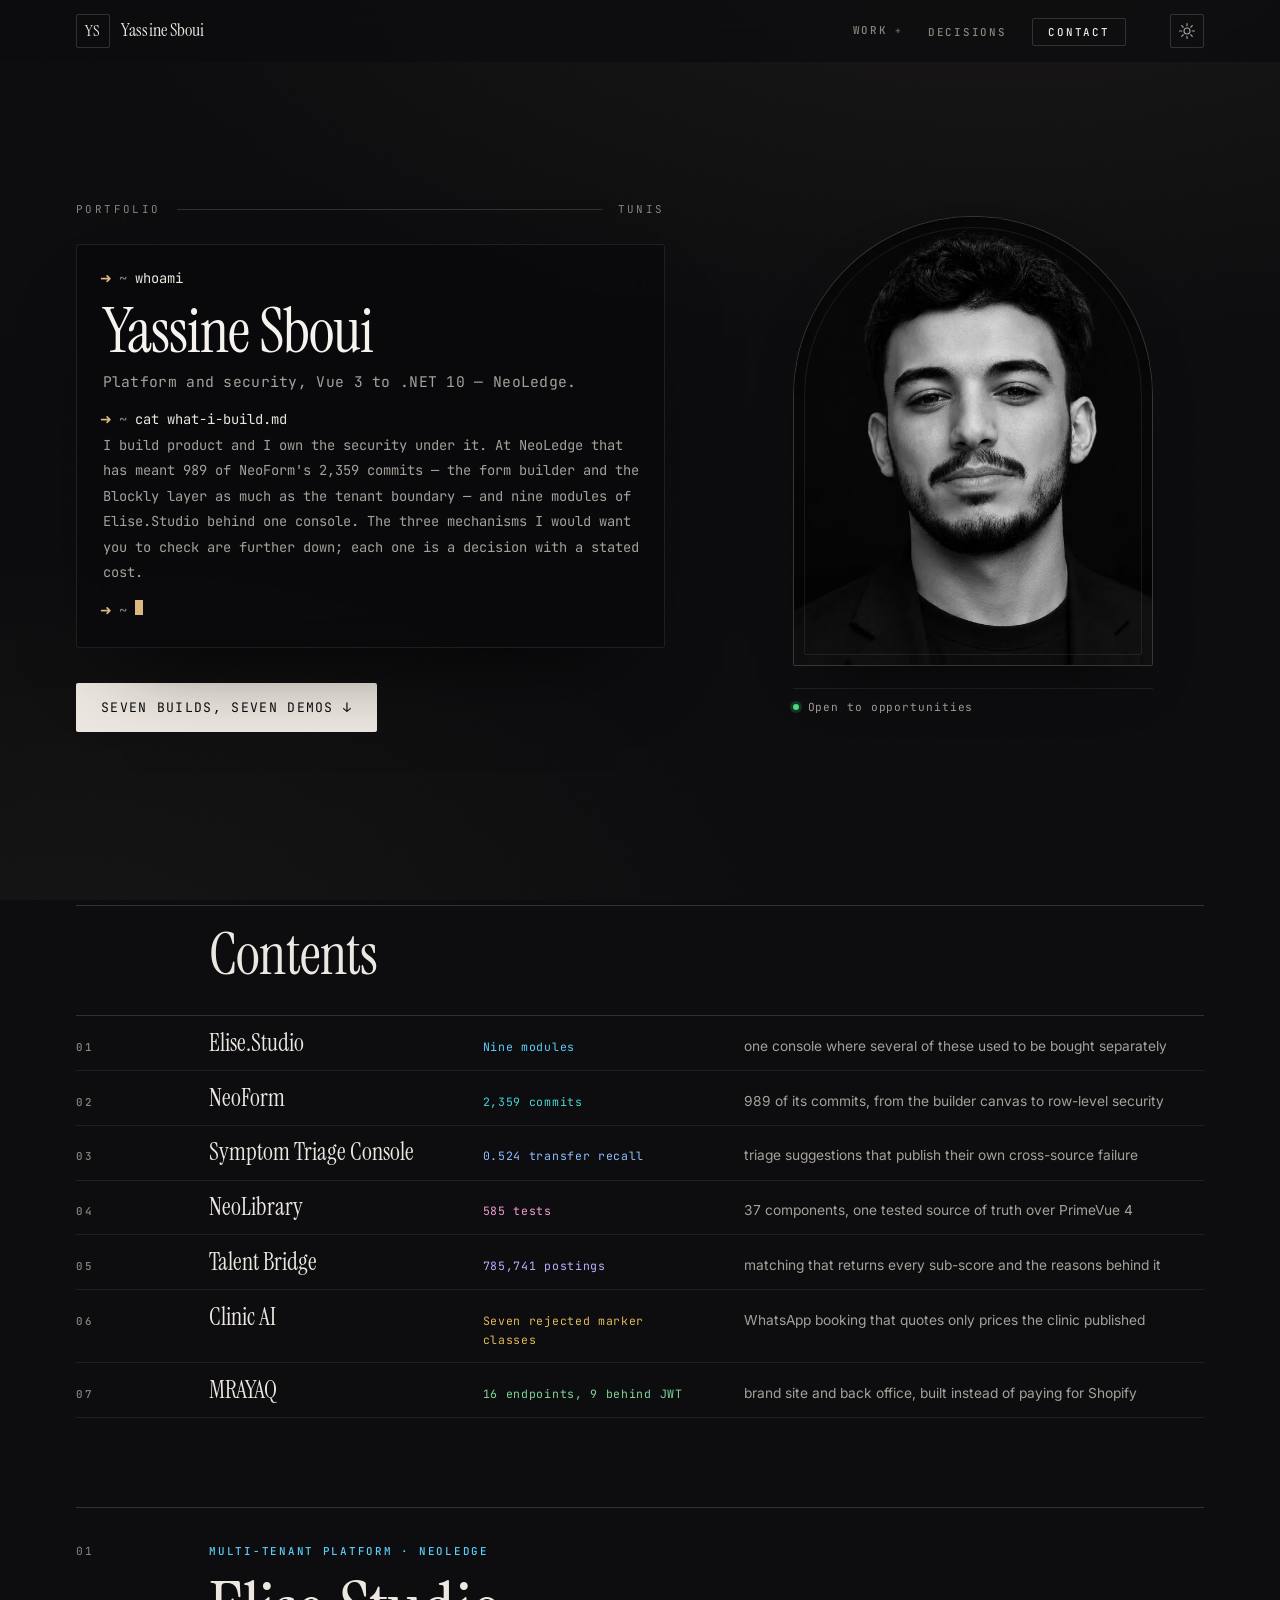
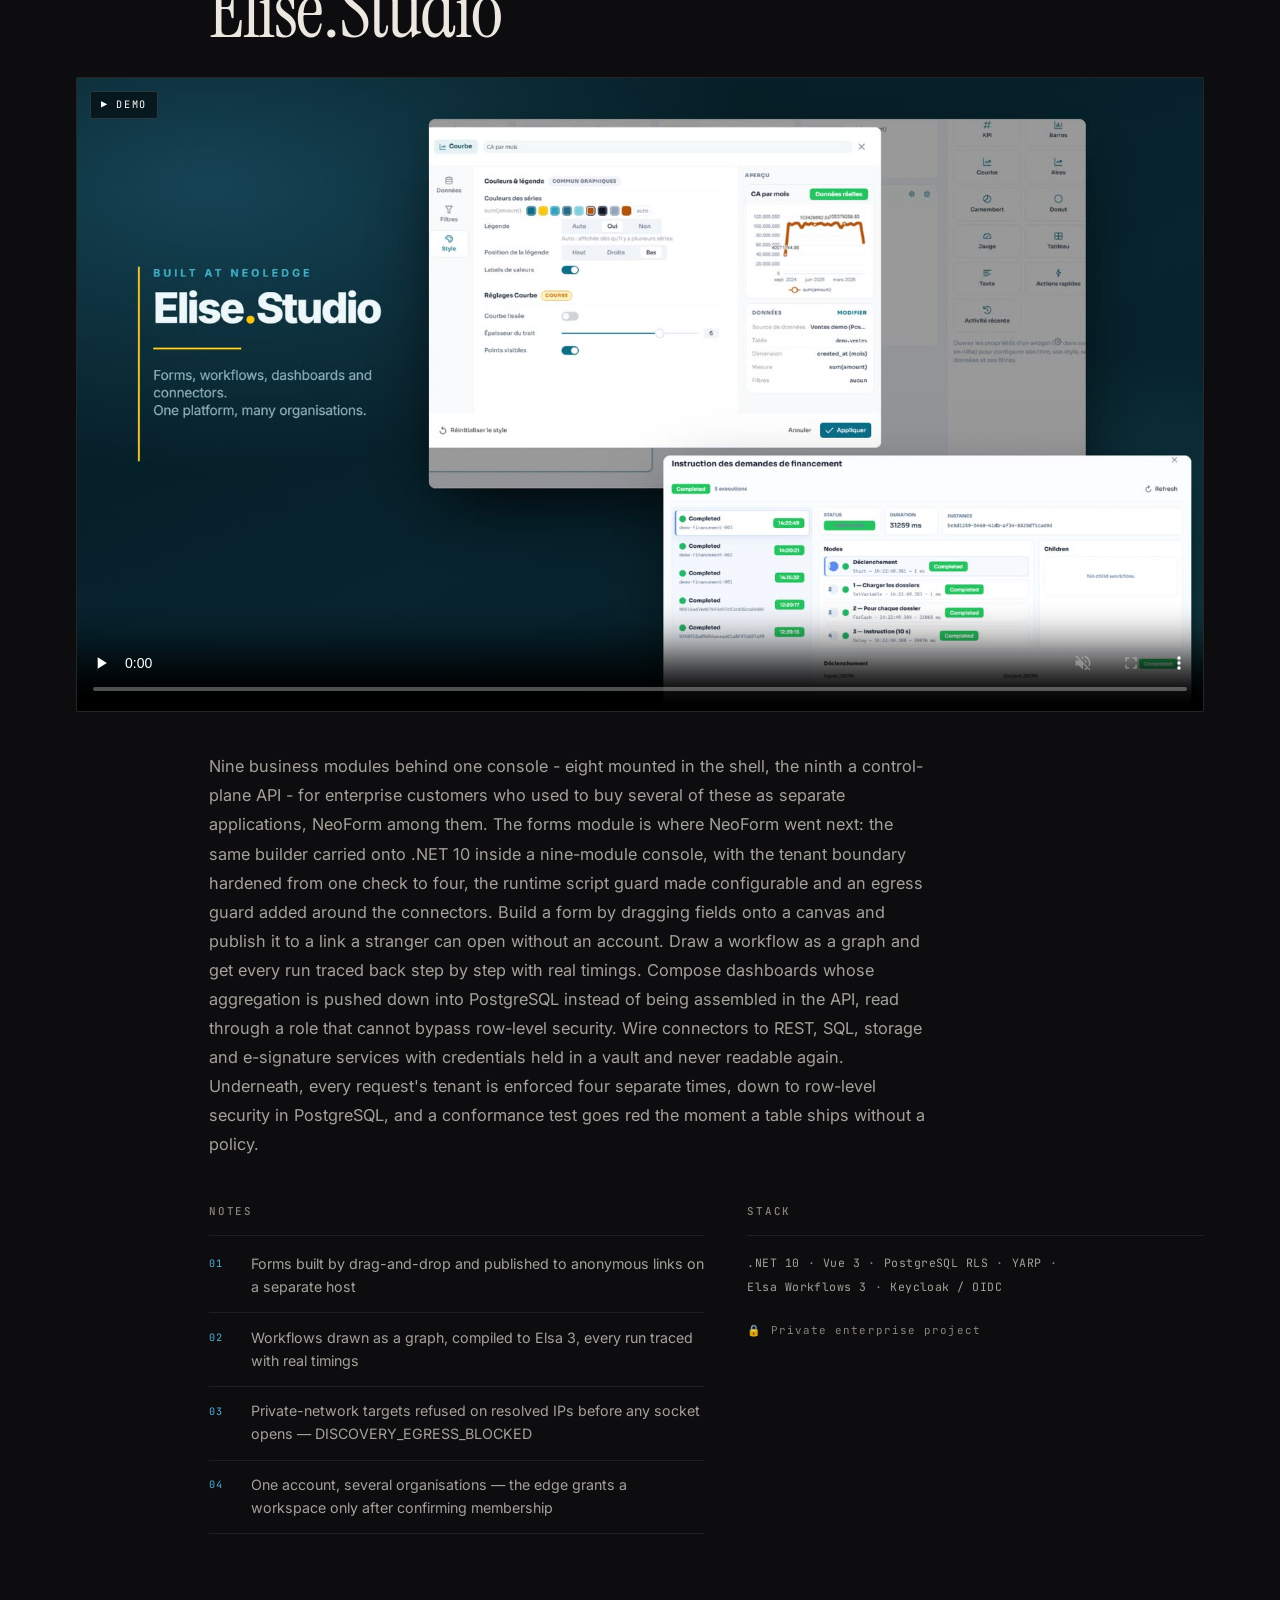
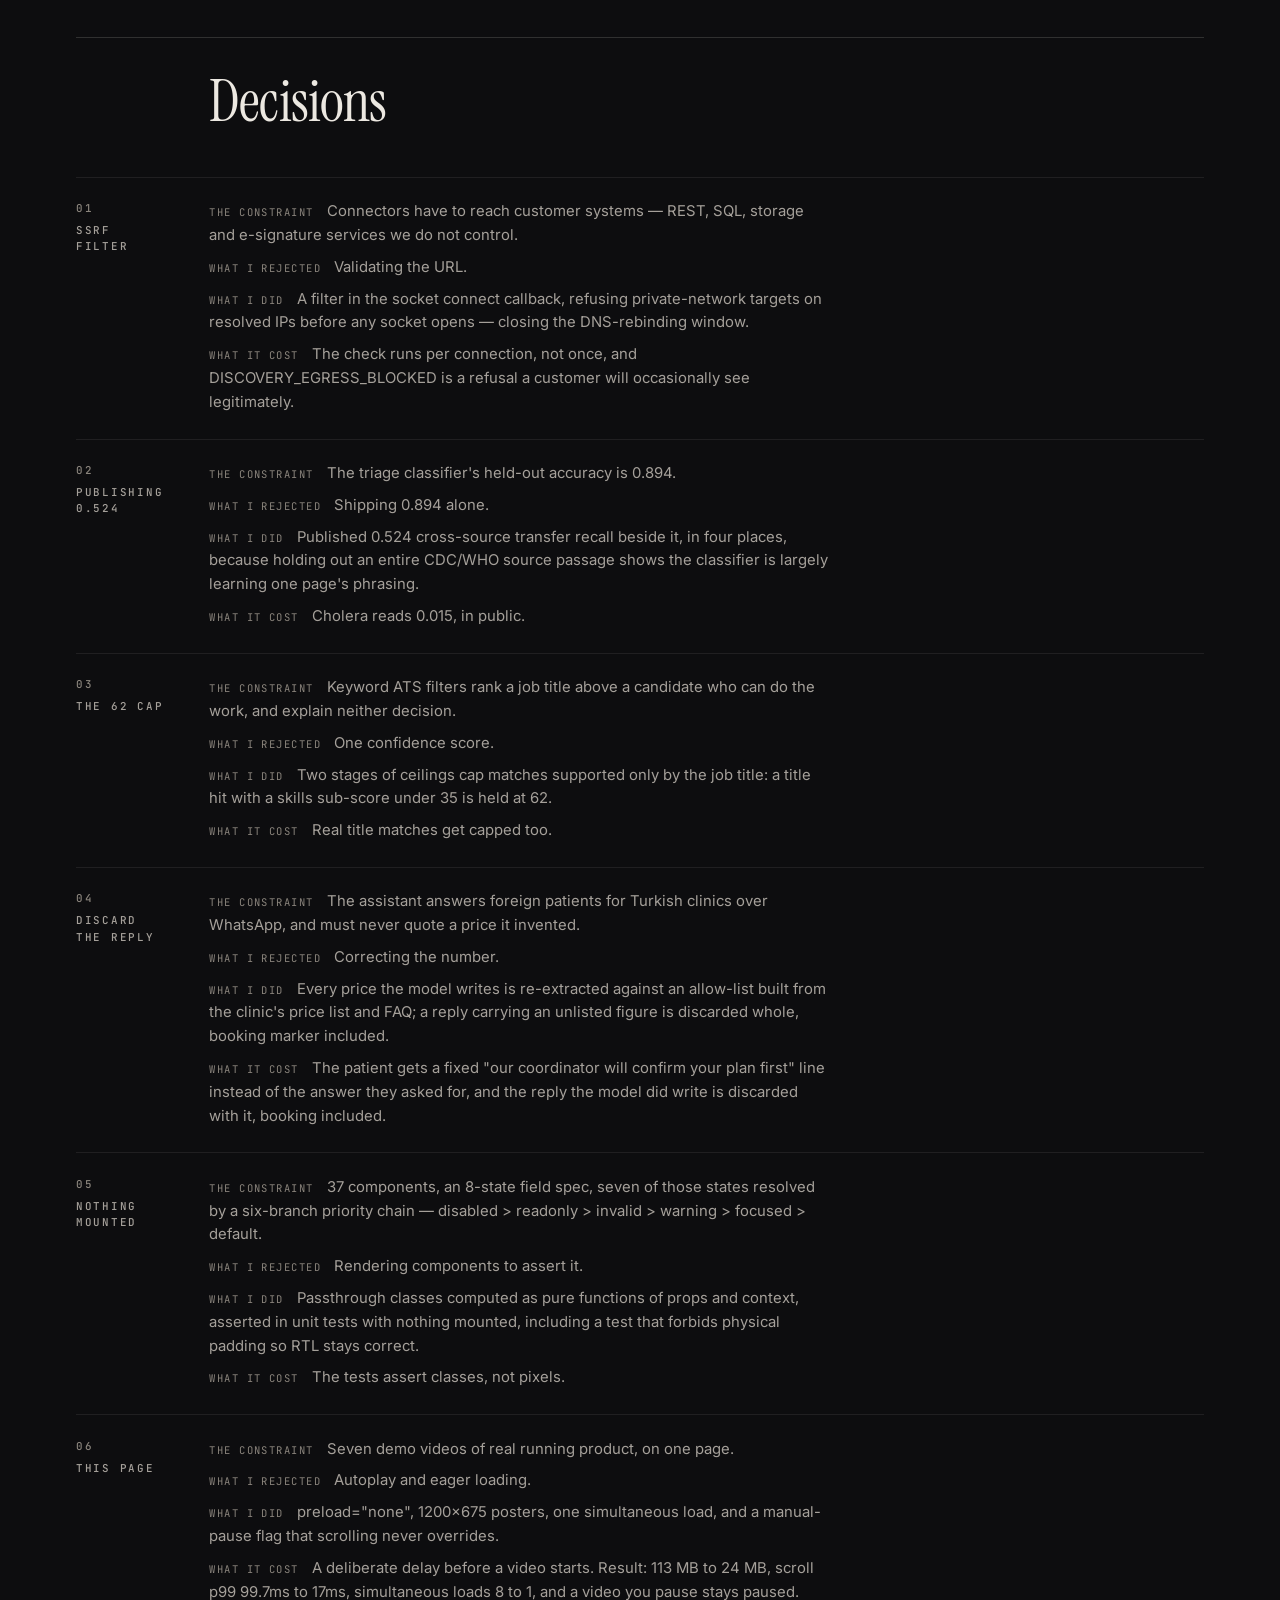
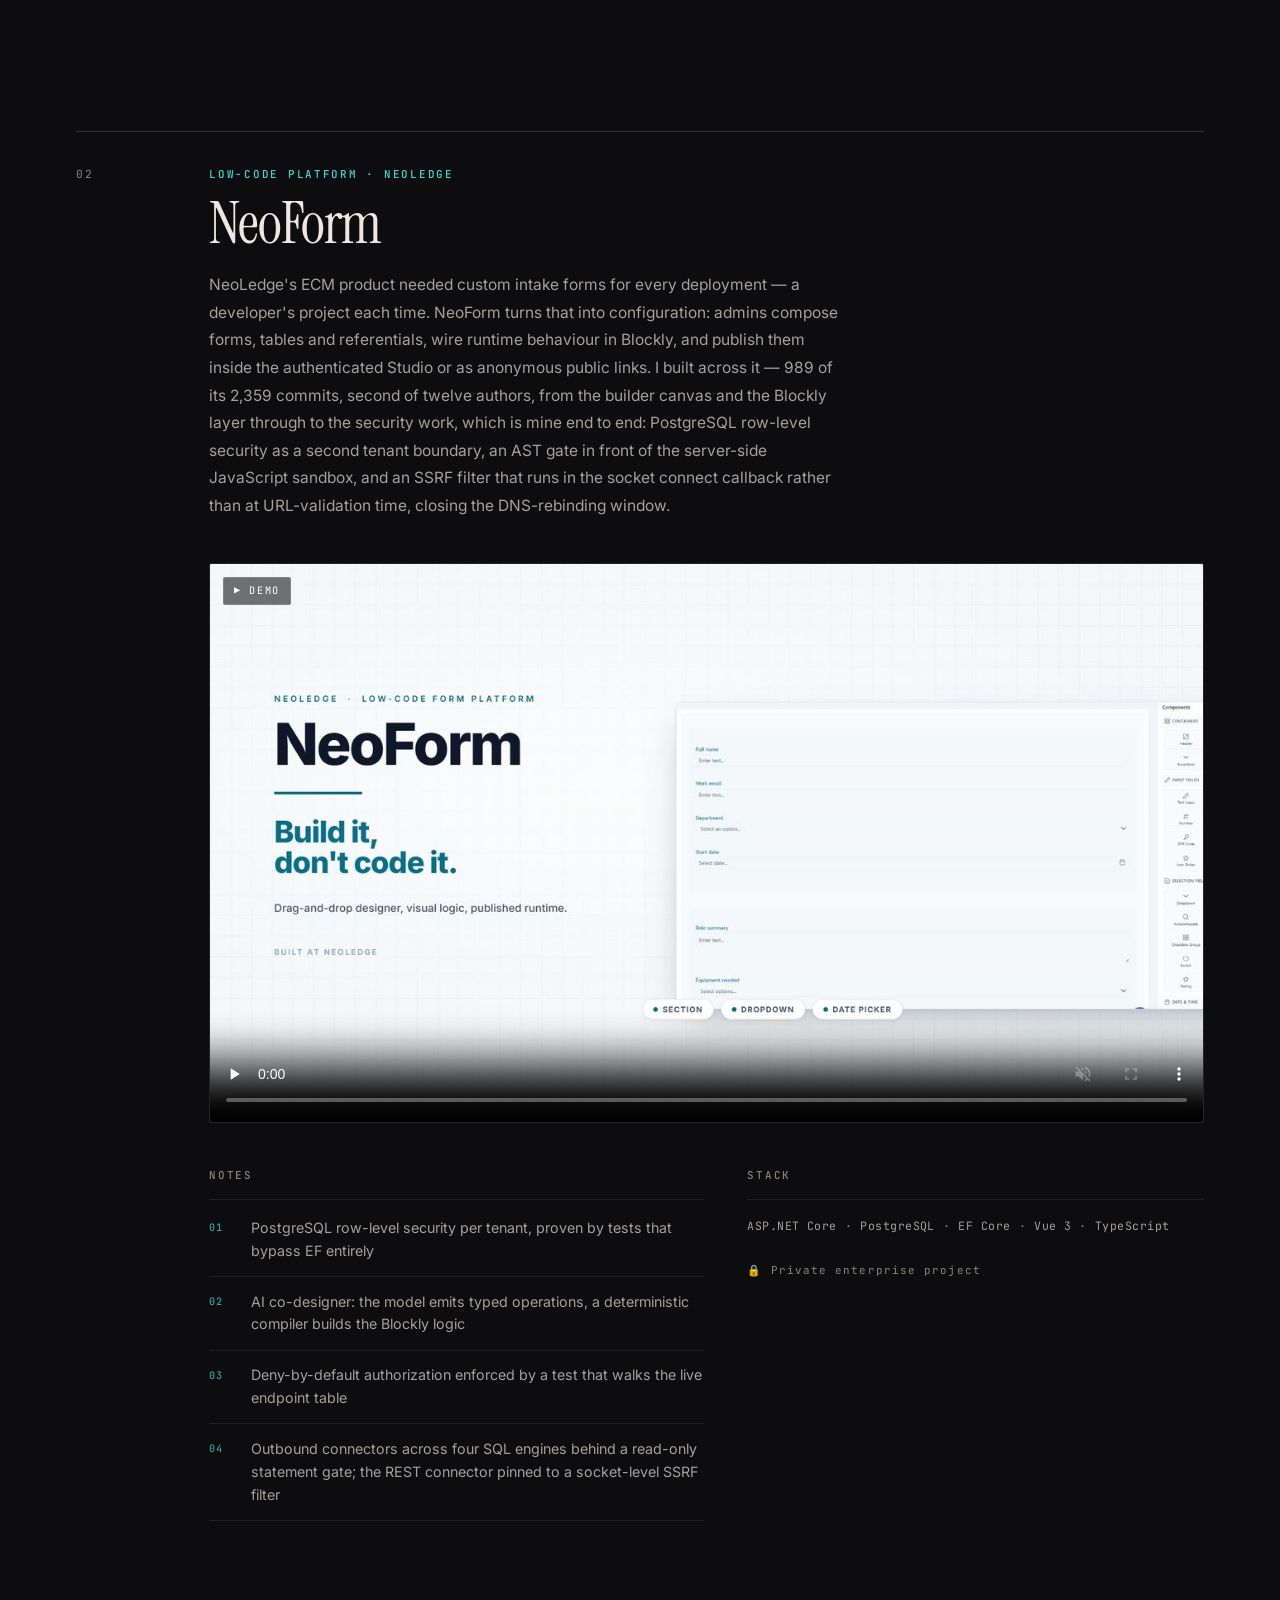
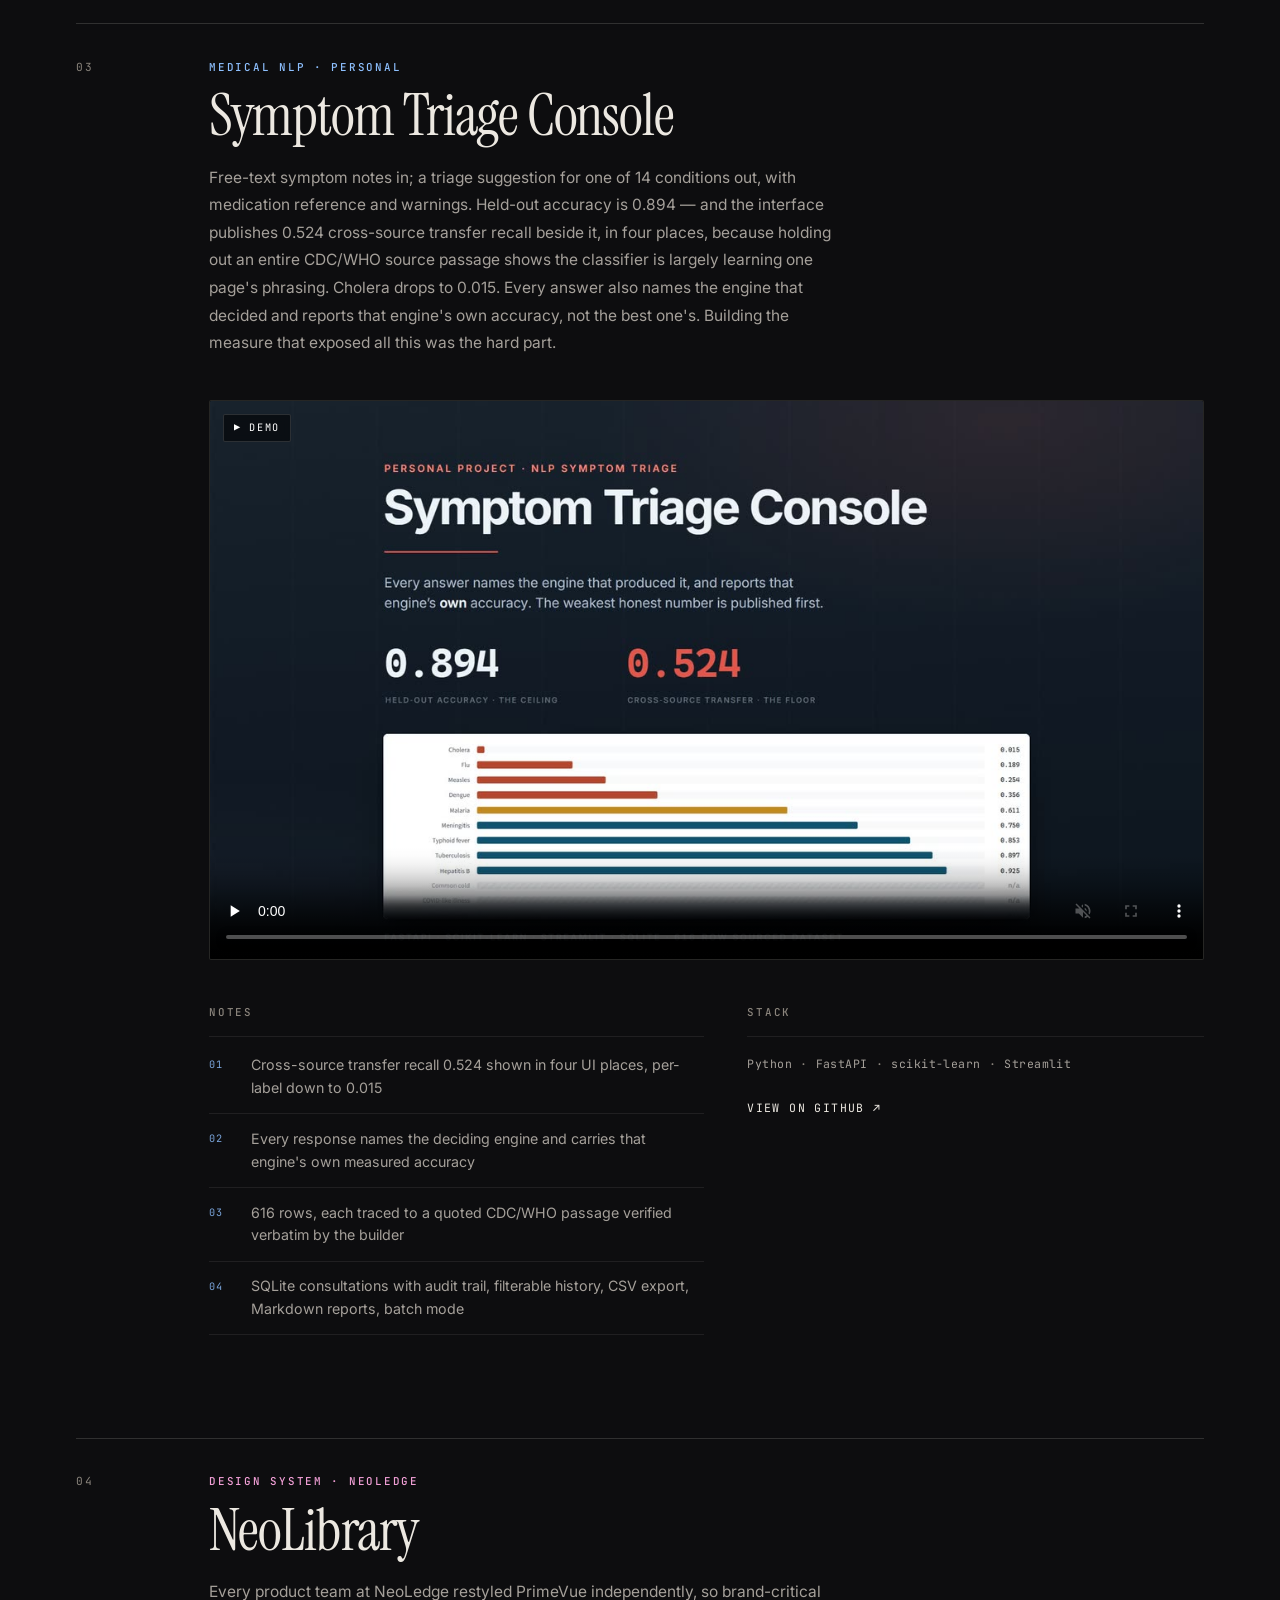
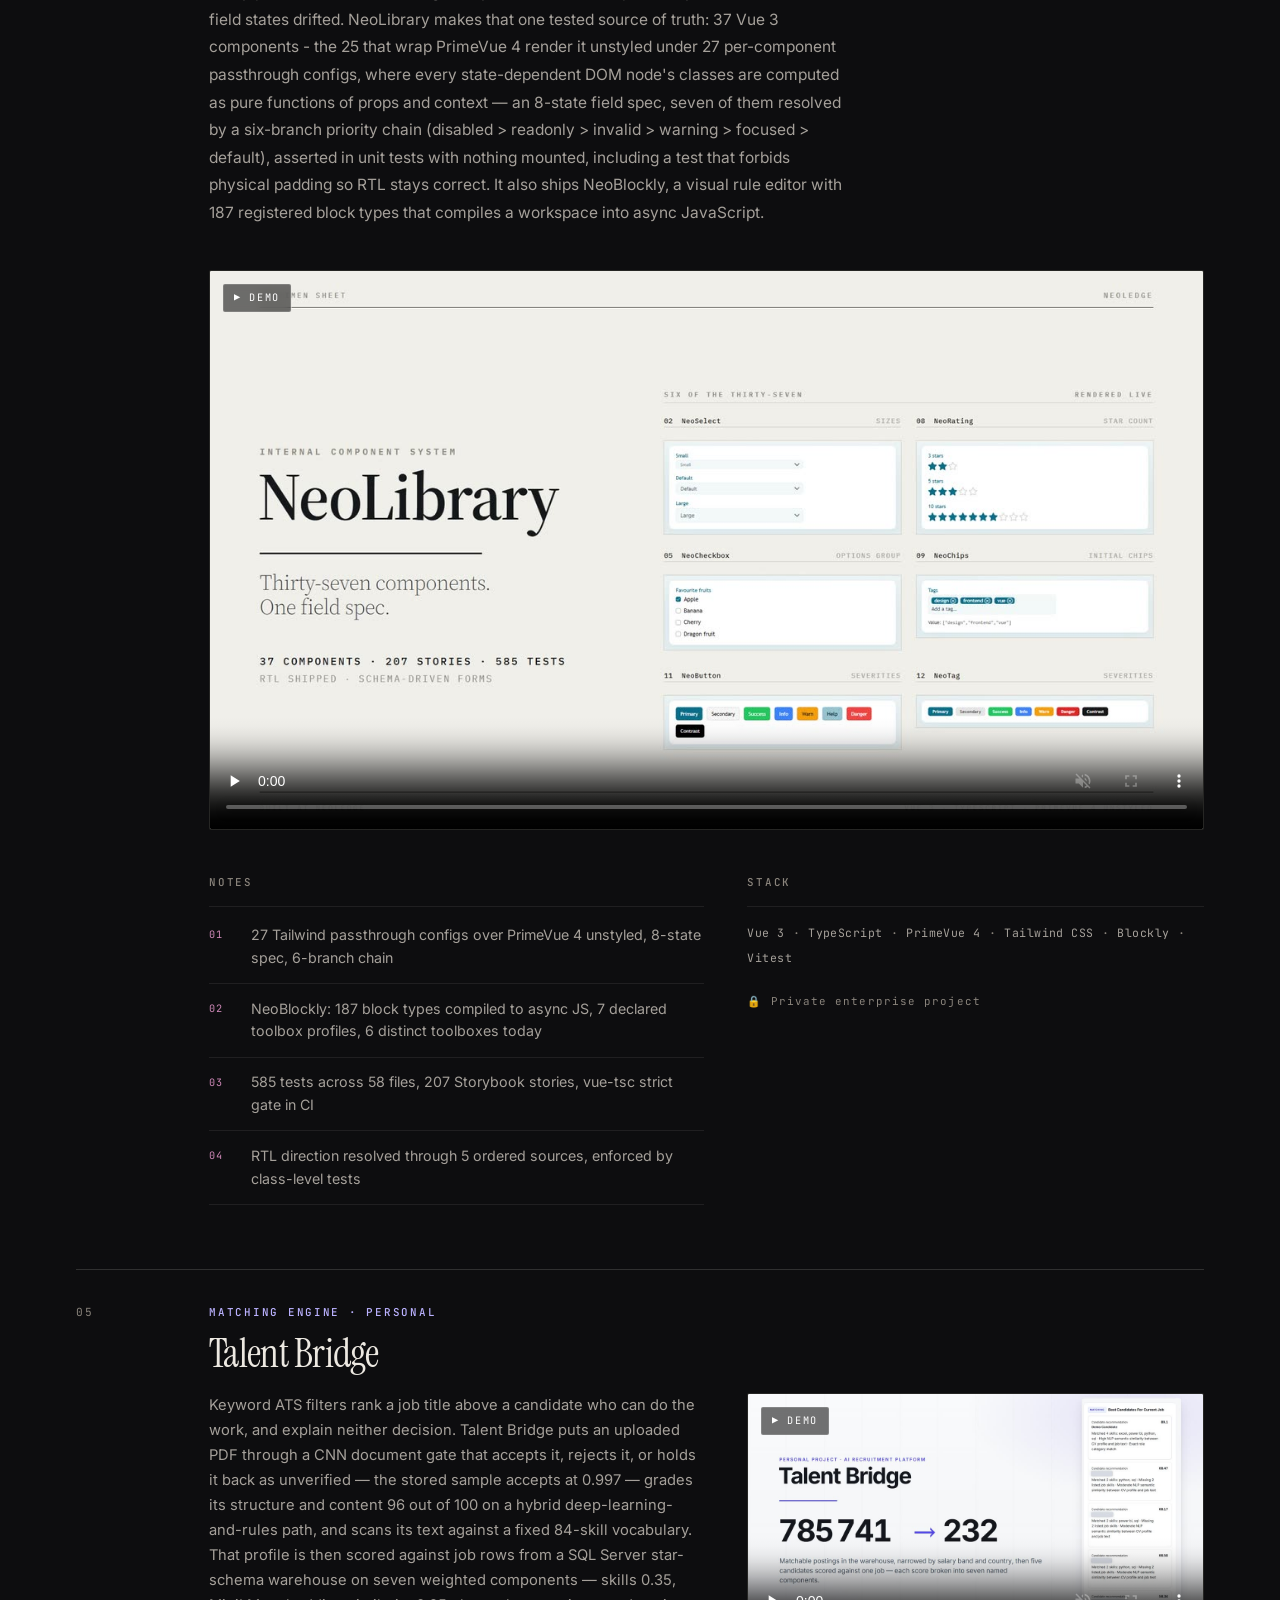
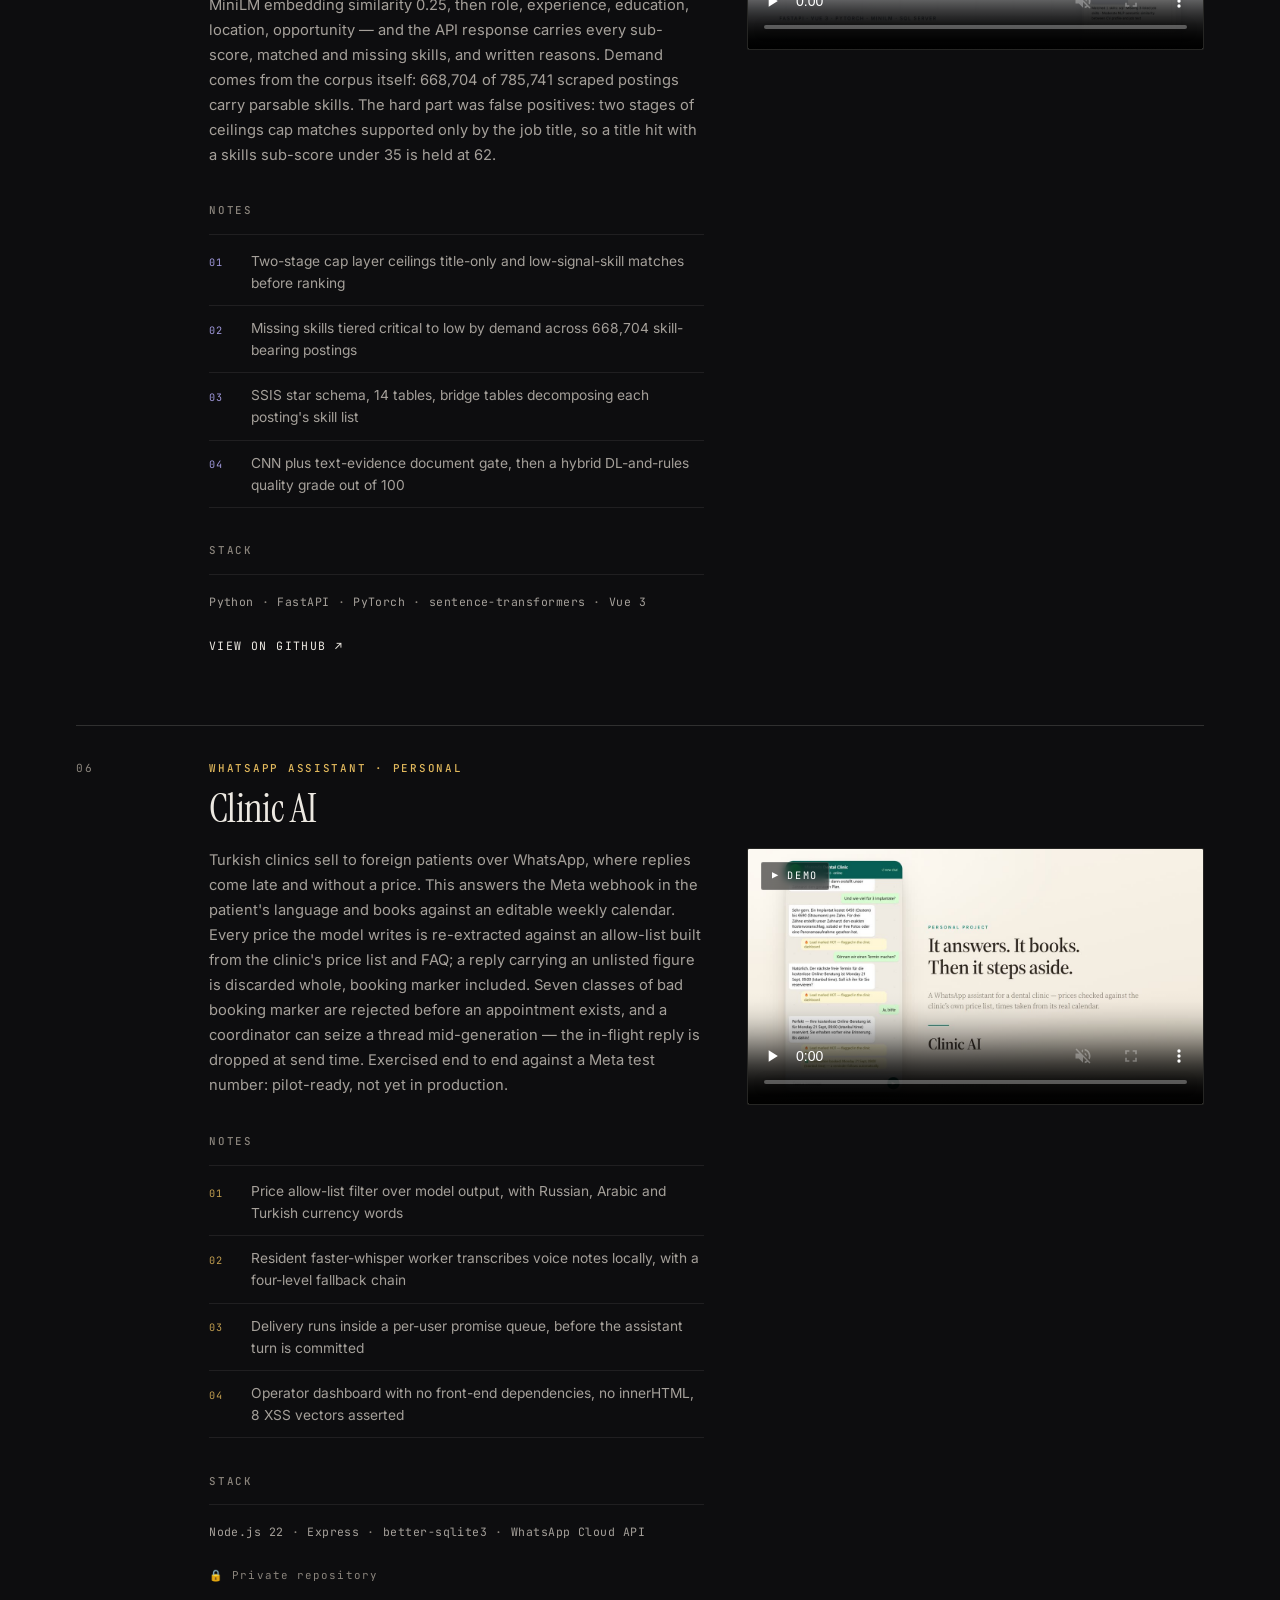
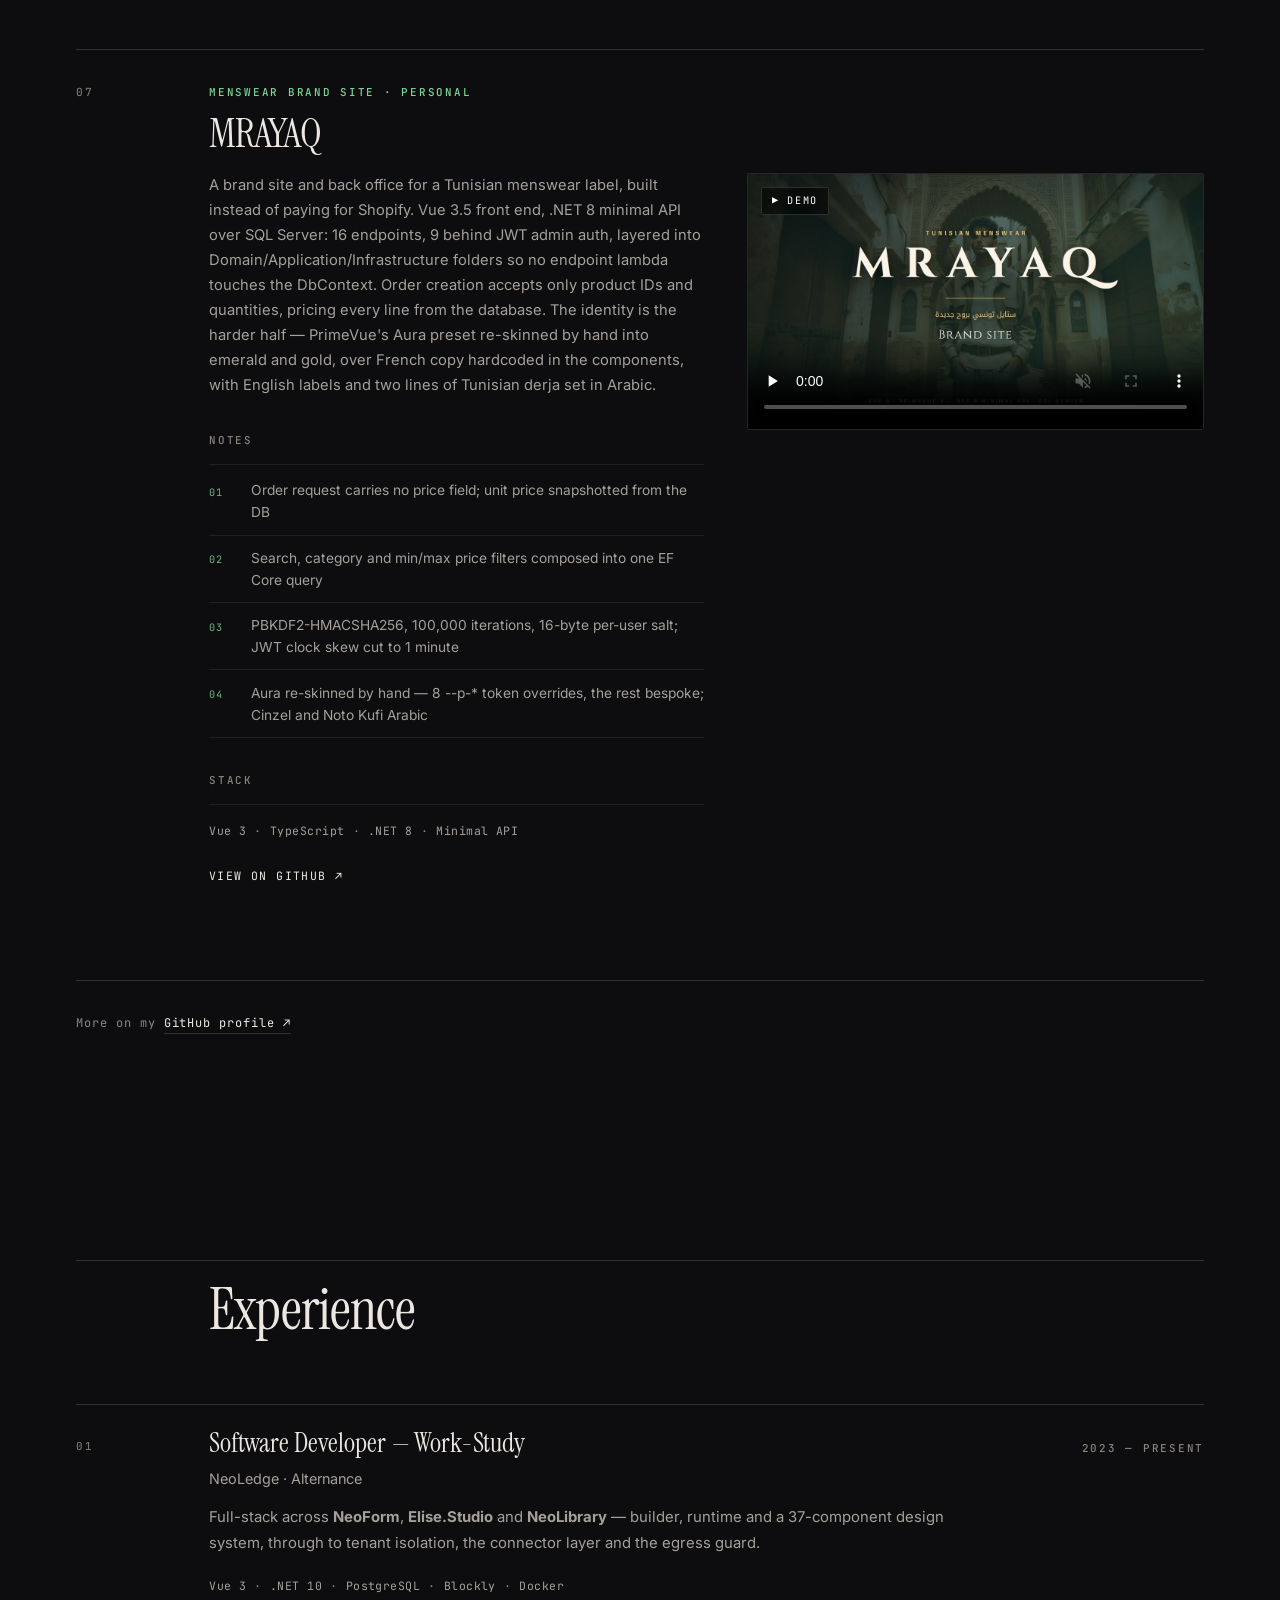
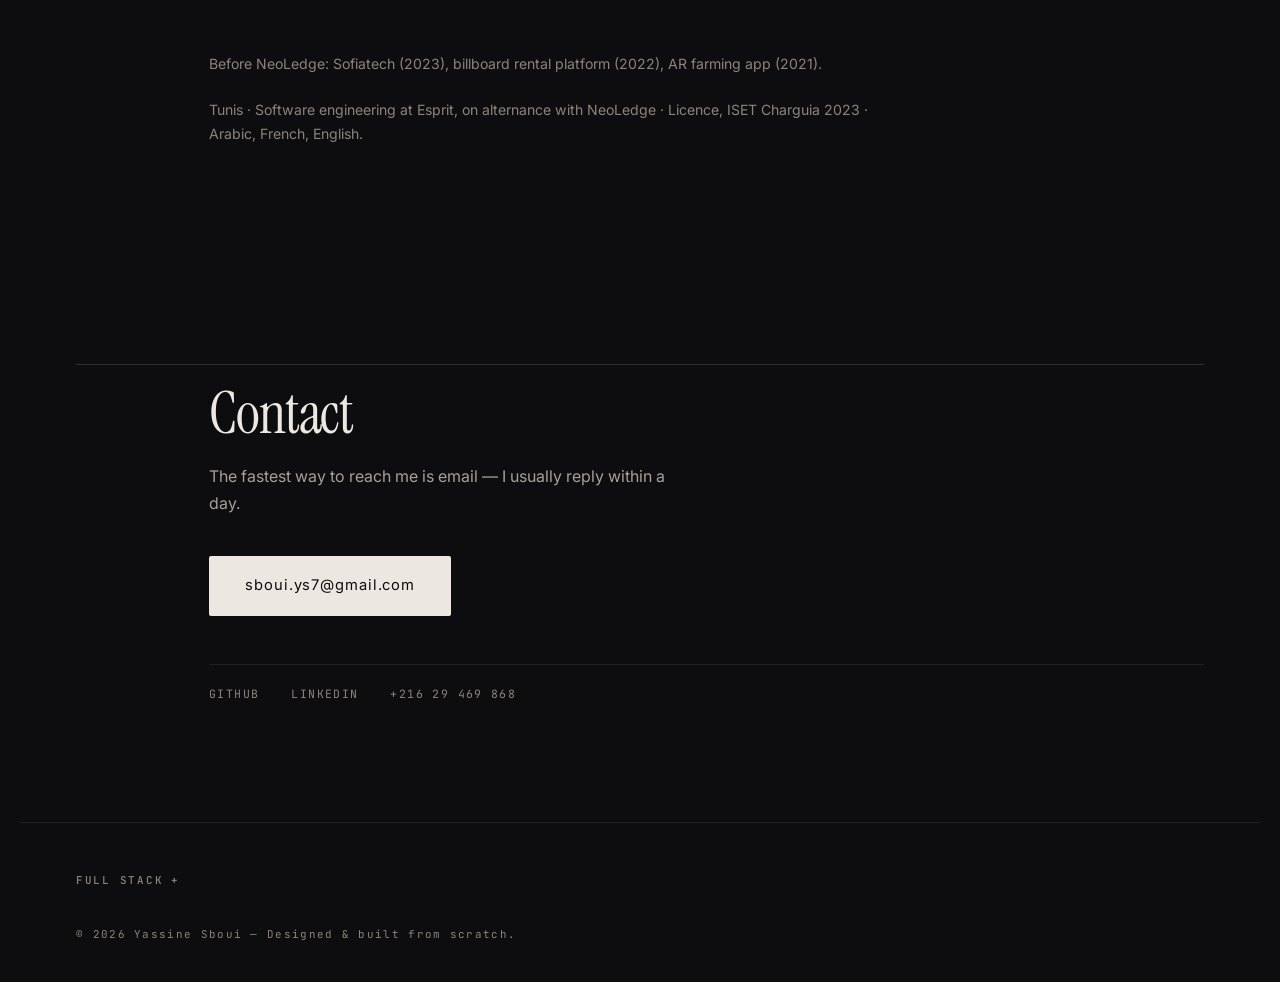
==== index.html @ 1bd98c61 "Fix what the rescan found: three blockers, twenty-four majors A 126-agent audit went back to primary" ====
<!DOCTYPE html>
<html lang="en" data-theme="dark">
  <head>
    <meta charset="utf-8" />
    <meta name="viewport" content="width=device-width, initial-scale=1" />
    <title>Yassine Sboui — Platform and security engineer</title>
    <!-- The description used to pitch one project. Seven ship here, and the two most
         checkable facts on the page are a published failure measure and where the SSRF
         filter runs, so those are what the preview carries. -->
    <meta
      name="description"
      content="Yassine Sboui — seven shipped products: a nine-module platform, a classifier publishing its own 0.524 transfer recall, an SSRF filter at socket-connect."
    />
    <meta name="author" content="Yassine Sboui" />
    <meta name="theme-color" content="#0d0d0f" />

    <!-- Open Graph -->
    <meta property="og:type" content="website" />
    <meta property="og:title" content="Yassine Sboui — Platform and security engineer" />
    <meta
      property="og:description"
      content="Yassine Sboui — seven shipped products: a nine-module platform, a classifier publishing its own 0.524 transfer recall, an SSRF filter at socket-connect."
    />
    <meta property="og:url" content="https://yassinesboui.github.io/Portfolio/" />
    <meta property="og:image" content="https://yassinesboui.github.io/Portfolio/assets/img/og-card.jpg" />
    <meta property="og:image:type" content="image/jpeg" />
    <meta property="og:image:width" content="1200" />
    <meta property="og:image:height" content="630" />
    <meta property="og:image:alt" content="Yassine Sboui — platform and security engineer, Vue 3 to .NET 10" />

    <!-- Twitter / X -->
    <meta name="twitter:card" content="summary_large_image" />
    <meta name="twitter:title" content="Yassine Sboui — Platform and security engineer" />
    <meta
      name="twitter:description"
      content="Yassine Sboui — seven shipped products: a nine-module platform, a classifier publishing its own 0.524 transfer recall, an SSRF filter at socket-connect."
    />
    <meta name="twitter:image" content="https://yassinesboui.github.io/Portfolio/assets/img/og-card.jpg" />

    <link rel="icon" type="image/png" href="assets/img/favicon-64.png" />
    <link rel="apple-touch-icon" href="assets/img/apple-touch-icon.png" />

    <link rel="preconnect" href="https://fonts.googleapis.com" />
    <link rel="preconnect" href="https://fonts.gstatic.com" crossorigin />
    <link
      rel="stylesheet"
      href="https://fonts.googleapis.com/css2?family=Inter:wght@300;400;500;600&family=Instrument+Serif:ital@0;1&family=JetBrains+Mono:wght@400;500&display=swap"
    />
    <link rel="stylesheet" href="assets/css/styles.css" />
  </head>
  <body>
    <a class="skip-link" href="#main">Skip to content</a>

    <!-- Paper: grain + a single soft wash. Static layers, nothing animates. -->
    <div class="bg-aurora" aria-hidden="true"></div>

    <!-- ============ NAV ============
         Three items. About / Skills / Experience / Education were the template a
         visitor read before scrolling one pixel; the sections they pointed at are
         gone. "Work" is a native <details> disclosure — keyboard-operable with no
         script, no focus trap, and the seven product names are the menu. -->
    <header class="nav" id="nav">
      <nav class="nav__inner" aria-label="Primary">
        <a href="#hero" class="nav__brand">
          <span class="nav__logo">YS</span>
          <span class="nav__name">Yassine&nbsp;Sboui</span>
        </a>

        <ul class="nav__menu" id="navMenu">
          <li class="nav__item--work">
            <details class="nav__disclosure">
              <summary>Work</summary>
              <ul class="nav__drop">
                <li><a href="#work-elise-studio">Elise.Studio</a></li>
                <li><a href="#work-neoform">NeoForm</a></li>
                <li><a href="#work-medical-nlp">Symptom Triage Console</a></li>
                <li><a href="#work-neolibrary">NeoLibrary</a></li>
                <li><a href="#work-talent-bridge">Talent Bridge</a></li>
                <li><a href="#work-clinic-ai">Clinic AI</a></li>
                <li><a href="#work-mrayaq">MRAYAQ</a></li>
              </ul>
            </details>
          </li>
          <li><a href="#decisions">Decisions</a></li>
          <li><a href="#contact" class="nav__cta">Contact</a></li>
        </ul>

        <div class="nav__tools">
          <button id="themeToggle" class="theme-toggle" aria-label="Toggle color theme">
            <svg class="icon-sun" viewBox="0 0 24 24" width="18" height="18" aria-hidden="true">
              <circle cx="12" cy="12" r="4" />
              <path
                d="M12 2v3M12 19v3M2 12h3M19 12h3M4.9 4.9l2.1 2.1M17 17l2.1 2.1M19.1 4.9 17 7M7 17l-2.1 2.1"
              />
            </svg>
            <svg class="icon-moon" viewBox="0 0 24 24" width="18" height="18" aria-hidden="true">
              <path d="M21 12.8A9 9 0 1 1 11.2 3a7 7 0 0 0 9.8 9.8Z" />
            </svg>
          </button>

          <button
            class="nav__toggle"
            id="navToggle"
            aria-expanded="false"
            aria-controls="navMenu"
            aria-label="Toggle navigation"
          >
            <span></span><span></span><span></span>
          </button>
        </div>
      </nav>
      <span class="nav__progress" id="navProgress" aria-hidden="true"></span>
    </header>

    <main id="main">
      <!-- ============ HERO ============
           Two commands. The background video, the traffic lights, the `ls skills/`
           row, the six chips and the "Vue · .NET · Python" badge all went: they made
           the same stack claim three times in one viewport, before any evidence, over
           two stacked layers of unreadable decorative code. What is left is a name, a
           city, a job only this person can describe, three named mechanisms, one
           number, and a door that says where it goes. -->
      <section class="hero" id="hero">
        <div class="hero__content reveal">
          <p class="hero__masthead" aria-hidden="true">
            <span>Portfolio</span><span class="hero__rule"></span><span>Tunis</span>
          </p>

          <div class="term" id="termIntro">
            <div class="term__body">
              <div class="term__row">
                <p class="term__line"><span class="term__prompt">➜</span> <span class="term__cmd">whoami</span></p>
                <h1 class="term__out term__out--name">Yassine&nbsp;Sboui</h1>
                <p class="term__out term__out--role">
                  Platform and security, Vue&nbsp;3 to .NET&nbsp;10 — NeoLedge.
                </p>
              </div>

              <div class="term__blank"></div>

              <div class="term__row">
                <p class="term__line"><span class="term__prompt">➜</span> <span class="term__cmd">cat what-i-build.md</span></p>
                <p class="term__out">
                  I build product and I own the security under it. At NeoLedge that has
                  meant 989 of NeoForm's 2,359 commits — the form builder and the Blockly
                  layer as much as the tenant boundary — and nine modules of Elise.Studio
                  behind one console. The three mechanisms I would want you to check are
                  further down; each one is a decision with a stated cost.
                </p>
              </div>

              <div class="term__blank"></div>

              <p class="term__line term__row">
                <span class="term__prompt">➜</span><span class="caret" aria-hidden="true"></span>
              </p>
            </div>
          </div>

          <div class="hero__actions">
            <a href="#contents" class="btn btn--primary">Seven builds, seven demos ↓</a>
          </div>
        </div>

        <div class="hero__visual reveal">
          <div class="hero__plate">
            <div class="hero__photo-ring">
              <picture>
                <!-- the plate is 220 CSS px wide on a phone, so 440 covers a 2x
                     screen: 9.7 KB instead of the 27 KB 800px master -->
                <source
                  media="(max-width: 600px)"
                  srcset="assets/img/me-440.webp"
                  type="image/webp"
                />
                <source srcset="assets/img/me.webp" type="image/webp" />
                <img
                  src="assets/img/me.png"
                  alt="Portrait of Yassine Sboui"
                  width="320"
                  height="320"
                  fetchpriority="high"
                />
              </picture>
            </div>
            <div class="hero__captions">
              <div class="hero__badge hero__badge--1">
                <span class="dot"></span> Open to opportunities
              </div>
            </div>
          </div>
        </div>
      </section>

      <!-- ============ CONTENTS ============
           The "what I can do" beat, derived from evidence instead of declared as a
           chip grid: seven products, the one load-bearing number each, and a jump to
           the spread that proves it. This is what replaced the Skills section. -->
      <section class="section section--contents" id="contents" aria-labelledby="contents-title">
        <div class="section__head reveal">
          <h2 class="section__title" id="contents-title">Contents</h2>
        </div>
        <ol class="contents reveal">
          <li class="contents__item c--elise">
            <a class="contents__link" href="#work-elise-studio">
              <span class="contents__no" aria-hidden="true">01</span>
              <span class="contents__name">Elise.Studio</span>
              <span class="contents__number">Nine modules</span>
              <span class="contents__line">one console where several of these used to be bought separately</span>
            </a>
          </li>
          <li class="contents__item c--neoform">
            <a class="contents__link" href="#work-neoform">
              <span class="contents__no" aria-hidden="true">02</span>
              <span class="contents__name">NeoForm</span>
              <span class="contents__number">2,359 commits</span>
              <span class="contents__line">989 of its commits, from the builder canvas to row-level security</span>
            </a>
          </li>
          <li class="contents__item c--medical">
            <a class="contents__link" href="#work-medical-nlp">
              <span class="contents__no" aria-hidden="true">03</span>
              <span class="contents__name">Symptom Triage Console</span>
              <span class="contents__number">0.524 transfer recall</span>
              <span class="contents__line">triage suggestions that publish their own cross-source failure</span>
            </a>
          </li>
          <li class="contents__item c--neolibrary">
            <a class="contents__link" href="#work-neolibrary">
              <span class="contents__no" aria-hidden="true">04</span>
              <span class="contents__name">NeoLibrary</span>
              <span class="contents__number">585 tests</span>
              <span class="contents__line">37 components, one tested source of truth over PrimeVue 4</span>
            </a>
          </li>
          <li class="contents__item c--talent">
            <a class="contents__link" href="#work-talent-bridge">
              <span class="contents__no" aria-hidden="true">05</span>
              <span class="contents__name">Talent Bridge</span>
              <span class="contents__number">785,741 postings</span>
              <span class="contents__line">matching that returns every sub-score and the reasons behind it</span>
            </a>
          </li>
          <li class="contents__item c--clinic">
            <a class="contents__link" href="#work-clinic-ai">
              <span class="contents__no" aria-hidden="true">06</span>
              <span class="contents__name">Clinic AI</span>
              <span class="contents__number">Seven rejected marker classes</span>
              <span class="contents__line">WhatsApp booking that quotes only prices the clinic published</span>
            </a>
          </li>
          <li class="contents__item c--mrayaq">
            <a class="contents__link" href="#work-mrayaq">
              <span class="contents__no" aria-hidden="true">07</span>
              <span class="contents__name">MRAYAQ</span>
              <span class="contents__number">16 endpoints, 9 behind JWT</span>
              <span class="contents__line">brand site and back office, built instead of paying for Shopify</span>
            </a>
          </li>
        </ol>
      </section>

      <!-- ============ WORK ============
           No section heading: once `.work--featured .work__title` renders at its
           authored 78.4px the first product name IS the heading, and "Featured
           projects" at 57.6px was furniture at the page's second-largest size.

           Everything from <div class="projects"> to its closing tag is generated by
           render/update-portfolio.py + render/card.py — including the Decisions
           section, which is spliced in after the first spread. Hand-edit it and the
           next rebuild reverts you. -->
      <section class="section section--works" id="projects" aria-label="Work">
        <div class="projects">
          <!-- Elise.Studio -->
          <article class="work work--elise work--featured reveal" id="work-elise-studio">
            <p class="work__no" aria-hidden="true">01</p>
            <header class="work__head">
              <p class="work__kicker">Multi-Tenant Platform · NeoLedge</p>
              <h3 class="work__title">Elise.Studio</h3>
            </header>
            <p class="work__lede">
              Nine business modules behind one console - eight mounted in the shell, the ninth a control-plane API - for enterprise customers who used to buy several of these as separate applications, NeoForm among them. The forms module is where NeoForm went next: the same builder carried onto .NET 10 inside a nine-module console, with the tenant boundary hardened from one check to four, the runtime script guard made configurable and an egress guard added around the connectors. Build a form by dragging fields onto a canvas and publish it to a link a stranger can open without an account. Draw a workflow as a graph and get every run traced back step by step with real timings. Compose dashboards whose aggregation is pushed down into PostgreSQL instead of being assembled in the API, read through a role that cannot bypass row-level security. Wire connectors to REST, SQL, storage and e-signature services with credentials held in a vault and never readable again. Underneath, every request's tenant is enforced four separate times, down to row-level security in PostgreSQL, and a conformance test goes red the moment a table ships without a policy.
            </p>
            <div class="work__figure">
              <div class="project__media">
                <video
                  controls
                  muted
                  loop
                  playsinline
                  preload="none"
                  poster="assets/video/elise-studio-poster.jpg"
                >
                  <source src="assets/video/elise-studio.mp4" type="video/mp4" />
                  Your browser can't play this video.
                  <a href="assets/video/elise-studio.mp4">Download the demo</a>.
                </video>
                <span class="project__media-badge">&#9654; Demo</span>
              </div>
            </div>
            <div class="work__notes">
              <p class="work__label">Notes</p>
              <ul class="project__highlights">
                  <li>Forms built by drag-and-drop and published to anonymous links on a separate host</li>
                  <li>Workflows drawn as a graph, compiled to Elsa 3, every run traced with real timings</li>
                  <li>Private-network targets refused on resolved IPs before any socket opens — DISCOVERY_EGRESS_BLOCKED</li>
                  <li>One account, several organisations — the edge grants a workspace only after confirming membership</li>
              </ul>
            </div>
            <div class="work__colophon">
              <p class="work__label">Stack</p>
              <div class="tags"><span>.NET 10</span><span>Vue 3</span><span>PostgreSQL RLS</span><span>YARP</span><span>Elsa Workflows 3</span><span>Keycloak / OIDC</span></div>
              <div class="project__links">
                <span class="project__private">&#128274; Private enterprise project</span>
              </div>
            </div>
          </article>
          <section class="decisions" id="decisions" aria-labelledby="decisions-title">
            <div class="section__head reveal">
              <h2 class="section__title" id="decisions-title">Decisions</h2>
            </div>
            <ol class="decision-list">
            <li class="decision reveal">
              <p class="decision__label"><span class="decision__no" aria-hidden="true">01</span>SSRF filter</p>
              <div class="decision__body">
                <p class="decision__line"><span class="decision__part">The constraint</span> Connectors have to reach customer systems — REST, SQL, storage and e-signature services we do not control.</p>
                <p class="decision__line"><span class="decision__part">What I rejected</span> Validating the URL.</p>
                <p class="decision__line"><span class="decision__part">What I did</span> A filter in the socket connect callback, refusing private-network targets on resolved IPs before any socket opens — closing the DNS-rebinding window.</p>
                <p class="decision__line"><span class="decision__part">What it cost</span> The check runs per connection, not once, and DISCOVERY_EGRESS_BLOCKED is a refusal a customer will occasionally see legitimately.</p>
              </div>
            </li>
            <li class="decision reveal">
              <p class="decision__label"><span class="decision__no" aria-hidden="true">02</span>Publishing 0.524</p>
              <div class="decision__body">
                <p class="decision__line"><span class="decision__part">The constraint</span> The triage classifier's held-out accuracy is 0.894.</p>
                <p class="decision__line"><span class="decision__part">What I rejected</span> Shipping 0.894 alone.</p>
                <p class="decision__line"><span class="decision__part">What I did</span> Published 0.524 cross-source transfer recall beside it, in four places, because holding out an entire CDC/WHO source passage shows the classifier is largely learning one page's phrasing.</p>
                <p class="decision__line"><span class="decision__part">What it cost</span> Cholera reads 0.015, in public.</p>
              </div>
            </li>
            <li class="decision reveal">
              <p class="decision__label"><span class="decision__no" aria-hidden="true">03</span>The 62 cap</p>
              <div class="decision__body">
                <p class="decision__line"><span class="decision__part">The constraint</span> Keyword ATS filters rank a job title above a candidate who can do the work, and explain neither decision.</p>
                <p class="decision__line"><span class="decision__part">What I rejected</span> One confidence score.</p>
                <p class="decision__line"><span class="decision__part">What I did</span> Two stages of ceilings cap matches supported only by the job title: a title hit with a skills sub-score under 35 is held at 62.</p>
                <p class="decision__line"><span class="decision__part">What it cost</span> Real title matches get capped too.</p>
              </div>
            </li>
            <li class="decision reveal">
              <p class="decision__label"><span class="decision__no" aria-hidden="true">04</span>Discard the reply</p>
              <div class="decision__body">
                <p class="decision__line"><span class="decision__part">The constraint</span> The assistant answers foreign patients for Turkish clinics over WhatsApp, and must never quote a price it invented.</p>
                <p class="decision__line"><span class="decision__part">What I rejected</span> Correcting the number.</p>
                <p class="decision__line"><span class="decision__part">What I did</span> Every price the model writes is re-extracted against an allow-list built from the clinic's price list and FAQ; a reply carrying an unlisted figure is discarded whole, booking marker included.</p>
                <p class="decision__line"><span class="decision__part">What it cost</span> The patient gets a fixed "our coordinator will confirm your plan first" line instead of the answer they asked for, and the reply the model did write is discarded with it, booking included.</p>
              </div>
            </li>
            <li class="decision reveal">
              <p class="decision__label"><span class="decision__no" aria-hidden="true">05</span>Nothing mounted</p>
              <div class="decision__body">
                <p class="decision__line"><span class="decision__part">The constraint</span> 37 components, an 8-state field spec, seven of those states resolved by a six-branch priority chain — disabled &gt; readonly &gt; invalid &gt; warning &gt; focused &gt; default.</p>
                <p class="decision__line"><span class="decision__part">What I rejected</span> Rendering components to assert it.</p>
                <p class="decision__line"><span class="decision__part">What I did</span> Passthrough classes computed as pure functions of props and context, asserted in unit tests with nothing mounted, including a test that forbids physical padding so RTL stays correct.</p>
                <p class="decision__line"><span class="decision__part">What it cost</span> The tests assert classes, not pixels.</p>
              </div>
            </li>
            <li class="decision reveal">
              <p class="decision__label"><span class="decision__no" aria-hidden="true">06</span>This page</p>
              <div class="decision__body">
                <p class="decision__line"><span class="decision__part">The constraint</span> Seven demo videos of real running product, on one page.</p>
                <p class="decision__line"><span class="decision__part">What I rejected</span> Autoplay and eager loading.</p>
                <p class="decision__line"><span class="decision__part">What I did</span> preload="none", 1200x675 posters, one simultaneous load, and a manual-pause flag that scrolling never overrides.</p>
                <p class="decision__line"><span class="decision__part">What it cost</span> A deliberate delay before a video starts. Result: 113 MB to 24 MB, scroll p99 99.7ms to 17ms, simultaneous loads 8 to 1, and a video you pause stays paused.</p>
              </div>
            </li>
            </ol>
          </section>
          <!-- NeoForm -->
          <article class="work work--neoform reveal" id="work-neoform">
            <p class="work__no" aria-hidden="true">02</p>
            <header class="work__head">
              <p class="work__kicker">Low-Code Platform · NeoLedge</p>
              <h3 class="work__title">NeoForm</h3>
            </header>
            <p class="work__lede">
              NeoLedge's ECM product needed custom intake forms for every deployment — a developer's project each time. NeoForm turns that into configuration: admins compose forms, tables and referentials, wire runtime behaviour in Blockly, and publish them inside the authenticated Studio or as anonymous public links. I built across it — 989 of its 2,359 commits, second of twelve authors, from the builder canvas and the Blockly layer through to the security work, which is mine end to end: PostgreSQL row-level security as a second tenant boundary, an AST gate in front of the server-side JavaScript sandbox, and an SSRF filter that runs in the socket connect callback rather than at URL-validation time, closing the DNS-rebinding window.
            </p>
            <div class="work__figure">
              <div class="project__media">
                <video
                  controls
                  muted
                  loop
                  playsinline
                  preload="none"
                  poster="assets/video/neoform-poster.jpg"
                >
                  <source src="assets/video/neoform.mp4" type="video/mp4" />
                  Your browser can't play this video.
                  <a href="assets/video/neoform.mp4">Download the demo</a>.
                </video>
                <span class="project__media-badge">&#9654; Demo</span>
              </div>
            </div>
            <div class="work__notes">
              <p class="work__label">Notes</p>
              <ul class="project__highlights">
                  <li>PostgreSQL row-level security per tenant, proven by tests that bypass EF entirely</li>
                  <li>AI co-designer: the model emits typed operations, a deterministic compiler builds the Blockly logic</li>
                  <li>Deny-by-default authorization enforced by a test that walks the live endpoint table</li>
                  <li>Outbound connectors across four SQL engines behind a read-only statement gate; the REST connector pinned to a socket-level SSRF filter</li>
              </ul>
            </div>
            <div class="work__colophon">
              <p class="work__label">Stack</p>
              <div class="tags"><span>ASP.NET Core</span><span>PostgreSQL</span><span>EF Core</span><span>Vue 3</span><span>TypeScript</span></div>
              <div class="project__links">
                <span class="project__private">&#128274; Private enterprise project</span>
              </div>
            </div>
          </article>
          <!-- Symptom Triage Console -->
          <article class="work work--medical reveal" id="work-medical-nlp">
            <p class="work__no" aria-hidden="true">03</p>
            <header class="work__head">
              <p class="work__kicker">Medical NLP · Personal</p>
              <h3 class="work__title">Symptom Triage Console</h3>
            </header>
            <p class="work__lede">
              Free-text symptom notes in; a triage suggestion for one of 14 conditions out, with medication reference and warnings. Held-out accuracy is 0.894 — and the interface publishes 0.524 cross-source transfer recall beside it, in four places, because holding out an entire CDC/WHO source passage shows the classifier is largely learning one page's phrasing. Cholera drops to 0.015. Every answer also names the engine that decided and reports that engine's own accuracy, not the best one's. Building the measure that exposed all this was the hard part.
            </p>
            <div class="work__figure">
              <div class="project__media">
                <video
                  controls
                  muted
                  loop
                  playsinline
                  preload="none"
                  poster="assets/video/medical-nlp-poster.jpg"
                >
                  <source src="assets/video/medical-nlp.mp4" type="video/mp4" />
                  Your browser can't play this video.
                  <a href="assets/video/medical-nlp.mp4">Download the demo</a>.
                </video>
                <span class="project__media-badge">&#9654; Demo</span>
              </div>
            </div>
            <div class="work__notes">
              <p class="work__label">Notes</p>
              <ul class="project__highlights">
                  <li>Cross-source transfer recall 0.524 shown in four UI places, per-label down to 0.015</li>
                  <li>Every response names the deciding engine and carries that engine's own measured accuracy</li>
                  <li>616 rows, each traced to a quoted CDC/WHO passage verified verbatim by the builder</li>
                  <li>SQLite consultations with audit trail, filterable history, CSV export, Markdown reports, batch mode</li>
              </ul>
            </div>
            <div class="work__colophon">
              <p class="work__label">Stack</p>
              <div class="tags"><span>Python</span><span>FastAPI</span><span>scikit-learn</span><span>Streamlit</span></div>
              <div class="project__links">
                <a href="https://github.com/YassineSboui/NLP-Based-Medical-Prescription-Management-System" target="_blank" rel="noopener" class="project__link">View on GitHub &#8599;</a>
              </div>
            </div>
          </article>
          <!-- NeoLibrary -->
          <article class="work work--neolibrary reveal" id="work-neolibrary">
            <p class="work__no" aria-hidden="true">04</p>
            <header class="work__head">
              <p class="work__kicker">Design System · NeoLedge</p>
              <h3 class="work__title">NeoLibrary</h3>
            </header>
            <p class="work__lede">
              Every product team at NeoLedge restyled PrimeVue independently, so brand-critical field states drifted. NeoLibrary makes that one tested source of truth: 37 Vue 3 components - the 25 that wrap PrimeVue 4 render it unstyled under 27 per-component passthrough configs, where every state-dependent DOM node's classes are computed as pure functions of props and context — an 8-state field spec, seven of them resolved by a six-branch priority chain (disabled &gt; readonly &gt; invalid &gt; warning &gt; focused &gt; default), asserted in unit tests with nothing mounted, including a test that forbids physical padding so RTL stays correct. It also ships NeoBlockly, a visual rule editor with 187 registered block types that compiles a workspace into async JavaScript.
            </p>
            <div class="work__figure">
              <div class="project__media">
                <video
                  controls
                  muted
                  loop
                  playsinline
                  preload="none"
                  poster="assets/video/neolibrary-poster.jpg"
                >
                  <source src="assets/video/neolibrary.mp4" type="video/mp4" />
                  Your browser can't play this video.
                  <a href="assets/video/neolibrary.mp4">Download the demo</a>.
                </video>
                <span class="project__media-badge">&#9654; Demo</span>
              </div>
            </div>
            <div class="work__notes">
              <p class="work__label">Notes</p>
              <ul class="project__highlights">
                  <li>27 Tailwind passthrough configs over PrimeVue 4 unstyled, 8-state spec, 6-branch chain</li>
                  <li>NeoBlockly: 187 block types compiled to async JS, 7 declared toolbox profiles, 6 distinct toolboxes today</li>
                  <li>585 tests across 58 files, 207 Storybook stories, vue-tsc strict gate in CI</li>
                  <li>RTL direction resolved through 5 ordered sources, enforced by class-level tests</li>
              </ul>
            </div>
            <div class="work__colophon">
              <p class="work__label">Stack</p>
              <div class="tags"><span>Vue 3</span><span>TypeScript</span><span>PrimeVue 4</span><span>Tailwind CSS</span><span>Blockly</span><span>Vitest</span></div>
              <div class="project__links">
                <span class="project__private">&#128274; Private enterprise project</span>
              </div>
            </div>
          </article>
          <!-- Talent Bridge -->
          <article class="work work--talent work--brief reveal" id="work-talent-bridge">
            <p class="work__no" aria-hidden="true">05</p>
            <header class="work__head">
              <p class="work__kicker">Matching Engine · Personal</p>
              <h3 class="work__title">Talent Bridge</h3>
            </header>
            <p class="work__lede">
              Keyword ATS filters rank a job title above a candidate who can do the work, and explain neither decision. Talent Bridge puts an uploaded PDF through a CNN document gate that accepts it, rejects it, or holds it back as unverified — the stored sample accepts at 0.997 — grades its structure and content 96 out of 100 on a hybrid deep-learning-and-rules path, and scans its text against a fixed 84-skill vocabulary. That profile is then scored against job rows from a SQL Server star-schema warehouse on seven weighted components — skills 0.35, MiniLM embedding similarity 0.25, then role, experience, education, location, opportunity — and the API response carries every sub-score, matched and missing skills, and written reasons. Demand comes from the corpus itself: 668,704 of 785,741 scraped postings carry parsable skills. The hard part was false positives: two stages of ceilings cap matches supported only by the job title, so a title hit with a skills sub-score under 35 is held at 62.
            </p>
            <div class="work__figure">
              <div class="project__media">
                <video
                  controls
                  muted
                  loop
                  playsinline
                  preload="none"
                  poster="assets/video/talent-bridge-poster.jpg"
                >
                  <source src="assets/video/talent-bridge.mp4" type="video/mp4" />
                  Your browser can't play this video.
                  <a href="assets/video/talent-bridge.mp4">Download the demo</a>.
                </video>
                <span class="project__media-badge">&#9654; Demo</span>
              </div>
            </div>
            <div class="work__notes">
              <p class="work__label">Notes</p>
              <ul class="project__highlights">
                  <li>Two-stage cap layer ceilings title-only and low-signal-skill matches before ranking</li>
                  <li>Missing skills tiered critical to low by demand across 668,704 skill-bearing postings</li>
                  <li>SSIS star schema, 14 tables, bridge tables decomposing each posting's skill list</li>
                  <li>CNN plus text-evidence document gate, then a hybrid DL-and-rules quality grade out of 100</li>
              </ul>
            </div>
            <div class="work__colophon">
              <p class="work__label">Stack</p>
              <div class="tags"><span>Python</span><span>FastAPI</span><span>PyTorch</span><span>sentence-transformers</span><span>Vue 3</span></div>
              <div class="project__links">
                <a href="https://github.com/YassineSboui/Talent-Bridge" target="_blank" rel="noopener" class="project__link">View on GitHub &#8599;</a>
              </div>
            </div>
          </article>
          <!-- Clinic AI -->
          <article class="work work--clinic work--brief reveal" id="work-clinic-ai">
            <p class="work__no" aria-hidden="true">06</p>
            <header class="work__head">
              <p class="work__kicker">WhatsApp Assistant · Personal</p>
              <h3 class="work__title">Clinic AI</h3>
            </header>
            <p class="work__lede">
              Turkish clinics sell to foreign patients over WhatsApp, where replies come late and without a price. This answers the Meta webhook in the patient's language and books against an editable weekly calendar. Every price the model writes is re-extracted against an allow-list built from the clinic's price list and FAQ; a reply carrying an unlisted figure is discarded whole, booking marker included. Seven classes of bad booking marker are rejected before an appointment exists, and a coordinator can seize a thread mid-generation — the in-flight reply is dropped at send time. Exercised end to end against a Meta test number: pilot-ready, not yet in production.
            </p>
            <div class="work__figure">
              <div class="project__media">
                <video
                  controls
                  muted
                  loop
                  playsinline
                  preload="none"
                  poster="assets/video/clinic-ai-poster.jpg"
                >
                  <source src="assets/video/clinic-ai.mp4" type="video/mp4" />
                  Your browser can't play this video.
                  <a href="assets/video/clinic-ai.mp4">Download the demo</a>.
                </video>
                <span class="project__media-badge">&#9654; Demo</span>
              </div>
            </div>
            <div class="work__notes">
              <p class="work__label">Notes</p>
              <ul class="project__highlights">
                  <li>Price allow-list filter over model output, with Russian, Arabic and Turkish currency words</li>
                  <li>Resident faster-whisper worker transcribes voice notes locally, with a four-level fallback chain</li>
                  <li>Delivery runs inside a per-user promise queue, before the assistant turn is committed</li>
                  <li>Operator dashboard with no front-end dependencies, no innerHTML, 8 XSS vectors asserted</li>
              </ul>
            </div>
            <div class="work__colophon">
              <p class="work__label">Stack</p>
              <div class="tags"><span>Node.js 22</span><span>Express</span><span>better-sqlite3</span><span>WhatsApp Cloud API</span></div>
              <div class="project__links">
                <span class="project__private">&#128274; Private repository</span>
              </div>
            </div>
          </article>
          <!-- MRAYAQ -->
          <article class="work work--mrayaq work--brief reveal" id="work-mrayaq">
            <p class="work__no" aria-hidden="true">07</p>
            <header class="work__head">
              <p class="work__kicker">Menswear Brand Site · Personal</p>
              <h3 class="work__title">MRAYAQ</h3>
            </header>
            <p class="work__lede">
              A brand site and back office for a Tunisian menswear label, built instead of paying for Shopify. Vue 3.5 front end, .NET 8 minimal API over SQL Server: 16 endpoints, 9 behind JWT admin auth, layered into Domain/Application/Infrastructure folders so no endpoint lambda touches the DbContext. Order creation accepts only product IDs and quantities, pricing every line from the database. The identity is the harder half — PrimeVue's Aura preset re-skinned by hand into emerald and gold, over French copy hardcoded in the components, with English labels and two lines of Tunisian derja set in Arabic.
            </p>
            <div class="work__figure">
              <div class="project__media">
                <video
                  controls
                  muted
                  loop
                  playsinline
                  preload="none"
                  poster="assets/video/mrayaq-poster.jpg"
                >
                  <source src="assets/video/mrayaq.mp4" type="video/mp4" />
                  Your browser can't play this video.
                  <a href="assets/video/mrayaq.mp4">Download the demo</a>.
                </video>
                <span class="project__media-badge">&#9654; Demo</span>
              </div>
            </div>
            <div class="work__notes">
              <p class="work__label">Notes</p>
              <ul class="project__highlights">
                  <li>Order request carries no price field; unit price snapshotted from the DB</li>
                  <li>Search, category and min/max price filters composed into one EF Core query</li>
                  <li>PBKDF2-HMACSHA256, 100,000 iterations, 16-byte per-user salt; JWT clock skew cut to 1 minute</li>
                  <li>Aura re-skinned by hand — 8 --p-* token overrides, the rest bespoke; Cinzel and Noto Kufi Arabic</li>
              </ul>
            </div>
            <div class="work__colophon">
              <p class="work__label">Stack</p>
              <div class="tags"><span>Vue 3</span><span>TypeScript</span><span>.NET 8</span><span>Minimal API</span></div>
              <div class="project__links">
                <a href="https://github.com/YassineSboui/MRAYAQ" target="_blank" rel="noopener" class="project__link">View on GitHub &#8599;</a>
              </div>
            </div>
          </article>
        </div>

        <p class="projects__more reveal">
          More on my <a href="https://github.com/YassineSboui" target="_blank" rel="noopener">GitHub profile ↗</a>
        </p>
      </section>

      <!-- ============ EXPERIENCE ============
           One entry, stripped of the product descriptions the seven spreads already
           carry, plus two grey lines. Entries 2-4 were pure CV vocabulary carrying no
           outcome at the same visual weight as the NeoForm paragraph; they collapse
           into the first line below. Education was 50 words in its own section, every
           fact of which was already stated twice above it; the true ones are in the
           second line. -->
      <section class="section" id="experience" aria-labelledby="experience-title">
        <div class="section__head reveal">
          <h2 class="section__title" id="experience-title">Experience</h2>
        </div>
        <ol class="timeline">
          <li class="timeline__item reveal">
            <div class="timeline__card">
              <div class="timeline__top">
                <h3>Software Developer — Work-Study</h3>
                <span class="timeline__date">2023 — Present</span>
              </div>
              <p class="timeline__org">NeoLedge · Alternance</p>
              <p>
                Full-stack across <strong>NeoForm</strong>, <strong>Elise.Studio</strong>
                and <strong>NeoLibrary</strong> — builder, runtime and a 37-component
                design system, through to tenant isolation, the connector layer and the
                egress guard.
              </p>
              <div class="tags">
                <span>Vue 3</span><span>.NET 10</span><span>PostgreSQL</span><span>Blockly</span><span>Docker</span>
              </div>
            </div>
          </li>
        </ol>
        <p class="before reveal">
          Before NeoLedge: Sofiatech (2023), billboard rental platform (2022), AR farming app (2021).
        </p>
        <p class="before reveal">
          Tunis · Software engineering at Esprit, on alternance with NeoLedge · Licence,
          ISET Charguia 2023 · Arabic, French, English.
        </p>
      </section>

      <!-- ============ CONTACT ============
           The heading comes down to 57.6px so the 78.4px featured project name stays
           the page's typographic peak, and the 45 words of stock CTA come out: the
           hero already says "Open to opportunities" once, which is enough. -->
      <section class="section section--contact" id="contact" aria-labelledby="contact-title">
        <div class="contact reveal">
          <h2 class="contact__title" id="contact-title">Contact</h2>
          <p class="contact__sub">
            The fastest way to reach me is email — I usually reply within a day.
          </p>
          <a href="mailto:sboui.ys7@gmail.com" class="btn btn--primary btn--lg">sboui.ys7@gmail.com</a>

          <ul class="contact__links">
            <li><a href="https://github.com/YassineSboui" target="_blank" rel="noopener">GitHub</a></li>
            <li><a href="https://www.linkedin.com/in/yassine7sboui/" target="_blank" rel="noopener">LinkedIn</a></li>
            <li><a href="tel:+21629469868">+216 29 469 868</a></li>
          </ul>
        </div>
      </section>
    </main>

    <footer class="footer">
      <!-- The Skills section was a strict subset of the technologies the project tags
           already carry, in context, attached to running video — 717px of it. It is
           gone, but a keyword scan still has to find the words, so the full set sits
           here collapsed: no vertical cost, no composition, still in the DOM and still
           in find-in-page. Every entry below is a technology one of the seven products
           actually ships. -->
      <details class="stack">
        <summary>Full stack</summary>
        <div class="stack__body">
          <p><span class="stack__group">Front end</span> Vue 3 · TypeScript · PrimeVue 4 · PrimeVue · Tailwind CSS · Vite · Vanilla JS</p>
          <p><span class="stack__group">Back end</span> .NET 10 · .NET 8 · ASP.NET Core · Minimal API · EF Core · .NET Aspire · YARP · Node.js 22 · Express · Python · FastAPI · Pydantic</p>
          <p><span class="stack__group">Data</span> PostgreSQL · PostgreSQL RLS · SQL Server · SSIS · SQLite · better-sqlite3 · SQLAlchemy · Power BI</p>
          <p><span class="stack__group">ML &amp; NLP</span> scikit-learn · PyTorch · sentence-transformers · Streamlit · faster-whisper · Anthropic SDK</p>
          <p><span class="stack__group">Platform</span> Keycloak · Keycloak / OIDC · JWT · Multi-tenancy · Elsa Workflows 3 · Blockly · Docker · WhatsApp Cloud API</p>
          <p><span class="stack__group">Testing</span> Vitest · pytest · Playwright · Storybook</p>
        </div>
      </details>
      <p>© <span id="year"></span> Yassine Sboui — Designed &amp; built from scratch.</p>
    </footer>

    <!-- Sets the reveal gate before first paint. The animation is opt-in, so with
         JavaScript off the document renders in full instead of 24 blocks at opacity 0. -->
    <script>document.documentElement.classList.add('js-reveal');</script>
    <script src="assets/js/main.js" defer></script>
  </body>
</html>
---- assets/css/styles.css ----
/* =====================================================================
   Yassine Sboui — Portfolio · "Atelier"
   An editorial monograph about engineering work. Paper, rules, scale.
   Handcrafted, dependency-free. Dark/light themes, fluid type, a11y.
   ===================================================================== */

/* ---------- Tokens ---------- */
:root {
  /* ink on paper — the dark theme is the "ink" plate */
  --bg: #0d0d0f;
  --bg-soft: #141417;
  --surface: rgba(255, 255, 255, 0.028);
  --surface-strong: rgba(255, 255, 255, 0.055);
  --rule: rgba(236, 232, 225, 0.16);
  --rule-soft: rgba(236, 232, 225, 0.085);
  --border: var(--rule);
  --text: #ece8e1;
  --text-dim: #a5a09a;
  /* #6f6a64 measured 3.63:1 on #0d0d0f and carried the nav, the section indices,
     .timeline__date, .project__private and the footer at 10.88px — below AA at any
     size. #8a847c measures 5.25:1 and is the same warm grey. */
  --text-faint: #8a847c;

  /* one quiet house accent; each project carries its own on top of it */
  --accent: oklch(0.8 0.085 78);
  --accent-2: oklch(0.8 0.085 78);
  --accent-3: oklch(0.8 0.085 78);
  --accent-ink: #0d0d0f;
  --grad: none;

  --sans: 'Inter', system-ui, -apple-system, 'Segoe UI', sans-serif;
  --display: 'Instrument Serif', 'Iowan Old Style', Georgia, 'Times New Roman', serif;
  --mono: 'JetBrains Mono', ui-monospace, 'SFMono-Regular', Consolas, monospace;

  --radius: 3px;
  --radius-sm: 2px;
  --maxw: 1240px;
  --gutter: clamp(1.25rem, 5vw, 3.5rem);
  --rail: clamp(3.5rem, 7vw, 7rem);
  --col-gap: clamp(1.5rem, 3.4vw, 3.25rem);
  --shadow: 0 30px 70px -40px rgba(0, 0, 0, 0.85);
  --ease: cubic-bezier(0.22, 1, 0.36, 1);
  --slow: 0.55s var(--ease);
}

[data-theme='light'] {
  /* the paper plate: warm, matte, unbleached */
  --bg: #f4f1ea;
  --bg-soft: #fbf9f4;
  --surface: rgba(26, 23, 17, 0.028);
  --surface-strong: rgba(26, 23, 17, 0.055);
  --rule: rgba(26, 23, 17, 0.2);
  --rule-soft: rgba(26, 23, 17, 0.1);
  --text: #1a1814;
  --text-dim: #5d584f;
  /* the paper plate needs the same lift the other way: #8b857a was 3.25:1 on
     #f4f1ea, #6f6a61 is 4.76:1 */
  --text-faint: #6f6a61;
  --accent: oklch(0.5 0.1 66);
  --accent-2: oklch(0.5 0.1 66);
  --accent-3: oklch(0.5 0.1 66);
  --accent-ink: #fbf9f4;
  --shadow: 0 30px 70px -45px rgba(40, 34, 22, 0.5);
}

/* ---------- Reset ---------- */
*,
*::before,
*::after { box-sizing: border-box; margin: 0; padding: 0; }

html { scroll-behavior: smooth; scroll-padding-top: 96px; }

@media (prefers-reduced-motion: reduce) {
  html { scroll-behavior: auto; }
  *,
  *::before,
  *::after { animation-duration: 0.001ms !important; transition-duration: 0.001ms !important; }
}

body {
  font-family: var(--sans);
  font-weight: 400;
  background: var(--bg);
  color: var(--text);
  line-height: 1.7;
  overflow-x: hidden;
  -webkit-font-smoothing: antialiased;
  text-rendering: optimizeLegibility;
  transition: background 0.5s var(--ease), color 0.5s var(--ease);
}

h1, h2, h3 { font-family: var(--display); font-weight: 400; line-height: 1.06; letter-spacing: -0.005em; }
a { color: inherit; text-decoration: none; }
img { display: block; max-width: 100%; }
ul, ol { list-style: none; }
::selection { background: var(--accent); color: var(--accent-ink); }

/* small caps label, the connective tissue of the whole layout */
.label,
.work__label,
.work__kicker,
.nav__menu a,
.nav__disclosure summary,
.contents__no,
.decision__label,
.stack summary,
.timeline__date {
  font-family: var(--mono);
  font-size: 0.68rem;
  font-weight: 500;
  letter-spacing: 0.16em;
  text-transform: uppercase;
}

.skip-link {
  position: absolute;
  left: -999px;
  top: 0;
  background: var(--text);
  color: var(--bg);
  padding: 0.6rem 1rem;
  z-index: 200;
}
.skip-link:focus { left: 0; }

:focus-visible { outline: 2px solid var(--accent); outline-offset: 3px; }

/* ---------- Paper atmosphere ----------
   A static grain plate and one very soft wash. Nothing here animates, so the
   compositor rasterises it once and never touches it again while scrolling. */
.bg-aurora {
  position: fixed;
  inset: 0;
  z-index: -1;
  overflow: hidden;
  pointer-events: none;
  background:
    radial-gradient(120vw 80vh at 78% -10%, color-mix(in srgb, var(--accent) 12%, transparent), transparent 60%),
    radial-gradient(90vw 70vh at 5% 106%, color-mix(in srgb, var(--accent) 8%, transparent), transparent 62%);
  opacity: 0.55;
}
.bg-aurora::after {
  content: '';
  position: absolute;
  inset: 0;
  opacity: 0.035;
  background-image: url("data:image/svg+xml,%3Csvg xmlns='http://www.w3.org/2000/svg' width='140' height='140'%3E%3Cfilter id='n'%3E%3CfeTurbulence type='fractalNoise' baseFrequency='0.9' numOctaves='3'/%3E%3C/filter%3E%3Crect width='140' height='140' filter='url(%23n)'/%3E%3C/svg%3E");
}
[data-theme='light'] .bg-aurora { opacity: 0.8; }
[data-theme='light'] .bg-aurora::after { opacity: 0.05; }

/* ---------- Layout ---------- */
.section {
  max-width: var(--maxw);
  margin: 0 auto;
  padding: clamp(4rem, 8.5vw, 7.5rem) var(--gutter);
}
/* the one measure every rule on the page is drawn to */
.measure {
  width: min(calc(var(--maxw) - 2 * var(--gutter)), calc(100% - 2 * var(--gutter)));
  margin-inline: auto;
}
.section__head {
  display: grid;
  grid-template-columns: var(--rail) minmax(0, 1fr);
  align-items: baseline;
  gap: 0 var(--col-gap);
  border-top: 1px solid var(--rule);
  padding-top: 1.1rem;
  margin-bottom: clamp(2.5rem, 5vw, 4.5rem);
}
/* The 01-06 eyebrows are gone — they advertised the page as a template sequence —
   so the title itself takes the rail's second column. */
.section__head .section__title { grid-column: 2; }
.section__title {
  font-size: clamp(2.1rem, 5.2vw, 3.6rem);
  letter-spacing: -0.015em;
}

/* ---------- Nav ---------- */
.nav {
  position: sticky;
  top: 0;
  z-index: 100;
  backdrop-filter: blur(16px) saturate(1.1);
  -webkit-backdrop-filter: blur(16px) saturate(1.1);
  background: color-mix(in srgb, var(--bg) 82%, transparent);
  border-bottom: 1px solid transparent;
  transition: border-color 0.4s, background 0.4s;
}
.nav.is-scrolled { border-bottom-color: var(--rule-soft); }
.nav__progress {
  position: absolute;
  left: 0;
  bottom: -1px;
  width: 100%;
  height: 1px;
  background: var(--accent);
  transform: scaleX(0);
  transform-origin: 0 50%;
  opacity: 0.85;
}
.nav__inner {
  max-width: var(--maxw);
  margin: 0 auto;
  padding: 0.85rem var(--gutter);
  display: flex;
  align-items: center;
  justify-content: space-between;
  gap: 1rem;
}
.nav__brand { display: flex; align-items: center; gap: 0.7rem; }
/* the toggles live outside the menu panel, so a transformed mobile menu can
   never take the theme switch off screen with it */
.nav__tools { display: flex; align-items: center; gap: 0.7rem; }
.nav__logo {
  display: grid;
  place-items: center;
  width: 34px;
  height: 34px;
  border: 1px solid var(--rule);
  border-radius: 2px;
  color: var(--text);
  font-family: var(--display);
  font-size: 1rem;
  letter-spacing: 0.02em;
  transition: border-color 0.3s, color 0.3s;
}
.nav__brand:hover .nav__logo { border-color: var(--accent); color: var(--accent); }
.nav__name { font-family: var(--display); font-size: 1.12rem; letter-spacing: 0.005em; }
.nav__menu { display: flex; align-items: center; gap: clamp(1rem, 2vw, 1.9rem); margin-left: auto; margin-right: clamp(1rem, 2.2vw, 2rem); }
.nav__menu a {
  position: relative;
  color: var(--text-faint);
  padding-block: 0.35rem;
  transition: color 0.3s var(--ease);
}
.nav__menu a::after {
  content: '';
  position: absolute;
  left: 0;
  right: 0;
  bottom: 0;
  height: 1px;
  background: currentColor;
  transform: scaleX(0);
  transform-origin: 0 50%;
  transition: transform 0.4s var(--ease);
}
.nav__menu a:hover { color: var(--text); }
.nav__menu a:hover::after,
.nav__menu a.is-active::after { transform: scaleX(1); }
.nav__menu a.is-active { color: var(--text); }
.nav__cta {
  padding: 0.45rem 0.95rem;
  border: 1px solid var(--rule);
  border-radius: 2px;
  color: var(--text) !important;
}
.nav__cta::after { display: none; }
.nav__cta:hover { border-color: var(--accent); color: var(--accent) !important; }

/* "Work" is a native <details>: it opens on click or Enter/Space, closes on Escape,
   and nothing in the focus order moves. No script, so it cannot get out of step with
   aria-expanded, and it can never trap a keyboard. */
.nav__disclosure { position: relative; }
.nav__disclosure summary {
  list-style: none;
  cursor: pointer;
  color: var(--text-faint);
  padding-block: 0.35rem;
  transition: color 0.3s var(--ease);
}
.nav__disclosure summary::-webkit-details-marker { display: none; }
.nav__disclosure summary::after {
  content: '+';
  margin-left: 0.45rem;
  font-size: 0.9em;
  opacity: 0.8;
}
.nav__disclosure[open] summary::after { content: '\2212'; }
.nav__disclosure summary:hover,
.nav__disclosure[open] summary { color: var(--text); }
.nav__drop {
  position: absolute;
  top: calc(100% + 0.75rem);
  left: -0.9rem;
  min-width: 15rem;
  padding: 0.5rem 0.9rem 0.7rem;
  background: var(--bg-soft);
  border: 1px solid var(--rule);
  border-radius: var(--radius-sm);
  box-shadow: var(--shadow);
  z-index: 10;
}
.nav__drop a {
  display: block;
  padding: 0.45rem 0;
  font-family: var(--sans);
  font-size: 0.86rem;
  letter-spacing: 0;
  text-transform: none;
  color: var(--text-dim);
}
.nav__drop a::after { display: none; }
.nav__drop a:hover { color: var(--text); }

.theme-toggle {
  display: grid;
  place-items: center;
  width: 34px;
  height: 34px;
  border-radius: 2px;
  border: 1px solid var(--rule);
  background: transparent;
  color: var(--text-dim);
  cursor: pointer;
  transition: border-color 0.3s, color 0.3s;
}
.theme-toggle:hover { border-color: var(--accent); color: var(--accent); }
.theme-toggle svg { fill: none; stroke: currentColor; stroke-width: 1.5; stroke-linecap: round; stroke-linejoin: round; }
.icon-moon { display: none; }
[data-theme='light'] .icon-sun { display: none; }
[data-theme='light'] .icon-moon { display: block; }

.nav__toggle { display: none; flex-direction: column; gap: 5px; background: none; border: 0; cursor: pointer; padding: 6px; }
.nav__toggle span { width: 22px; height: 1px; background: var(--text); transition: 0.35s var(--ease); }
.nav__toggle[aria-expanded='true'] span:nth-child(1) { transform: translateY(6px) rotate(45deg); }
.nav__toggle[aria-expanded='true'] span:nth-child(2) { opacity: 0; }
.nav__toggle[aria-expanded='true'] span:nth-child(3) { transform: translateY(-6px) rotate(-45deg); }

/* ---------- Buttons ---------- */
.btn {
  display: inline-flex;
  align-items: center;
  justify-content: center;
  padding: 0.78rem 1.5rem;
  border-radius: 2px;
  font-size: 0.82rem;
  font-family: var(--mono);
  letter-spacing: 0.1em;
  text-transform: uppercase;
  cursor: pointer;
  border: 1px solid transparent;
  transition: transform 0.35s var(--ease), background 0.35s, color 0.35s, border-color 0.35s;
}
.btn--primary { background: var(--text); color: var(--bg); }
.btn--primary:hover { transform: translateY(-2px); }
.btn--ghost { border-color: var(--rule); color: var(--text); }
.btn--ghost:hover { border-color: var(--accent); color: var(--accent); transform: translateY(-2px); }
.btn--lg { padding: 1.05rem 2.2rem; font-size: 0.92rem; letter-spacing: 0.06em; text-transform: none; font-family: var(--sans); }

/* ---------- Hero ---------- */
.hero {
  max-width: var(--maxw);
  margin: 0 auto;
  padding: clamp(3rem, 9vw, 6.5rem) var(--gutter) clamp(3rem, 7vw, 5.5rem);
  display: grid;
  grid-template-columns: minmax(0, 1.12fr) minmax(0, 0.88fr);
  gap: clamp(2rem, 6vw, 5rem);
  align-items: center;
  min-height: 88vh;
}
.hero__masthead {
  display: flex;
  align-items: center;
  gap: 1rem;
  margin-bottom: 1.6rem;
  font-family: var(--mono);
  font-size: 0.68rem;
  letter-spacing: 0.22em;
  text-transform: uppercase;
  color: var(--text-faint);
}
.hero__rule { flex: 1; height: 1px; background: var(--rule); }
.hero__actions { display: flex; flex-wrap: wrap; gap: 0.9rem; margin-top: 2.2rem; }

/* portrait as a plate, not a spinning badge */
.hero__visual { position: relative; justify-self: center; width: 100%; max-width: 360px; }
.hero__plate { position: relative; }
.hero__photo-ring {
  position: relative;
  width: 100%;
  aspect-ratio: 4 / 5;
  padding: 0;
  border: 1px solid var(--rule);
  border-radius: 190px 190px 2px 2px;
  background: var(--bg-soft);
  box-shadow: var(--shadow);
  overflow: clip;
}
.hero__photo-ring::after {
  content: '';
  position: absolute;
  inset: 10px;
  border: 1px solid var(--rule-soft);
  border-radius: 180px 180px 2px 2px;
  pointer-events: none;
}
.hero__photo-ring img {
  width: 100%;
  height: 100%;
  object-fit: cover;
  object-position: 50% 18%;
  border-radius: inherit;
  background: var(--bg-soft);
}
.hero__captions { margin-top: 1.4rem; display: flex; flex-direction: column; gap: 0.55rem; }
.hero__badge {
  position: static;
  display: flex;
  align-items: center;
  gap: 0.55rem;
  padding-top: 0.55rem;
  border-top: 1px solid var(--rule-soft);
  background: none;
  border-radius: 0;
  box-shadow: none;
  font-family: var(--mono);
  font-size: 0.7rem;
  letter-spacing: 0.08em;
  color: var(--text-dim);
  white-space: nowrap;
  animation: none;
}
.hero__badge .dot {
  width: 6px; height: 6px; border-radius: 50%;
  background: #4ade80;
  box-shadow: 0 0 0 3px color-mix(in srgb, #4ade80 18%, transparent);
}

/* ---------- Timeline ---------- */
.timeline { position: relative; list-style: none; counter-reset: tl; }
.timeline__item { counter-increment: tl; }
.timeline__card::before {
  content: counter(tl, decimal-leading-zero);
  grid-column: 1;
  grid-row: 1;
  font-family: var(--mono);
  font-size: 0.68rem;
  letter-spacing: 0.16em;
  color: var(--text-faint);
  padding-top: 0.5rem;
}
.timeline::before { content: none; }
.timeline__item { position: relative; }
.timeline__dot { display: none; }
.timeline__card {
  display: grid;
  grid-template-columns: var(--rail) minmax(0, 1fr);
  gap: 0.2rem var(--col-gap);
  background: none;
  border: 0;
  border-top: 1px solid var(--rule-soft);
  border-radius: 0;
  padding: 1.5rem 0 2rem;
  transition: none;
}
.timeline__item:first-child .timeline__card { border-top-color: var(--rule); }
.timeline__card:hover { transform: none; }
.timeline__top { grid-column: 2; display: flex; flex-wrap: wrap; justify-content: space-between; align-items: baseline; gap: 0.4rem; }
.timeline__top h3 { font-size: clamp(1.3rem, 2.4vw, 1.7rem); }
.timeline__date { color: var(--text-faint); white-space: nowrap; }
.timeline__org { grid-column: 2; color: var(--text-dim); font-size: 0.9rem; margin: 0.35rem 0 0.7rem; }
.timeline__card p:not(.timeline__org) { grid-column: 2; color: var(--text-dim); font-size: 0.93rem; max-width: 46rem; }
.timeline__card .tags { grid-column: 2; }

/* ---------- Tags as typographic detail ---------- */
.tags {
  display: block;
  margin-top: 0.9rem;
  font-family: var(--mono);
  font-size: 0.72rem;
  letter-spacing: 0.04em;
  line-height: 2.1;
  color: var(--text-dim);
}
/* inline-block so the line can break between two technologies — with no
   whitespace between the spans in the markup, inline boxes would run on. */
.tags span {
  display: inline-block;
  padding: 0;
  border: 0;
  border-radius: 0;
  background: none;
  font-family: inherit;
  font-size: inherit;
  color: inherit;
  white-space: nowrap;
}
.tags span::after {
  content: '·';
  color: var(--text-faint);
  margin: 0 0.5rem;
}
.tags span:last-child::after { content: none; }

/* =====================================================================
   CONTENTS — the jump index that replaced the chip grid
   Seven rows, each carrying the one number that makes its project checkable.
   ===================================================================== */
/* The index has to be READ, not studied: it is the cheapest screen on the page and
   the only thing between the hero and the first running product. Tighter block
   padding here is what moves the first video poster from screen 4.65 to 1.7. */
.section--contents { padding-block: clamp(2.2rem, 4vw, 3.4rem); }
.section--contents .section__head { margin-bottom: clamp(1.3rem, 2.4vw, 1.9rem); }
.contents { border-top: 1px solid var(--rule); }
.contents__item {
  --h: 78;
  --work-accent: oklch(0.8 0.12 var(--h));
  border-bottom: 1px solid var(--rule-soft);
}
[data-theme='light'] .contents__item { --work-accent: oklch(0.52 0.14 var(--h)); }
.c--elise { --h: 228; }
.c--neoform { --h: 192; }
.c--medical { --h: 258; }
.c--neolibrary { --h: 340; }
.c--talent { --h: 288; }
.c--clinic { --h: 85; }
.c--mrayaq { --h: 152; }

.contents__link {
  display: grid;
  /* the fourth column is sized so every one of the seven lines sets on ONE line at
     1440 — seven two-line rows is 100px of index nobody reads twice */
  grid-template-columns: var(--rail) minmax(9rem, 0.76fr) minmax(0, 0.72fr) minmax(0, 1.52fr);
  align-items: baseline;
  gap: 0.2rem var(--col-gap);
  /* a 28.8px name plus 0.78rem top and bottom is a 53px row — SC 2.5.8 with room */
  padding: 0.78rem 0;
  transition: color 0.3s var(--ease);
}
.contents__no { color: var(--text-faint); transition: color 0.35s var(--ease); }
.contents__name {
  font-family: var(--display);
  font-size: clamp(1.2rem, 2vw, 1.5rem);
  line-height: 1.2;
  color: var(--text);
}
.contents__number {
  font-family: var(--mono);
  font-size: 0.72rem;
  letter-spacing: 0.06em;
  color: var(--work-accent);
}
.contents__line { color: var(--text-dim); font-size: 0.86rem; line-height: 1.5; }
.contents__link:hover .contents__no { color: var(--work-accent); }
.contents__link:hover .contents__name { text-decoration: underline; text-underline-offset: 0.22em; text-decoration-thickness: 1px; }

/* =====================================================================
   PROJECTS — each one a spread, not a card
   ===================================================================== */
/* No section heading here any more, so the section's own top padding is the only
   thing between the Contents rule and the first product name. */
.section--works { padding-top: clamp(1.6rem, 3vw, 2.4rem); }
.projects { display: block; }

.work {
  --h: 78;
  --work-accent: oklch(0.8 0.12 var(--h));
  display: grid;
  grid-template-columns: var(--rail) minmax(0, 1.04fr) minmax(0, 0.96fr);
  column-gap: var(--col-gap);
  border-top: 1px solid var(--rule);
  padding-top: clamp(1.5rem, 2.6vw, 2.4rem);
  margin-top: clamp(4rem, 8vw, 7.5rem);
  position: relative;
}
[data-theme='light'] .work { --work-accent: oklch(0.52 0.14 var(--h)); }
.work:first-child { margin-top: 0; }

/* the hairline above each spread picks up that project's colour on hover */
.work::before {
  content: '';
  position: absolute;
  inset: -1px 0 auto 0;
  height: 1px;
  background: var(--work-accent);
  transform: scaleX(0);
  transform-origin: 0 50%;
  transition: transform 0.7s var(--ease);
}
.work:hover::before { transform: scaleX(1); }

.work--elise { --h: 228; }
.work--neoform { --h: 192; }
.work--neolibrary { --h: 340; }
.work--talent { --h: 288; }
.work--clinic { --h: 85; }
.work--medical { --h: 258; }
.work--mrayaq { --h: 152; }

.work__no {
  grid-column: 1;
  grid-row: 1;
  font-family: var(--mono);
  font-size: 0.7rem;
  letter-spacing: 0.16em;
  color: var(--text-faint);
  transition: color 0.4s var(--ease);
}
.work:hover .work__no { color: var(--work-accent); }

.work__head { grid-column: 2 / -1; grid-row: 1; }
.work__kicker { color: var(--work-accent); margin-bottom: 0.7rem; }
.work__title {
  font-size: clamp(2.3rem, 5vw, 3.6rem);
  letter-spacing: -0.018em;
  line-height: 1.02;
  display: inline-block;
  position: relative;
}
.work__title::after {
  content: '';
  position: absolute;
  left: 0;
  right: 0;
  bottom: 0.08em;
  height: 1px;
  background: var(--work-accent);
  transform: scaleX(0);
  transform-origin: 0 50%;
  transition: transform 0.55s var(--ease);
}
.work:hover .work__title::after { transform: scaleX(1); }
.work--featured .work__title { font-size: clamp(2.7rem, 6.6vw, 4.9rem); }
/* The featured spread reads title -> plate -> text. Its lede is the longest on the
   page (72ch of it), and behind the text the first frame of running product sat
   400px further down for no reason other than source order. */
.work--featured .work__figure { grid-row: 2; margin-top: clamp(1.2rem, 2.2vw, 1.6rem); }
.work--featured .work__lede { grid-row: 3; margin-top: clamp(1.7rem, 3.2vw, 2.6rem); }

.work__lede {
  grid-column: 2 / -1;
  grid-row: 2;
  margin-top: 1.1rem;
  max-width: 64ch;
  color: var(--text-dim);
  font-size: 0.97rem;
  line-height: 1.78;
}
.work--featured .work__lede { font-size: 1.02rem; max-width: 72ch; }

/* --- tier 3: compact ---------------------------------------------------------
   Breadth and range at a lower weight. The figure moves into the narrow column
   beside the text instead of spanning it, which is the whole height saving; the
   16/9 box still belongs to .project__media, so nothing about the video's layout
   containment changes. */
.work--brief { margin-top: clamp(2.6rem, 5vw, 4.5rem); }
.work--brief .work__title { font-size: clamp(1.75rem, 3.4vw, 2.5rem); }
.work--brief .work__lede {
  grid-column: 2;
  font-size: 0.92rem;
  line-height: 1.7;
  max-width: 56ch;
}
.work--brief .work__figure {
  grid-column: 3;
  grid-row: 2 / span 3;
  margin-top: 1.1rem;
}
.work--brief .work__notes { grid-column: 2; grid-row: 3; margin-top: clamp(1.4rem, 2.6vw, 2.2rem); }
.work--brief .work__colophon { grid-column: 2; grid-row: 4; margin-top: clamp(1.4rem, 2.6vw, 2.2rem); }
.work--brief .project__highlights li { padding-block: 0.7rem; font-size: 0.86rem; }

/* --- the plate ------------------------------------------------------- */
.work__figure {
  grid-column: 2 / -1;
  grid-row: 3;
  position: relative;
  margin-top: clamp(1.8rem, 3.4vw, 3rem);
  transition: transform 0.6s var(--ease);
}
.work--featured .work__figure { grid-column: 1 / -1; }
/* an offset hairline mat, the way a print is framed — drawn, never laid out */
.work__figure::after {
  content: '';
  position: absolute;
  inset: -13px;
  border: 1px solid var(--work-accent);
  opacity: 0;
  transform: scale(0.992);
  transition: opacity 0.5s var(--ease), transform 0.5s var(--ease);
  pointer-events: none;
}
.work:hover .work__figure { transform: translateY(-4px); }
.work:hover .work__figure::after { opacity: 0.55; transform: scale(1); }

/* The 16/9 box belongs to the container, and the video is taken out of flow
   inside it. A <video> is a replaced element: its intrinsic size is 300x150
   until metadata arrives and snaps to 1920x1080, and drops back to 300x150
   every time the element is torn down to free its decoder. While the video sat
   in normal flow that churn re-laid out the card on every load and release —
   measured at 118ms of layout across one scroll pass, against 25ms with the
   videos gone. Out of flow behind `contain`, media state cannot move a pixel of
   the page, and the layout cost disappears. */
.project__media {
  position: relative;
  aspect-ratio: 16 / 9;
  contain: layout paint style;
  border-radius: var(--radius-sm);
  overflow: hidden;
  border: 1px solid var(--rule);
  background: #000;
}
/* The 16/9 box is the container's; the video itself must stay free of an
   intrinsic ratio so its own metadata can never re-lay it out. */
.project__media video,
.project__media img {
  position: absolute;
  inset: 0;
  display: block;
  width: 100%;
  height: 100%;
  object-fit: cover;
  background: #000;
}
.project__media-badge {
  position: absolute; top: 0.8rem; left: 0.8rem;
  padding: 0.28rem 0.65rem; border-radius: 2px;
  background: rgba(0, 0, 0, 0.55); color: #fff;
  font-family: var(--mono); font-size: 0.64rem;
  letter-spacing: 0.16em; text-transform: uppercase;
  pointer-events: none; backdrop-filter: blur(4px);
  border: 1px solid rgba(255, 255, 255, 0.14);
}

/* --- notes + colophon ------------------------------------------------- */
.work__label {
  color: var(--text-faint);
  padding-bottom: 0.9rem;
  margin-bottom: 0.2rem;
  border-bottom: 1px solid var(--rule-soft);
}
.work__notes {
  grid-column: 2;
  grid-row: 4;
  margin-top: clamp(1.8rem, 3.4vw, 2.8rem);
}
.work__colophon {
  grid-column: 3;
  grid-row: 4;
  margin-top: clamp(1.8rem, 3.4vw, 2.8rem);
}
.work--featured .work__notes { grid-column: 2; }

.project__highlights { counter-reset: hl; display: block; margin: 0; }
.project__highlights li {
  counter-increment: hl;
  position: relative;
  padding: 0.85rem 0 0.85rem 2.6rem;
  border-bottom: 1px solid var(--rule-soft);
  color: var(--text-dim);
  font-size: 0.89rem;
  line-height: 1.6;
  transition: color 0.35s;
}
.project__highlights li::before {
  content: counter(hl, decimal-leading-zero);
  position: absolute;
  left: 0;
  top: 1.05rem;
  font-family: var(--mono);
  font-size: 0.64rem;
  letter-spacing: 0.1em;
  color: var(--work-accent, var(--text-faint));
  opacity: 0.85;
}
.work:hover .project__highlights li { color: var(--text-dim); }
.project__highlights li:hover { color: var(--text); }

.project__links { margin-top: 1.4rem; display: flex; flex-wrap: wrap; align-items: center; gap: 1rem; }
.project__link {
  position: relative;
  font-family: var(--mono);
  font-size: 0.72rem;
  letter-spacing: 0.12em;
  text-transform: uppercase;
  color: var(--text);
  padding-bottom: 0.3rem;
}
.project__link::after {
  content: '';
  position: absolute;
  left: 0; right: 0; bottom: 0;
  height: 1px;
  background: var(--work-accent);
  transform: scaleX(0);
  transform-origin: 0 50%;
  transition: transform 0.45s var(--ease);
}
.project__link:hover { color: var(--work-accent); }
.project__link:hover::after { transform: scaleX(1); }
.project__private {
  font-family: var(--mono);
  font-size: 0.68rem;
  letter-spacing: 0.1em;
  color: var(--text-faint);
}
.projects__more {
  margin-top: clamp(3.5rem, 7vw, 6rem);
  padding-top: 1.4rem;
  border-top: 1px solid var(--rule);
  color: var(--text-faint);
  font-family: var(--mono);
  font-size: 0.75rem;
  letter-spacing: 0.08em;
}
.projects__more a {
  color: var(--text);
  transition: color 0.3s;
  /* the rule moves to ::after so the target can grow without the underline
     drifting away from the text — SC 2.5.8 */
  position: relative;
  display: inline-block;
  padding-block: 0.6rem;
}
.projects__more a::after {
  content: '';
  position: absolute;
  left: 0;
  right: 0;
  bottom: 0.55rem;
  height: 1px;
  background: var(--rule);
  transition: background 0.3s;
}
.projects__more a:hover { color: var(--accent); }
.projects__more a:hover::after { background: var(--accent); }

/* ---------- Contact ---------- */
.section--contact { text-align: left; }
.contact {
  max-width: none;
  margin: 0;
  display: grid;
  grid-template-columns: var(--rail) minmax(0, 1fr);
  gap: 0 var(--col-gap);
  border-top: 1px solid var(--rule);
  padding-top: 1.1rem;
}
/* 73.6px was the largest type on the site — 3.9x the name of a nine-module
   platform. It comes down to 57.6px so the restored 78.4px featured project title
   is the page's typographic peak. */
.contact__title {
  grid-column: 2;
  grid-row: 1;
  font-size: clamp(2.1rem, 5.2vw, 3.6rem);
  letter-spacing: -0.02em;
  max-width: 16ch;
  margin-bottom: 1.2rem;
}
.contact__sub { grid-column: 2; grid-row: 2; color: var(--text-dim); max-width: 46ch; margin-bottom: 2.4rem; }
.contact .btn { grid-column: 2; grid-row: 3; justify-self: start; }
.contact__links {
  grid-column: 2;
  grid-row: 4;
  display: flex; flex-wrap: wrap; gap: 0.4rem 2rem;
  margin-top: 3rem;
  padding-top: 0.6rem;
  border-top: 1px solid var(--rule-soft);
}
.contact__links a {
  color: var(--text-faint);
  position: relative;
  font-family: var(--mono);
  font-size: 0.72rem;
  letter-spacing: 0.12em;
  text-transform: uppercase;
  transition: color 0.3s;
  /* SC 2.5.8: vertical padding only — the type size is untouched */
  display: inline-block;
  padding-block: 0.6rem;
}
.contact__links a:hover { color: var(--text); }
.contact__links a::after { content: ''; position: absolute; left: 0; bottom: calc(0.6rem - 4px); width: 100%; height: 1px; background: currentColor; transform: scaleX(0); transform-origin: 0 50%; transition: transform 0.4s var(--ease); }
.contact__links a:hover::after { transform: scaleX(1); }

/* ---------- Footer ---------- */
.footer {
  max-width: var(--maxw);
  margin: 0 auto;
  text-align: left;
  padding: 2.4rem var(--gutter);
  color: var(--text-faint);
  font-family: var(--mono);
  font-size: 0.68rem;
  letter-spacing: 0.12em;
  border-top: 1px solid var(--rule-soft);
}

/* =====================================================================
   DECISIONS — one fixed four-part shape, six times
   Sits between the first spread and the second, so it is reasoning about something
   already seen. Mono label in the rail, four lines at --text-dim, 62ch. No cards,
   no boxes, no icons: the repetition of the shape is what makes it skimmable.
   ===================================================================== */
.decisions {
  margin-top: clamp(4rem, 8vw, 7.5rem);
  padding-top: clamp(1.5rem, 2.6vw, 2.4rem);
  border-top: 1px solid var(--rule);
}
.decisions .section__head {
  border-top: 0;
  padding-top: 0;
  margin-bottom: clamp(1.8rem, 3.5vw, 3rem);
}
.decision-list { display: block; }
.decision {
  display: grid;
  grid-template-columns: var(--rail) minmax(0, 1fr);
  gap: 0.2rem var(--col-gap);
  border-top: 1px solid var(--rule-soft);
  padding: 1.4rem 0 1.5rem;
}
.decision__label {
  grid-column: 1;
  grid-row: 1;
  color: var(--text-dim);
  line-height: 1.5;
}
.decision__no { display: block; color: var(--text-faint); margin-bottom: 0.35rem; }
.decision__body { grid-column: 2; grid-row: 1; max-width: 62ch; }
.decision__line {
  color: var(--text-dim);
  font-size: 0.93rem;
  line-height: 1.6;
  margin-bottom: 0.5rem;
}
.decision__line:last-child { margin-bottom: 0; }
.decision__part {
  font-family: var(--mono);
  font-size: 0.66rem;
  letter-spacing: 0.14em;
  text-transform: uppercase;
  color: var(--text-faint);
  margin-right: 0.55rem;
  white-space: nowrap;
}

/* ---------- Before NeoLedge: two grey lines in place of three CV entries ------- */
.before {
  max-width: 52rem;
  margin-top: 1.4rem;
  padding-left: calc(var(--rail) + var(--col-gap));
  color: var(--text-faint);
  font-size: 0.88rem;
  line-height: 1.7;
}

/* ---------- Full stack, collapsed: keyword surface at no vertical cost --------- */
.stack { margin-bottom: 1.6rem; text-align: left; }
.stack summary {
  cursor: pointer;
  list-style: none;
  color: var(--text-faint);
  /* SC 2.5.8 — the row is 10.88px type, the target is not */
  padding-block: 0.6rem;
  transition: color 0.3s;
}
.stack summary::-webkit-details-marker { display: none; }
.stack summary::after { content: '+'; margin-left: 0.5rem; }
.stack[open] summary::after { content: '\2212'; }
.stack summary:hover { color: var(--text-dim); }
.stack__body { padding: 0.4rem 0 0.6rem; }
.stack__body p {
  font-family: var(--mono);
  font-size: 0.7rem;
  line-height: 1.9;
  letter-spacing: 0.04em;
  color: var(--text-dim);
}
.stack__group {
  display: inline-block;
  min-width: 7.5rem;
  color: var(--text-faint);
  letter-spacing: 0.16em;
  text-transform: uppercase;
}

/* ---------- Reveal animation ---------- */
.js-reveal .reveal { opacity: 0; transform: translateY(22px); transition: opacity 0.9s var(--ease), transform 0.9s var(--ease); }
.reveal.is-visible { opacity: 1; transform: none; }

/* =====================================================================
   Hero terminal — the one code surface, kept dark on both plates
   ===================================================================== */
.hero { position: relative; isolation: isolate; }

/* ---------- terminal card ---------- */
.term {
  border-radius: 3px;
  border: 1px solid rgba(255, 255, 255, 0.09);
  background: rgba(10, 10, 12, 0.86);
  backdrop-filter: blur(16px);
  -webkit-backdrop-filter: blur(16px);
  box-shadow: 0 40px 90px -50px rgba(0, 0, 0, 0.95);
  overflow: hidden;
  max-width: 41rem;
}
/* The bar went with the traffic lights: three saturated RGB primaries were the
   only fully saturated objects on a warm-monochrome page. */
.term__body { padding: 1.3rem 1.45rem 1.5rem; font-family: var(--mono); font-size: 0.86rem; line-height: 1.85; }

.term__line { display: flex; gap: 0.55rem; align-items: baseline; flex-wrap: wrap; }
.term__prompt { font-weight: 500; flex: none; }
.term__prompt::after { content: '~'; margin-left: 0.4rem; font-weight: 400; }
.term__out { padding-left: 0.15rem; }
.term__out--name {
  font-family: var(--display);
  font-size: clamp(2.4rem, 6.2vw, 3.9rem);
  font-weight: 400;
  letter-spacing: -0.015em;
  line-height: 1.04;
  margin: 0.5rem 0 0.25rem;
}
.term__out--role { font-size: 0.92rem; letter-spacing: 0.02em; color: #ece8e1; }
.term__blank { height: 0.75rem; }

.caret {
  display: inline-block;
  width: 8px;
  height: 1.05em;
  vertical-align: -0.18em;
  animation: caret-blink 1.05s steps(1) infinite;
}
@keyframes caret-blink { 0%, 50% { opacity: 1; } 50.01%, 100% { opacity: 0.15; } }

/* typing: hidden rows revealed one at a time by main.js */
.term.is-typing .term__row { visibility: hidden; }
.term.is-typing .term__row.is-shown { visibility: visible; }

/* ---------------------------------------------------------------------
   The hero terminal is a code surface: it stays dark in BOTH themes, so
   its text must not inherit the theme's (light-mode) foreground tokens.
   --------------------------------------------------------------------- */
.term { color: #ece8e1; }
.term__cmd { color: #ece8e1; }
.term__out { color: #a5a09a; }
.term__out--name { color: #f6f3ee; }
.term__prompt { color: oklch(0.8 0.085 78); }
.term__prompt::after { color: #8a847c; }
.caret { background: oklch(0.8 0.085 78); }

@media (prefers-reduced-motion: reduce) {
  .caret { animation: none; }
  .term.is-typing .term__row { visibility: visible; }
  .reveal { opacity: 1; transform: none; }
}

/* ---------- Responsive ---------- */
@media (max-width: 1080px) {
  .work { grid-template-columns: var(--rail) minmax(0, 1fr); }
  .work__head, .work__lede, .work__figure { grid-column: 2 / -1; }
  .work--featured .work__figure { grid-column: 1 / -1; grid-row: 2; }
  .work--featured .work__lede { grid-row: 3; }
  .work__notes { grid-column: 2 / -1; grid-row: 4; }
  .work__colophon { grid-column: 2 / -1; grid-row: 5; margin-top: 2.2rem; }
  .work--featured .work__notes { grid-column: 2 / -1; }
  /* the compact spread has no third column to sit beside, so it stacks like the rest */
  .work--brief .work__lede { grid-column: 2 / -1; }
  .work--brief .work__figure { grid-column: 2 / -1; grid-row: 3; }
  .work--brief .work__notes { grid-column: 2 / -1; grid-row: 4; }
  .work--brief .work__colophon { grid-column: 2 / -1; grid-row: 5; }
  .contents__link { grid-template-columns: var(--rail) minmax(0, 1fr) minmax(0, 0.9fr); }
  .contents__line { grid-column: 2 / -1; margin-top: 0.2rem; }
}

@media (max-width: 880px) {
  .hero { grid-template-columns: 1fr; min-height: auto; padding-top: 2.5rem; }
  .hero__visual { order: -1; margin-bottom: 1.5rem; justify-self: start; max-width: 260px; }
  .hero__captions { flex-direction: row; flex-wrap: wrap; gap: 0.4rem 1.4rem; }

  .nav__toggle { display: flex; }
  .nav__menu {
    position: fixed;
    inset: 60px 0 auto 0;
    flex-direction: column;
    align-items: flex-start;
    gap: 0.2rem;
    padding: 1.4rem var(--gutter) 1.8rem;
    background: var(--bg-soft);
    border-bottom: 1px solid var(--rule);
    transform: translateY(-120%);
    /* Collapsed, the panel is off the top of the document: focusable but not
       reachable. visibility:hidden takes it out of the focus order; the delay
       keeps it painted until the slide-out finishes. WCAG 2.4.7 / 2.4.11. */
    visibility: hidden;
    transition: transform 0.45s var(--ease), visibility 0s linear 0.45s;
  }
  .nav__menu.is-open {
    transform: translateY(0);
    visibility: visible;
    transition: transform 0.45s var(--ease), visibility 0s linear 0s;
  }
  .nav__menu a { display: block; padding: 0.7rem 0; font-size: 0.78rem; }
  .nav__cta { display: inline-block; margin-top: 0.6rem; }
  /* In-flow from 880px down, not 720px: the panel exists at every width the hamburger
     does, so the disclosure has to push it open rather than float over it. */
  .nav__drop { position: static; min-width: 0; padding: 0.2rem 0 0.4rem 0.9rem; background: none; border: 0; box-shadow: none; }

  /* Touch target floor. Measured at 375px: the hamburger was 34x25, the theme toggle
     34x34, and "View on GitHub" — the one call to action on every project — 134x24.
     WCAG 2.5.8 wants 24 and these were sitting on that line or under it; a thumb
     wants 44. Height comes from padding and min-height, never from font-size, so
     nothing about the type changes. Both summaries already null their marker and
     draw their own ::after, so flex is safe on them. */
  .nav__toggle, .theme-toggle, .nav__brand { min-width: 44px; min-height: 44px; }
  .project__link, .project__private, .footer a, .contact__link, .contact a, .projects__more a {
    min-height: 44px;
    display: inline-flex;
    align-items: center;
  }
  .nav__disclosure summary, .stack summary { min-height: 44px; display: flex; align-items: center; }
}

@media (max-width: 720px) {
  :root { --rail: 0px; --col-gap: 0px; }
  .section__head { grid-template-columns: 1fr; gap: 0.5rem; }
  .section__head .section__title { grid-column: 1; }
  .work { grid-template-columns: 1fr; }
  .work__no { grid-row: auto; margin-bottom: 0.6rem; }
  .work__head, .work__lede, .work__figure,
  .work__notes, .work__colophon,
  .work--featured .work__figure, .work--featured .work__notes,
  .work--brief .work__lede, .work--brief .work__figure,
  .work--brief .work__notes, .work--brief .work__colophon { grid-column: 1; grid-row: auto; }
  /* One column means source order is reading order, and source order put ~560px of
     lede between the title and the first frame of running product. The evidence is
     the reason the page exists, so it goes directly under the name and the
     explanation reads after it — the same order the desktop featured spread already
     uses. This alone moves the first poster from screen 3.56 to about 1.9.

     `order` alone was not enough and the first attempt silently did nothing: the
     featured spread pins `.work--featured .work__lede { grid-row: 3 }` outside any
     query, and that selector is missing from the reset list above — so the lede held
     row 3 while the figure auto-placed into row 4 behind it. `order` only sequences
     items the grid is free to place. Every rule here therefore carries `grid-row:
     auto` and is written at two classes, to outweigh the pinned pair. */
  .work .work__no { order: 0; grid-row: auto; grid-column: 1; }
  .work .work__head { order: 1; grid-row: auto; grid-column: 1; }
  .work .work__figure { order: 2; grid-row: auto; grid-column: 1; }
  .work .work__lede { order: 3; grid-row: auto; grid-column: 1; margin-top: 1.5rem; }
  .work .work__notes { order: 4; grid-row: auto; grid-column: 1; }
  .work .work__colophon { order: 5; grid-row: auto; grid-column: 1; }

  .decision { grid-template-columns: 1fr; }
  .decision__label, .decision__body { grid-column: 1; grid-row: auto; }
  .decision__label { margin-bottom: 0.7rem; }
  .decision__no { display: inline; margin-right: 0.6rem; }
  .before { padding-left: 0; }
  /* The 1080px rule puts .contents__line in column 2. A bare `1fr` here did not take
     that back, so the browser opened an IMPLICIT second track to hold it and the seven
     names were squeezed into whatever was left of the first: "Symptom Triage Console"
     set on three lines in a 65px column. The index that exists to make the work
     findable was the worst-composed thing on the page on a phone. grid-column has to
     be reset explicitly — it does not fall back when the track list shrinks.
     Recomposed, not shrunk: the name and its one load-bearing number share the top
     line and read as an index entry, title left and figure right, with the sentence
     running full width beneath. 961px to ~660px across the seven. */
  .contents__link { grid-template-columns: minmax(0, 1fr) minmax(0, auto); gap: 0.1rem 0.9rem; padding: 0.95rem 0; }
  .contents__no { display: none; }
  .contents__name { grid-column: 1; grid-row: 1; }
  .contents__number { grid-column: 2; grid-row: 1; justify-self: end; text-align: right; }
  .contents__line { grid-column: 1 / -1; grid-row: 2; margin-top: 0.3rem; }
  .work__figure::after { inset: -8px; }
  .work__colophon { margin-top: 2rem; }
  .contact { grid-template-columns: 1fr; }
  .contact > * { grid-column: 1 !important; }
  .term__body { font-size: 0.78rem; padding: 1.05rem; }
  .timeline__card { grid-template-columns: 1fr; }
  .timeline__top, .timeline__org, .timeline__card p:not(.timeline__org), .timeline__card .tags { grid-column: 1; }
  .timeline__card::before { grid-column: 1; grid-row: auto; padding-top: 0; }
  .footer { text-align: left; }
}

/* ---------- Phone: put the name on the first screen ----------
   Measured at 375x812 the h1 sat at document y=703 — at or below the fold once
   a real browser's chrome is taken off the 812. The portrait plate above it was
   most of that 703, so the top spacing collapses and the decorative code backdrop
   goes (main.js drops the element too, so nothing is fetched or decoded for it). */
@media (max-width: 600px) {
  .hero { padding-top: 0.9rem; padding-bottom: 2.4rem; }
  .hero__masthead { margin-bottom: 1rem; }

  /* Moving the plate below the terminal fixed the h1 and broke the beat after it:
     the button says "seven builds, seven demos" with an arrow down, and what came
     next was 350px of face before anything it pointed at. Recomposed rather than
     resized — on a phone the portrait is not a plate in its own column, it is a
     52px identity chip on one line with the availability badge, above the rail.
     352px becomes 72px and the face and the badge both survive. */
  .hero__visual { order: -1; margin: 0 0 1.15rem; max-width: none; width: 100%; justify-self: stretch; }
  .hero__plate { display: flex; align-items: center; gap: 0.85rem; }
  .hero__photo-ring { flex: 0 0 52px; width: 52px; aspect-ratio: 1; border-radius: 50%; }
  /* The badge's hairline separates it from the plate above it on desktop. Beside a
     52px avatar there is nothing above it to separate, so the rule read as a line
     starting and ending in mid-air. */
  .hero__captions { margin: 0; }
  .hero__badge { border-top: 0; padding-top: 0; }
  .hero__actions { margin-top: 1.8rem; }

  /* Three weights, still three weights. Every clamp bottoms out at this width, so
     78.4/57.6/40 landed as 43.2/36.8/28 and the featured spread was 17% over its
     neighbours instead of 36%. The featured size is already as large as 375px will
     carry, so the separation is restored from underneath. */
  .work--featured .work__title { font-size: 2.7rem; }
  .work__title { font-size: 2.05rem; }
  .work--brief .work__title { font-size: 1.55rem; }

  /* Moving the plate below the fold made its decoration a scroll cost instead
     of a load cost: the 70px-blur shadow alone was a 116ms frame as it came
     into view, and the inset hairline a further dropped frame. Measured at
     375px, dropping both takes the worst scroll frame from 116ms back to
     17ms. At 220px on a phone neither was doing visible work. */
  .hero__photo-ring { box-shadow: none; }
  .hero__photo-ring::after { content: none; }
}

/* ---------- Paper ----------
   Printing, or "Save as PDF" to attach to an application, is a published surface too. The
   reveal gate blanked pages 2-12 of a 13-page export — every project, every Decision, the
   index, Experience and the contact details. Neutralised here the way the reduced-motion
   block does it; the chrome goes, and the page is forced onto the light plate so it does
   not print a black rectangle. The videos print as their poster frames, which is right. */
@media print {
  .js-reveal .reveal, .reveal { opacity: 1 !important; transform: none !important; }
  .nav, .theme-toggle, .nav__toggle, .skip-link, .project__media-badge { display: none !important; }
  :root, :root[data-theme='dark'], :root[data-theme='light'] {
    --bg: #fff; --bg-soft: #fff; --text: #111; --text-dim: #333; --text-faint: #555;
    --rule: #ccc; --rule-soft: #ddd; --shadow: none;
  }
  body { background: #fff; color: #111; }
  .work, .decision, .contents__item, .work__figure { break-inside: avoid; }
  a[href^='http']::after { content: ' (' attr(href) ')'; font-size: 0.72em; color: #555; word-break: break-all; }
}
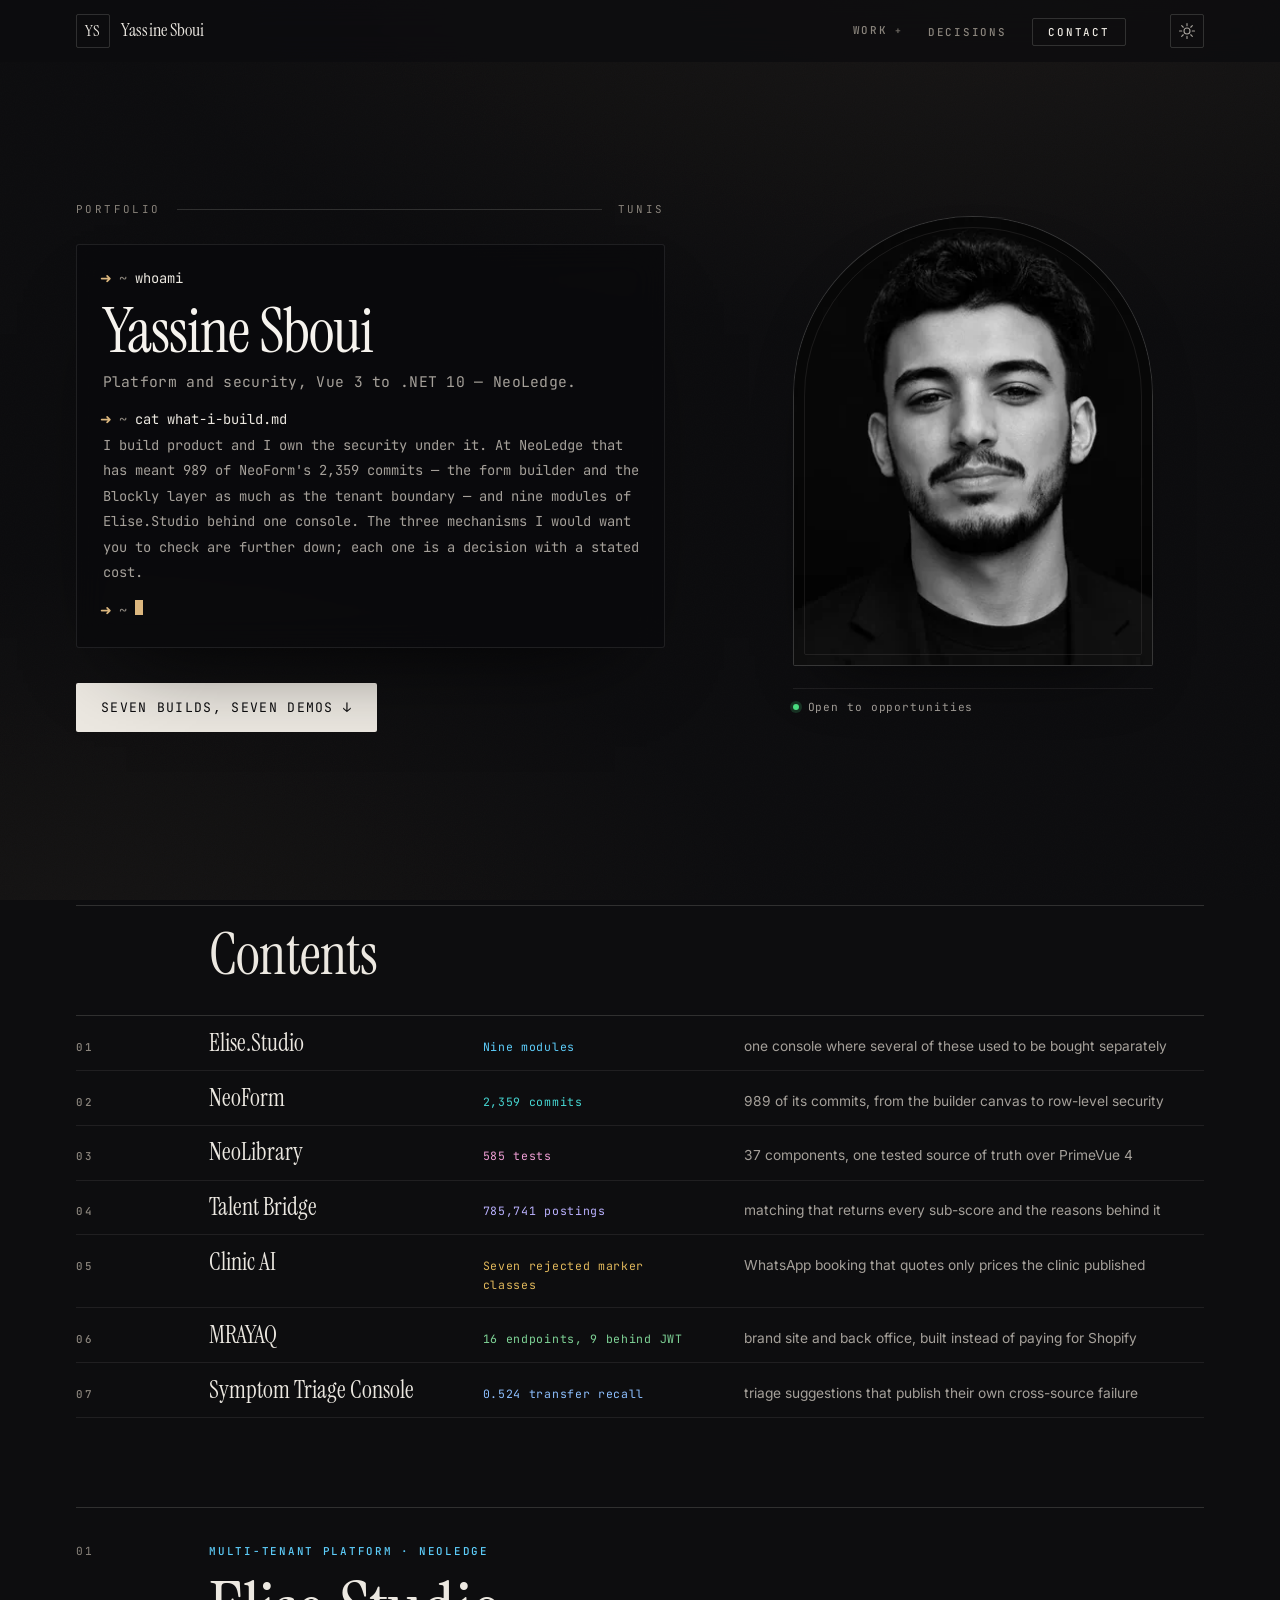
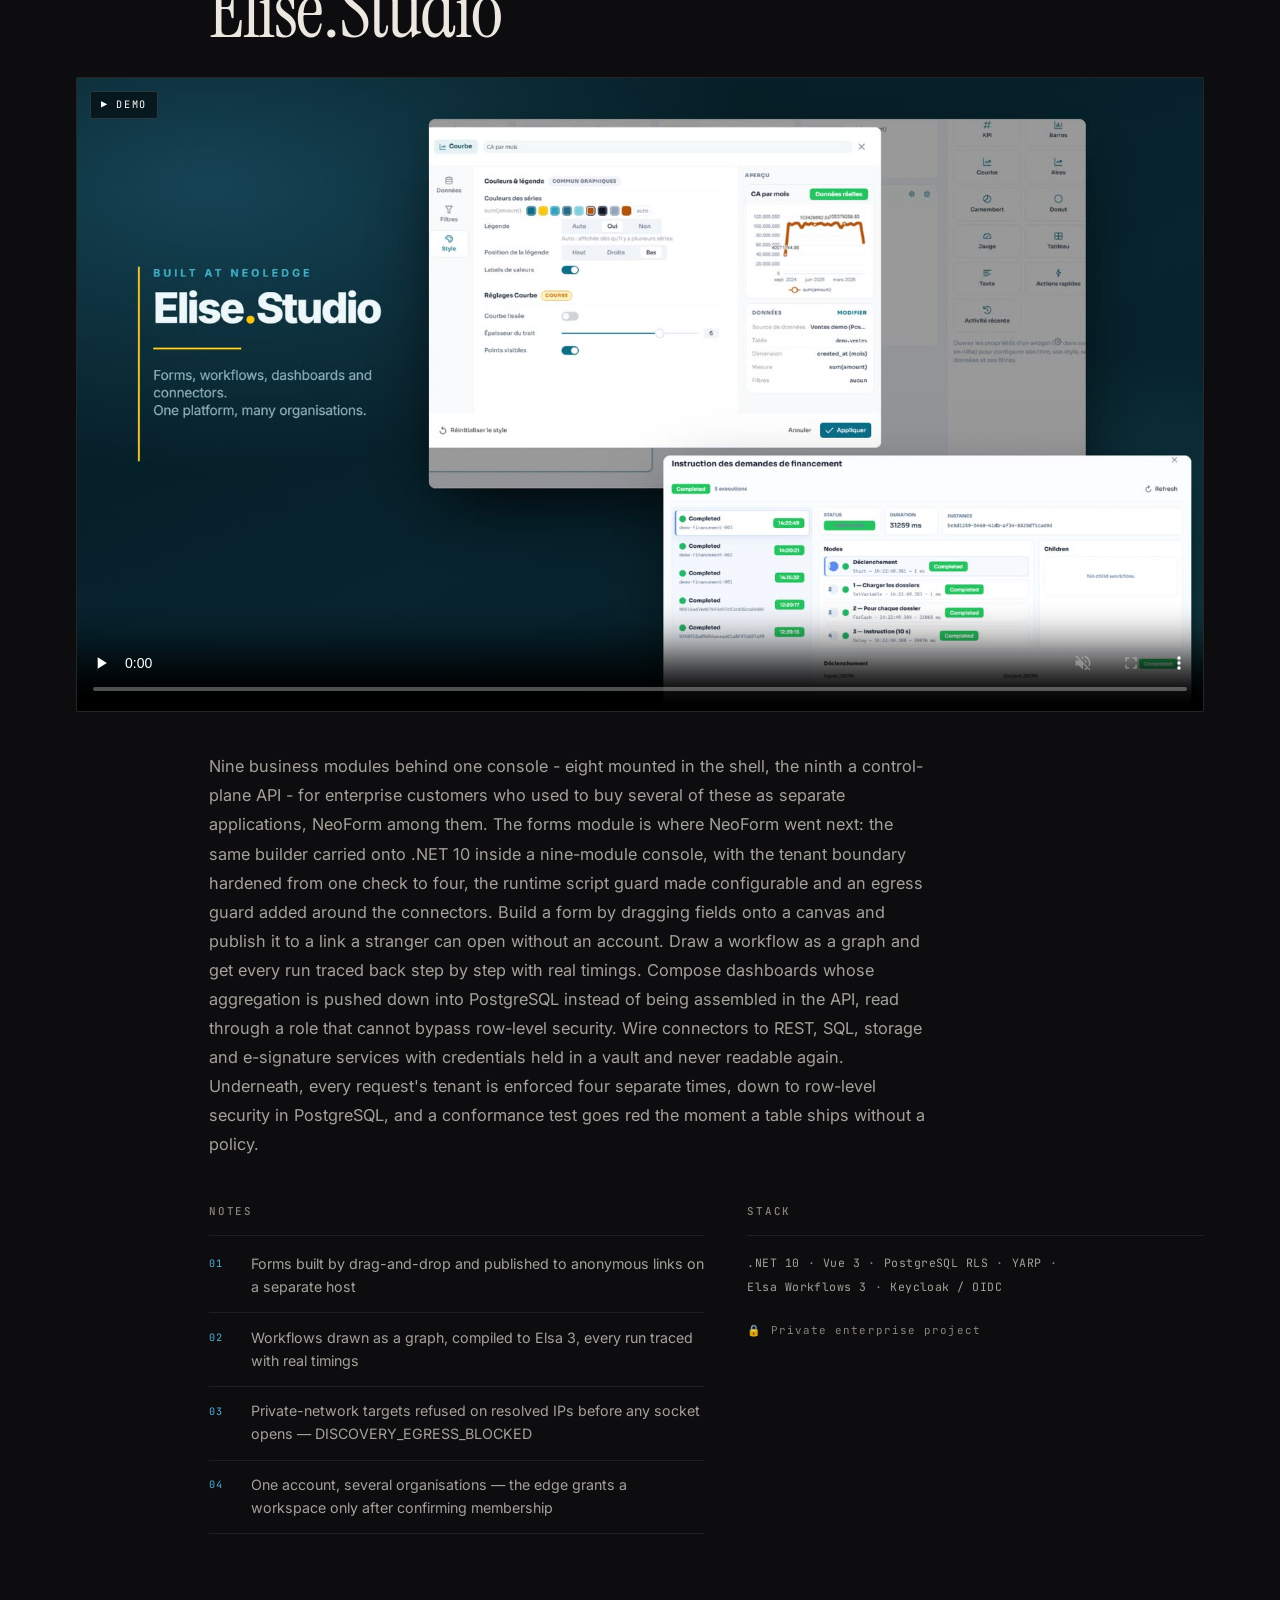
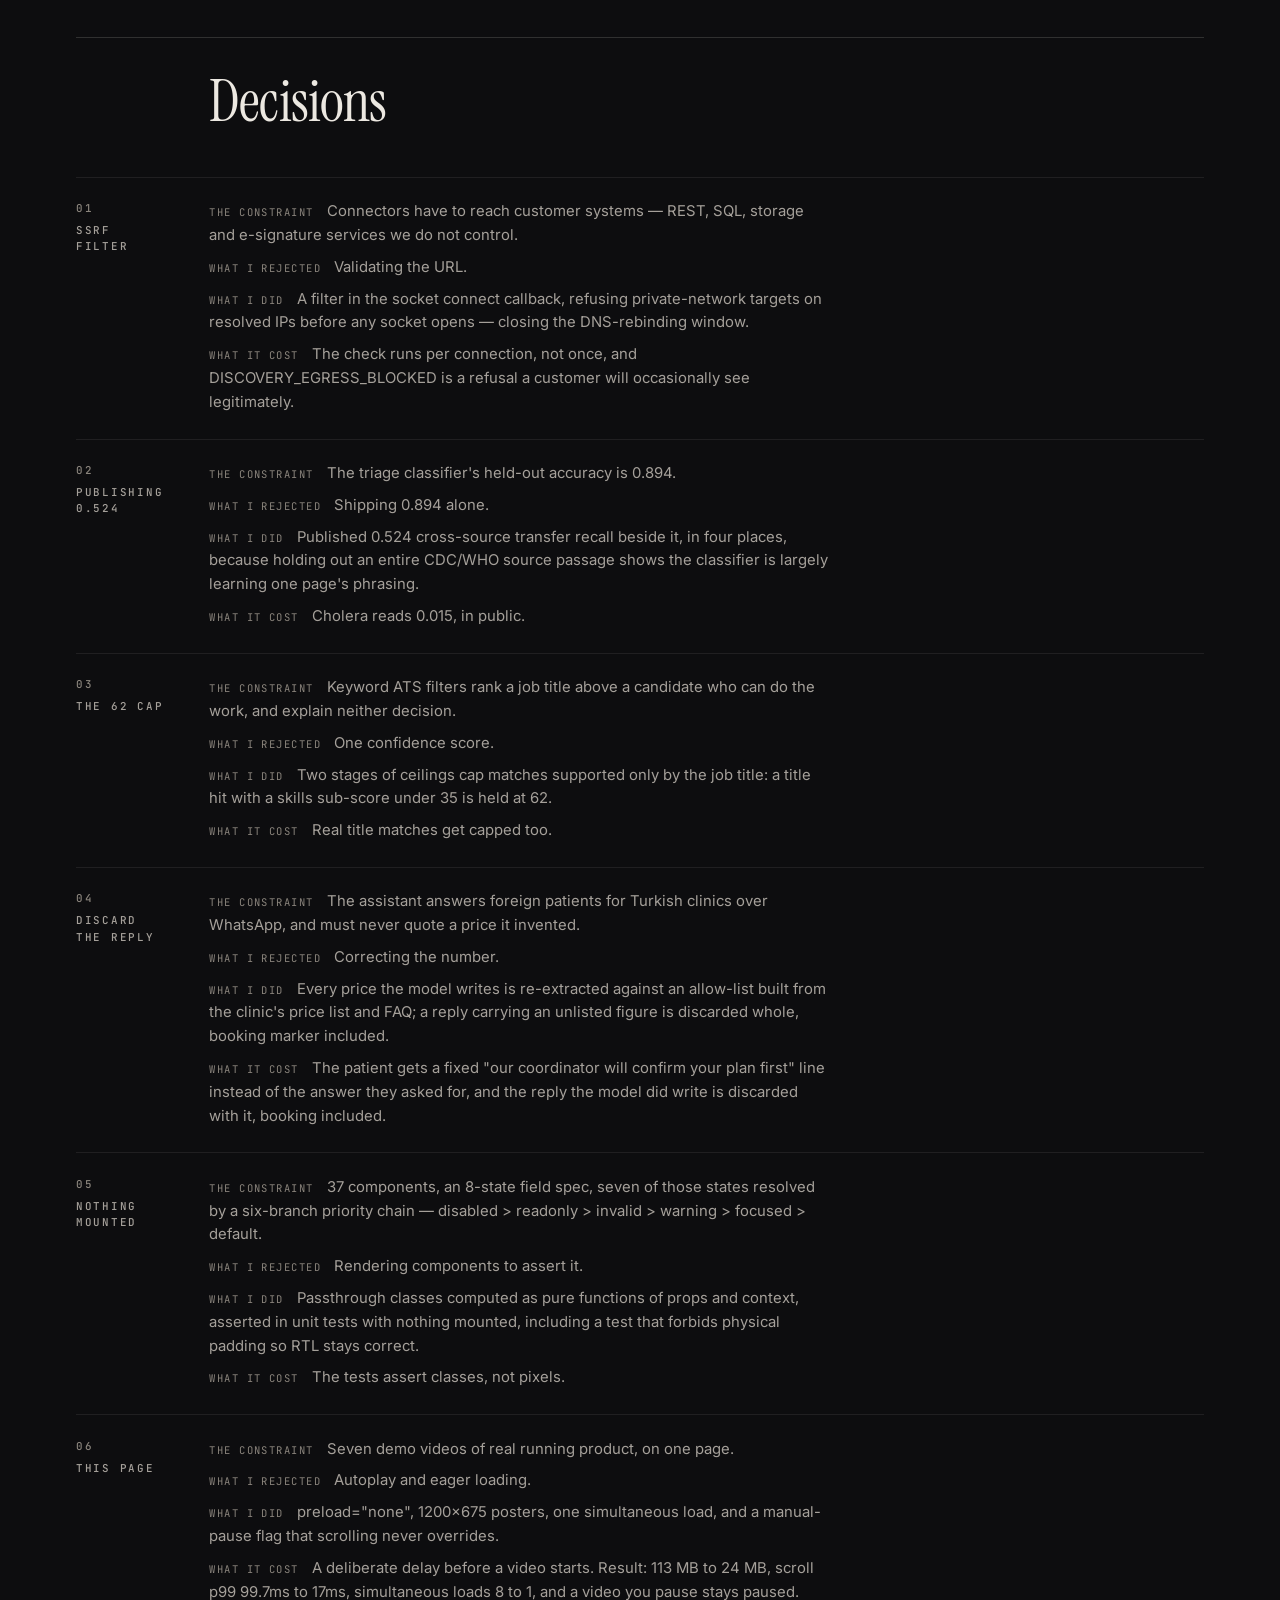
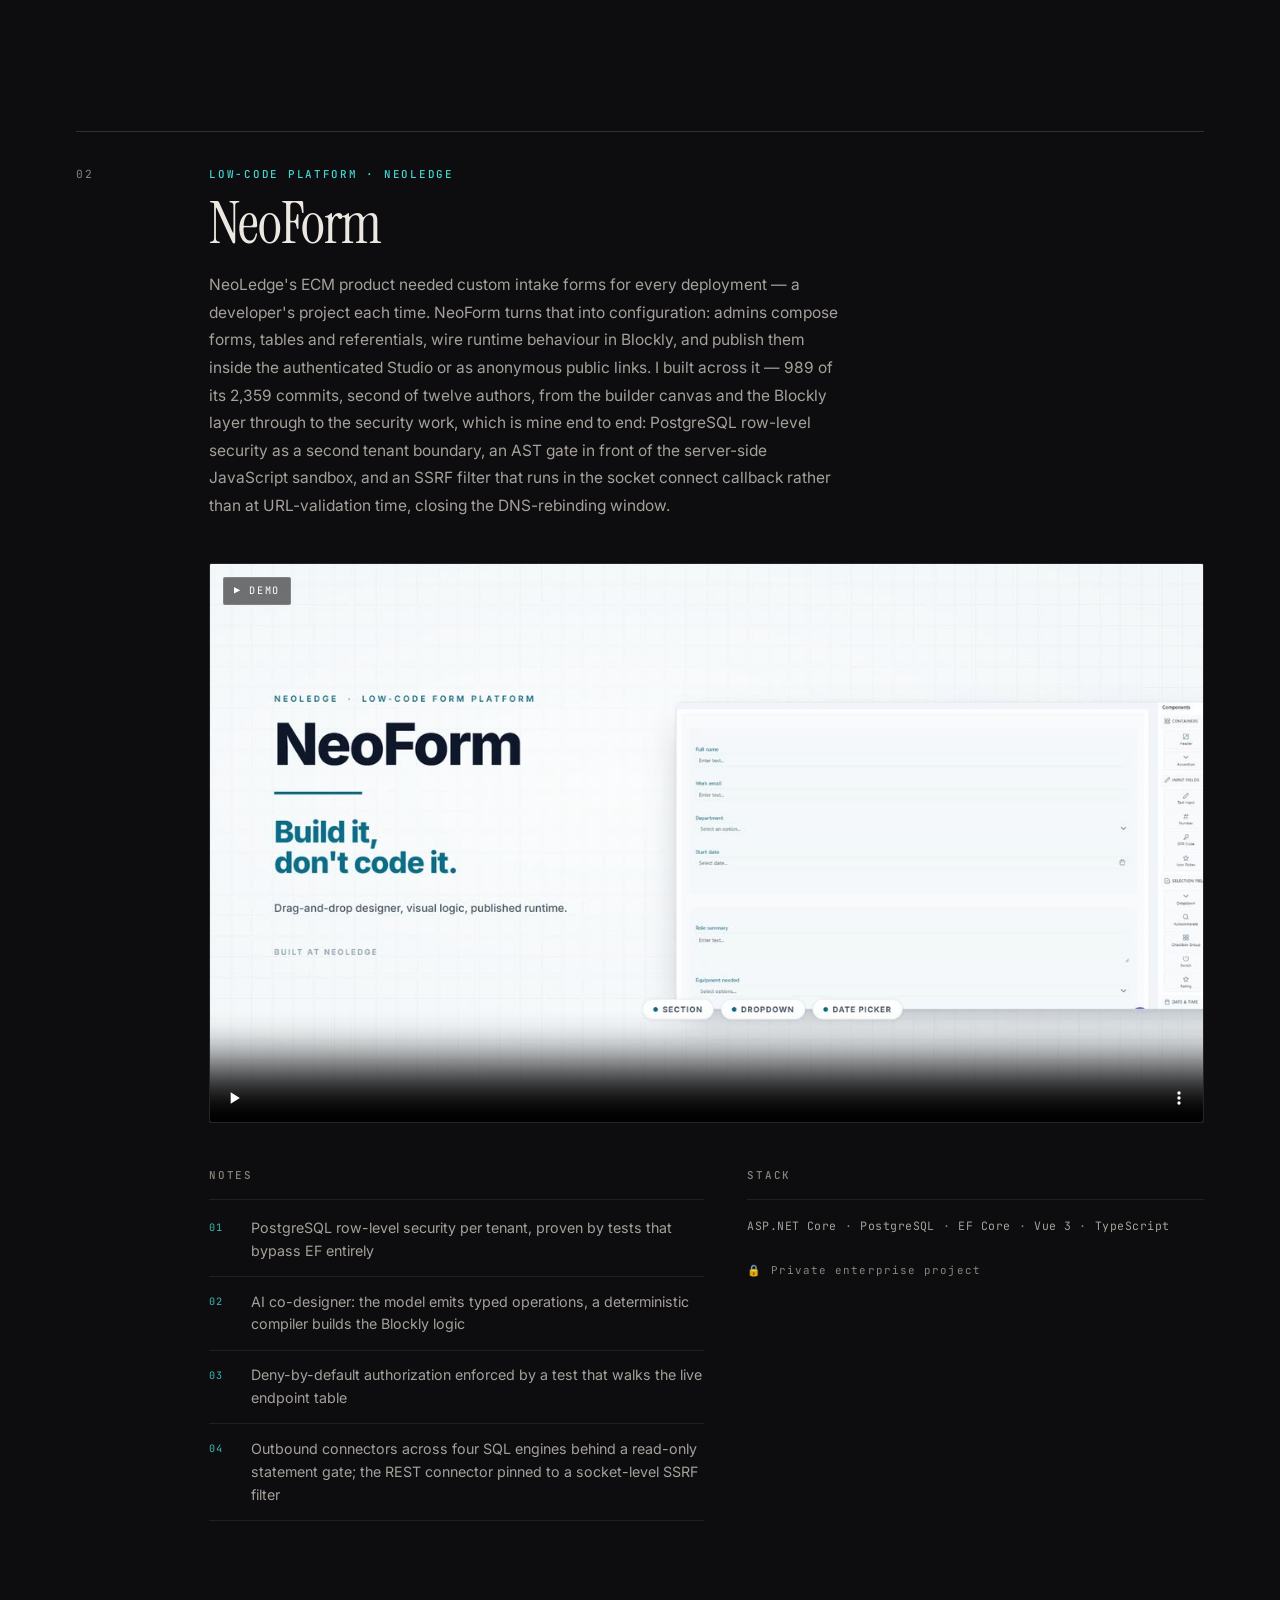
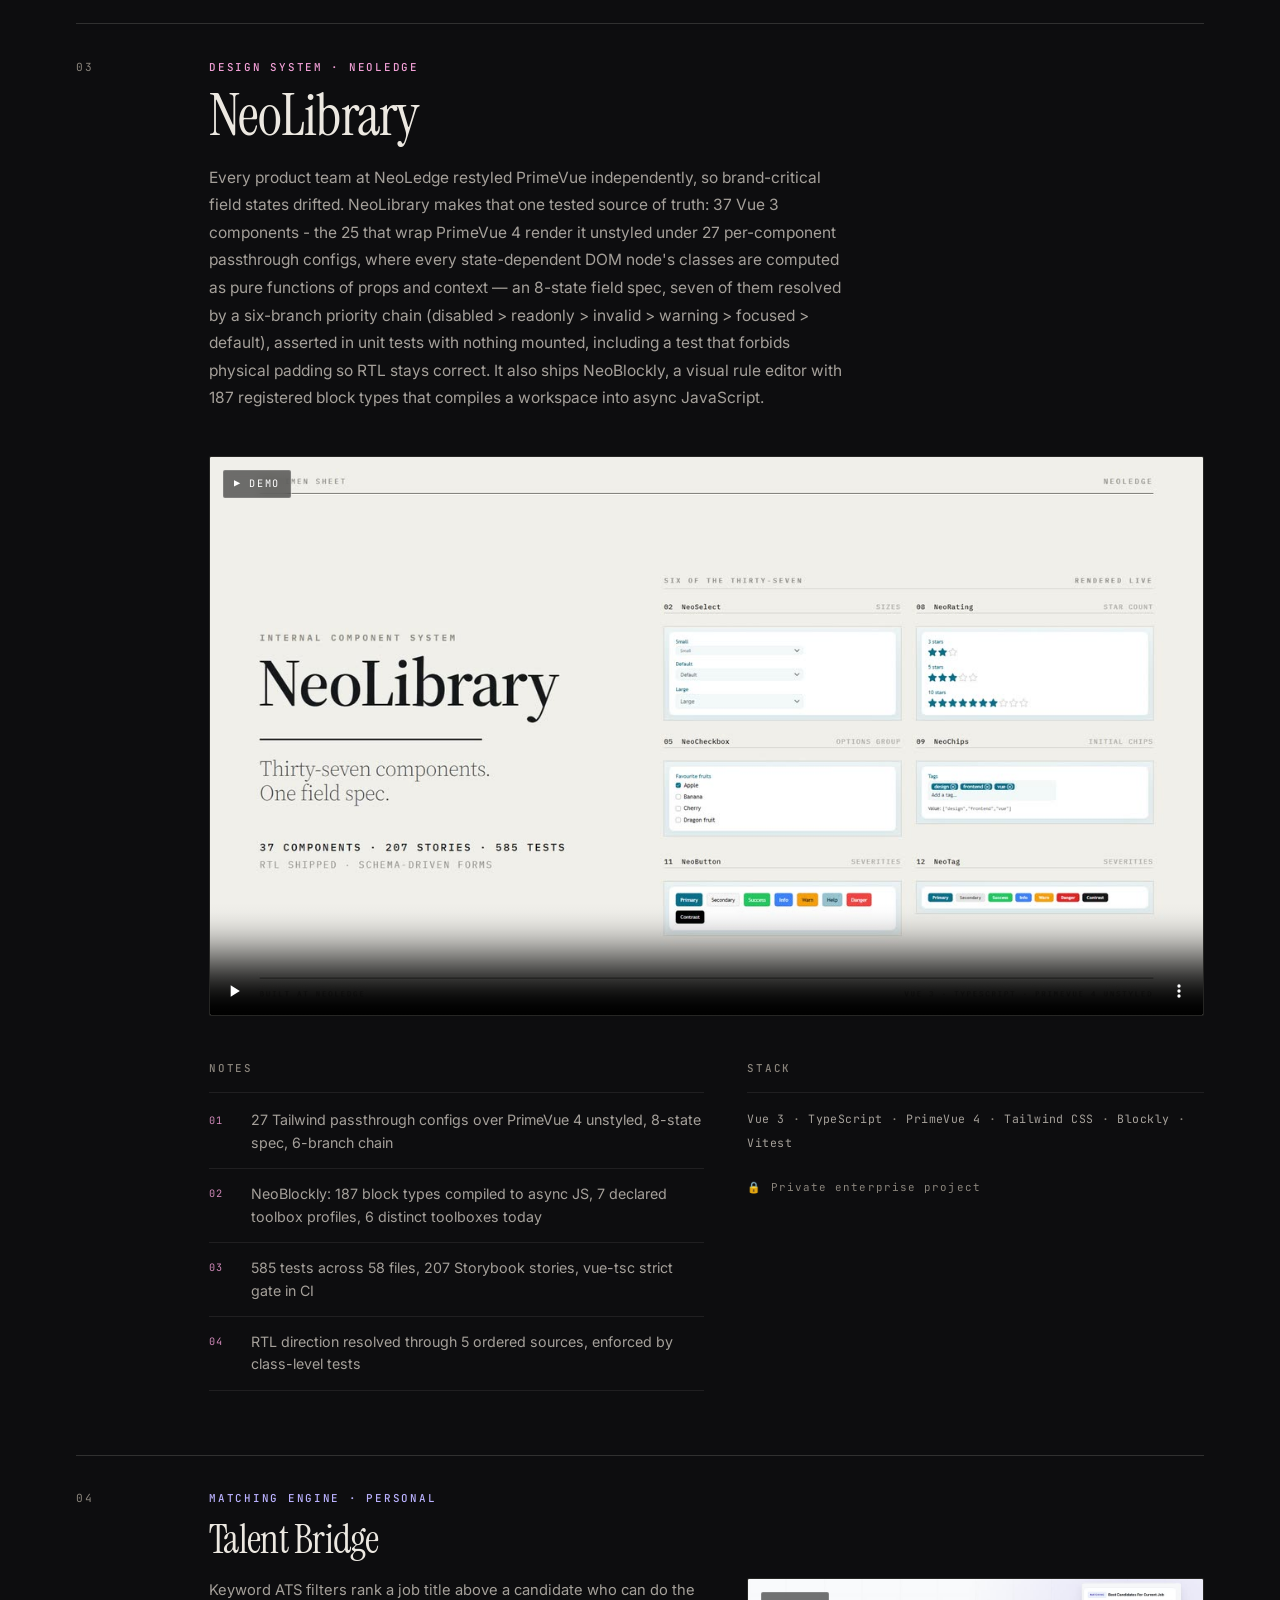
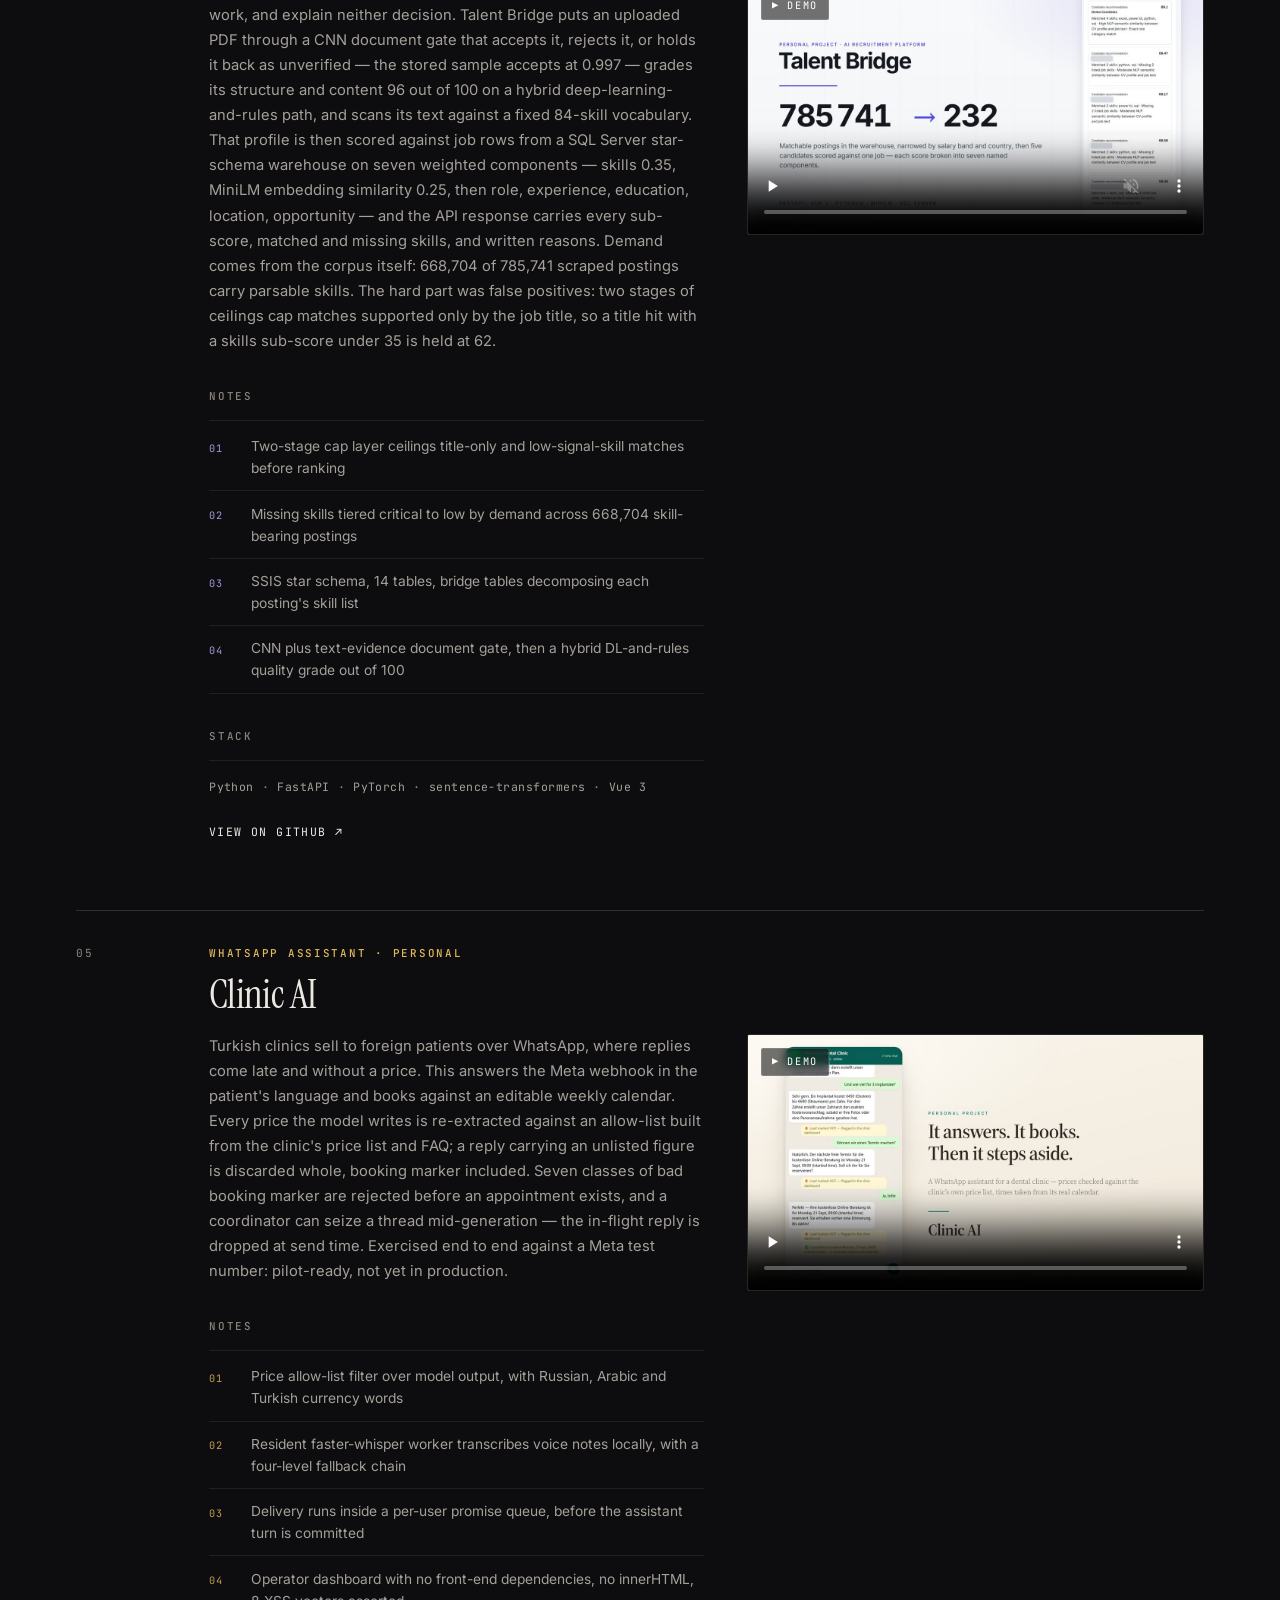
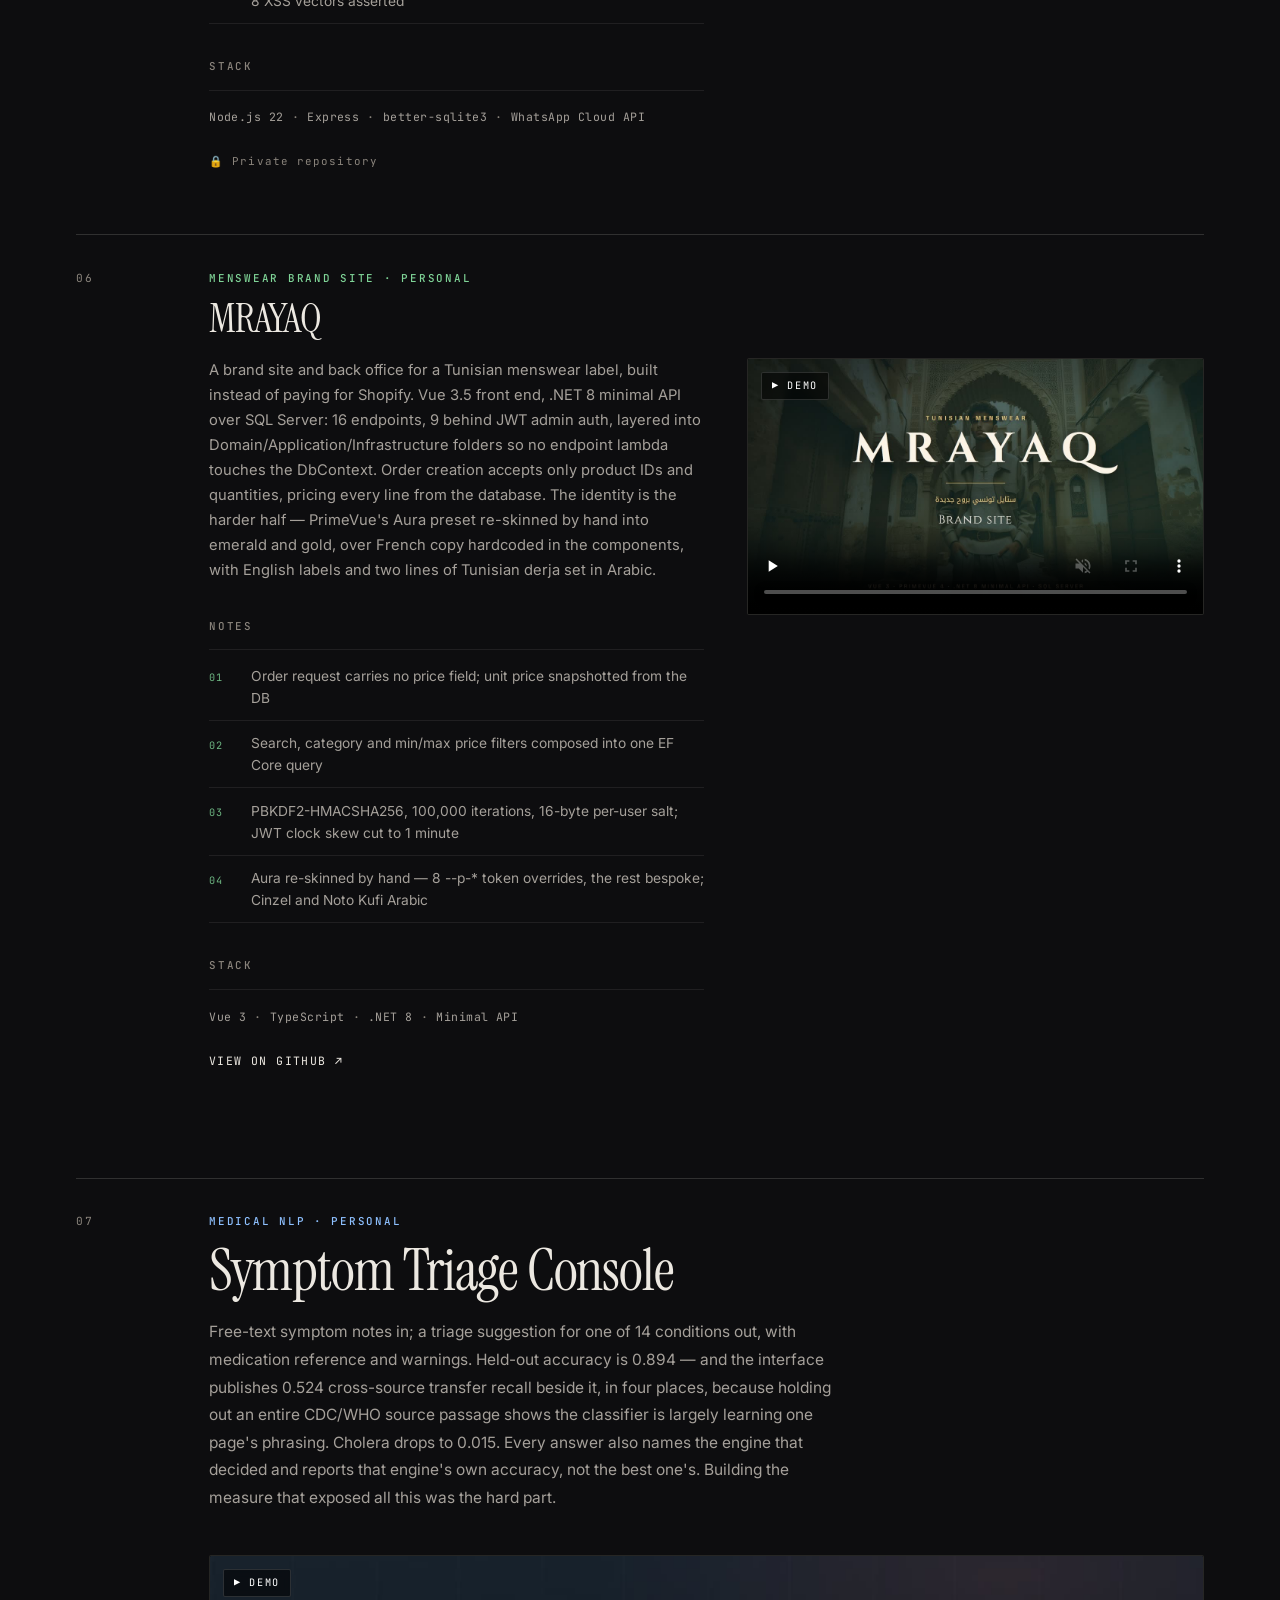
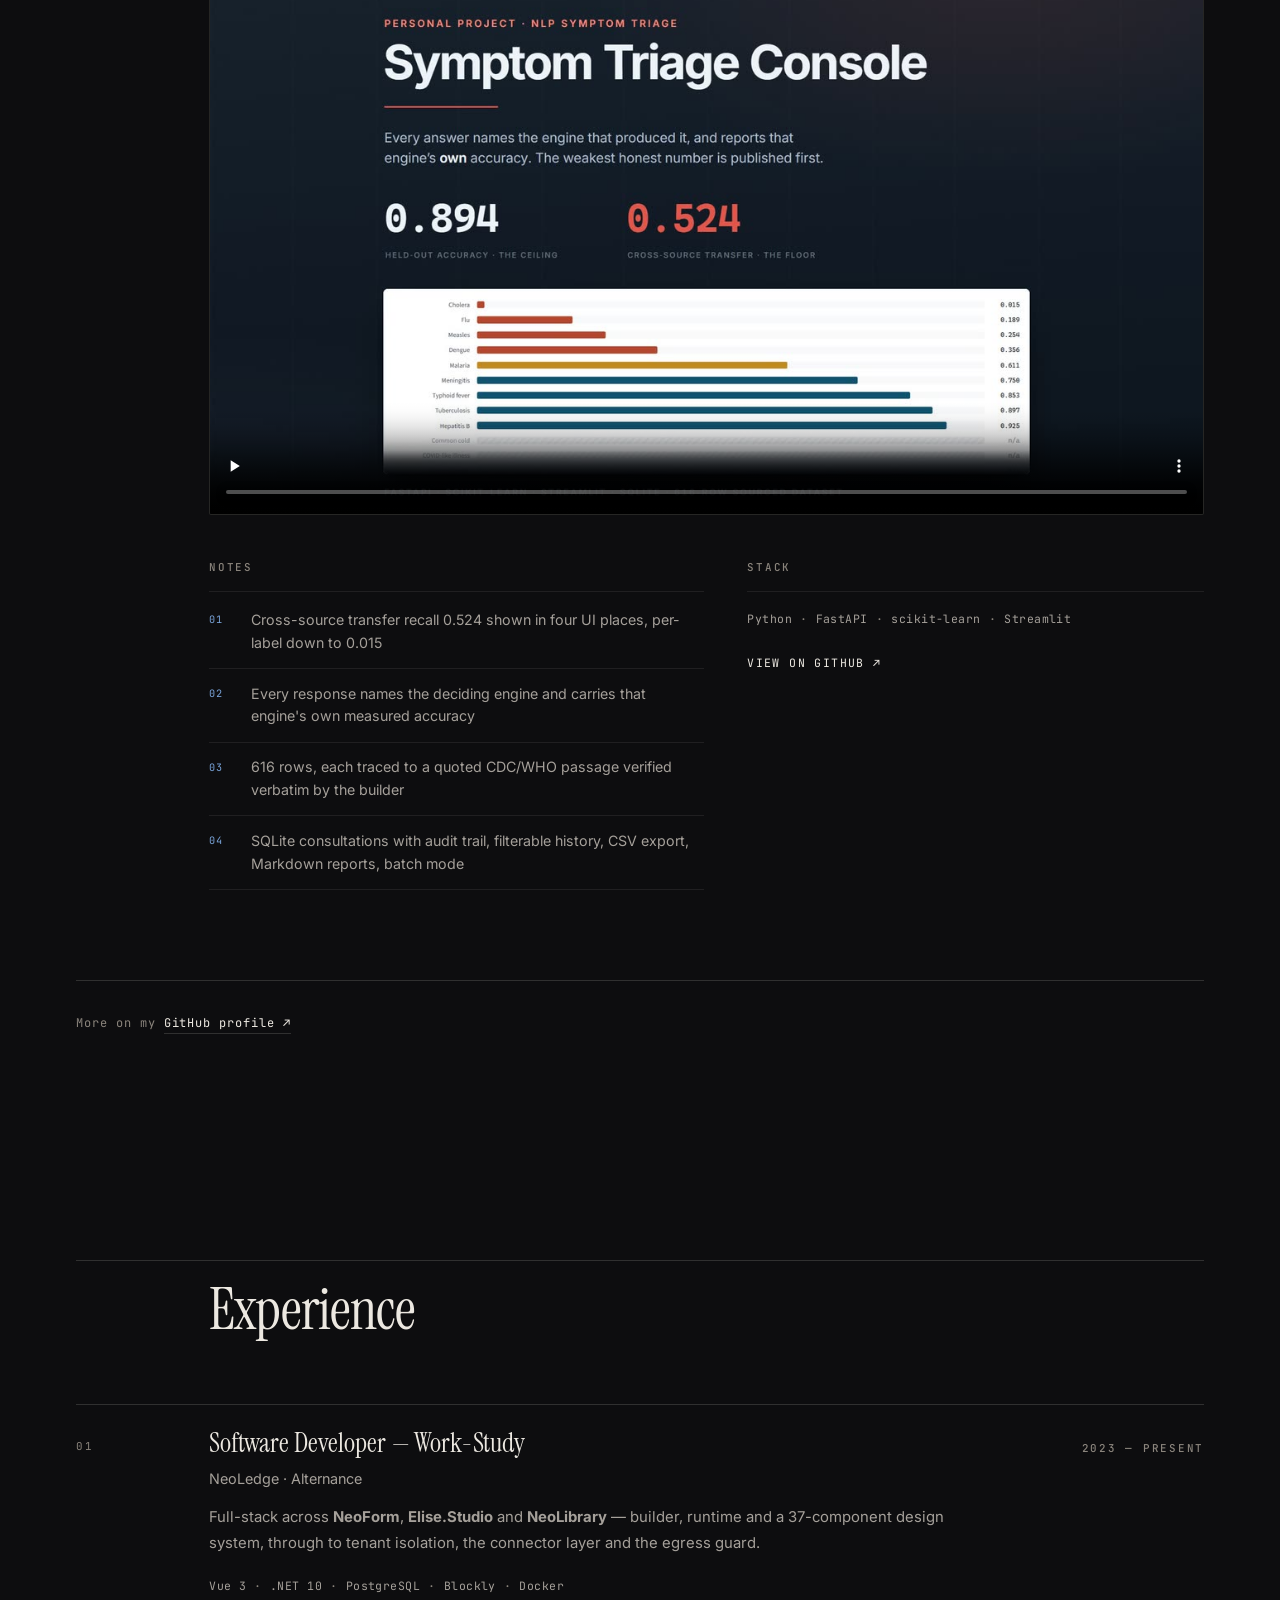
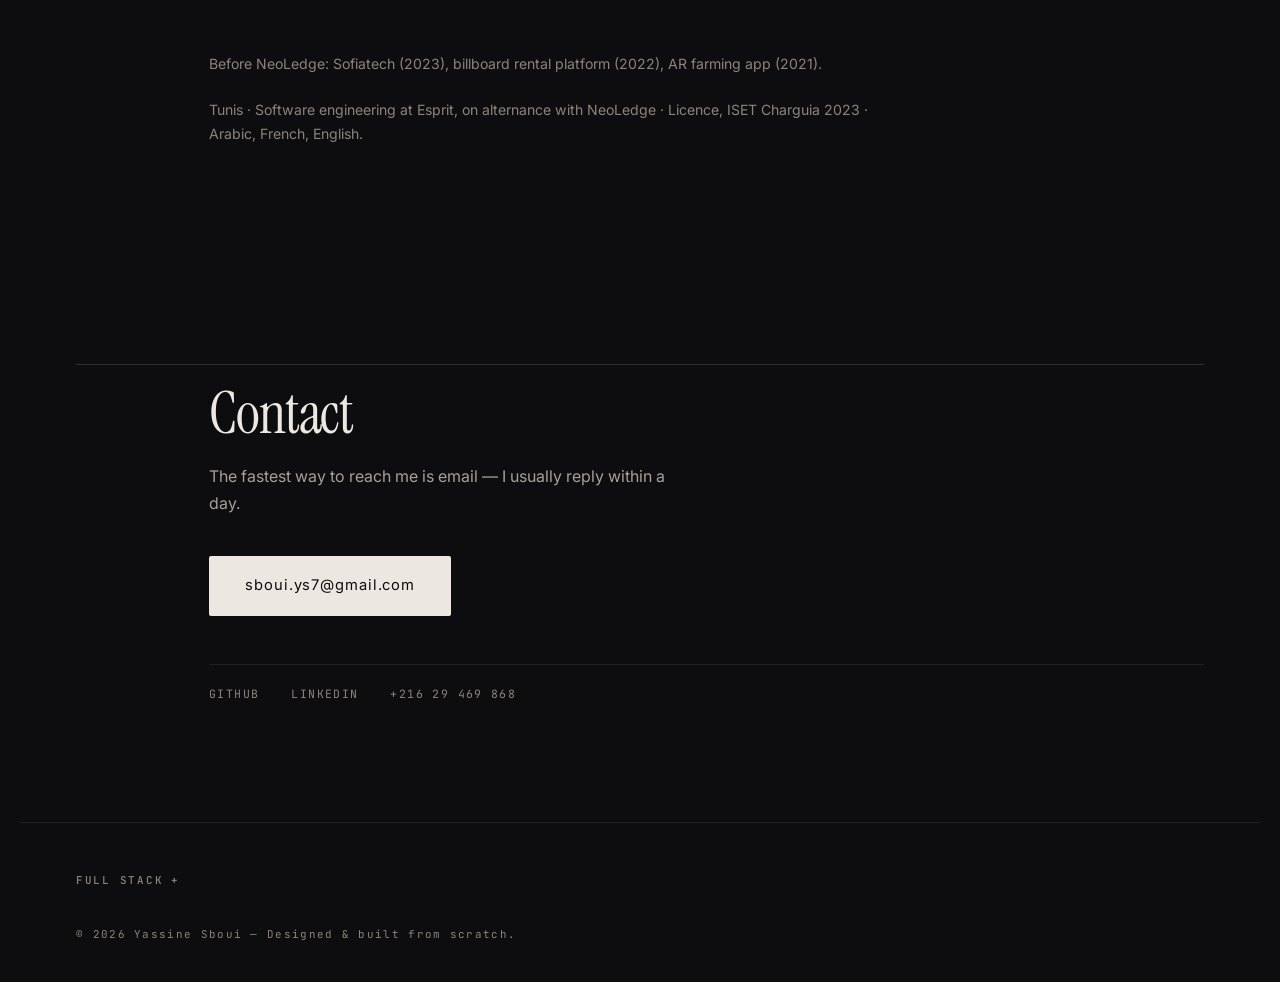
==== commit 38493a80: "Move the Symptom Triage Console to the end of the set Owner's call. It had been placed third so a sk" ====
--- a/index.html
+++ b/index.html
@@ -217,17 +217,9 @@
               <span class="contents__line">989 of its commits, from the builder canvas to row-level security</span>
             </a>
           </li>
-          <li class="contents__item c--medical">
-            <a class="contents__link" href="#work-medical-nlp">
-              <span class="contents__no" aria-hidden="true">03</span>
-              <span class="contents__name">Symptom Triage Console</span>
-              <span class="contents__number">0.524 transfer recall</span>
-              <span class="contents__line">triage suggestions that publish their own cross-source failure</span>
-            </a>
-          </li>
           <li class="contents__item c--neolibrary">
             <a class="contents__link" href="#work-neolibrary">
-              <span class="contents__no" aria-hidden="true">04</span>
+              <span class="contents__no" aria-hidden="true">03</span>
               <span class="contents__name">NeoLibrary</span>
               <span class="contents__number">585 tests</span>
               <span class="contents__line">37 components, one tested source of truth over PrimeVue 4</span>
@@ -235,7 +227,7 @@
           </li>
           <li class="contents__item c--talent">
             <a class="contents__link" href="#work-talent-bridge">
-              <span class="contents__no" aria-hidden="true">05</span>
+              <span class="contents__no" aria-hidden="true">04</span>
               <span class="contents__name">Talent Bridge</span>
               <span class="contents__number">785,741 postings</span>
               <span class="contents__line">matching that returns every sub-score and the reasons behind it</span>
@@ -243,7 +235,7 @@
           </li>
           <li class="contents__item c--clinic">
             <a class="contents__link" href="#work-clinic-ai">
-              <span class="contents__no" aria-hidden="true">06</span>
+              <span class="contents__no" aria-hidden="true">05</span>
               <span class="contents__name">Clinic AI</span>
               <span class="contents__number">Seven rejected marker classes</span>
               <span class="contents__line">WhatsApp booking that quotes only prices the clinic published</span>
@@ -251,10 +243,18 @@
           </li>
           <li class="contents__item c--mrayaq">
             <a class="contents__link" href="#work-mrayaq">
-              <span class="contents__no" aria-hidden="true">07</span>
+              <span class="contents__no" aria-hidden="true">06</span>
               <span class="contents__name">MRAYAQ</span>
               <span class="contents__number">16 endpoints, 9 behind JWT</span>
               <span class="contents__line">brand site and back office, built instead of paying for Shopify</span>
+            </a>
+          </li>
+          <li class="contents__item c--medical">
+            <a class="contents__link" href="#work-medical-nlp">
+              <span class="contents__no" aria-hidden="true">07</span>
+              <span class="contents__name">Symptom Triage Console</span>
+              <span class="contents__number">0.524 transfer recall</span>
+              <span class="contents__line">triage suggestions that publish their own cross-source failure</span>
             </a>
           </li>
         </ol>
@@ -420,9 +420,185 @@
               </div>
             </div>
           </article>
+          <!-- NeoLibrary -->
+          <article class="work work--neolibrary reveal" id="work-neolibrary">
+            <p class="work__no" aria-hidden="true">03</p>
+            <header class="work__head">
+              <p class="work__kicker">Design System · NeoLedge</p>
+              <h3 class="work__title">NeoLibrary</h3>
+            </header>
+            <p class="work__lede">
+              Every product team at NeoLedge restyled PrimeVue independently, so brand-critical field states drifted. NeoLibrary makes that one tested source of truth: 37 Vue 3 components - the 25 that wrap PrimeVue 4 render it unstyled under 27 per-component passthrough configs, where every state-dependent DOM node's classes are computed as pure functions of props and context — an 8-state field spec, seven of them resolved by a six-branch priority chain (disabled &gt; readonly &gt; invalid &gt; warning &gt; focused &gt; default), asserted in unit tests with nothing mounted, including a test that forbids physical padding so RTL stays correct. It also ships NeoBlockly, a visual rule editor with 187 registered block types that compiles a workspace into async JavaScript.
+            </p>
+            <div class="work__figure">
+              <div class="project__media">
+                <video
+                  controls
+                  muted
+                  loop
+                  playsinline
+                  preload="none"
+                  poster="assets/video/neolibrary-poster.jpg"
+                >
+                  <source src="assets/video/neolibrary.mp4" type="video/mp4" />
+                  Your browser can't play this video.
+                  <a href="assets/video/neolibrary.mp4">Download the demo</a>.
+                </video>
+                <span class="project__media-badge">&#9654; Demo</span>
+              </div>
+            </div>
+            <div class="work__notes">
+              <p class="work__label">Notes</p>
+              <ul class="project__highlights">
+                  <li>27 Tailwind passthrough configs over PrimeVue 4 unstyled, 8-state spec, 6-branch chain</li>
+                  <li>NeoBlockly: 187 block types compiled to async JS, 7 declared toolbox profiles, 6 distinct toolboxes today</li>
+                  <li>585 tests across 58 files, 207 Storybook stories, vue-tsc strict gate in CI</li>
+                  <li>RTL direction resolved through 5 ordered sources, enforced by class-level tests</li>
+              </ul>
+            </div>
+            <div class="work__colophon">
+              <p class="work__label">Stack</p>
+              <div class="tags"><span>Vue 3</span><span>TypeScript</span><span>PrimeVue 4</span><span>Tailwind CSS</span><span>Blockly</span><span>Vitest</span></div>
+              <div class="project__links">
+                <span class="project__private">&#128274; Private enterprise project</span>
+              </div>
+            </div>
+          </article>
+          <!-- Talent Bridge -->
+          <article class="work work--talent work--brief reveal" id="work-talent-bridge">
+            <p class="work__no" aria-hidden="true">04</p>
+            <header class="work__head">
+              <p class="work__kicker">Matching Engine · Personal</p>
+              <h3 class="work__title">Talent Bridge</h3>
+            </header>
+            <p class="work__lede">
+              Keyword ATS filters rank a job title above a candidate who can do the work, and explain neither decision. Talent Bridge puts an uploaded PDF through a CNN document gate that accepts it, rejects it, or holds it back as unverified — the stored sample accepts at 0.997 — grades its structure and content 96 out of 100 on a hybrid deep-learning-and-rules path, and scans its text against a fixed 84-skill vocabulary. That profile is then scored against job rows from a SQL Server star-schema warehouse on seven weighted components — skills 0.35, MiniLM embedding similarity 0.25, then role, experience, education, location, opportunity — and the API response carries every sub-score, matched and missing skills, and written reasons. Demand comes from the corpus itself: 668,704 of 785,741 scraped postings carry parsable skills. The hard part was false positives: two stages of ceilings cap matches supported only by the job title, so a title hit with a skills sub-score under 35 is held at 62.
+            </p>
+            <div class="work__figure">
+              <div class="project__media">
+                <video
+                  controls
+                  muted
+                  loop
+                  playsinline
+                  preload="none"
+                  poster="assets/video/talent-bridge-poster.jpg"
+                >
+                  <source src="assets/video/talent-bridge.mp4" type="video/mp4" />
+                  Your browser can't play this video.
+                  <a href="assets/video/talent-bridge.mp4">Download the demo</a>.
+                </video>
+                <span class="project__media-badge">&#9654; Demo</span>
+              </div>
+            </div>
+            <div class="work__notes">
+              <p class="work__label">Notes</p>
+              <ul class="project__highlights">
+                  <li>Two-stage cap layer ceilings title-only and low-signal-skill matches before ranking</li>
+                  <li>Missing skills tiered critical to low by demand across 668,704 skill-bearing postings</li>
+                  <li>SSIS star schema, 14 tables, bridge tables decomposing each posting's skill list</li>
+                  <li>CNN plus text-evidence document gate, then a hybrid DL-and-rules quality grade out of 100</li>
+              </ul>
+            </div>
+            <div class="work__colophon">
+              <p class="work__label">Stack</p>
+              <div class="tags"><span>Python</span><span>FastAPI</span><span>PyTorch</span><span>sentence-transformers</span><span>Vue 3</span></div>
+              <div class="project__links">
+                <a href="https://github.com/YassineSboui/Talent-Bridge" target="_blank" rel="noopener" class="project__link">View on GitHub &#8599;</a>
+              </div>
+            </div>
+          </article>
+          <!-- Clinic AI -->
+          <article class="work work--clinic work--brief reveal" id="work-clinic-ai">
+            <p class="work__no" aria-hidden="true">05</p>
+            <header class="work__head">
+              <p class="work__kicker">WhatsApp Assistant · Personal</p>
+              <h3 class="work__title">Clinic AI</h3>
+            </header>
+            <p class="work__lede">
+              Turkish clinics sell to foreign patients over WhatsApp, where replies come late and without a price. This answers the Meta webhook in the patient's language and books against an editable weekly calendar. Every price the model writes is re-extracted against an allow-list built from the clinic's price list and FAQ; a reply carrying an unlisted figure is discarded whole, booking marker included. Seven classes of bad booking marker are rejected before an appointment exists, and a coordinator can seize a thread mid-generation — the in-flight reply is dropped at send time. Exercised end to end against a Meta test number: pilot-ready, not yet in production.
+            </p>
+            <div class="work__figure">
+              <div class="project__media">
+                <video
+                  controls
+                  muted
+                  loop
+                  playsinline
+                  preload="none"
+                  poster="assets/video/clinic-ai-poster.jpg"
+                >
+                  <source src="assets/video/clinic-ai.mp4" type="video/mp4" />
+                  Your browser can't play this video.
+                  <a href="assets/video/clinic-ai.mp4">Download the demo</a>.
+                </video>
+                <span class="project__media-badge">&#9654; Demo</span>
+              </div>
+            </div>
+            <div class="work__notes">
+              <p class="work__label">Notes</p>
+              <ul class="project__highlights">
+                  <li>Price allow-list filter over model output, with Russian, Arabic and Turkish currency words</li>
+                  <li>Resident faster-whisper worker transcribes voice notes locally, with a four-level fallback chain</li>
+                  <li>Delivery runs inside a per-user promise queue, before the assistant turn is committed</li>
+                  <li>Operator dashboard with no front-end dependencies, no innerHTML, 8 XSS vectors asserted</li>
+              </ul>
+            </div>
+            <div class="work__colophon">
+              <p class="work__label">Stack</p>
+              <div class="tags"><span>Node.js 22</span><span>Express</span><span>better-sqlite3</span><span>WhatsApp Cloud API</span></div>
+              <div class="project__links">
+                <span class="project__private">&#128274; Private repository</span>
+              </div>
+            </div>
+          </article>
+          <!-- MRAYAQ -->
+          <article class="work work--mrayaq work--brief reveal" id="work-mrayaq">
+            <p class="work__no" aria-hidden="true">06</p>
+            <header class="work__head">
+              <p class="work__kicker">Menswear Brand Site · Personal</p>
+              <h3 class="work__title">MRAYAQ</h3>
+            </header>
+            <p class="work__lede">
+              A brand site and back office for a Tunisian menswear label, built instead of paying for Shopify. Vue 3.5 front end, .NET 8 minimal API over SQL Server: 16 endpoints, 9 behind JWT admin auth, layered into Domain/Application/Infrastructure folders so no endpoint lambda touches the DbContext. Order creation accepts only product IDs and quantities, pricing every line from the database. The identity is the harder half — PrimeVue's Aura preset re-skinned by hand into emerald and gold, over French copy hardcoded in the components, with English labels and two lines of Tunisian derja set in Arabic.
+            </p>
+            <div class="work__figure">
+              <div class="project__media">
+                <video
+                  controls
+                  muted
+                  loop
+                  playsinline
+                  preload="none"
+                  poster="assets/video/mrayaq-poster.jpg"
+                >
+                  <source src="assets/video/mrayaq.mp4" type="video/mp4" />
+                  Your browser can't play this video.
+                  <a href="assets/video/mrayaq.mp4">Download the demo</a>.
+                </video>
+                <span class="project__media-badge">&#9654; Demo</span>
+              </div>
+            </div>
+            <div class="work__notes">
+              <p class="work__label">Notes</p>
+              <ul class="project__highlights">
+                  <li>Order request carries no price field; unit price snapshotted from the DB</li>
+                  <li>Search, category and min/max price filters composed into one EF Core query</li>
+                  <li>PBKDF2-HMACSHA256, 100,000 iterations, 16-byte per-user salt; JWT clock skew cut to 1 minute</li>
+                  <li>Aura re-skinned by hand — 8 --p-* token overrides, the rest bespoke; Cinzel and Noto Kufi Arabic</li>
+              </ul>
+            </div>
+            <div class="work__colophon">
+              <p class="work__label">Stack</p>
+              <div class="tags"><span>Vue 3</span><span>TypeScript</span><span>.NET 8</span><span>Minimal API</span></div>
+              <div class="project__links">
+                <a href="https://github.com/YassineSboui/MRAYAQ" target="_blank" rel="noopener" class="project__link">View on GitHub &#8599;</a>
+              </div>
+            </div>
+          </article>
           <!-- Symptom Triage Console -->
           <article class="work work--medical reveal" id="work-medical-nlp">
-            <p class="work__no" aria-hidden="true">03</p>
+            <p class="work__no" aria-hidden="true">07</p>
             <header class="work__head">
               <p class="work__kicker">Medical NLP · Personal</p>
               <h3 class="work__title">Symptom Triage Console</h3>
@@ -464,182 +640,6 @@
               </div>
             </div>
           </article>
-          <!-- NeoLibrary -->
-          <article class="work work--neolibrary reveal" id="work-neolibrary">
-            <p class="work__no" aria-hidden="true">04</p>
-            <header class="work__head">
-              <p class="work__kicker">Design System · NeoLedge</p>
-              <h3 class="work__title">NeoLibrary</h3>
-            </header>
-            <p class="work__lede">
-              Every product team at NeoLedge restyled PrimeVue independently, so brand-critical field states drifted. NeoLibrary makes that one tested source of truth: 37 Vue 3 components - the 25 that wrap PrimeVue 4 render it unstyled under 27 per-component passthrough configs, where every state-dependent DOM node's classes are computed as pure functions of props and context — an 8-state field spec, seven of them resolved by a six-branch priority chain (disabled &gt; readonly &gt; invalid &gt; warning &gt; focused &gt; default), asserted in unit tests with nothing mounted, including a test that forbids physical padding so RTL stays correct. It also ships NeoBlockly, a visual rule editor with 187 registered block types that compiles a workspace into async JavaScript.
-            </p>
-            <div class="work__figure">
-              <div class="project__media">
-                <video
-                  controls
-                  muted
-                  loop
-                  playsinline
-                  preload="none"
-                  poster="assets/video/neolibrary-poster.jpg"
-                >
-                  <source src="assets/video/neolibrary.mp4" type="video/mp4" />
-                  Your browser can't play this video.
-                  <a href="assets/video/neolibrary.mp4">Download the demo</a>.
-                </video>
-                <span class="project__media-badge">&#9654; Demo</span>
-              </div>
-            </div>
-            <div class="work__notes">
-              <p class="work__label">Notes</p>
-              <ul class="project__highlights">
-                  <li>27 Tailwind passthrough configs over PrimeVue 4 unstyled, 8-state spec, 6-branch chain</li>
-                  <li>NeoBlockly: 187 block types compiled to async JS, 7 declared toolbox profiles, 6 distinct toolboxes today</li>
-                  <li>585 tests across 58 files, 207 Storybook stories, vue-tsc strict gate in CI</li>
-                  <li>RTL direction resolved through 5 ordered sources, enforced by class-level tests</li>
-              </ul>
-            </div>
-            <div class="work__colophon">
-              <p class="work__label">Stack</p>
-              <div class="tags"><span>Vue 3</span><span>TypeScript</span><span>PrimeVue 4</span><span>Tailwind CSS</span><span>Blockly</span><span>Vitest</span></div>
-              <div class="project__links">
-                <span class="project__private">&#128274; Private enterprise project</span>
-              </div>
-            </div>
-          </article>
-          <!-- Talent Bridge -->
-          <article class="work work--talent work--brief reveal" id="work-talent-bridge">
-            <p class="work__no" aria-hidden="true">05</p>
-            <header class="work__head">
-              <p class="work__kicker">Matching Engine · Personal</p>
-              <h3 class="work__title">Talent Bridge</h3>
-            </header>
-            <p class="work__lede">
-              Keyword ATS filters rank a job title above a candidate who can do the work, and explain neither decision. Talent Bridge puts an uploaded PDF through a CNN document gate that accepts it, rejects it, or holds it back as unverified — the stored sample accepts at 0.997 — grades its structure and content 96 out of 100 on a hybrid deep-learning-and-rules path, and scans its text against a fixed 84-skill vocabulary. That profile is then scored against job rows from a SQL Server star-schema warehouse on seven weighted components — skills 0.35, MiniLM embedding similarity 0.25, then role, experience, education, location, opportunity — and the API response carries every sub-score, matched and missing skills, and written reasons. Demand comes from the corpus itself: 668,704 of 785,741 scraped postings carry parsable skills. The hard part was false positives: two stages of ceilings cap matches supported only by the job title, so a title hit with a skills sub-score under 35 is held at 62.
-            </p>
-            <div class="work__figure">
-              <div class="project__media">
-                <video
-                  controls
-                  muted
-                  loop
-                  playsinline
-                  preload="none"
-                  poster="assets/video/talent-bridge-poster.jpg"
-                >
-                  <source src="assets/video/talent-bridge.mp4" type="video/mp4" />
-                  Your browser can't play this video.
-                  <a href="assets/video/talent-bridge.mp4">Download the demo</a>.
-                </video>
-                <span class="project__media-badge">&#9654; Demo</span>
-              </div>
-            </div>
-            <div class="work__notes">
-              <p class="work__label">Notes</p>
-              <ul class="project__highlights">
-                  <li>Two-stage cap layer ceilings title-only and low-signal-skill matches before ranking</li>
-                  <li>Missing skills tiered critical to low by demand across 668,704 skill-bearing postings</li>
-                  <li>SSIS star schema, 14 tables, bridge tables decomposing each posting's skill list</li>
-                  <li>CNN plus text-evidence document gate, then a hybrid DL-and-rules quality grade out of 100</li>
-              </ul>
-            </div>
-            <div class="work__colophon">
-              <p class="work__label">Stack</p>
-              <div class="tags"><span>Python</span><span>FastAPI</span><span>PyTorch</span><span>sentence-transformers</span><span>Vue 3</span></div>
-              <div class="project__links">
-                <a href="https://github.com/YassineSboui/Talent-Bridge" target="_blank" rel="noopener" class="project__link">View on GitHub &#8599;</a>
-              </div>
-            </div>
-          </article>
-          <!-- Clinic AI -->
-          <article class="work work--clinic work--brief reveal" id="work-clinic-ai">
-            <p class="work__no" aria-hidden="true">06</p>
-            <header class="work__head">
-              <p class="work__kicker">WhatsApp Assistant · Personal</p>
-              <h3 class="work__title">Clinic AI</h3>
-            </header>
-            <p class="work__lede">
-              Turkish clinics sell to foreign patients over WhatsApp, where replies come late and without a price. This answers the Meta webhook in the patient's language and books against an editable weekly calendar. Every price the model writes is re-extracted against an allow-list built from the clinic's price list and FAQ; a reply carrying an unlisted figure is discarded whole, booking marker included. Seven classes of bad booking marker are rejected before an appointment exists, and a coordinator can seize a thread mid-generation — the in-flight reply is dropped at send time. Exercised end to end against a Meta test number: pilot-ready, not yet in production.
-            </p>
-            <div class="work__figure">
-              <div class="project__media">
-                <video
-                  controls
-                  muted
-                  loop
-                  playsinline
-                  preload="none"
-                  poster="assets/video/clinic-ai-poster.jpg"
-                >
-                  <source src="assets/video/clinic-ai.mp4" type="video/mp4" />
-                  Your browser can't play this video.
-                  <a href="assets/video/clinic-ai.mp4">Download the demo</a>.
-                </video>
-                <span class="project__media-badge">&#9654; Demo</span>
-              </div>
-            </div>
-            <div class="work__notes">
-              <p class="work__label">Notes</p>
-              <ul class="project__highlights">
-                  <li>Price allow-list filter over model output, with Russian, Arabic and Turkish currency words</li>
-                  <li>Resident faster-whisper worker transcribes voice notes locally, with a four-level fallback chain</li>
-                  <li>Delivery runs inside a per-user promise queue, before the assistant turn is committed</li>
-                  <li>Operator dashboard with no front-end dependencies, no innerHTML, 8 XSS vectors asserted</li>
-              </ul>
-            </div>
-            <div class="work__colophon">
-              <p class="work__label">Stack</p>
-              <div class="tags"><span>Node.js 22</span><span>Express</span><span>better-sqlite3</span><span>WhatsApp Cloud API</span></div>
-              <div class="project__links">
-                <span class="project__private">&#128274; Private repository</span>
-              </div>
-            </div>
-          </article>
-          <!-- MRAYAQ -->
-          <article class="work work--mrayaq work--brief reveal" id="work-mrayaq">
-            <p class="work__no" aria-hidden="true">07</p>
-            <header class="work__head">
-              <p class="work__kicker">Menswear Brand Site · Personal</p>
-              <h3 class="work__title">MRAYAQ</h3>
-            </header>
-            <p class="work__lede">
-              A brand site and back office for a Tunisian menswear label, built instead of paying for Shopify. Vue 3.5 front end, .NET 8 minimal API over SQL Server: 16 endpoints, 9 behind JWT admin auth, layered into Domain/Application/Infrastructure folders so no endpoint lambda touches the DbContext. Order creation accepts only product IDs and quantities, pricing every line from the database. The identity is the harder half — PrimeVue's Aura preset re-skinned by hand into emerald and gold, over French copy hardcoded in the components, with English labels and two lines of Tunisian derja set in Arabic.
-            </p>
-            <div class="work__figure">
-              <div class="project__media">
-                <video
-                  controls
-                  muted
-                  loop
-                  playsinline
-                  preload="none"
-                  poster="assets/video/mrayaq-poster.jpg"
-                >
-                  <source src="assets/video/mrayaq.mp4" type="video/mp4" />
-                  Your browser can't play this video.
-                  <a href="assets/video/mrayaq.mp4">Download the demo</a>.
-                </video>
-                <span class="project__media-badge">&#9654; Demo</span>
-              </div>
-            </div>
-            <div class="work__notes">
-              <p class="work__label">Notes</p>
-              <ul class="project__highlights">
-                  <li>Order request carries no price field; unit price snapshotted from the DB</li>
-                  <li>Search, category and min/max price filters composed into one EF Core query</li>
-                  <li>PBKDF2-HMACSHA256, 100,000 iterations, 16-byte per-user salt; JWT clock skew cut to 1 minute</li>
-                  <li>Aura re-skinned by hand — 8 --p-* token overrides, the rest bespoke; Cinzel and Noto Kufi Arabic</li>
-              </ul>
-            </div>
-            <div class="work__colophon">
-              <p class="work__label">Stack</p>
-              <div class="tags"><span>Vue 3</span><span>TypeScript</span><span>.NET 8</span><span>Minimal API</span></div>
-              <div class="project__links">
-                <a href="https://github.com/YassineSboui/MRAYAQ" target="_blank" rel="noopener" class="project__link">View on GitHub &#8599;</a>
-              </div>
-            </div>
-          </article>
         </div>
 
         <p class="projects__more reveal">
--- a/assets/css/styles.css
+++ b/assets/css/styles.css
@@ -510,7 +510,11 @@
   --work-accent: oklch(0.8 0.12 var(--h));
   border-bottom: 1px solid var(--rule-soft);
 }
-[data-theme='light'] .contents__item { --work-accent: oklch(0.52 0.14 var(--h)); }
+/* 0.52 put two of the seven hues under AA on the light plate: NeoForm's teal at
+   4.24:1 and Elise.Studio's blue at 4.49:1, both carrying .work__kicker (10.88px)
+   and .contents__number (11.52px) — normal-size text with real content in it.
+   0.47 clears every hue; measured below in the same pass that found it. */
+[data-theme='light'] .contents__item { --work-accent: oklch(0.47 0.14 var(--h)); }
 .c--elise { --h: 228; }
 .c--neoform { --h: 192; }
 .c--medical { --h: 258; }
@@ -566,7 +570,7 @@
   margin-top: clamp(4rem, 8vw, 7.5rem);
   position: relative;
 }
-[data-theme='light'] .work { --work-accent: oklch(0.52 0.14 var(--h)); }
+[data-theme='light'] .work { --work-accent: oklch(0.47 0.14 var(--h)); }
 .work:first-child { margin-top: 0; }
 
 /* the hairline above each spread picks up that project's colour on hover */
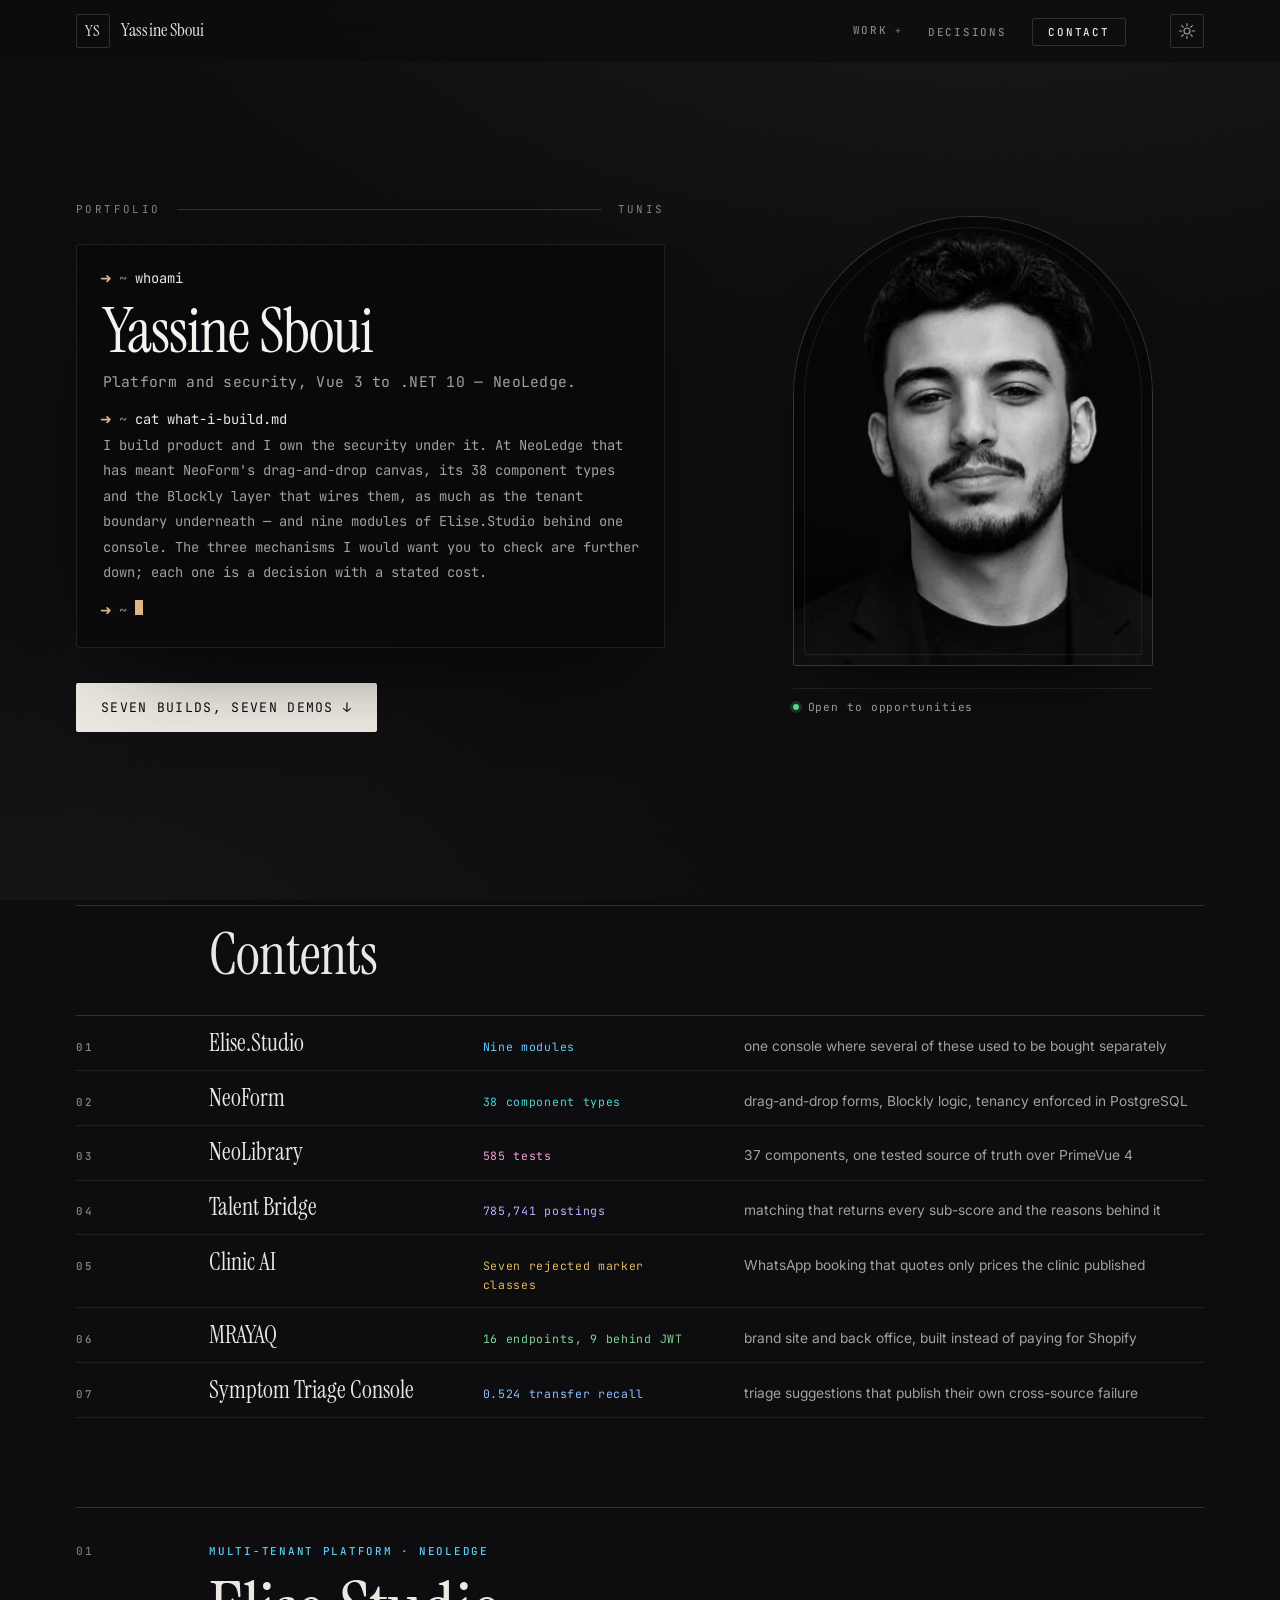
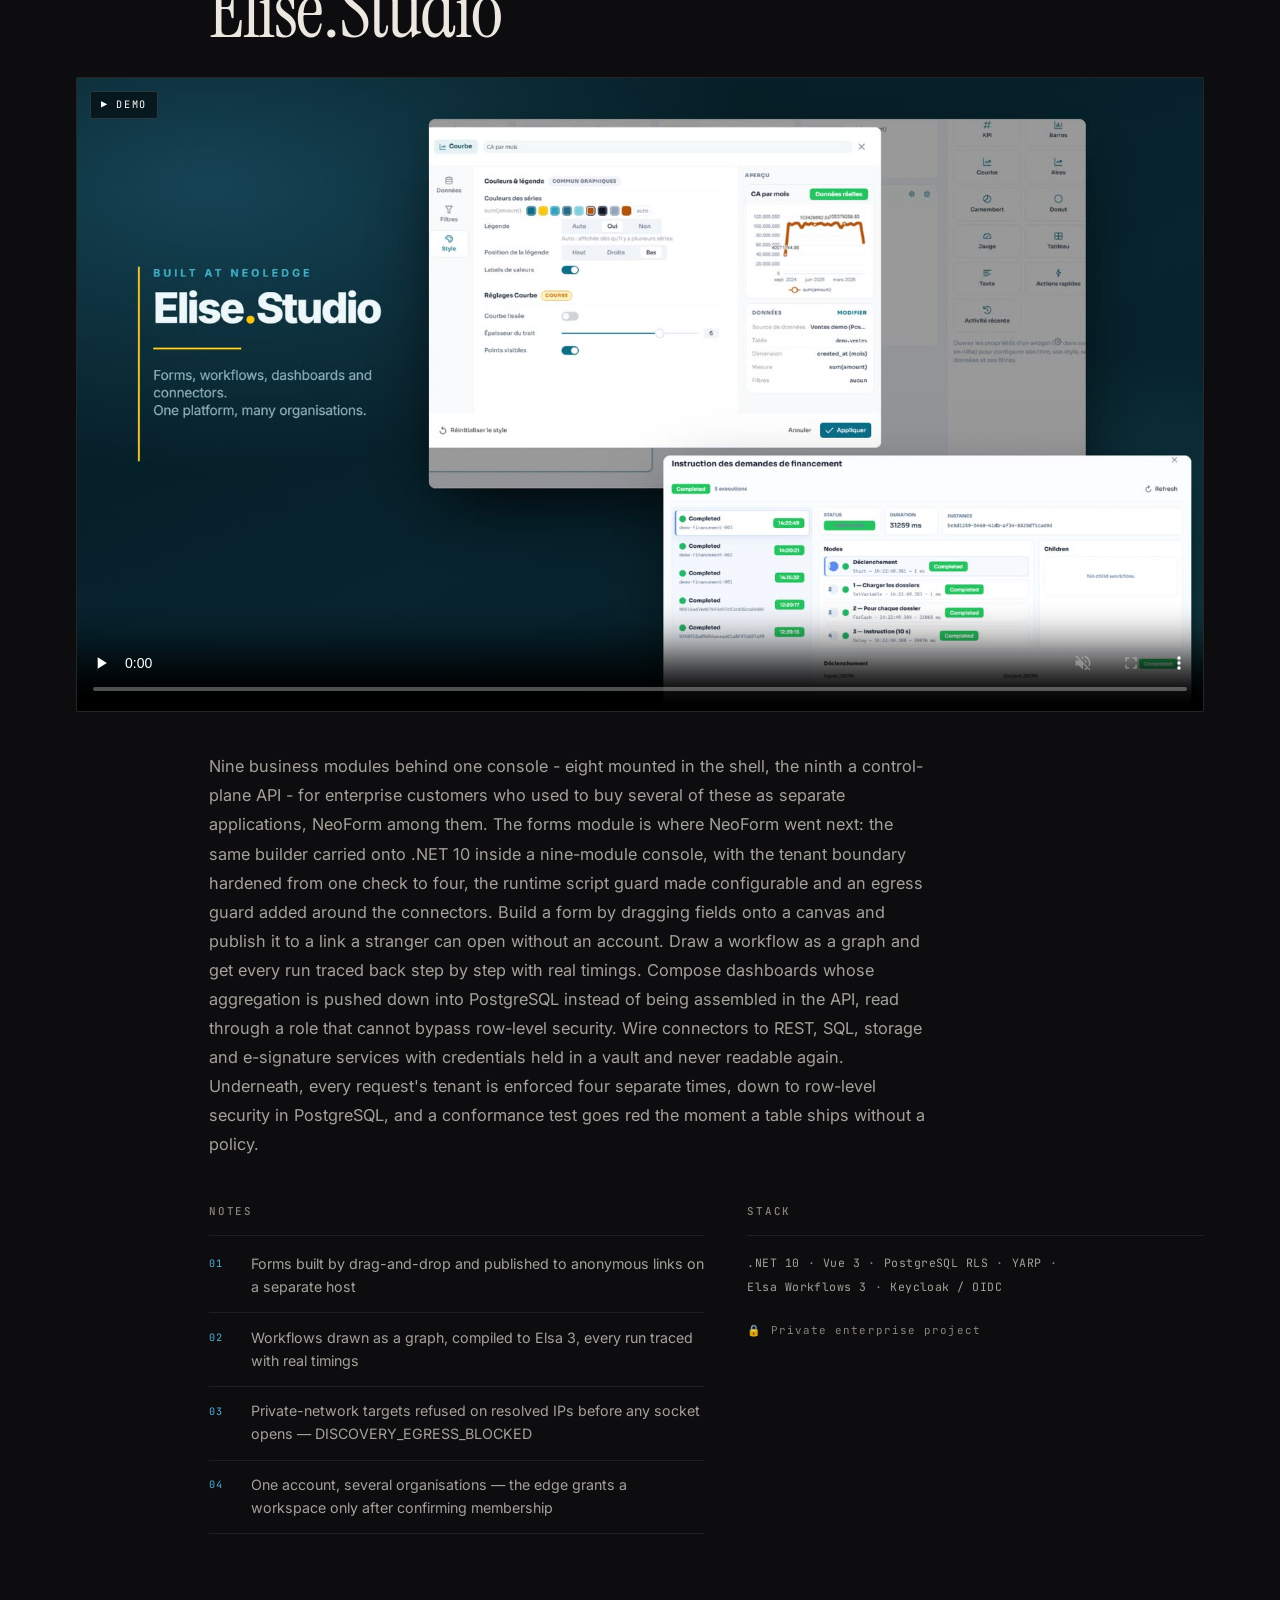
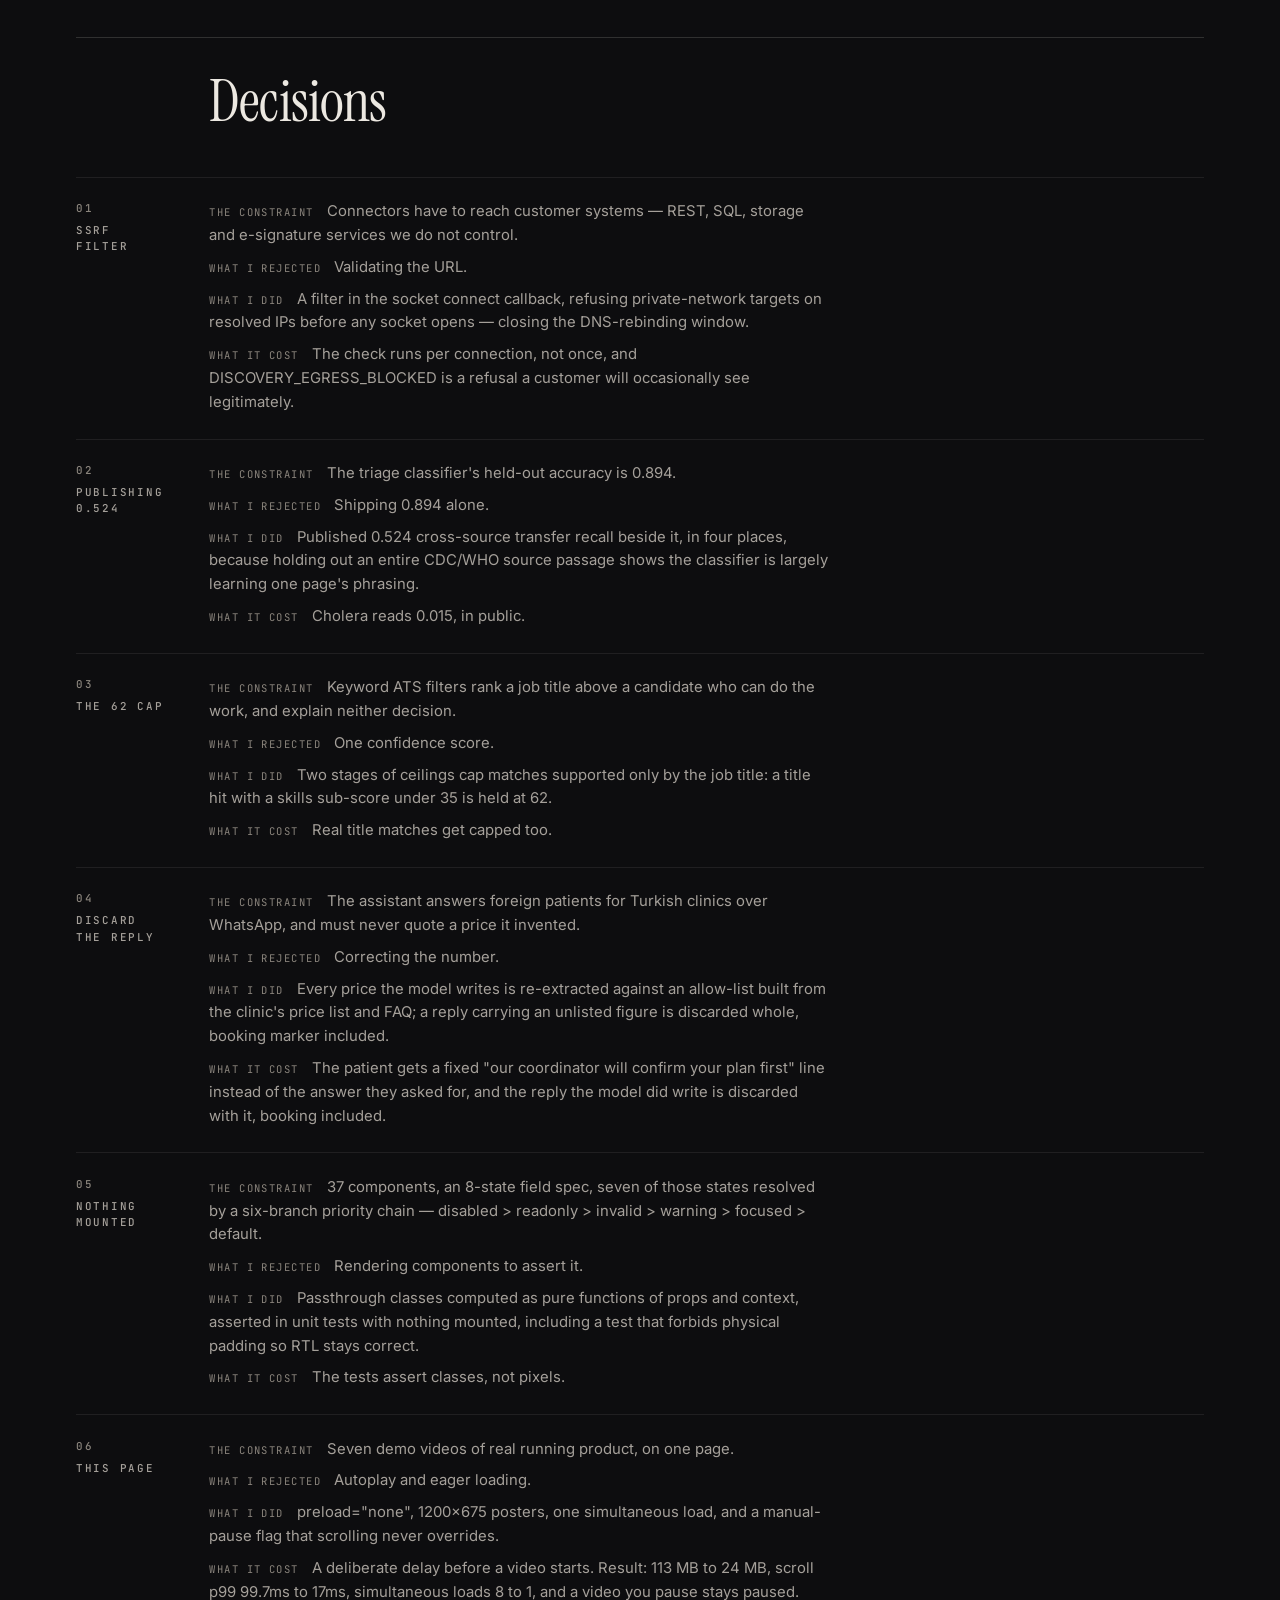
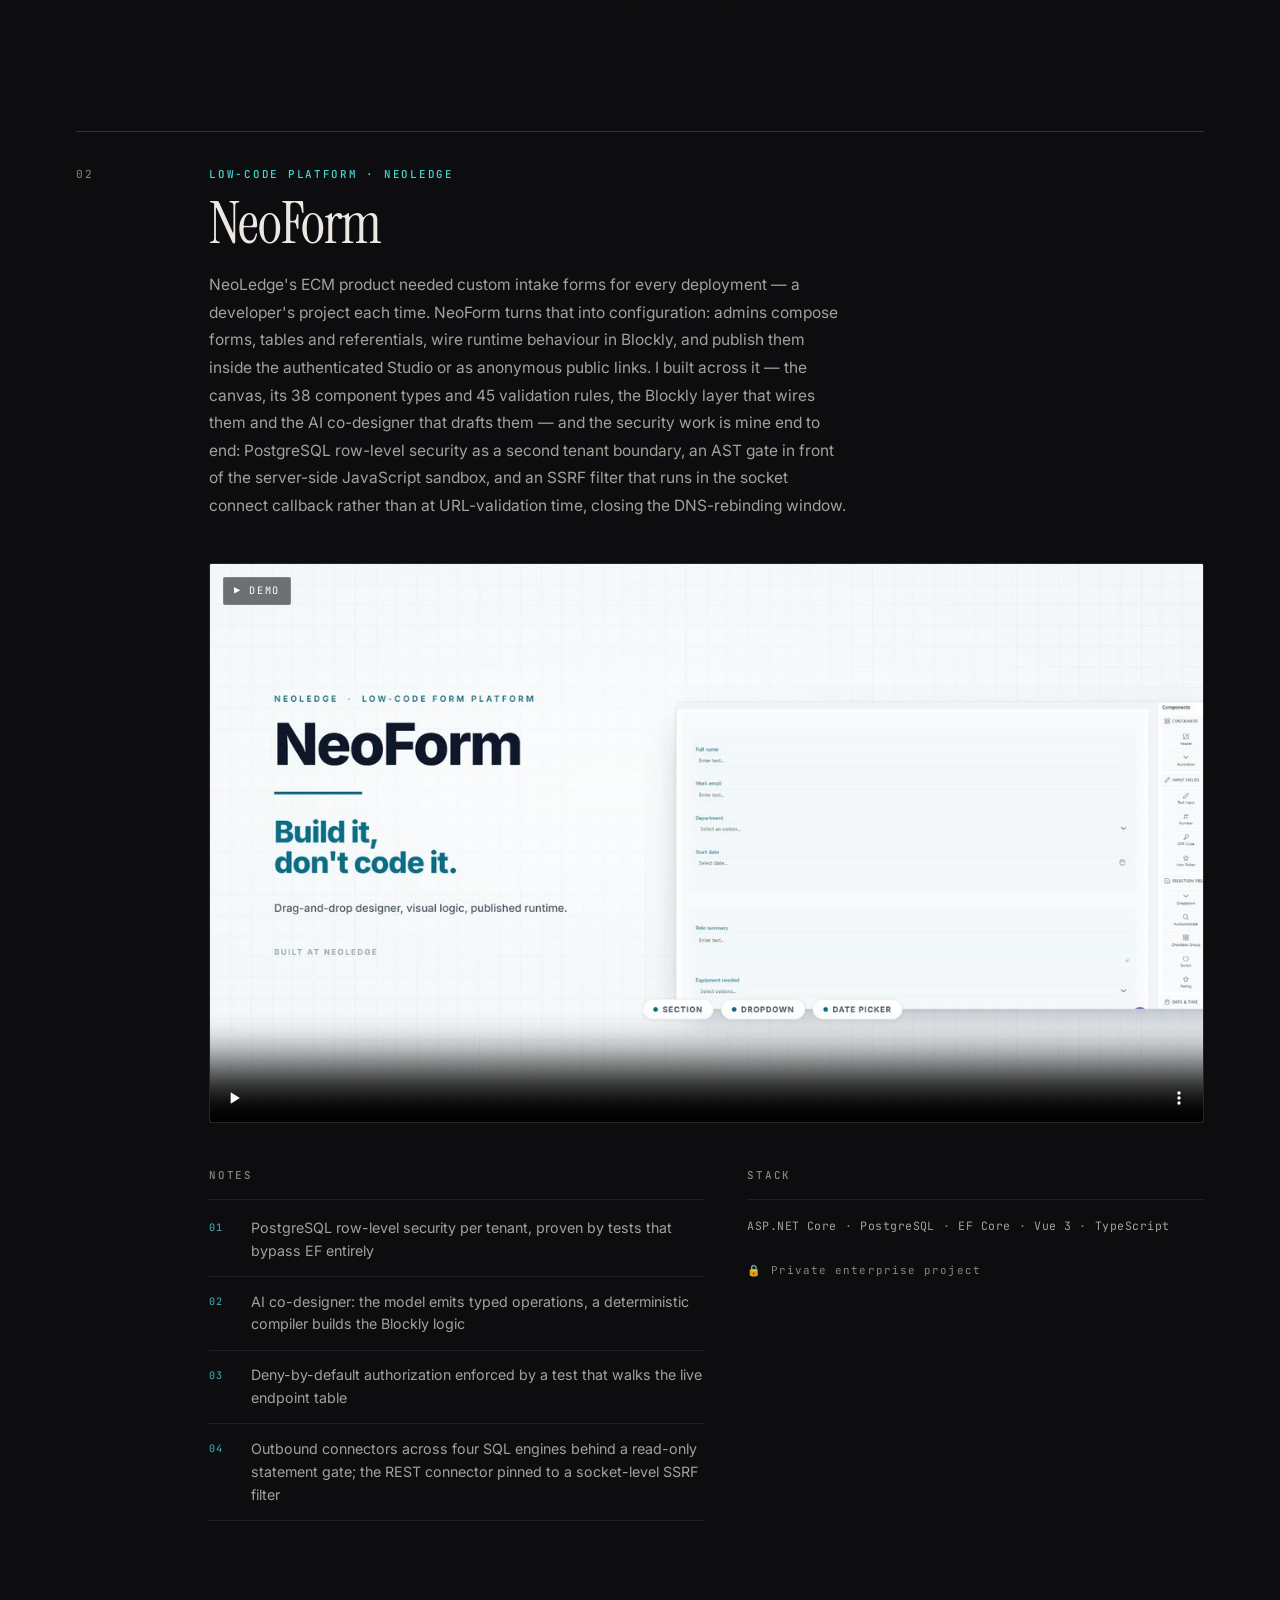
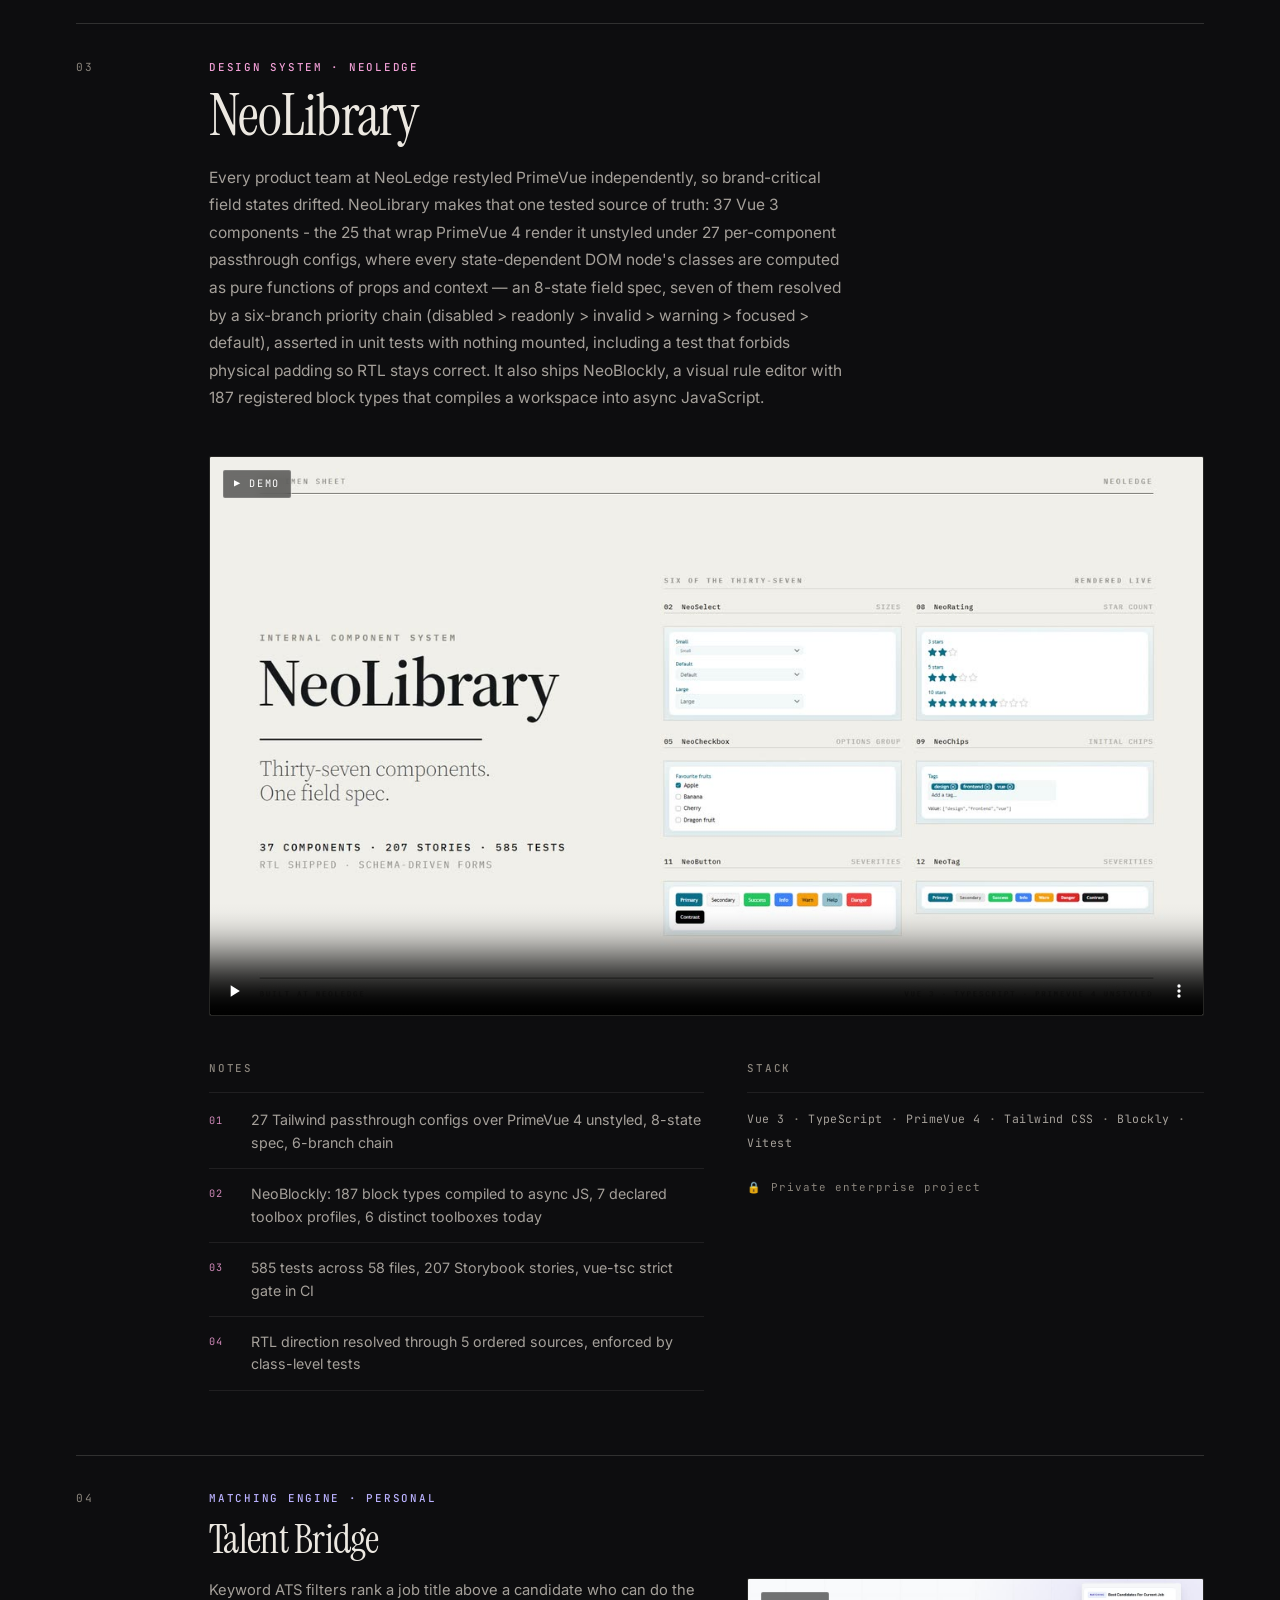
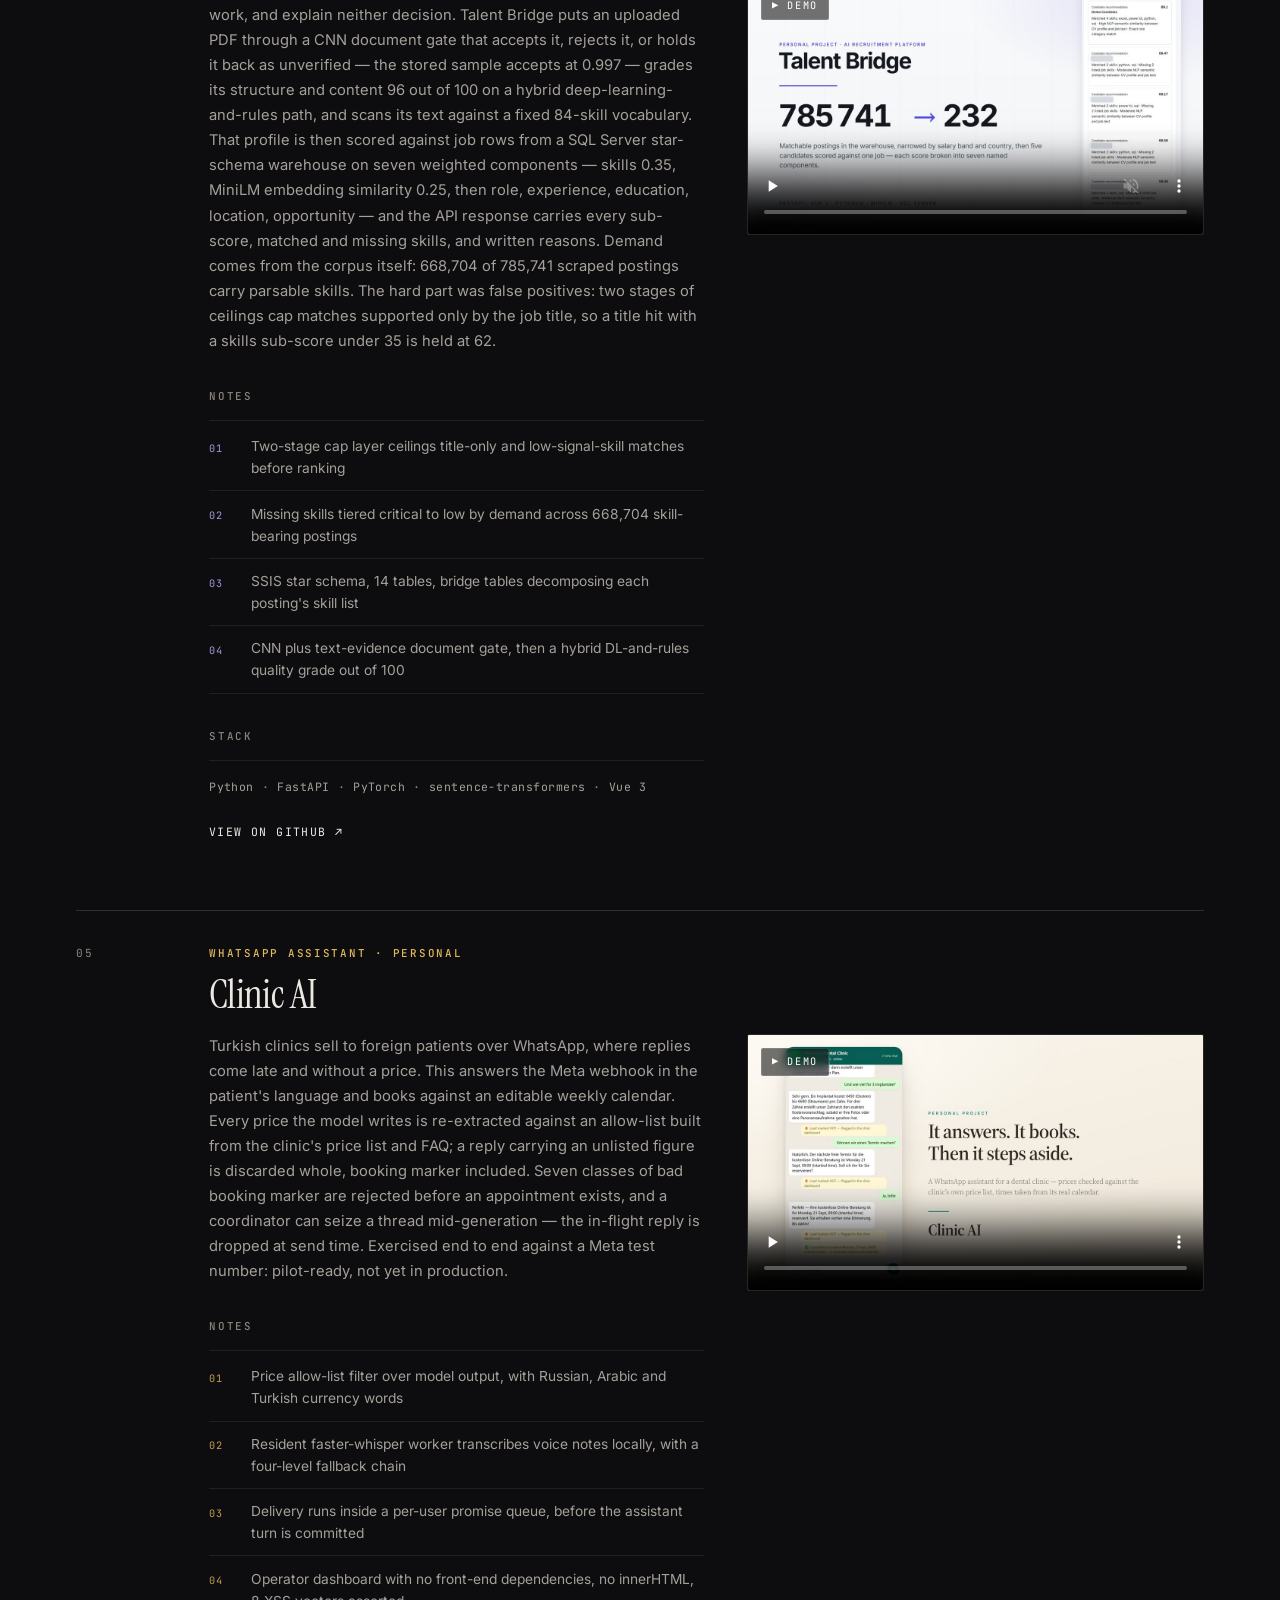
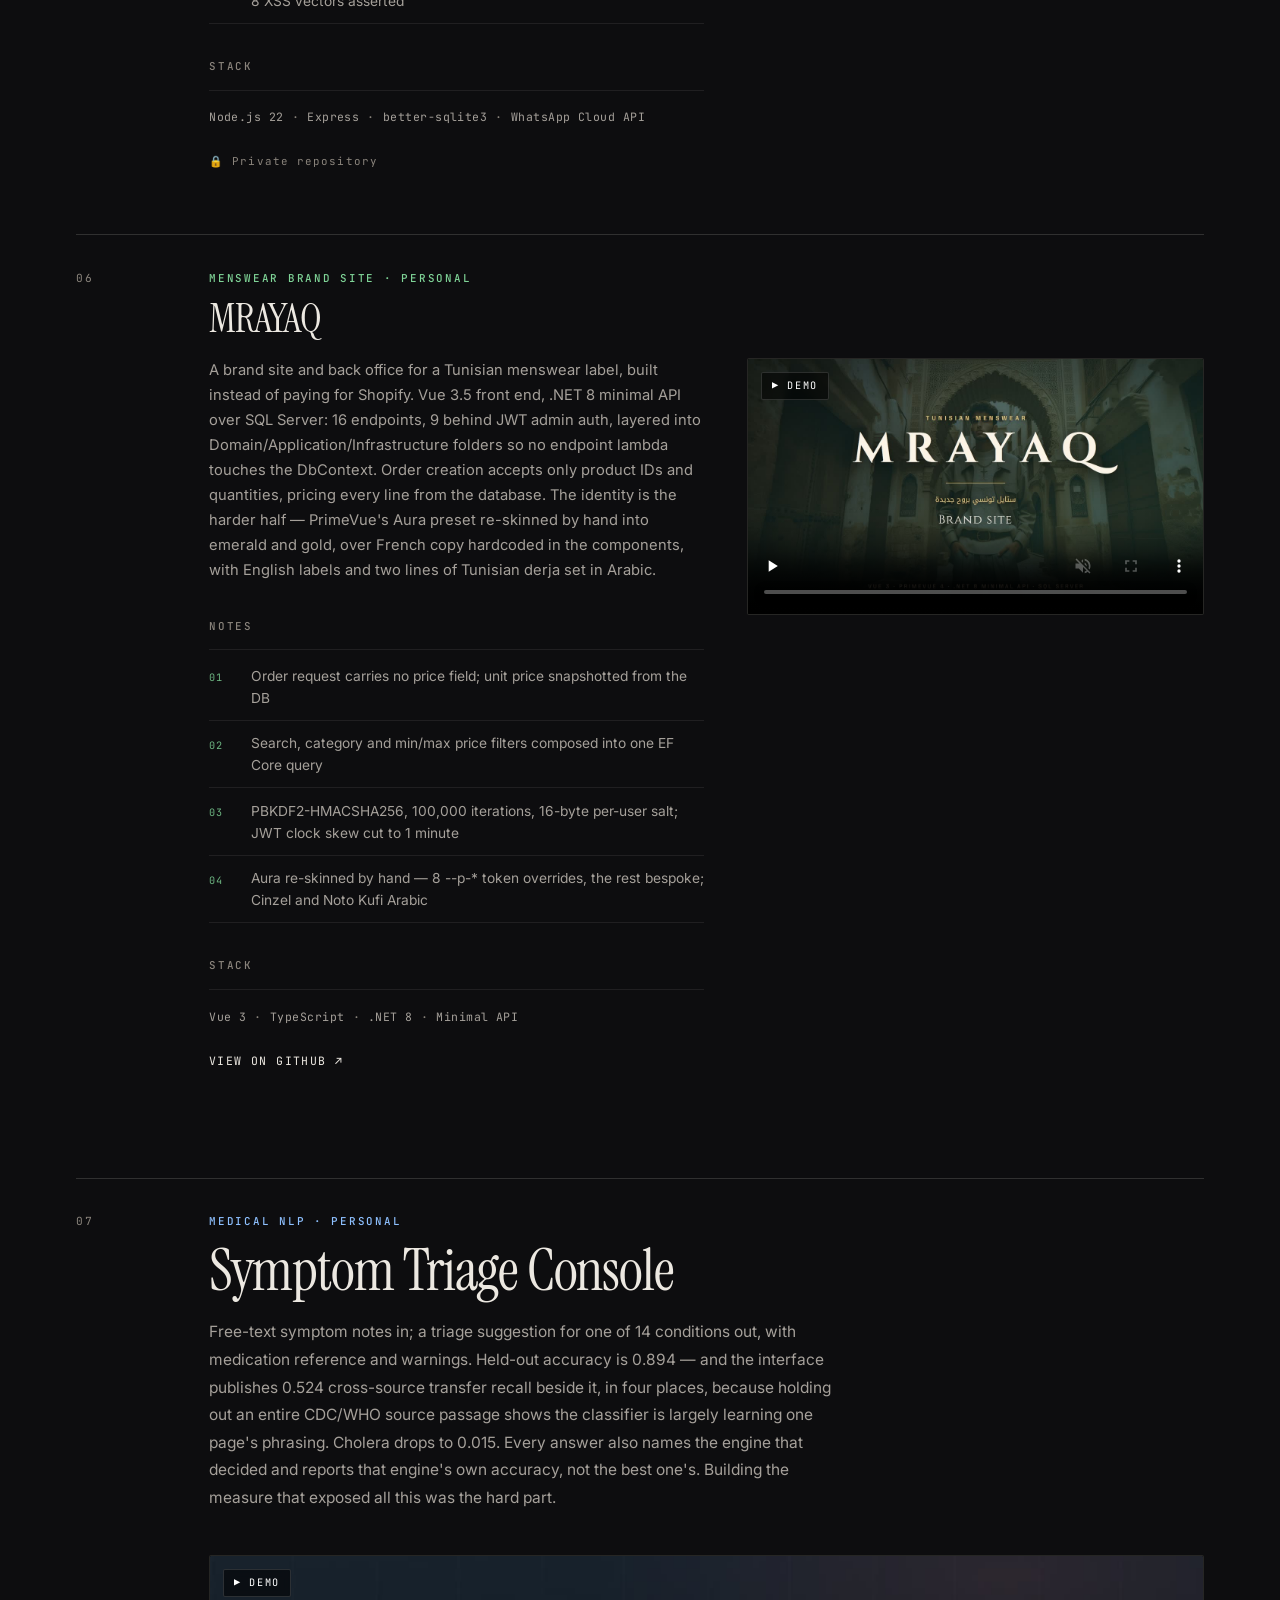
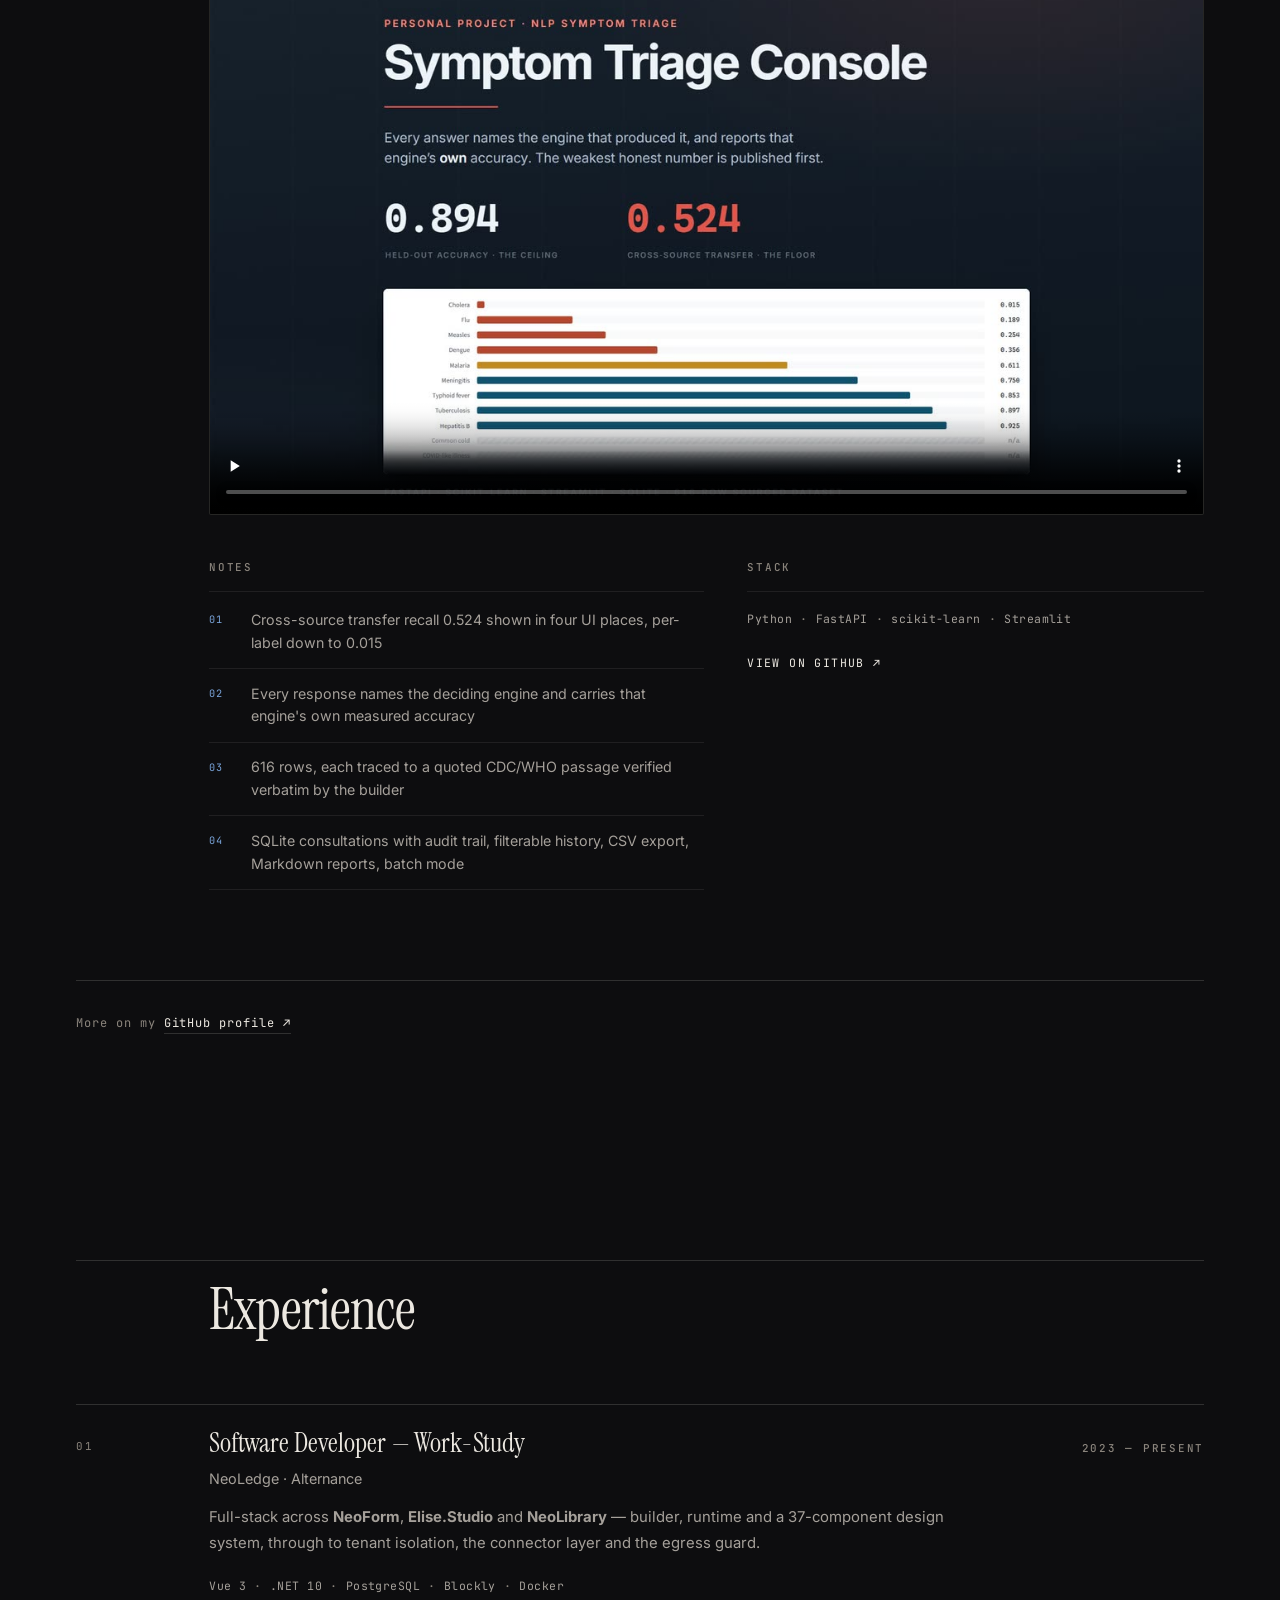
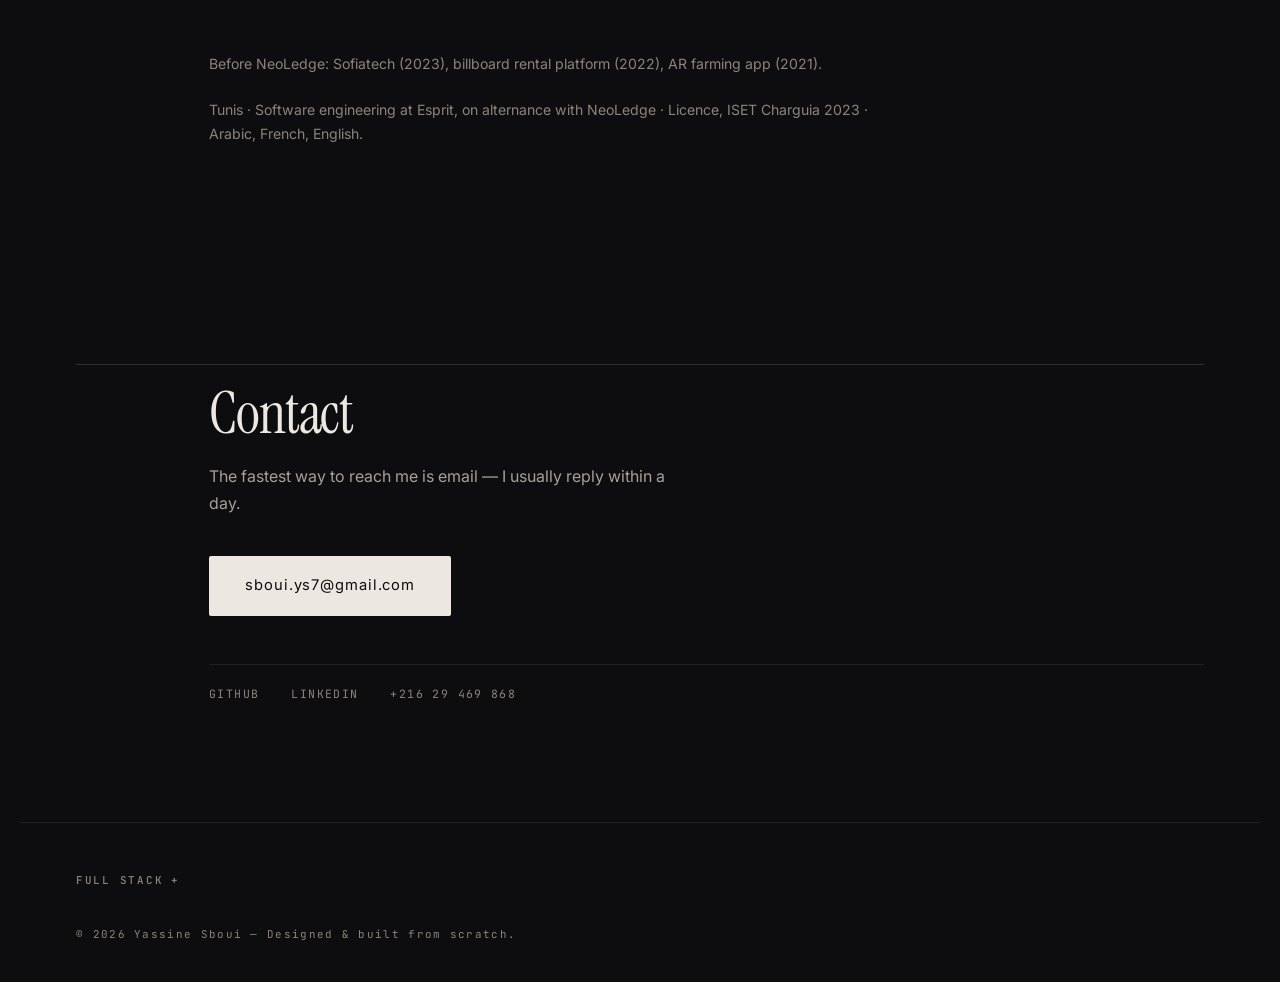
==== commit 0d65b638: "Describe the product, not the commit history A commit count measures my activity, not the thing I ma" ====
--- a/index.html
+++ b/index.html
@@ -142,10 +142,11 @@
                 <p class="term__line"><span class="term__prompt">➜</span> <span class="term__cmd">cat what-i-build.md</span></p>
                 <p class="term__out">
                   I build product and I own the security under it. At NeoLedge that has
-                  meant 989 of NeoForm's 2,359 commits — the form builder and the Blockly
-                  layer as much as the tenant boundary — and nine modules of Elise.Studio
-                  behind one console. The three mechanisms I would want you to check are
-                  further down; each one is a decision with a stated cost.
+                  meant NeoForm's drag-and-drop canvas, its 38 component types and the
+                  Blockly layer that wires them, as much as the tenant boundary
+                  underneath — and nine modules of Elise.Studio behind one console. The
+                  three mechanisms I would want you to check are further down; each one
+                  is a decision with a stated cost.
                 </p>
               </div>
 
@@ -213,8 +214,8 @@
             <a class="contents__link" href="#work-neoform">
               <span class="contents__no" aria-hidden="true">02</span>
               <span class="contents__name">NeoForm</span>
-              <span class="contents__number">2,359 commits</span>
-              <span class="contents__line">989 of its commits, from the builder canvas to row-level security</span>
+              <span class="contents__number">38 component types</span>
+              <span class="contents__line">drag-and-drop forms, Blockly logic, tenancy enforced in PostgreSQL</span>
             </a>
           </li>
           <li class="contents__item c--neolibrary">
@@ -384,7 +385,7 @@
               <h3 class="work__title">NeoForm</h3>
             </header>
             <p class="work__lede">
-              NeoLedge's ECM product needed custom intake forms for every deployment — a developer's project each time. NeoForm turns that into configuration: admins compose forms, tables and referentials, wire runtime behaviour in Blockly, and publish them inside the authenticated Studio or as anonymous public links. I built across it — 989 of its 2,359 commits, second of twelve authors, from the builder canvas and the Blockly layer through to the security work, which is mine end to end: PostgreSQL row-level security as a second tenant boundary, an AST gate in front of the server-side JavaScript sandbox, and an SSRF filter that runs in the socket connect callback rather than at URL-validation time, closing the DNS-rebinding window.
+              NeoLedge's ECM product needed custom intake forms for every deployment — a developer's project each time. NeoForm turns that into configuration: admins compose forms, tables and referentials, wire runtime behaviour in Blockly, and publish them inside the authenticated Studio or as anonymous public links. I built across it — the canvas, its 38 component types and 45 validation rules, the Blockly layer that wires them and the AI co-designer that drafts them — and the security work is mine end to end: PostgreSQL row-level security as a second tenant boundary, an AST gate in front of the server-side JavaScript sandbox, and an SSRF filter that runs in the socket connect callback rather than at URL-validation time, closing the DNS-rebinding window.
             </p>
             <div class="work__figure">
               <div class="project__media">
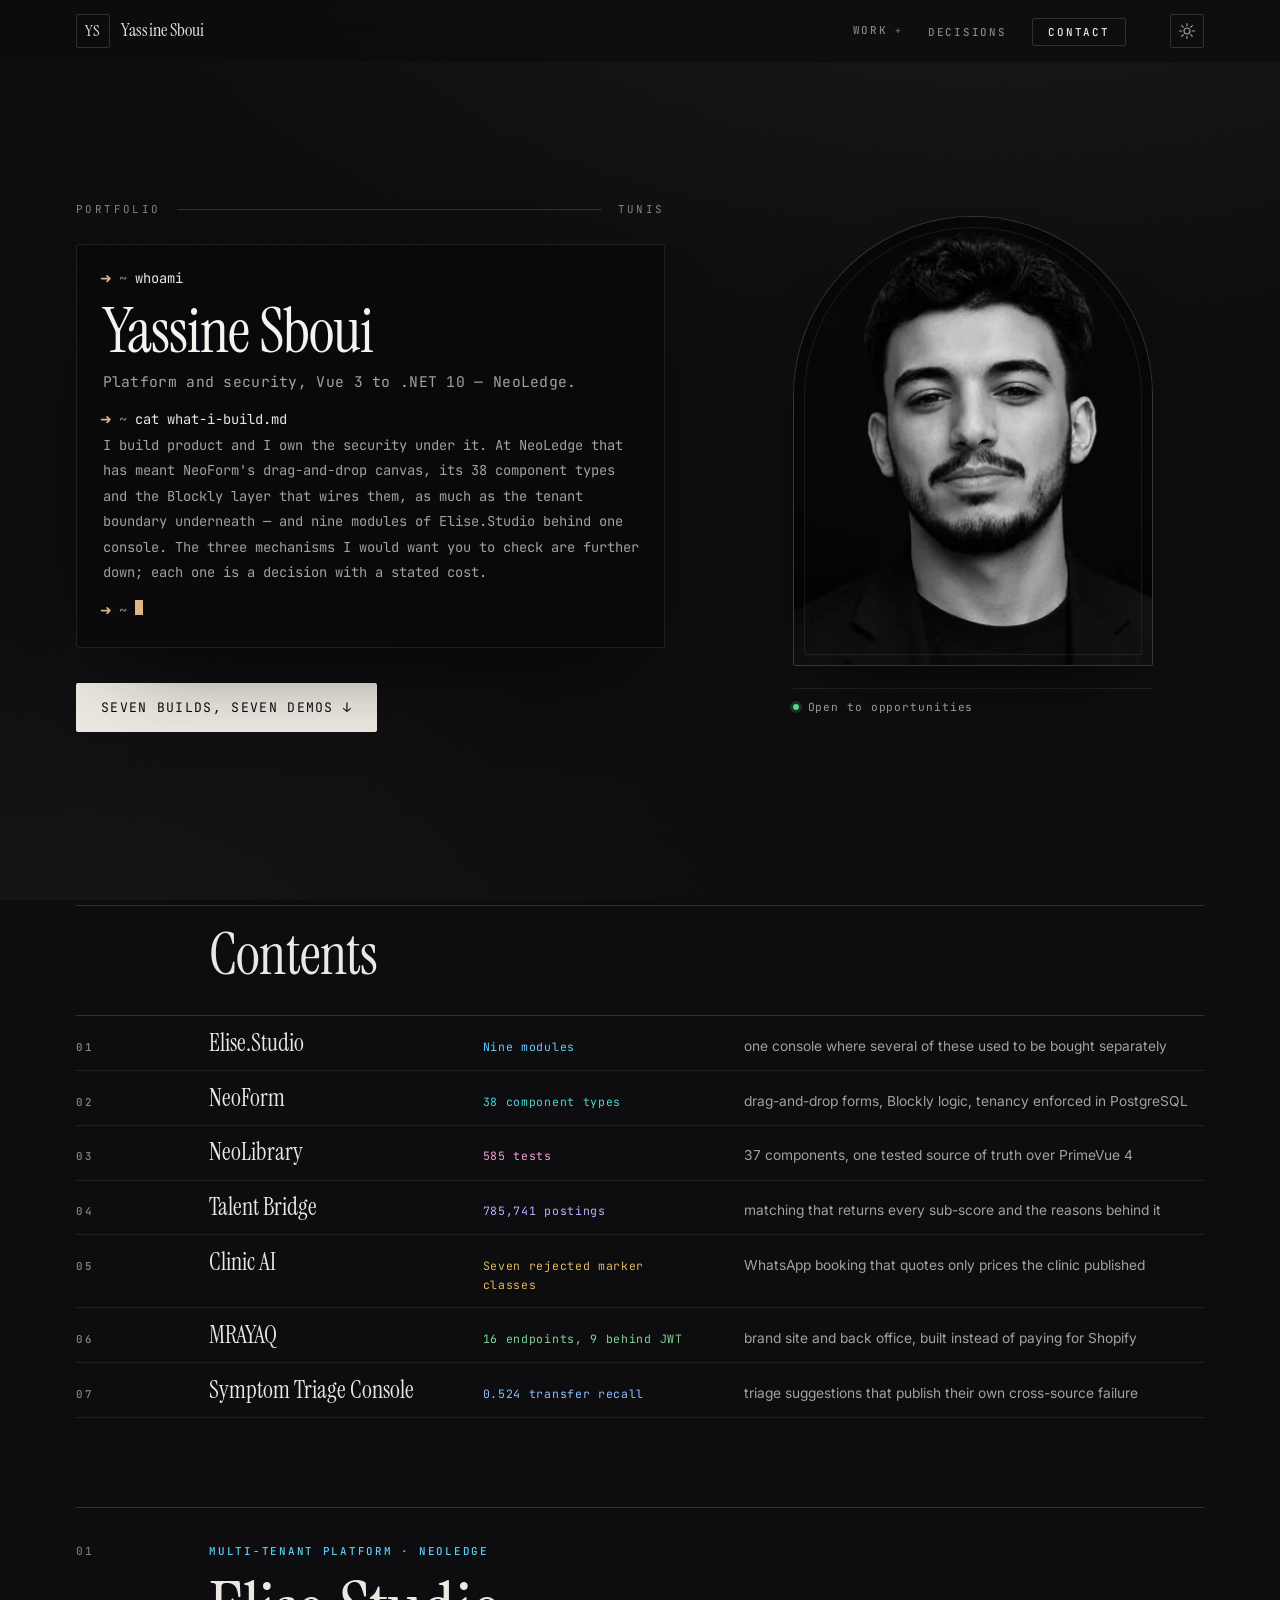
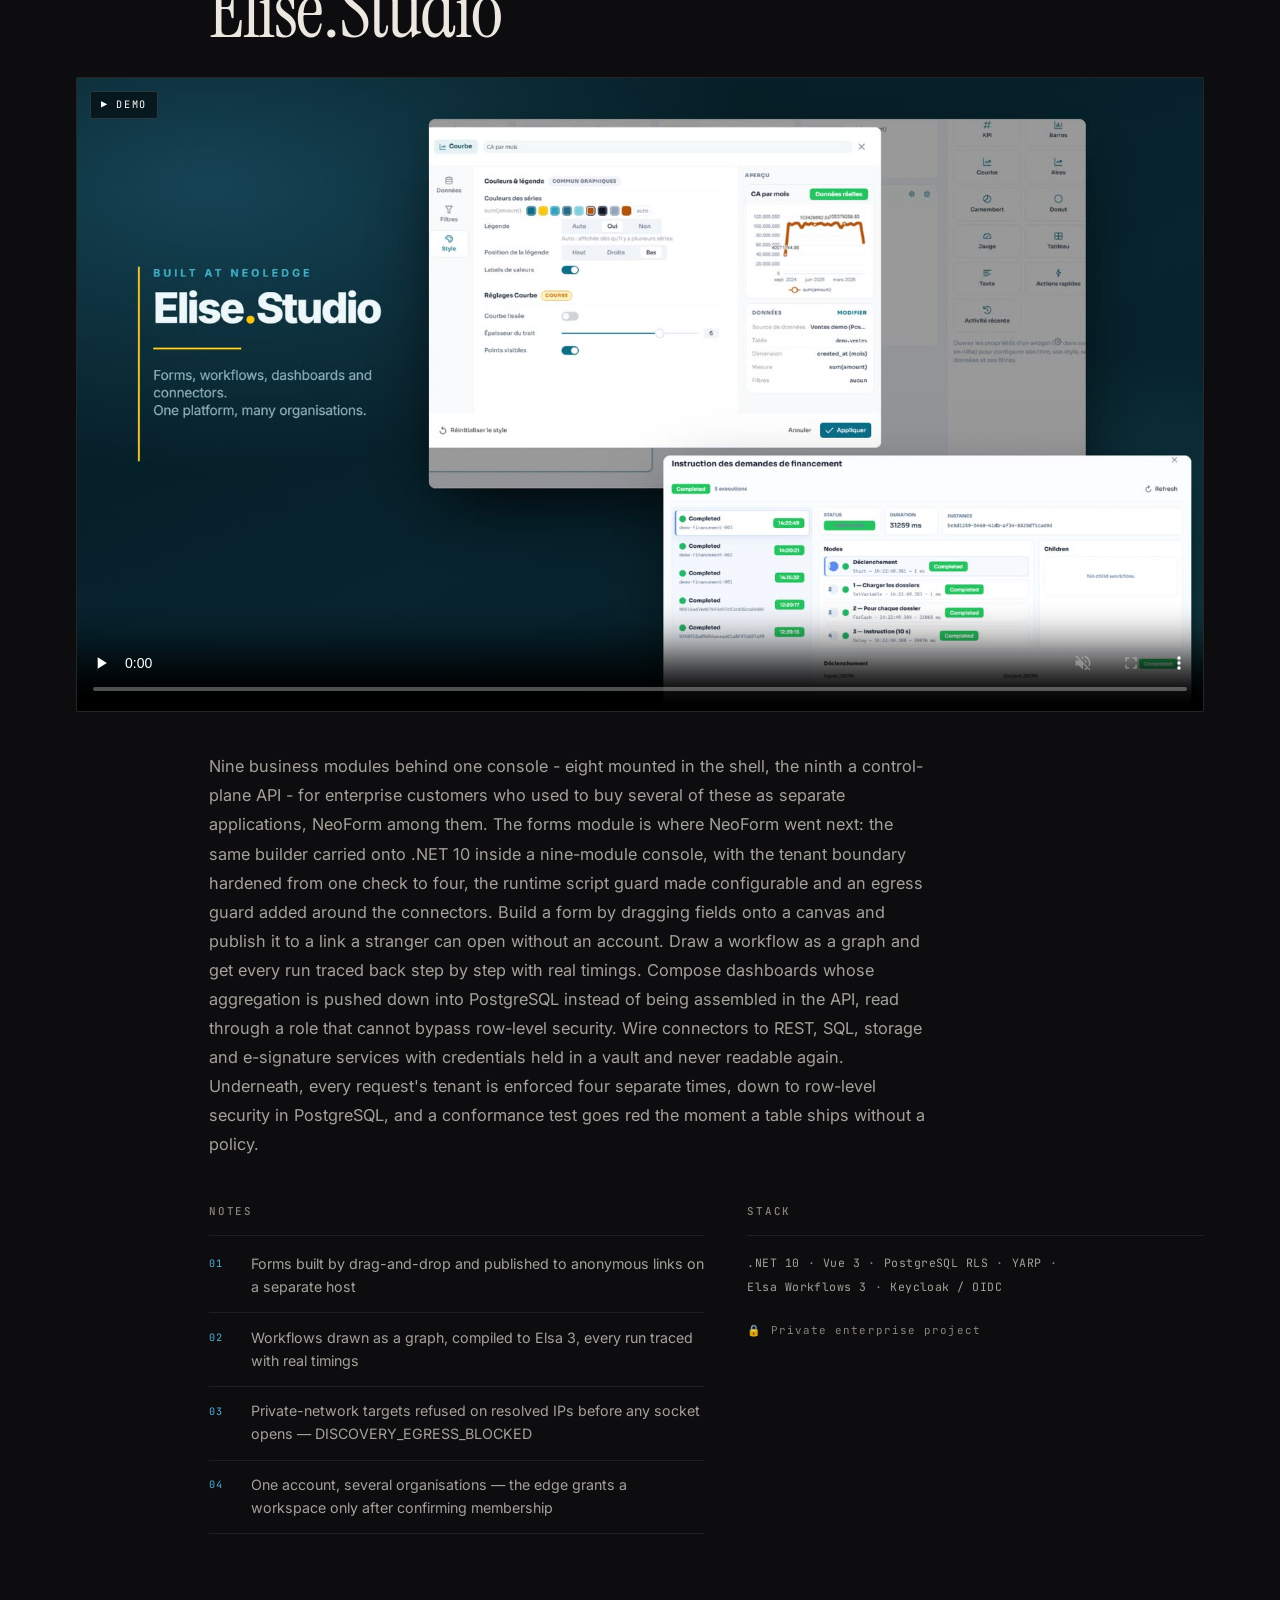
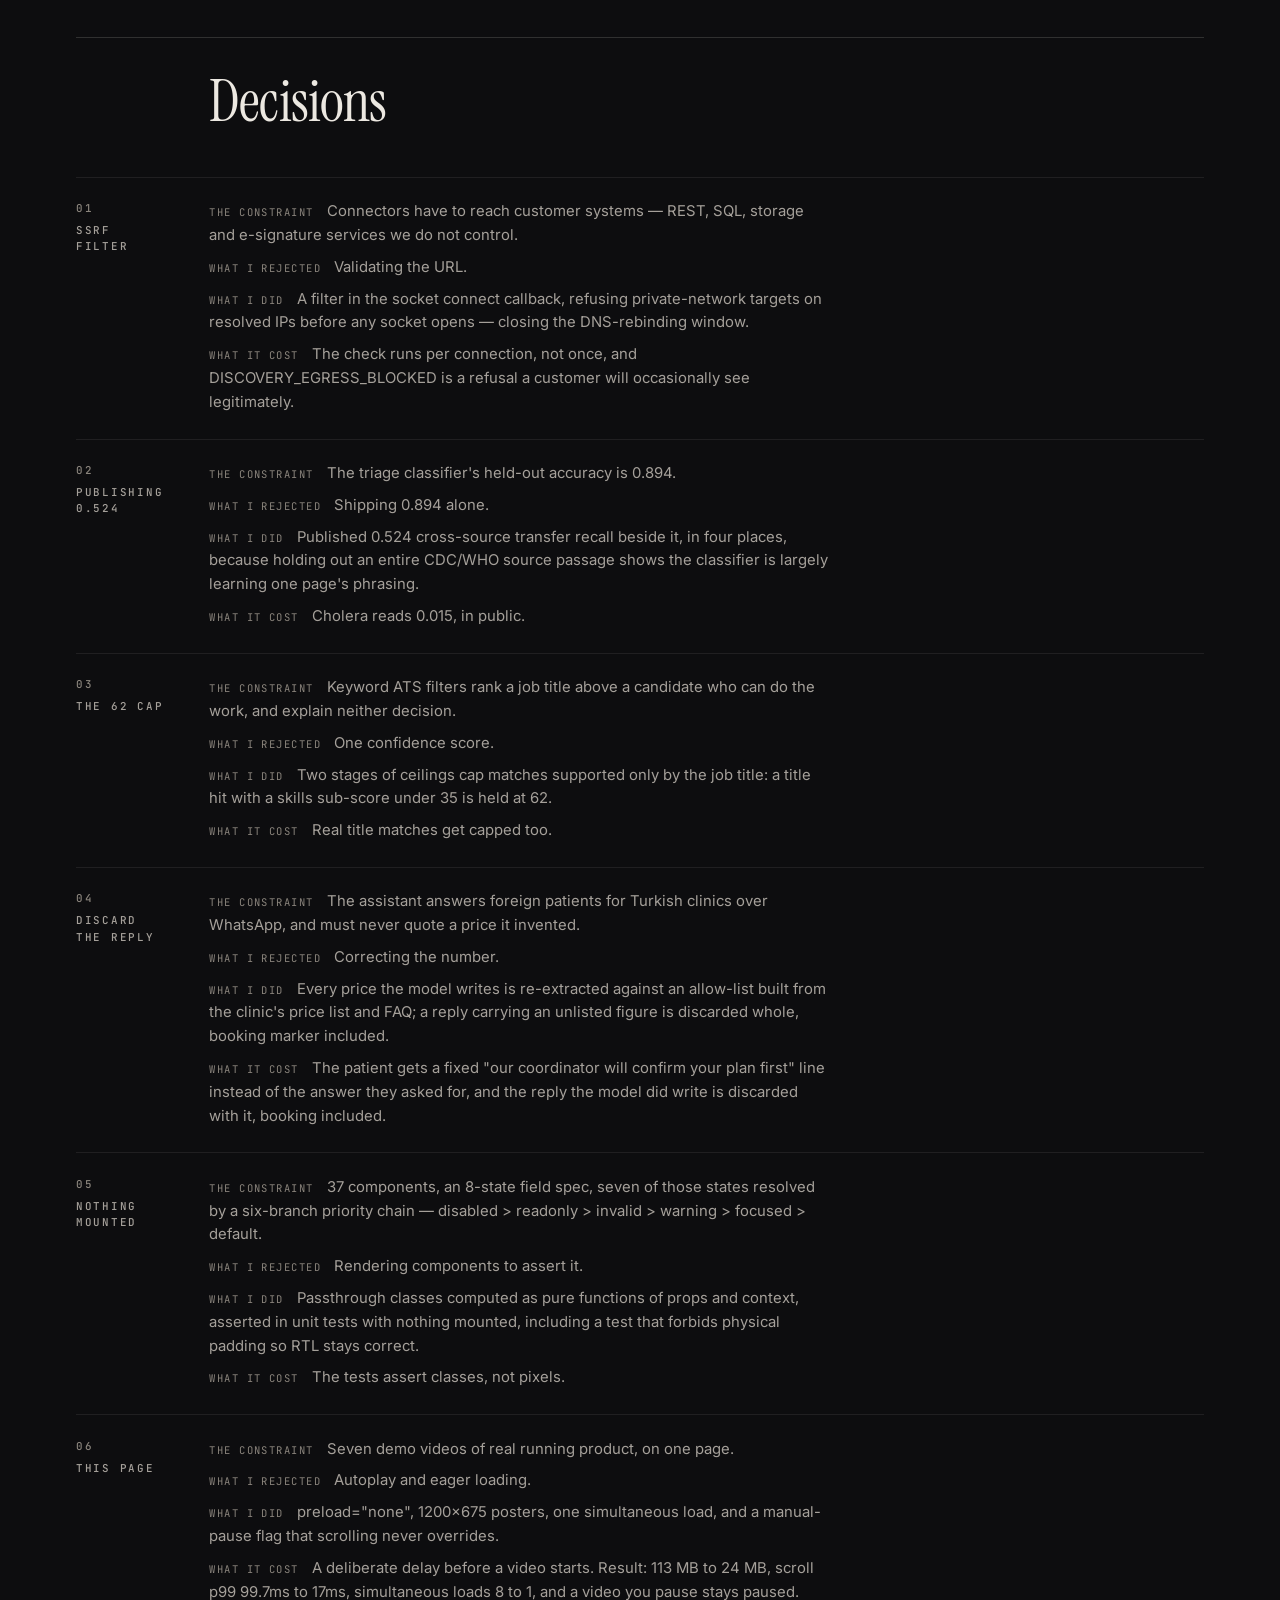
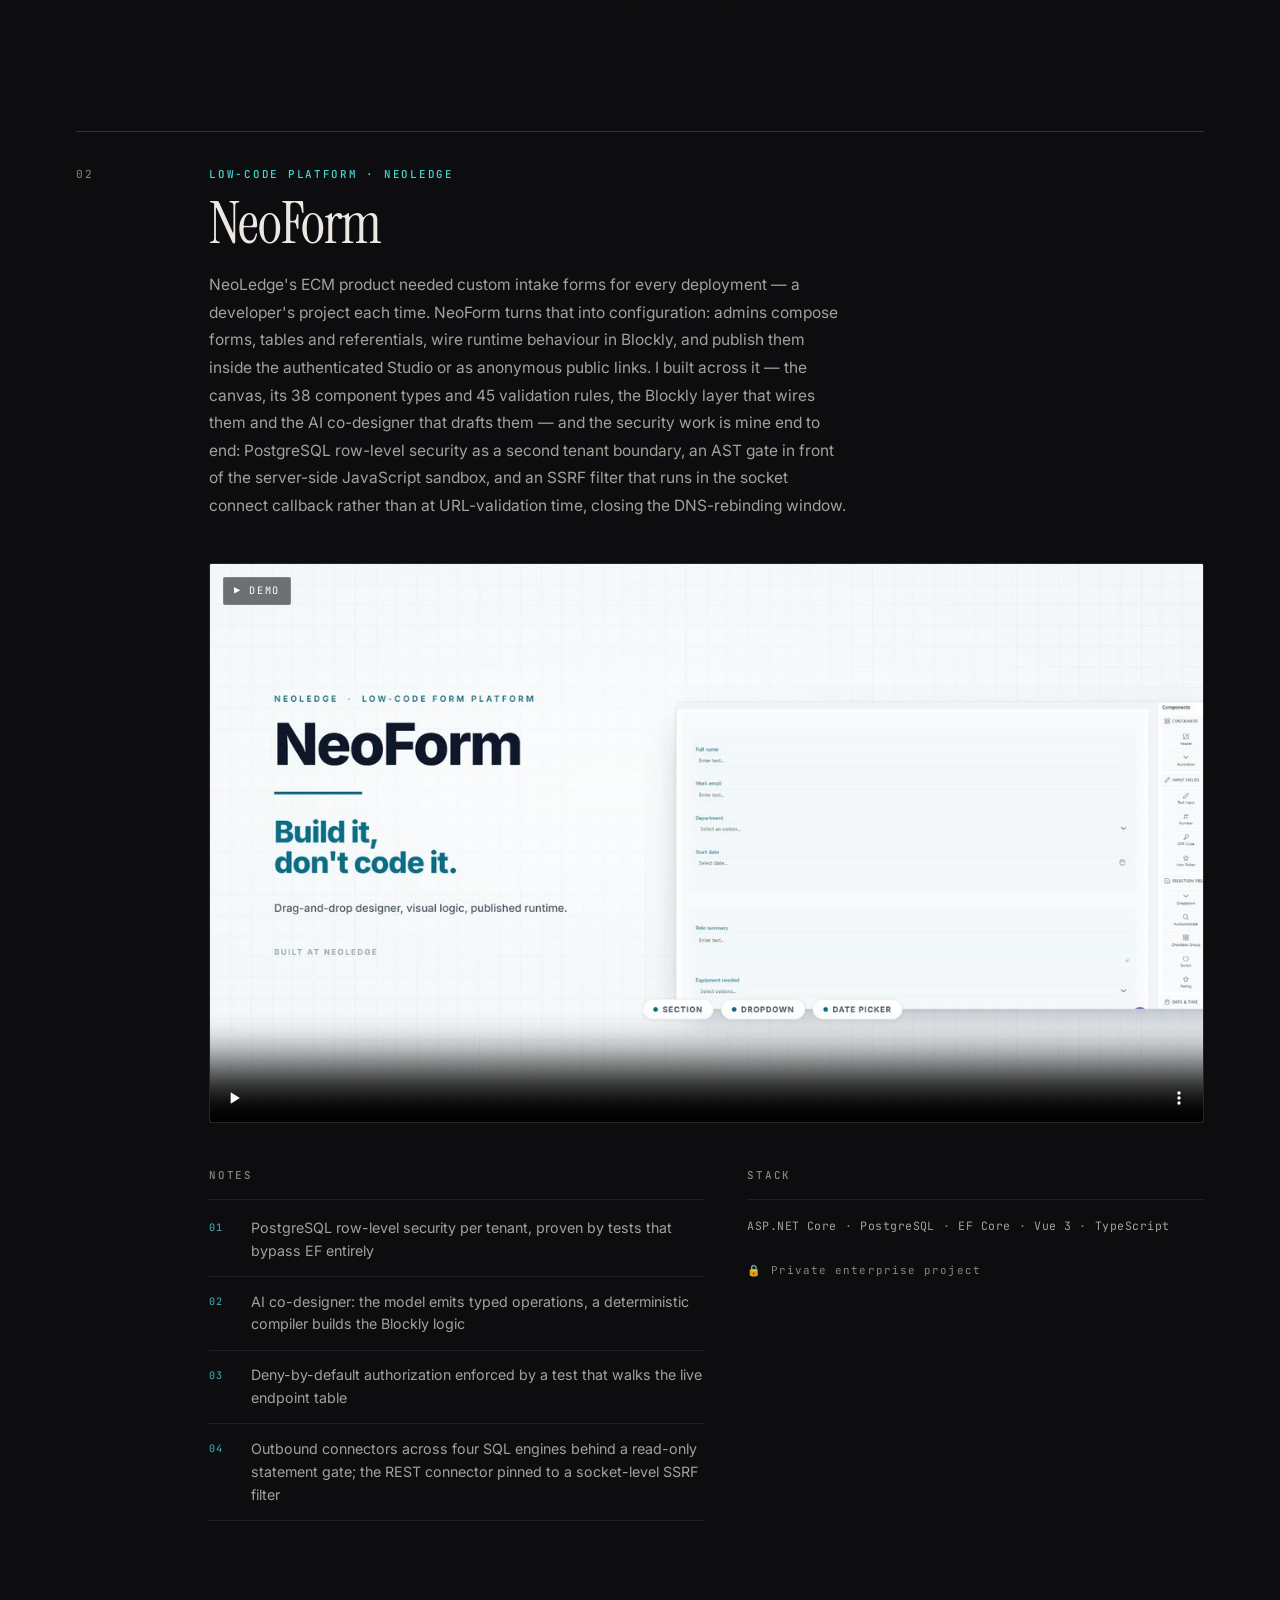
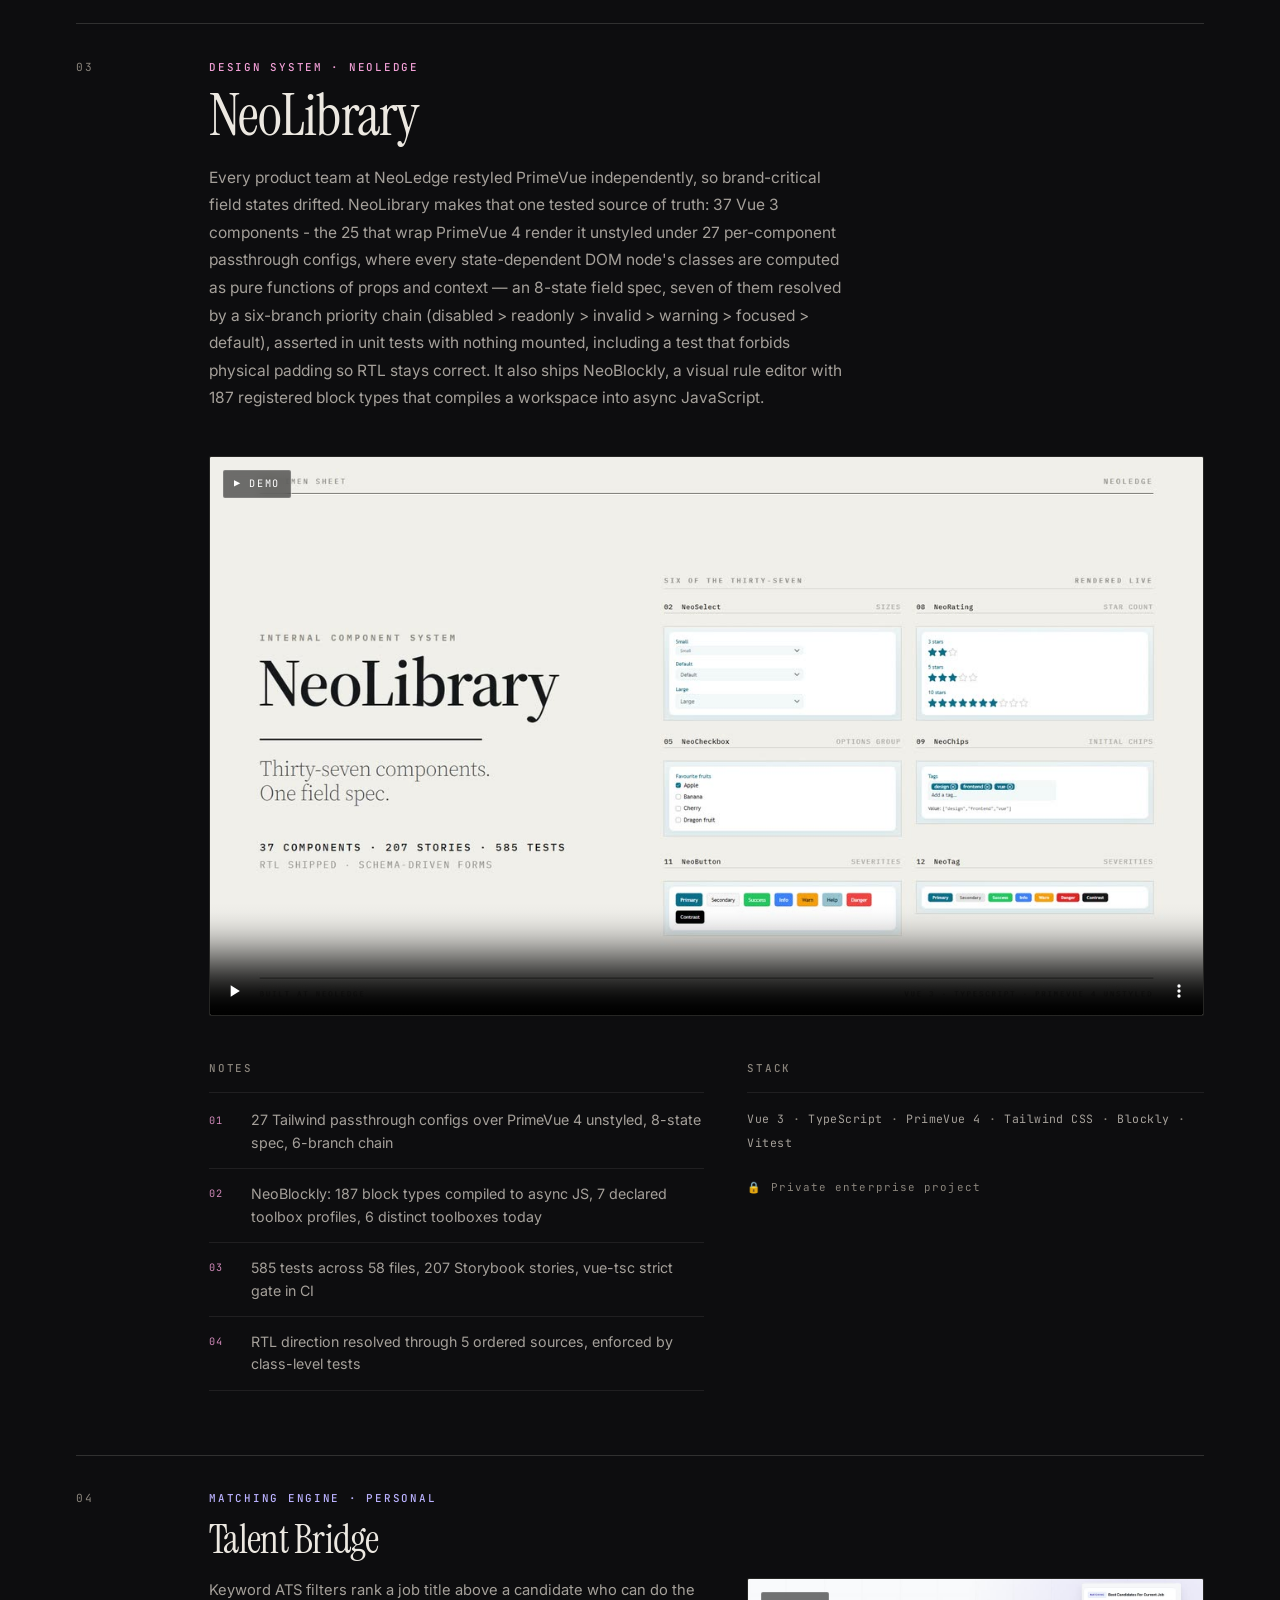
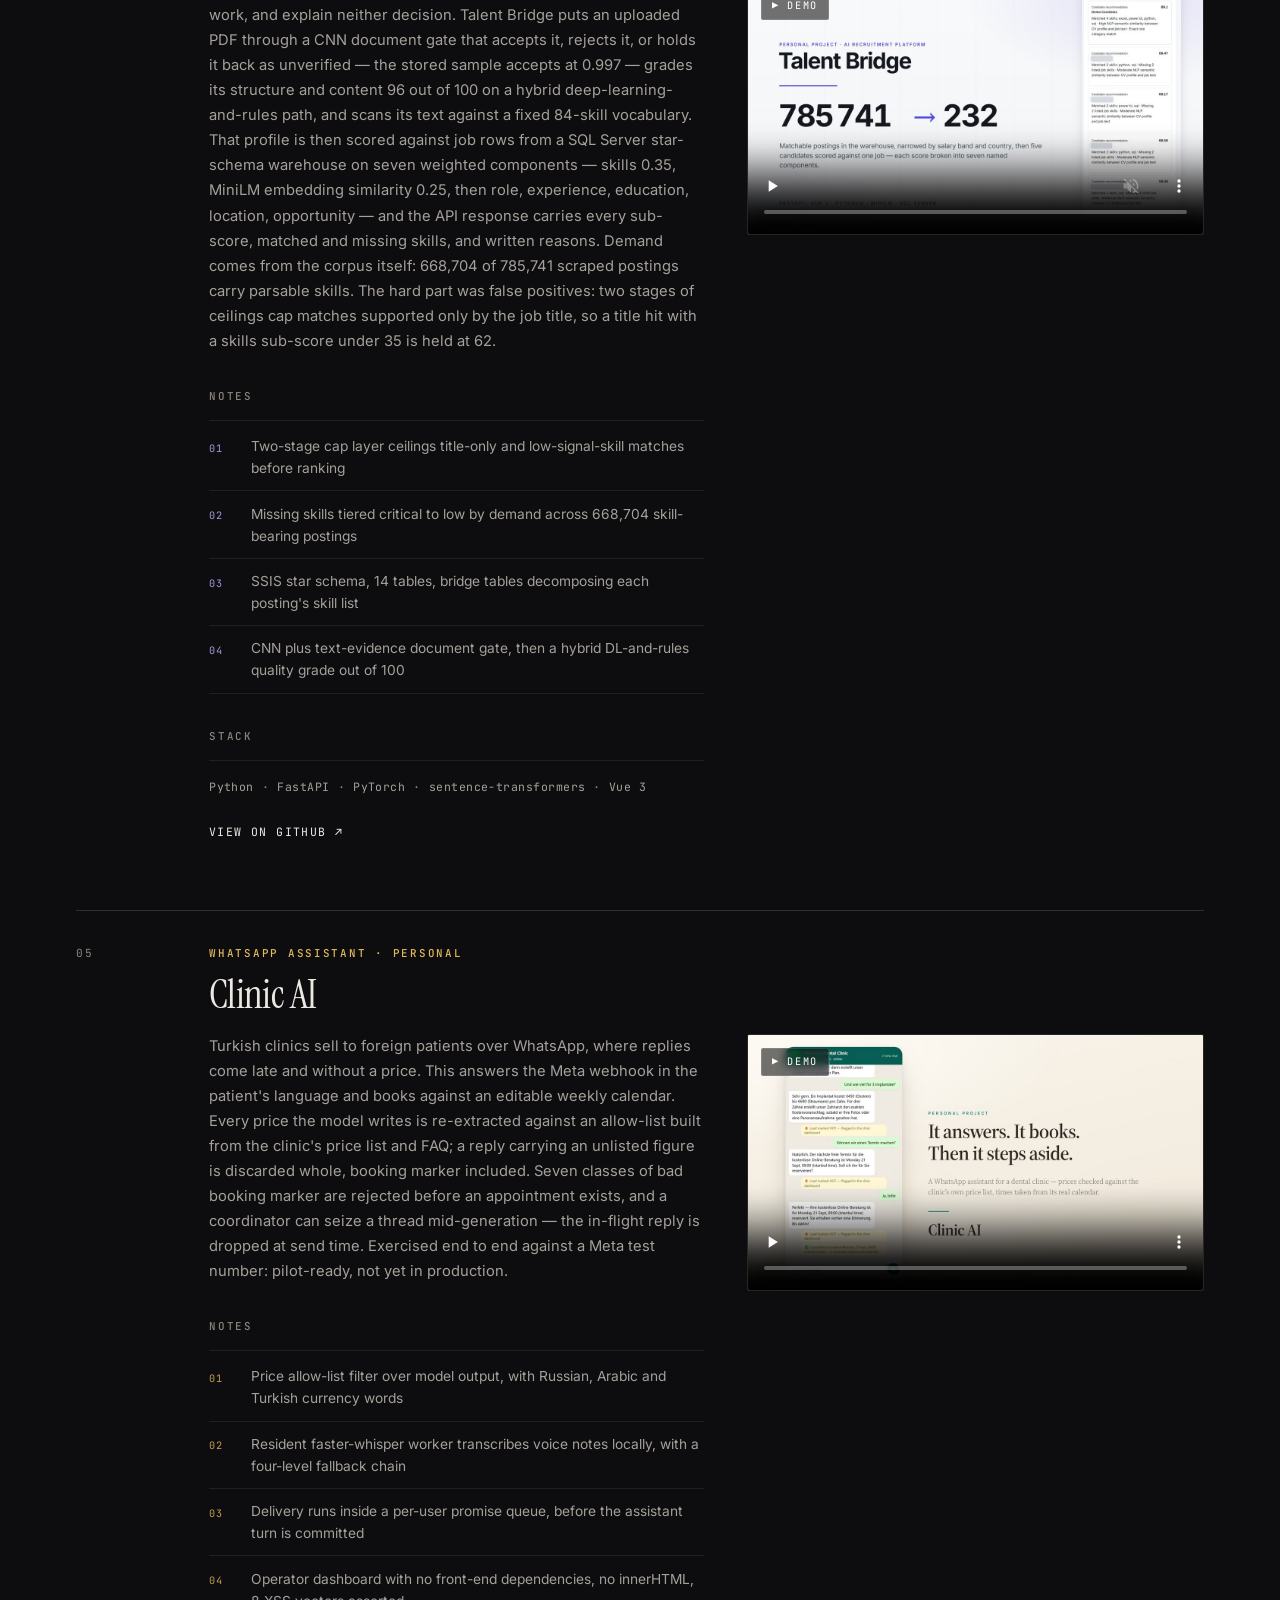
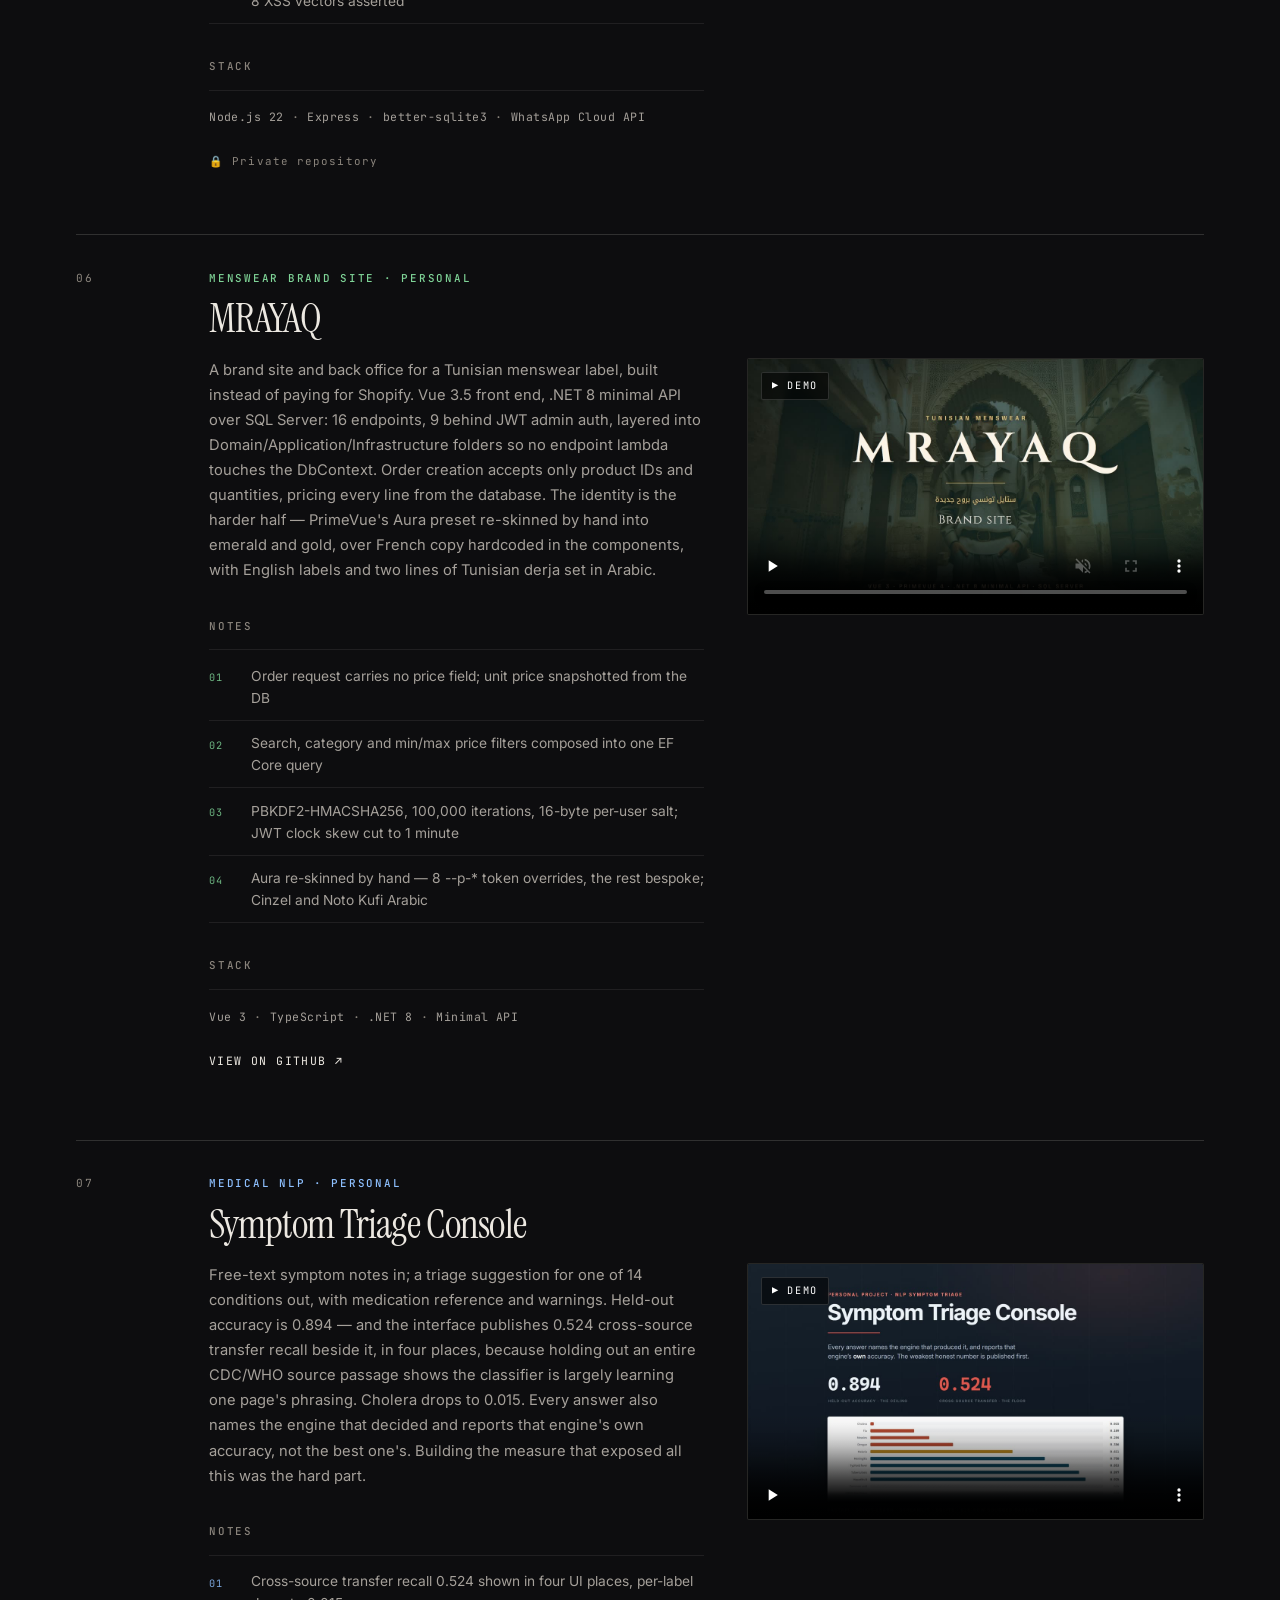
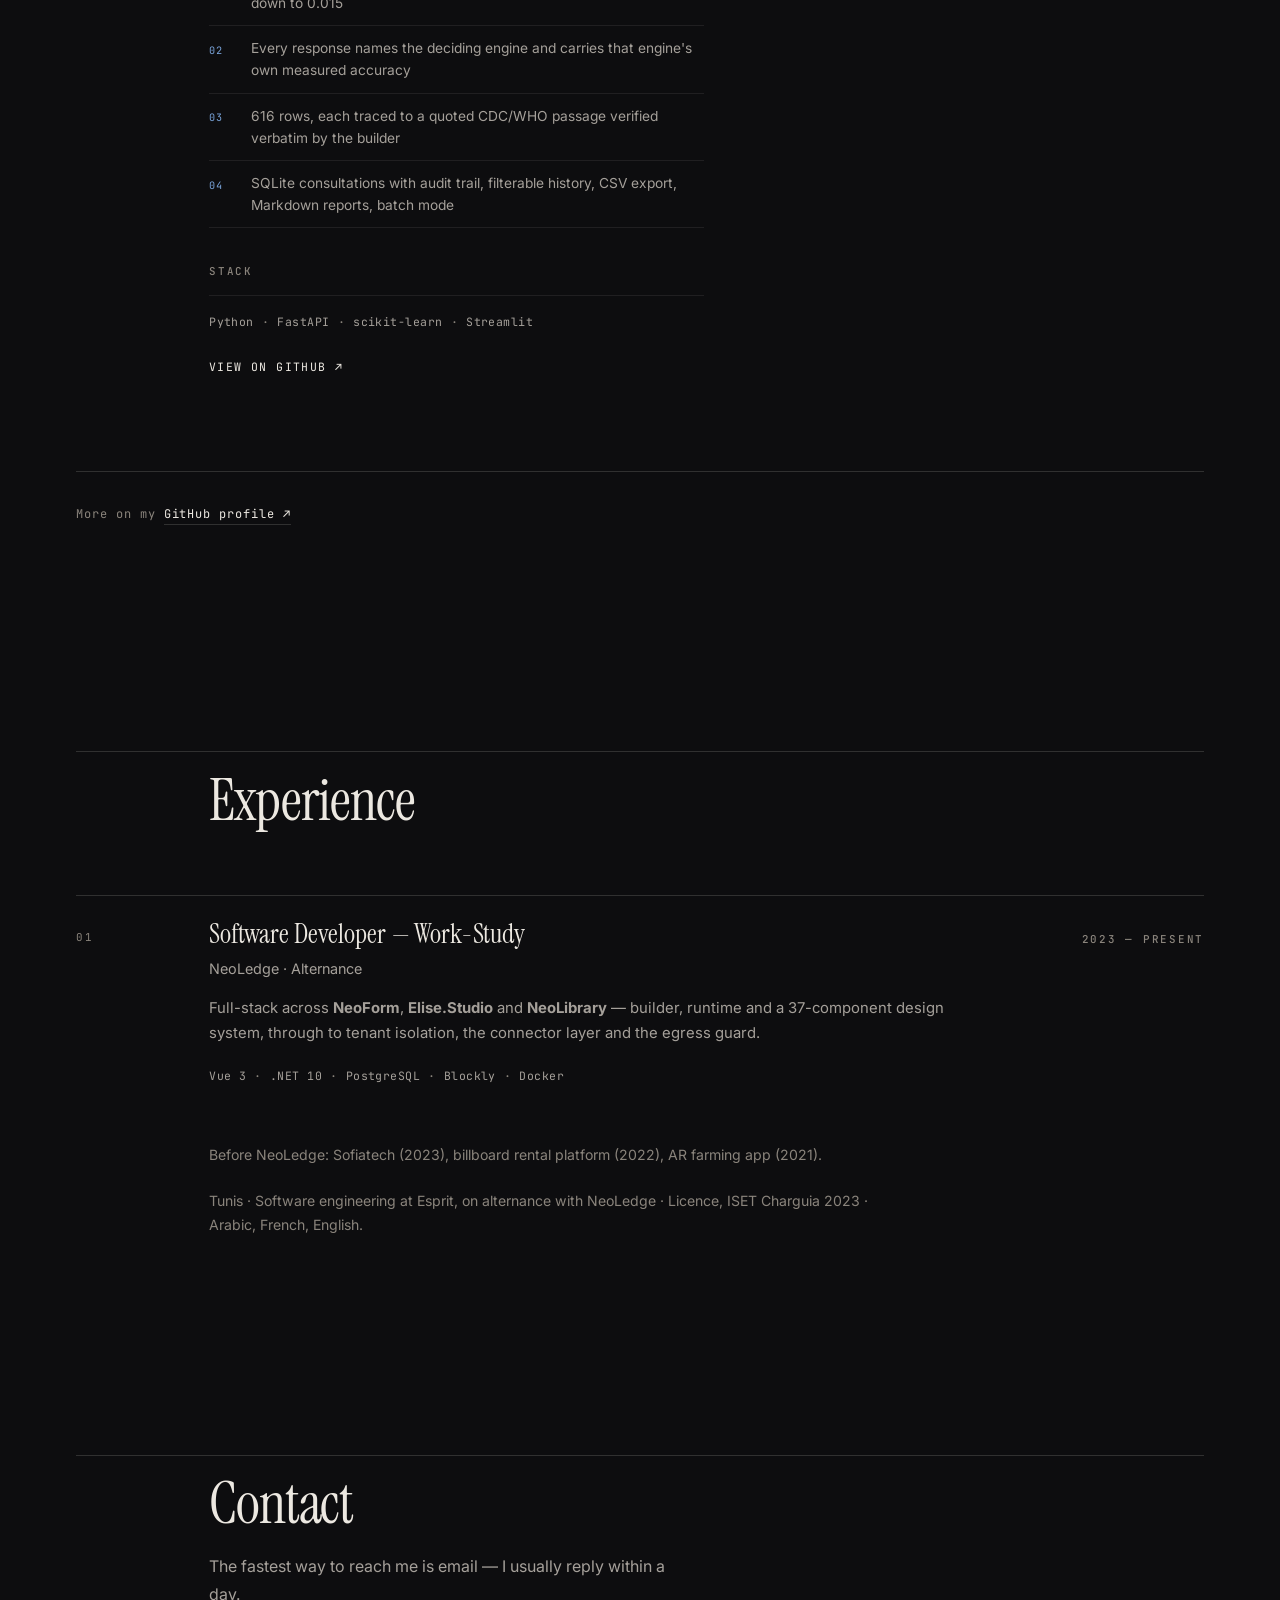
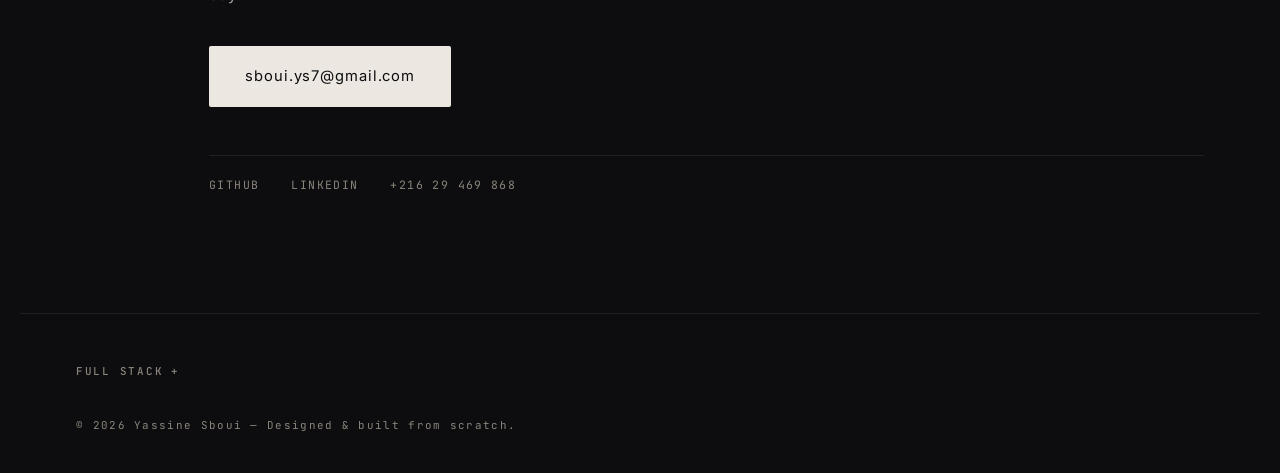
==== commit d9c47796: "Give the last spread the compact weight its neighbours carry Moving the Symptom Triage Console to po" ====
--- a/index.html
+++ b/index.html
@@ -598,7 +598,7 @@
             </div>
           </article>
           <!-- Symptom Triage Console -->
-          <article class="work work--medical reveal" id="work-medical-nlp">
+          <article class="work work--medical work--brief reveal" id="work-medical-nlp">
             <p class="work__no" aria-hidden="true">07</p>
             <header class="work__head">
               <p class="work__kicker">Medical NLP · Personal</p>
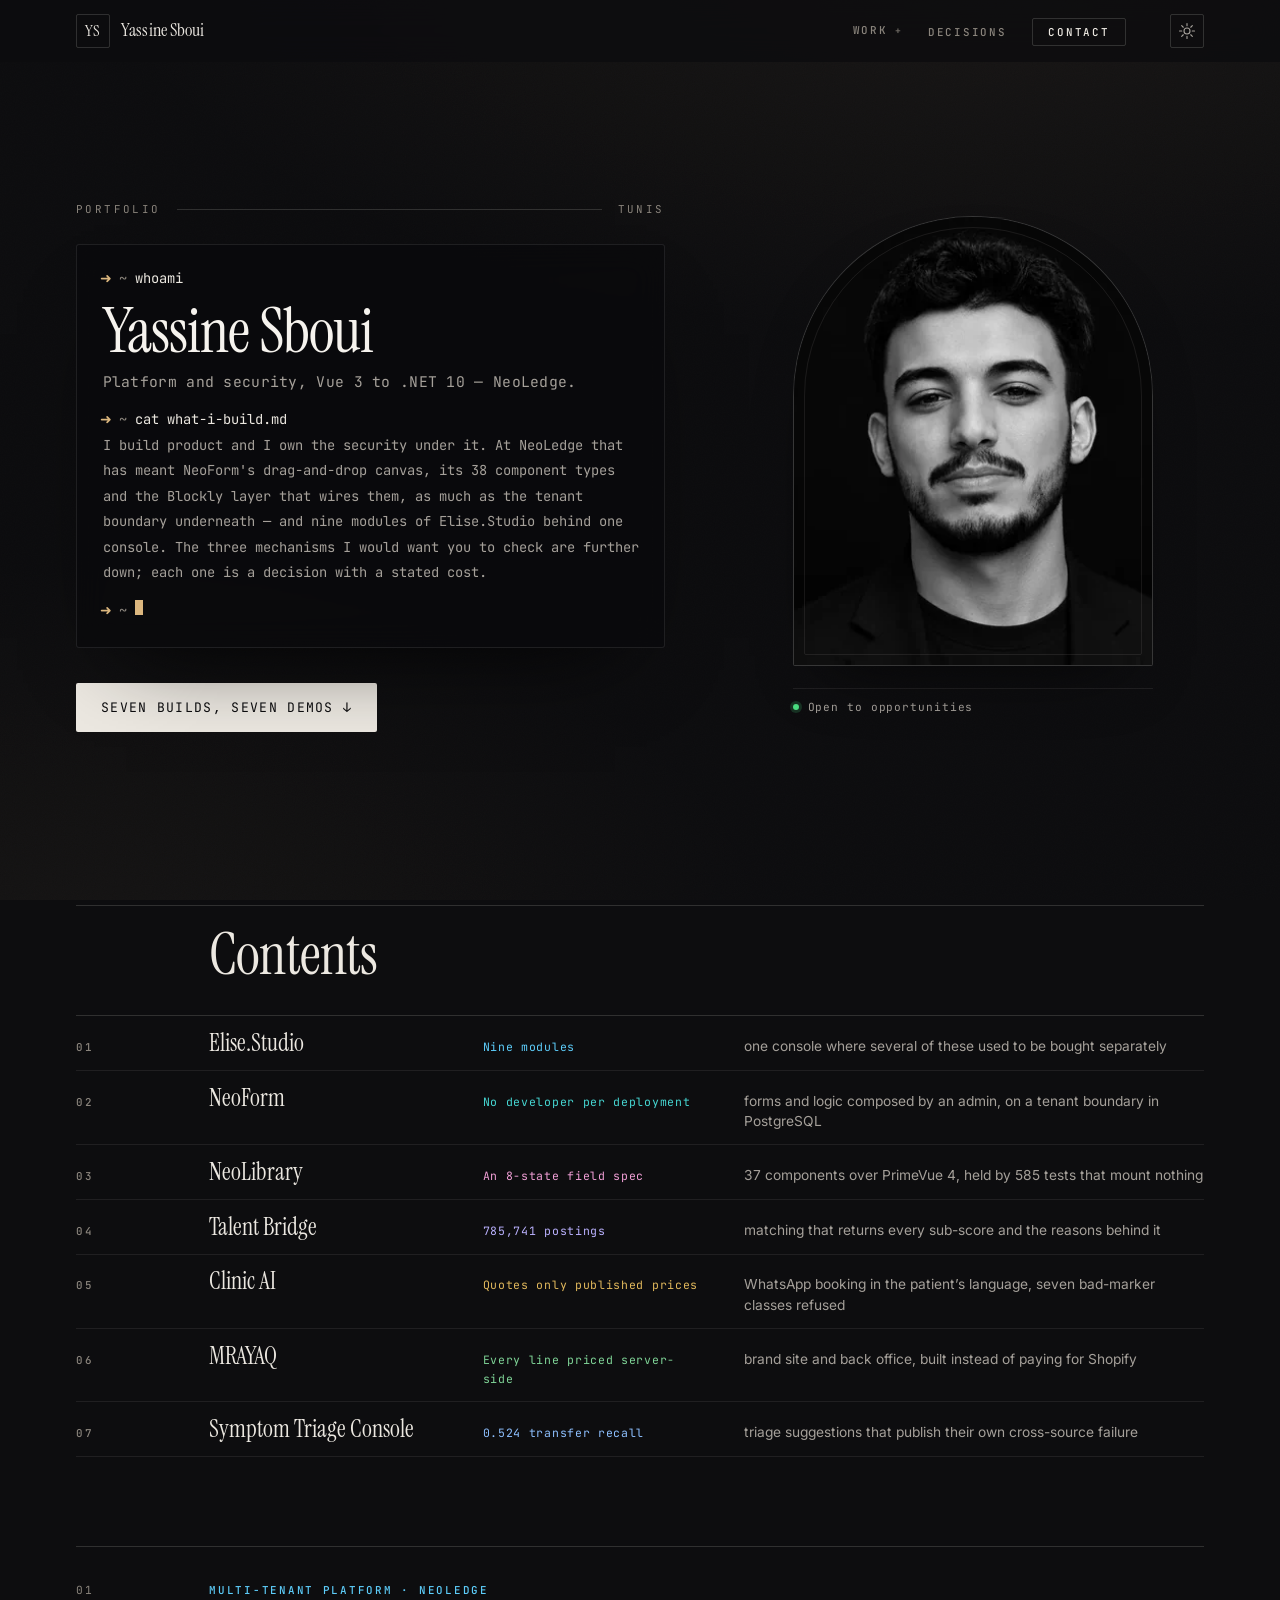
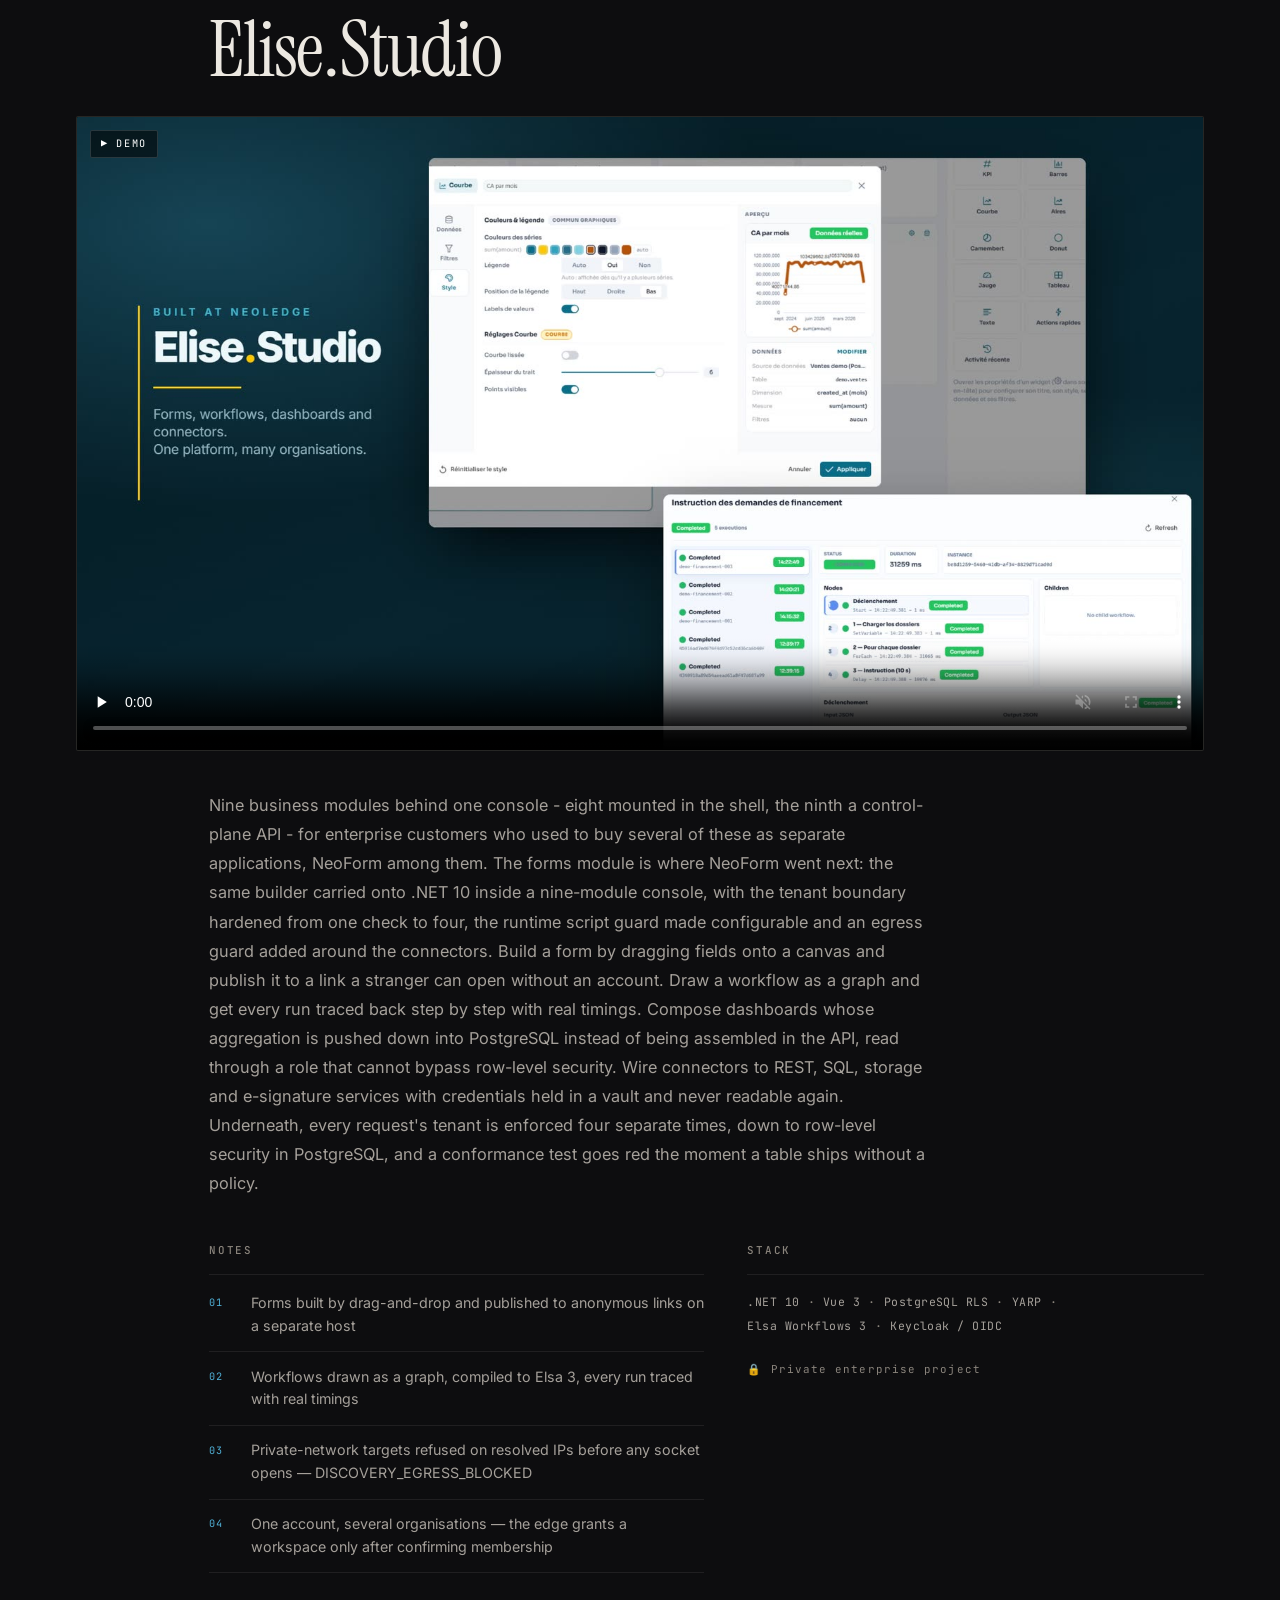
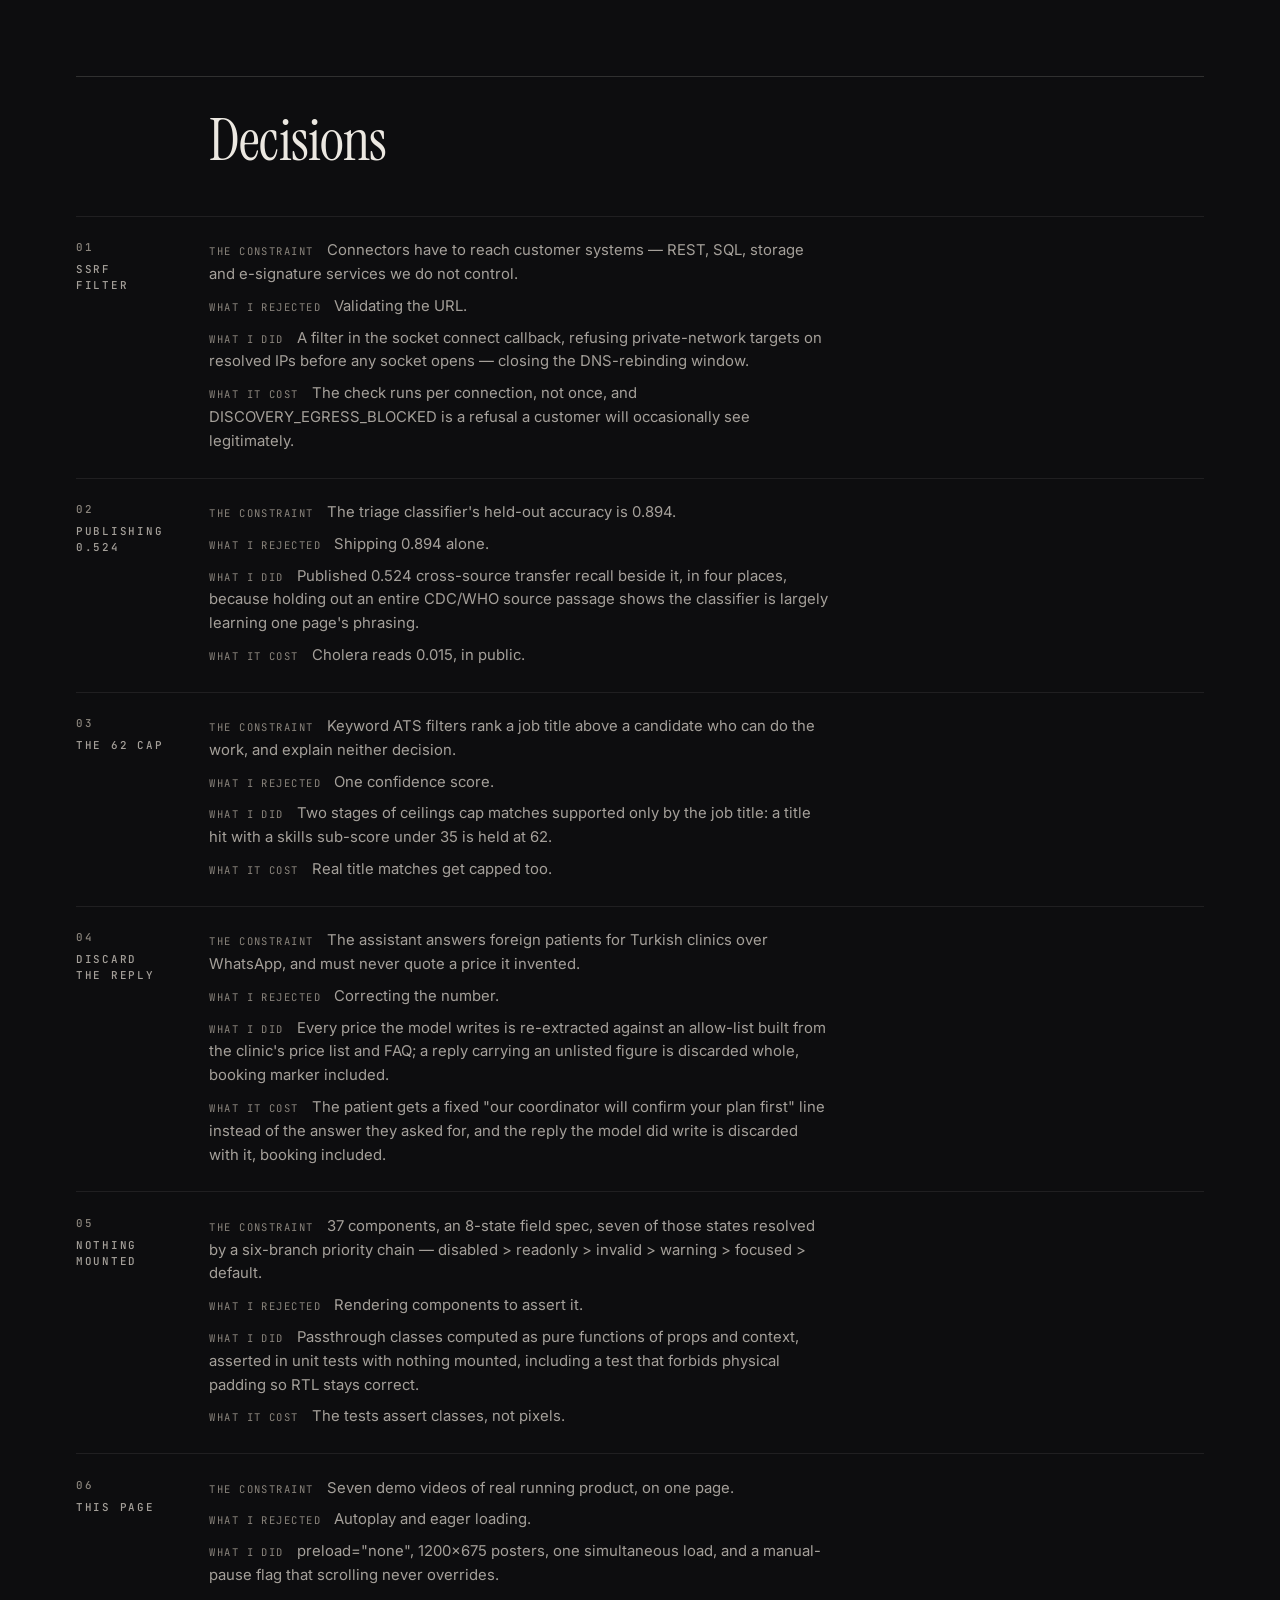
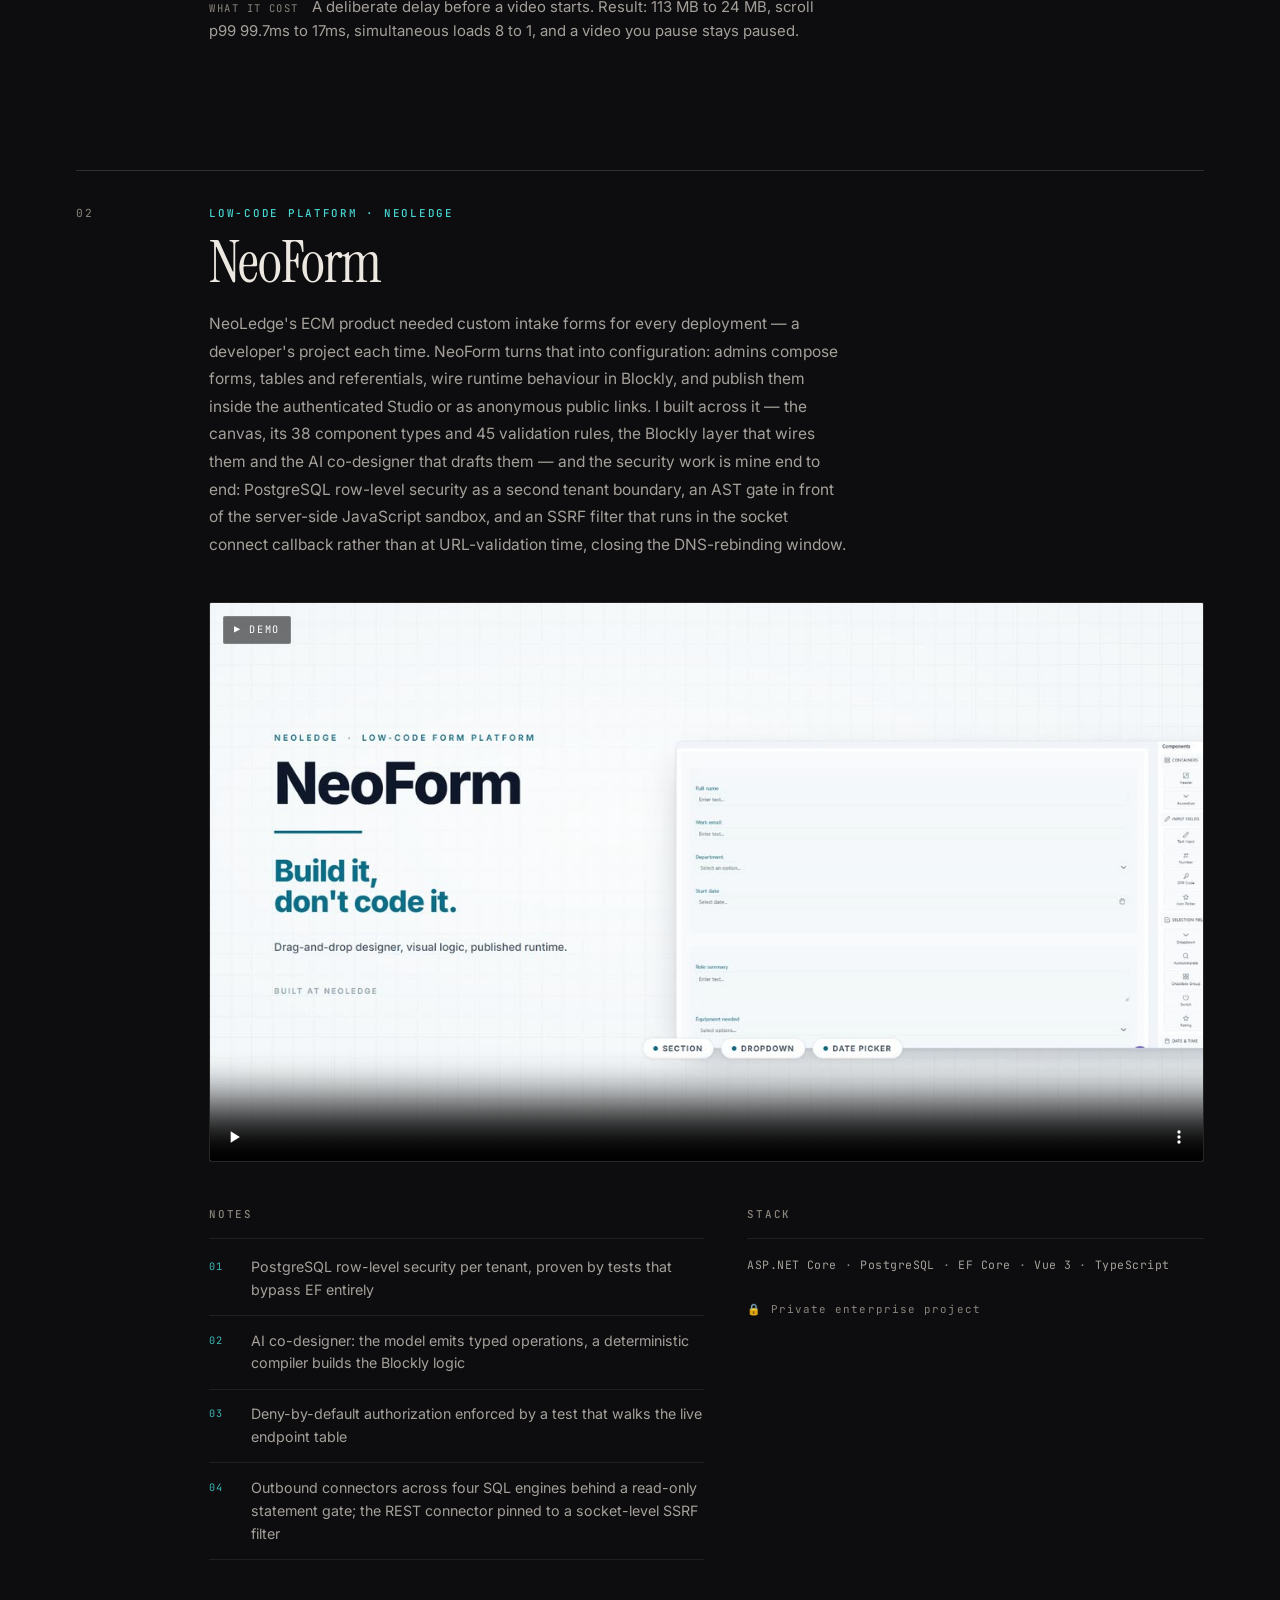
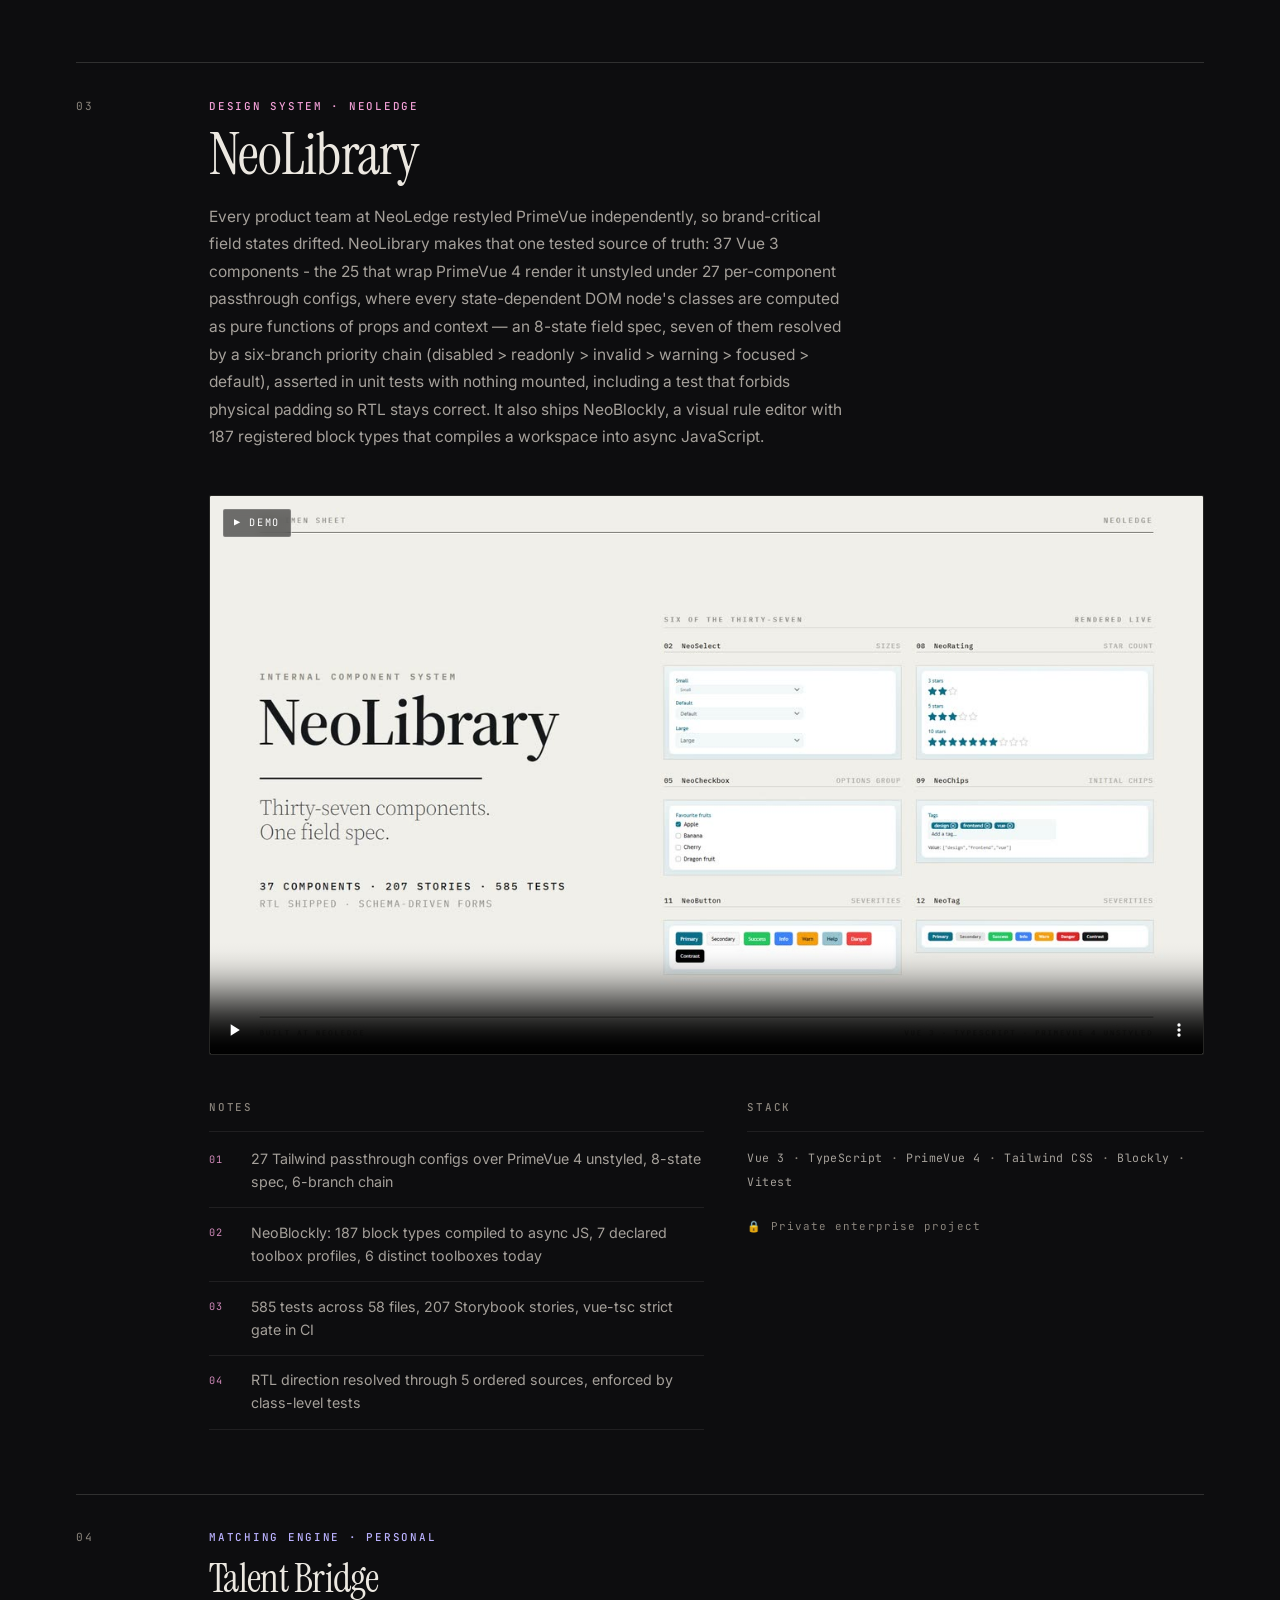
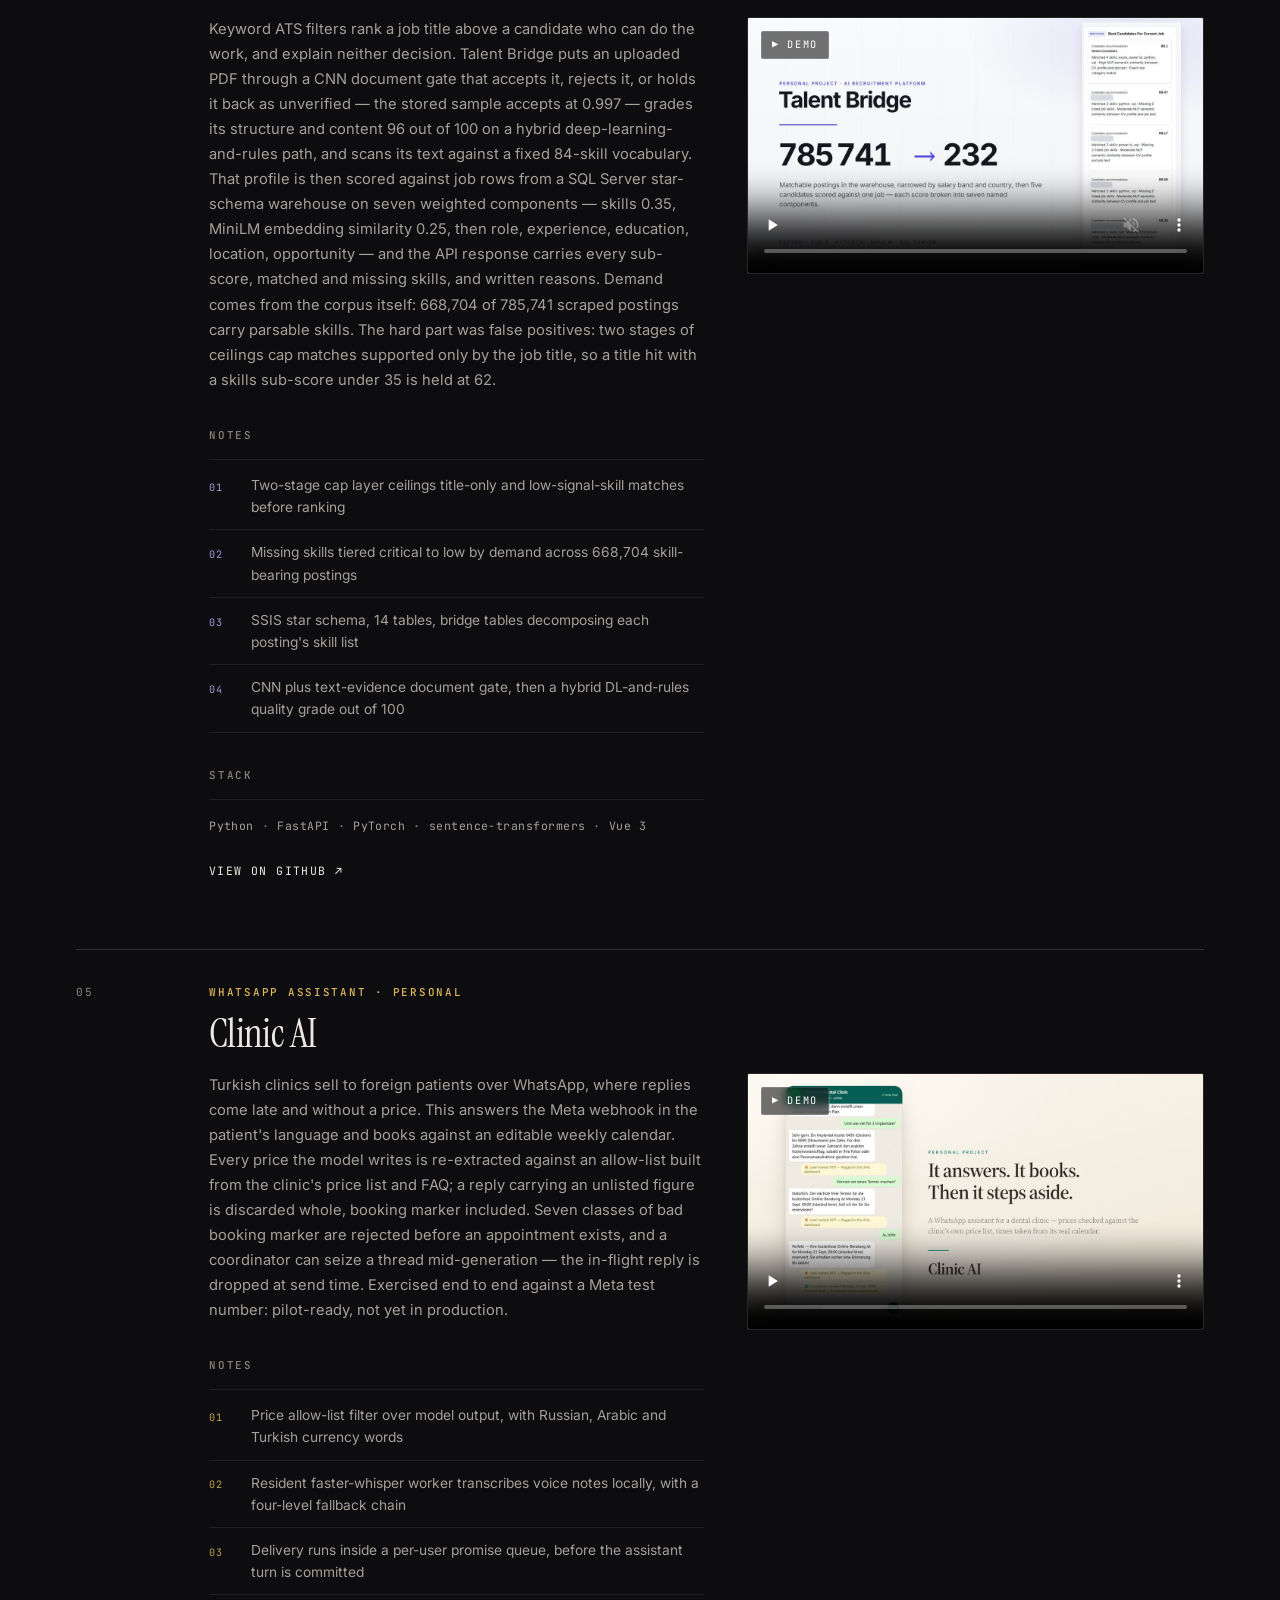
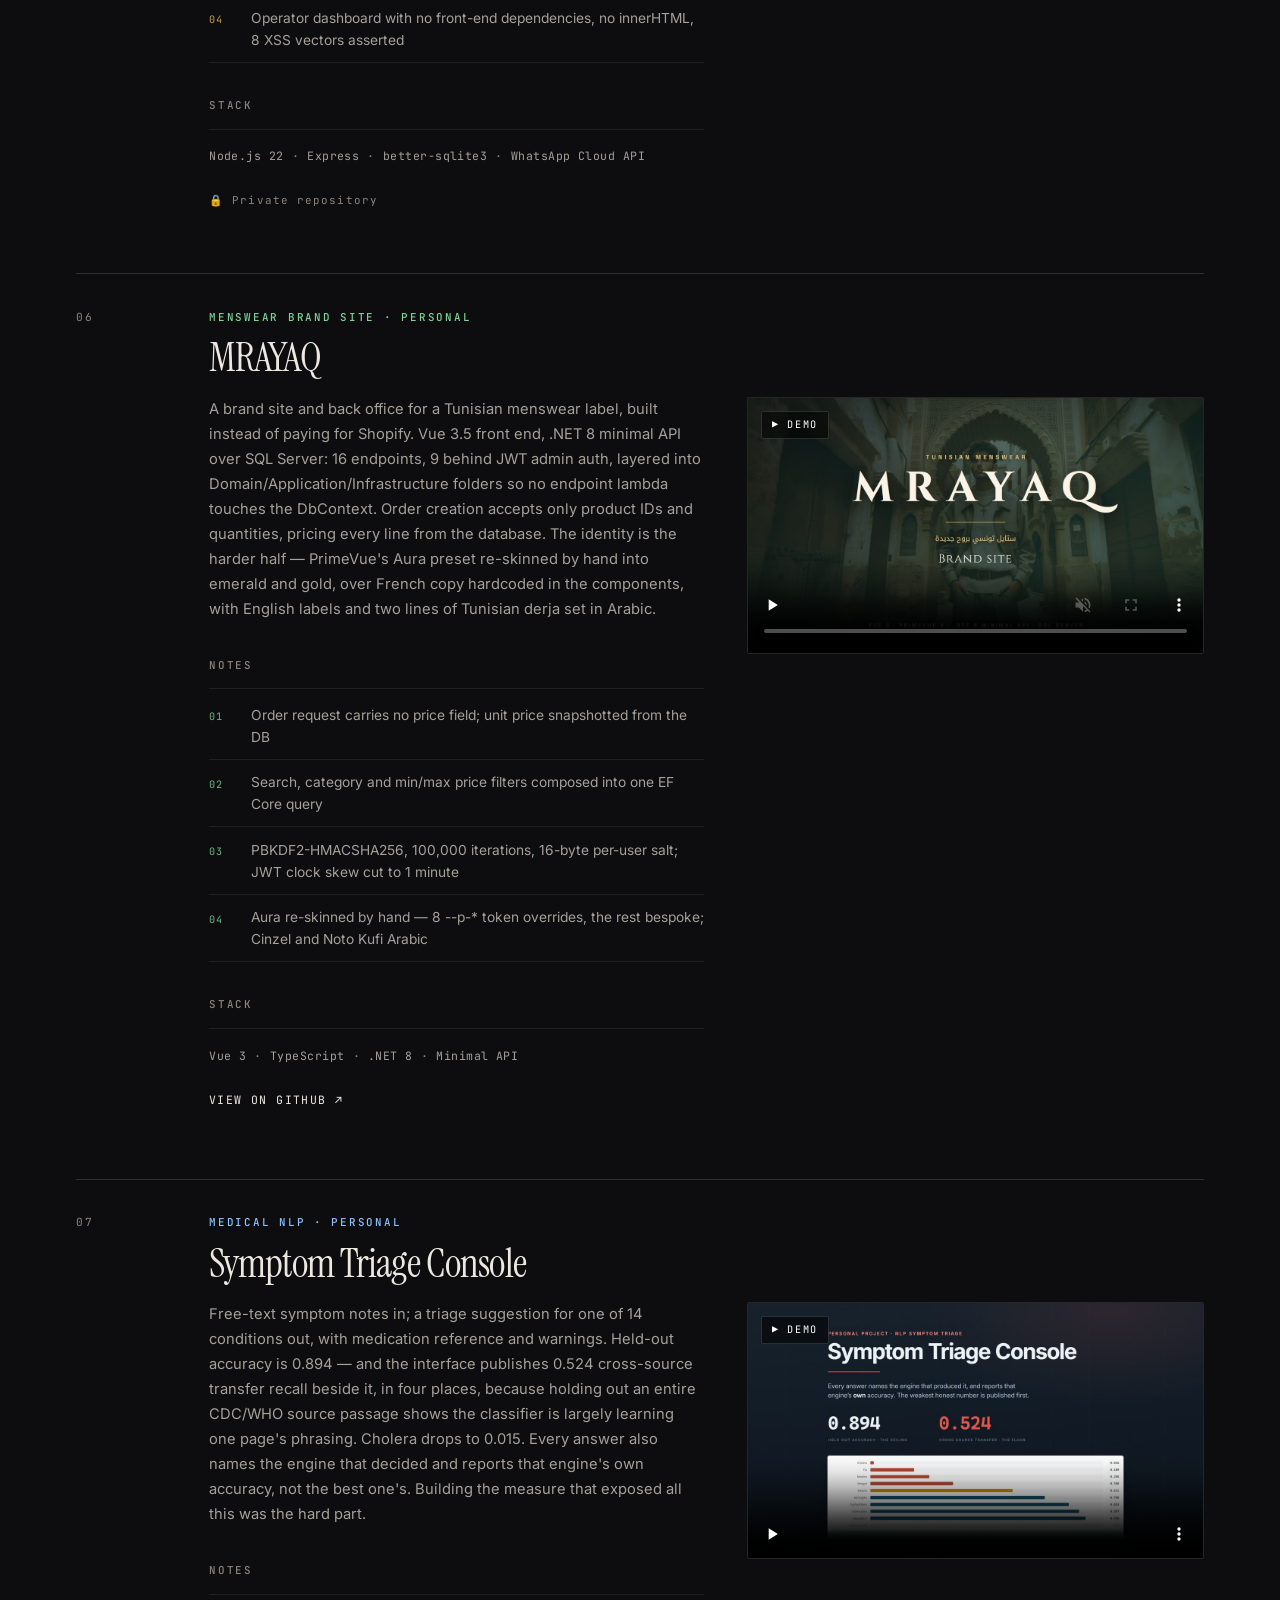
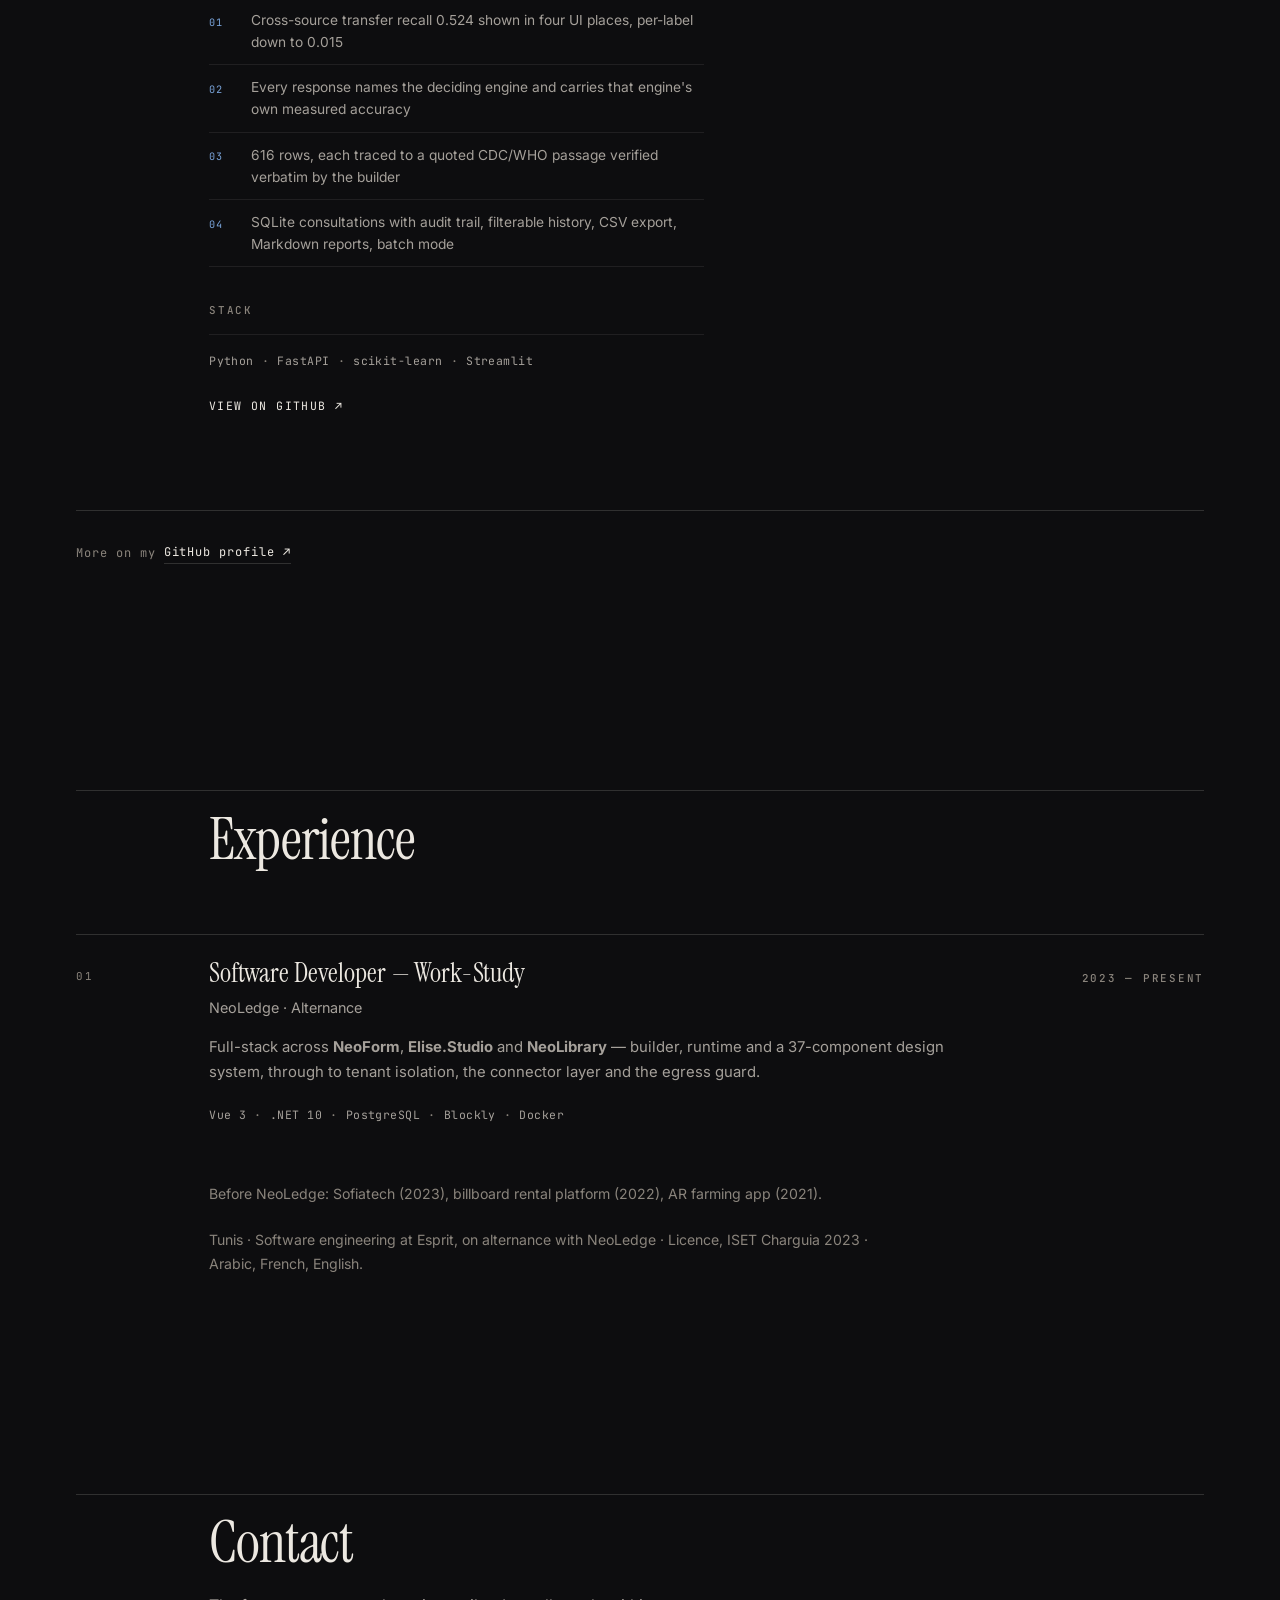
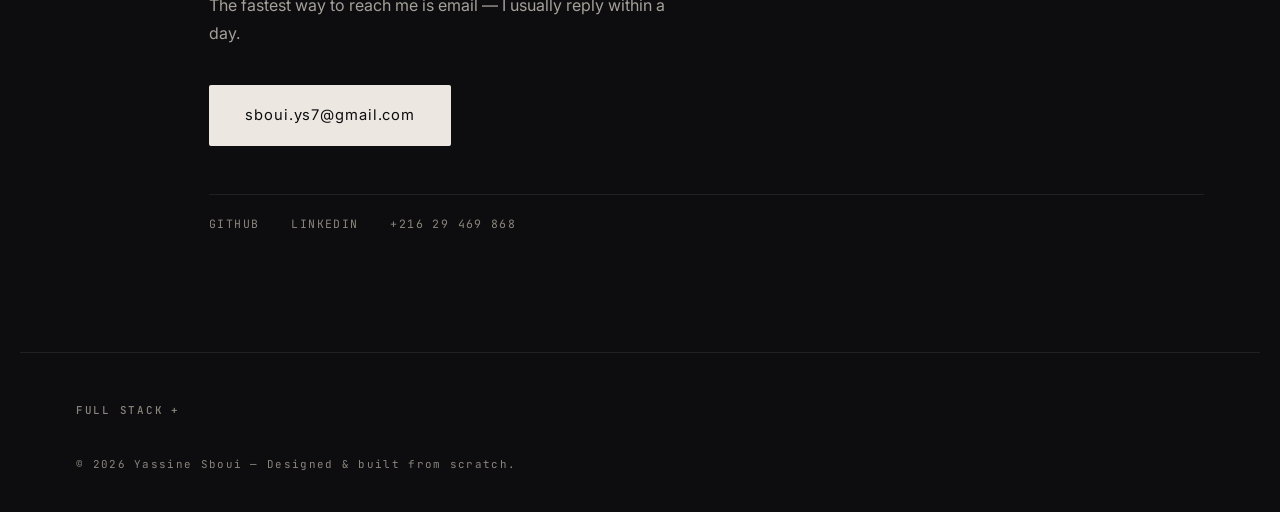
==== commit 81c10025: "Make the index column carry the interesting fact, not the countable one Four of the seven entries we" ====
--- a/index.html
+++ b/index.html
@@ -214,16 +214,16 @@
             <a class="contents__link" href="#work-neoform">
               <span class="contents__no" aria-hidden="true">02</span>
               <span class="contents__name">NeoForm</span>
-              <span class="contents__number">38 component types</span>
-              <span class="contents__line">drag-and-drop forms, Blockly logic, tenancy enforced in PostgreSQL</span>
+              <span class="contents__number">No developer per deployment</span>
+              <span class="contents__line">forms and logic composed by an admin, on a tenant boundary in PostgreSQL</span>
             </a>
           </li>
           <li class="contents__item c--neolibrary">
             <a class="contents__link" href="#work-neolibrary">
               <span class="contents__no" aria-hidden="true">03</span>
               <span class="contents__name">NeoLibrary</span>
-              <span class="contents__number">585 tests</span>
-              <span class="contents__line">37 components, one tested source of truth over PrimeVue 4</span>
+              <span class="contents__number">An 8-state field spec</span>
+              <span class="contents__line">37 components over PrimeVue 4, held by 585 tests that mount nothing</span>
             </a>
           </li>
           <li class="contents__item c--talent">
@@ -238,15 +238,15 @@
             <a class="contents__link" href="#work-clinic-ai">
               <span class="contents__no" aria-hidden="true">05</span>
               <span class="contents__name">Clinic AI</span>
-              <span class="contents__number">Seven rejected marker classes</span>
-              <span class="contents__line">WhatsApp booking that quotes only prices the clinic published</span>
+              <span class="contents__number">Quotes only published prices</span>
+              <span class="contents__line">WhatsApp booking in the patient&rsquo;s language, seven bad-marker classes refused</span>
             </a>
           </li>
           <li class="contents__item c--mrayaq">
             <a class="contents__link" href="#work-mrayaq">
               <span class="contents__no" aria-hidden="true">06</span>
               <span class="contents__name">MRAYAQ</span>
-              <span class="contents__number">16 endpoints, 9 behind JWT</span>
+              <span class="contents__number">Every line priced server-side</span>
               <span class="contents__line">brand site and back office, built instead of paying for Shopify</span>
             </a>
           </li>
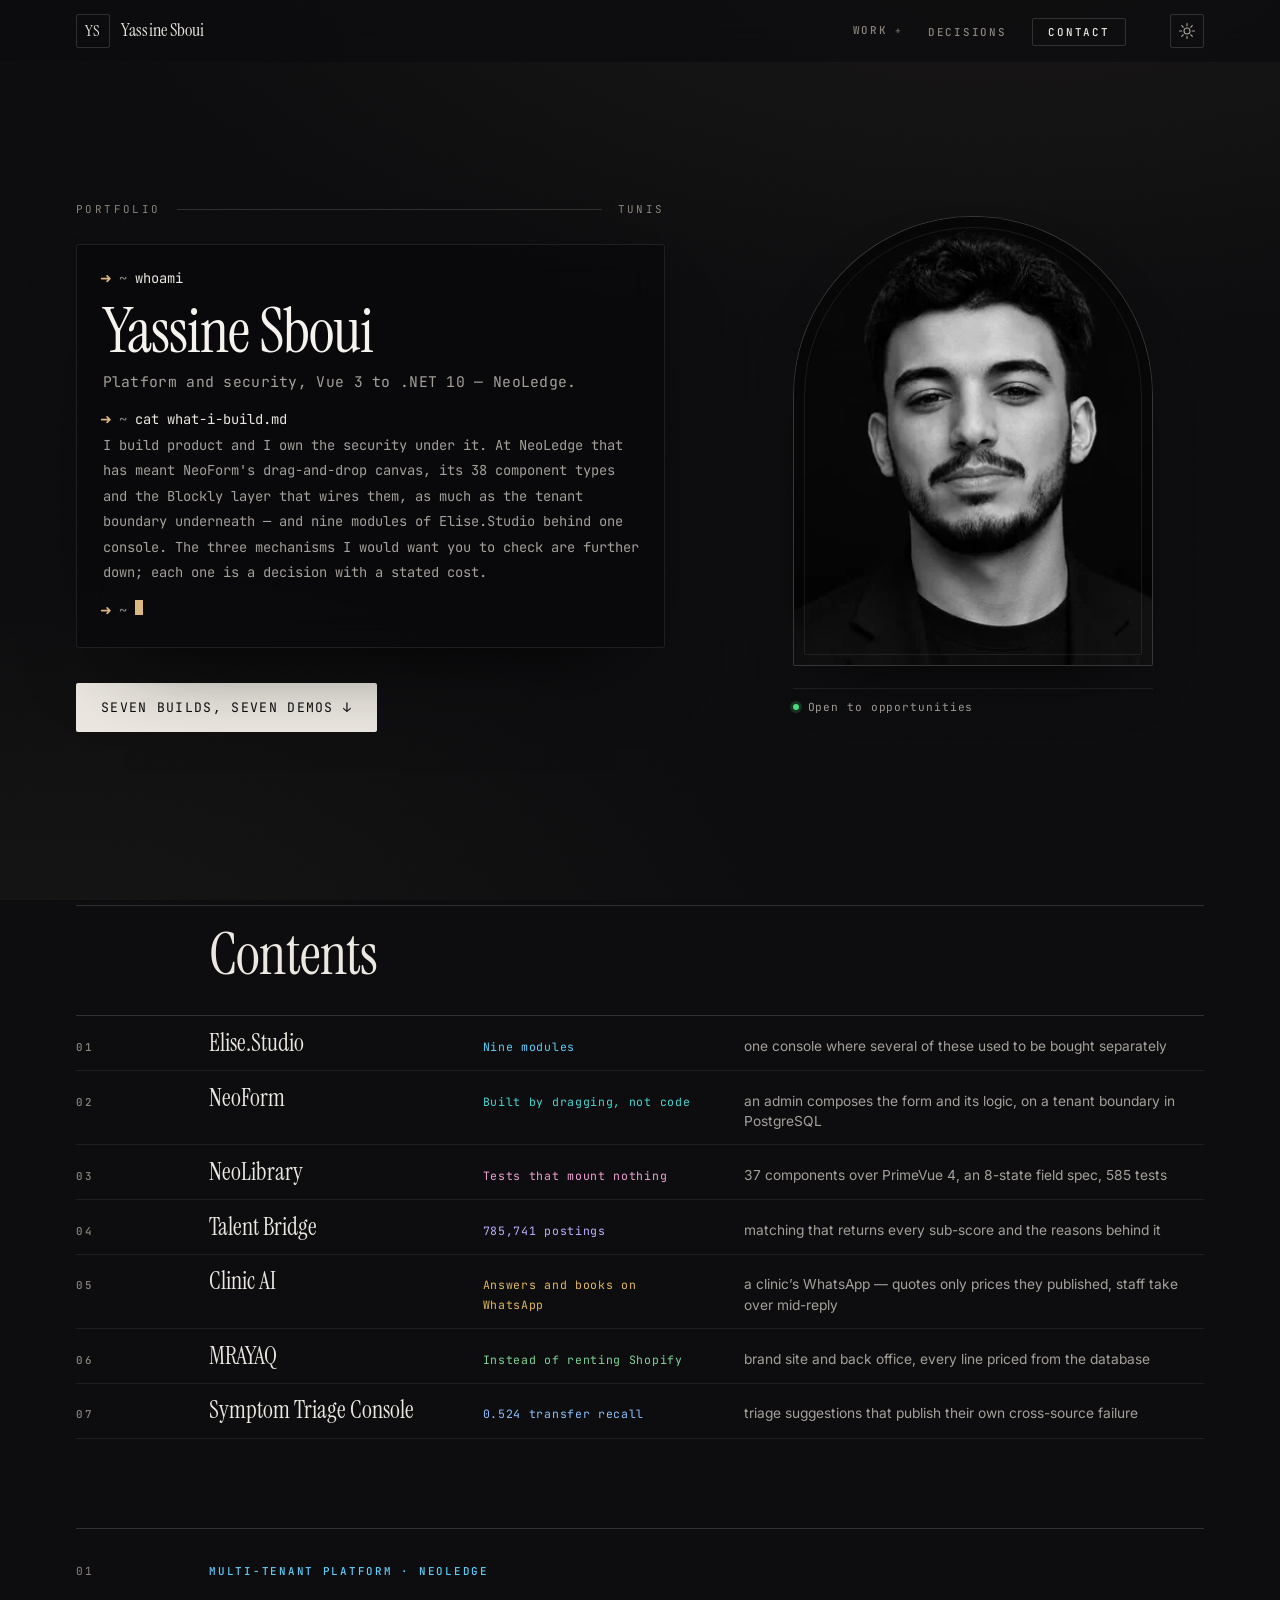
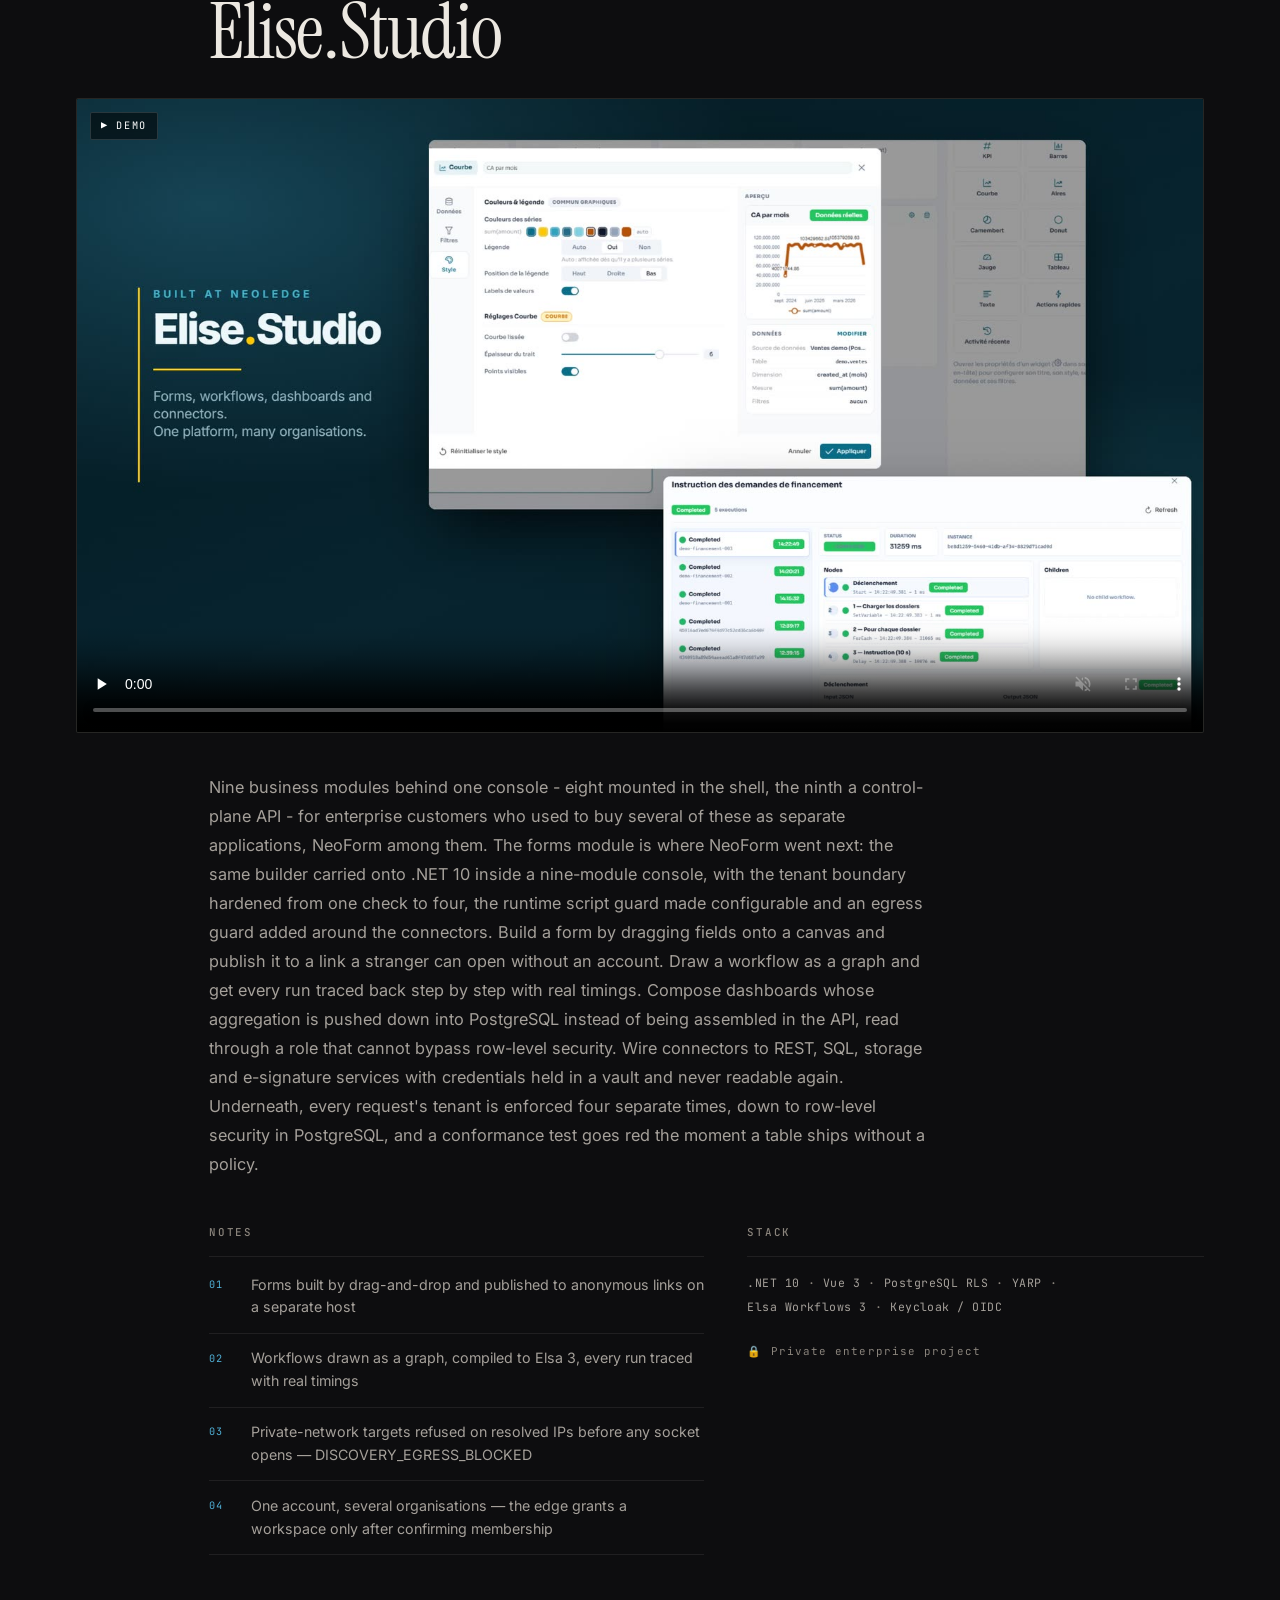
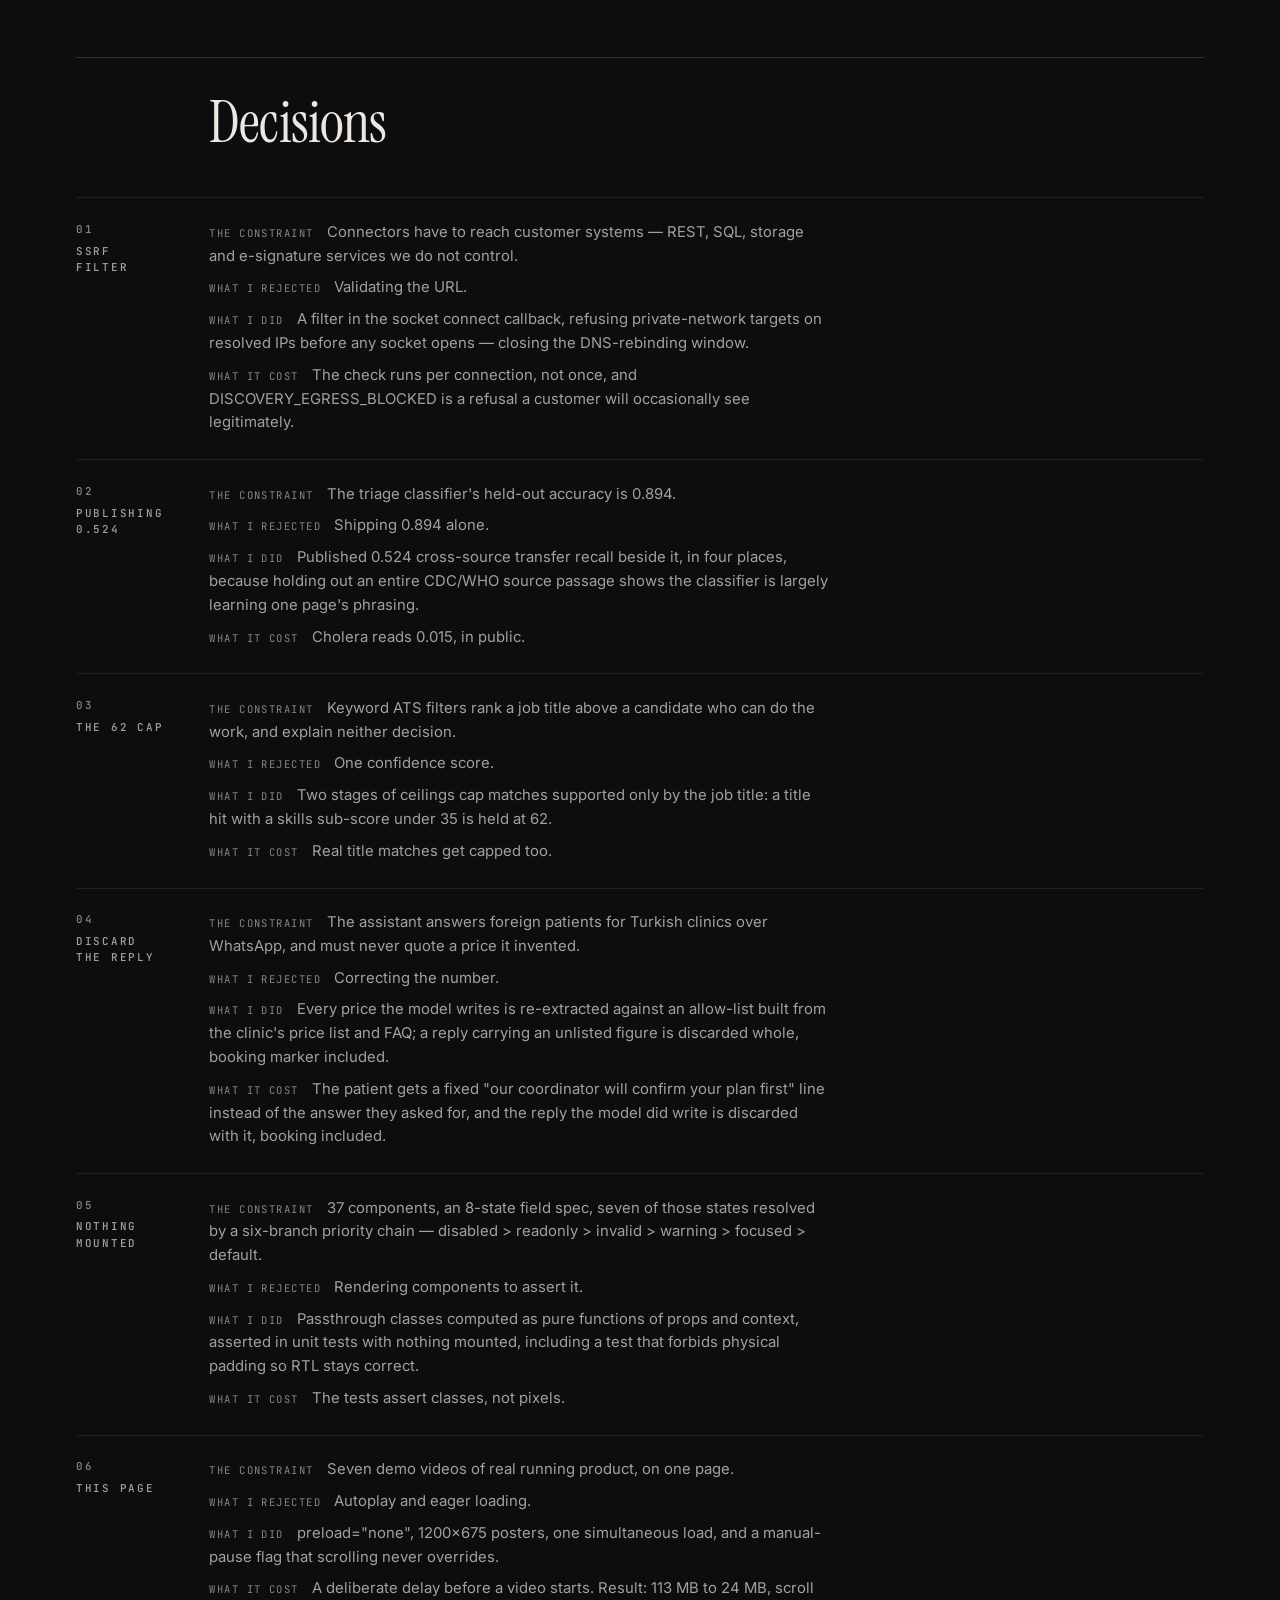
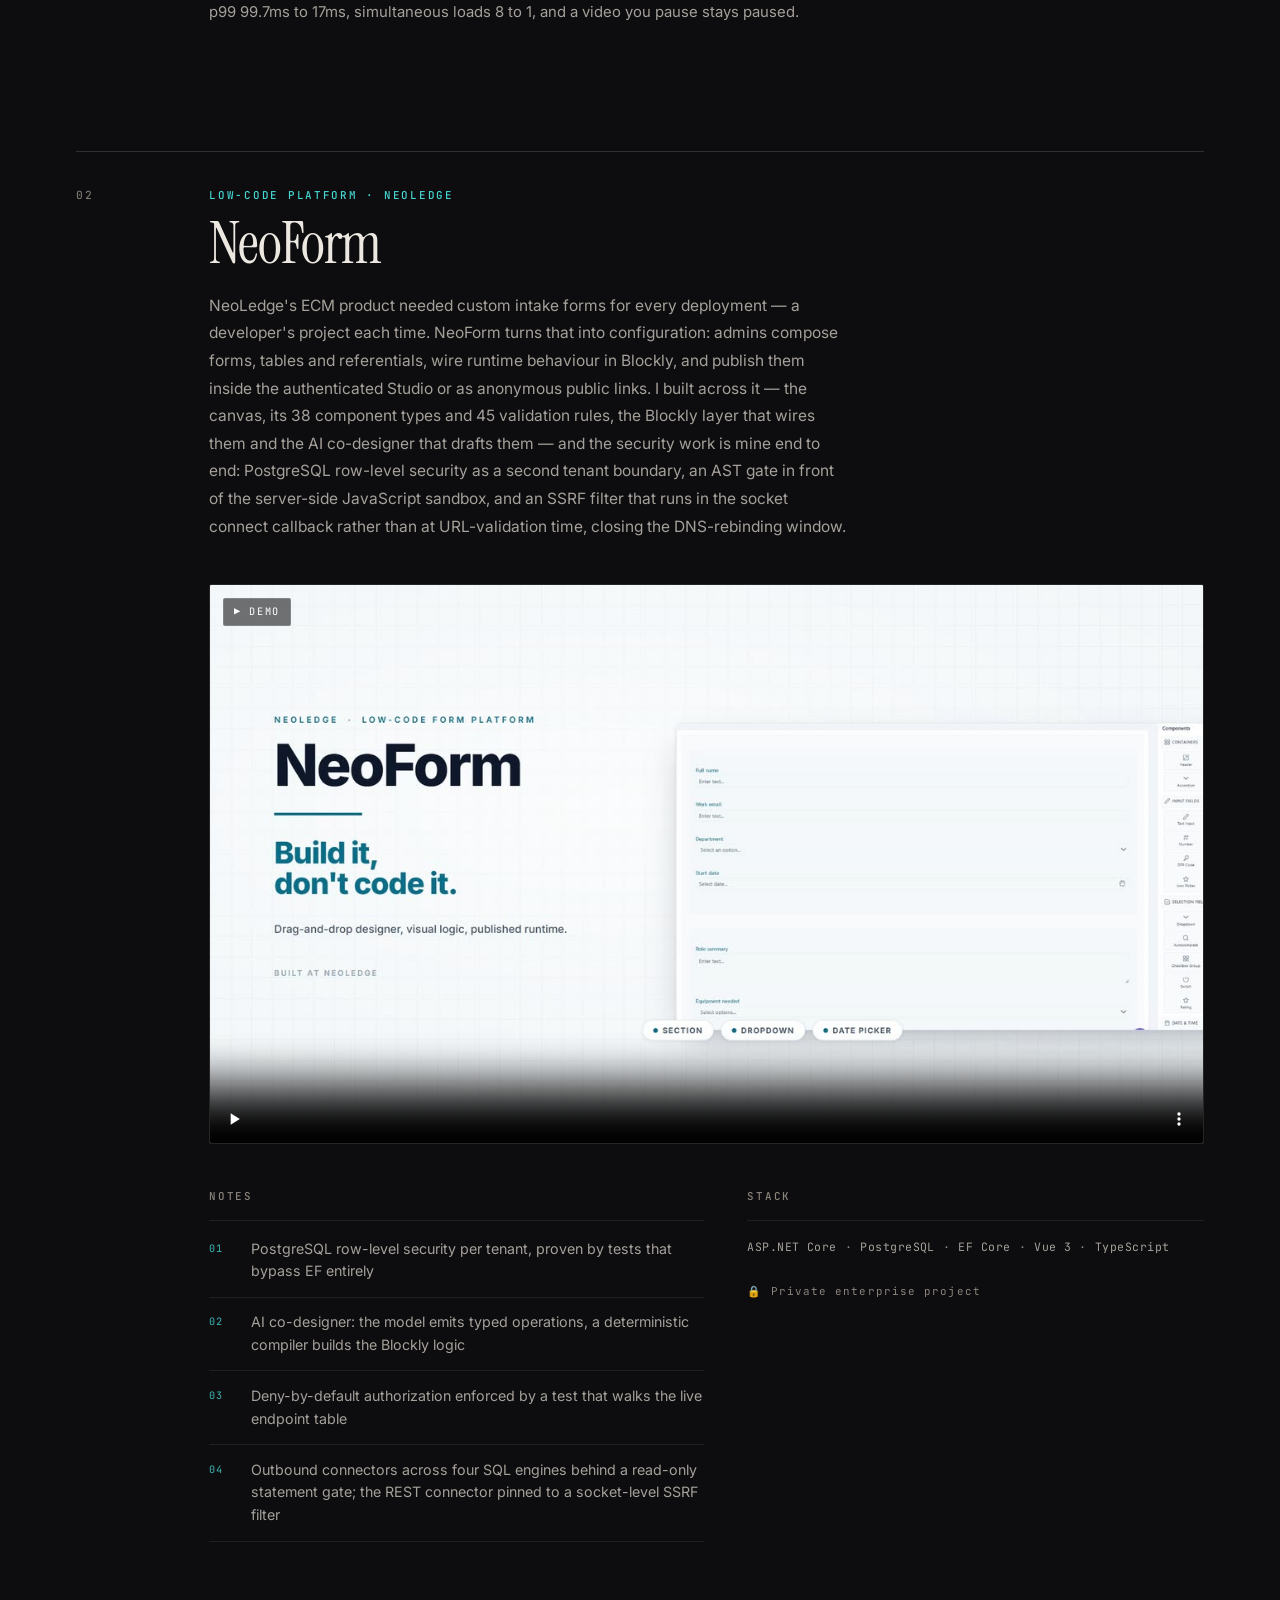
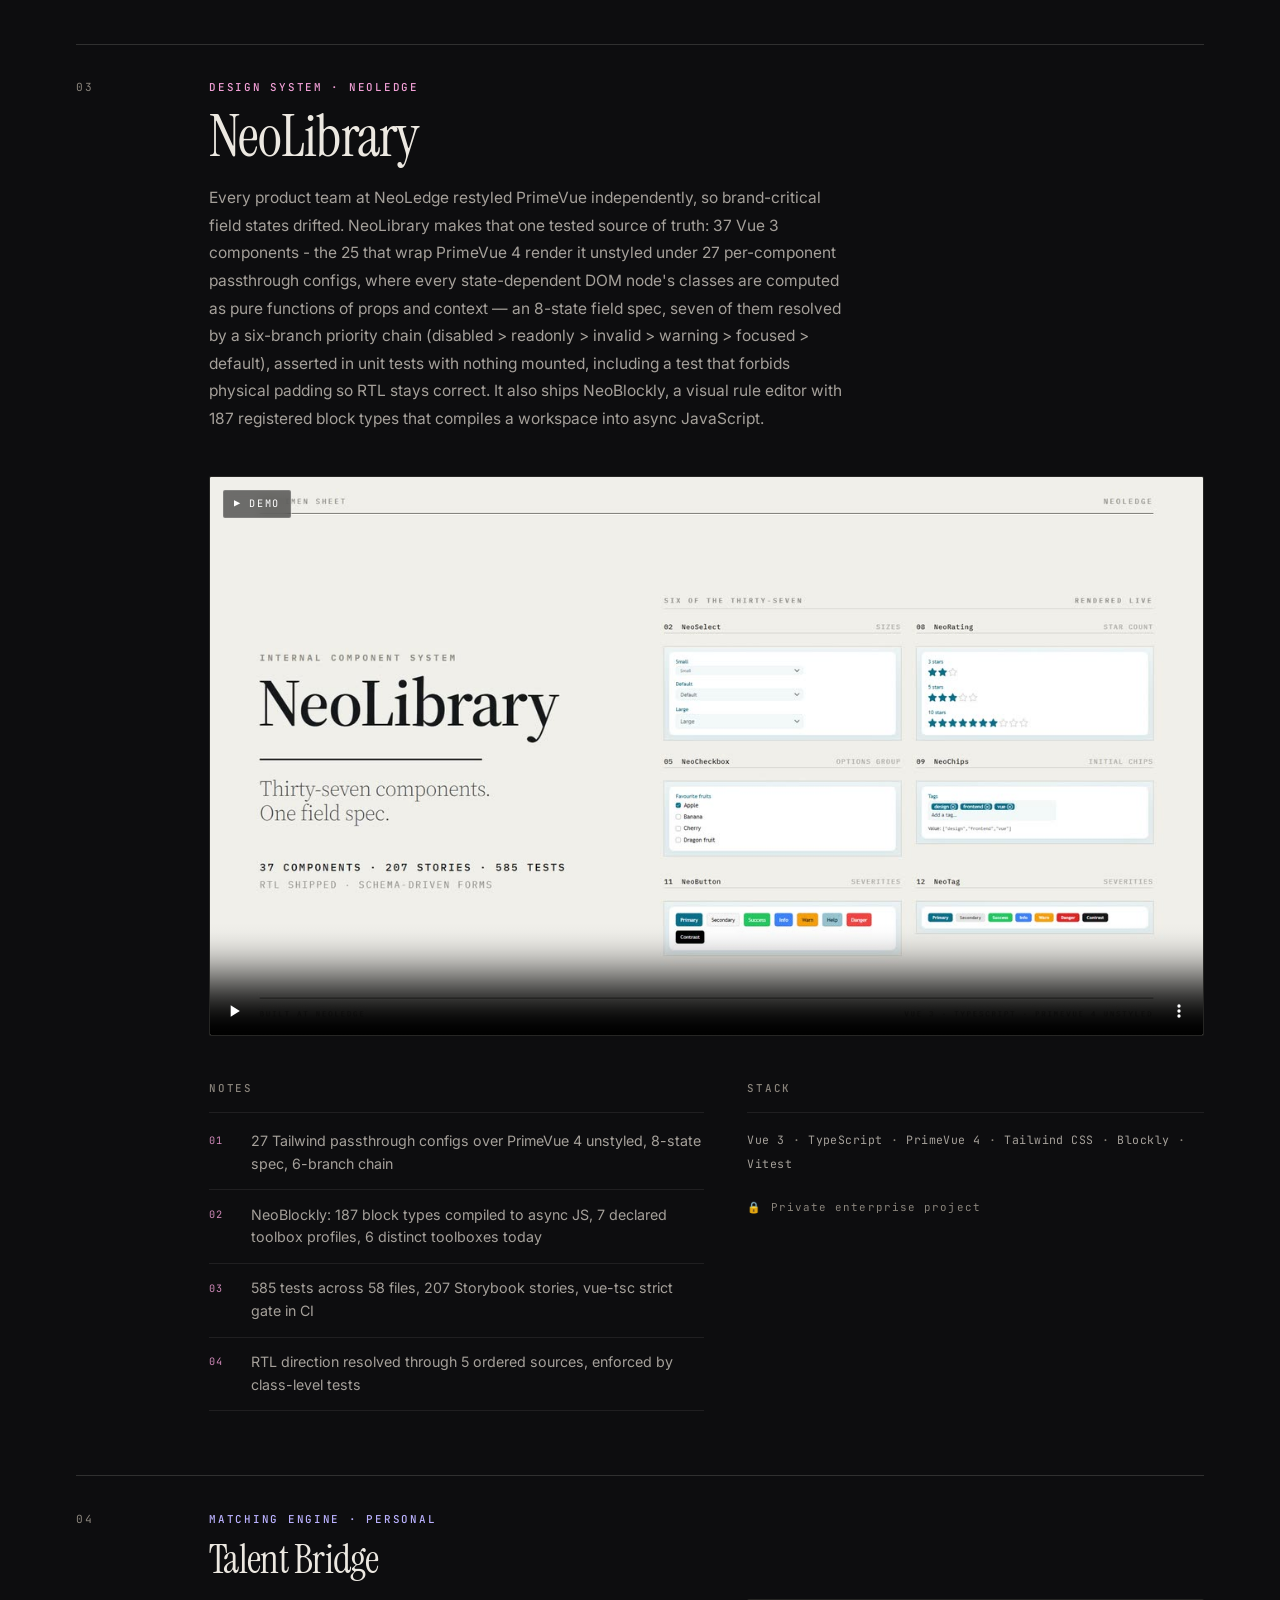
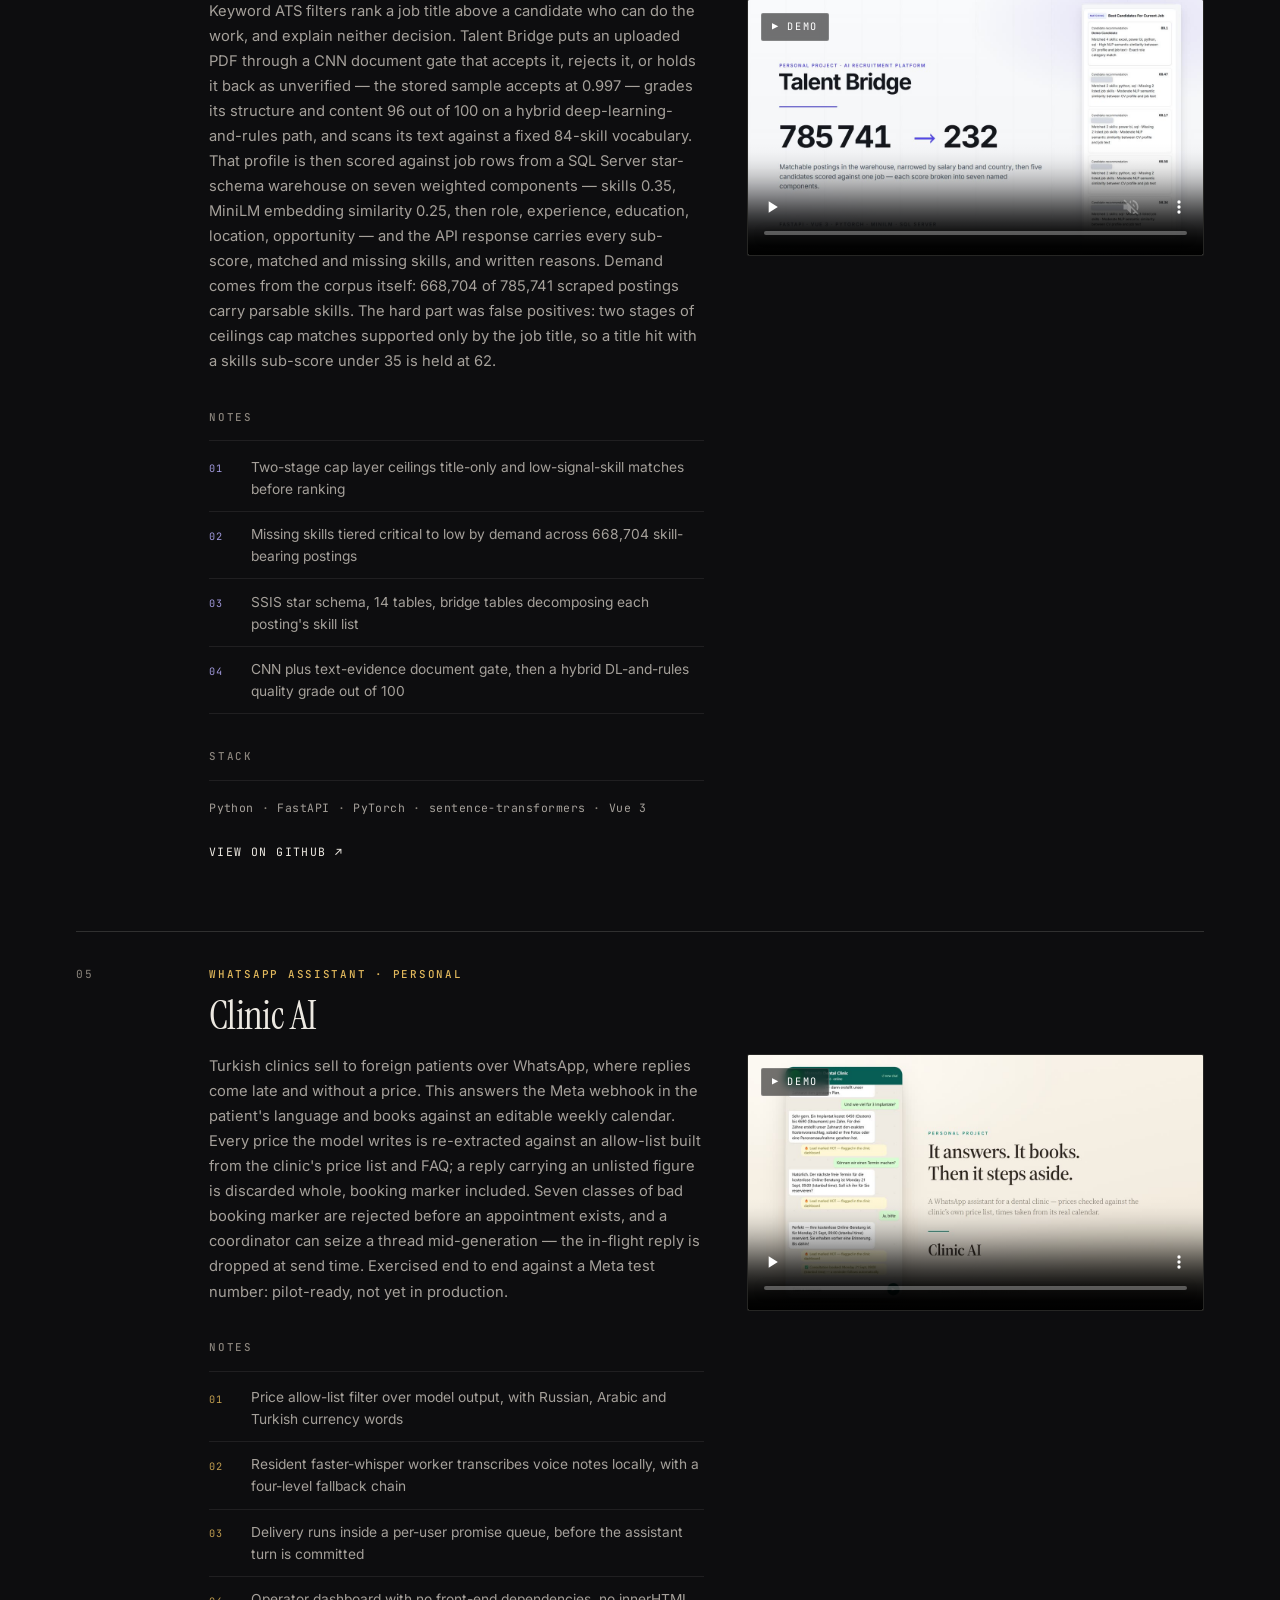
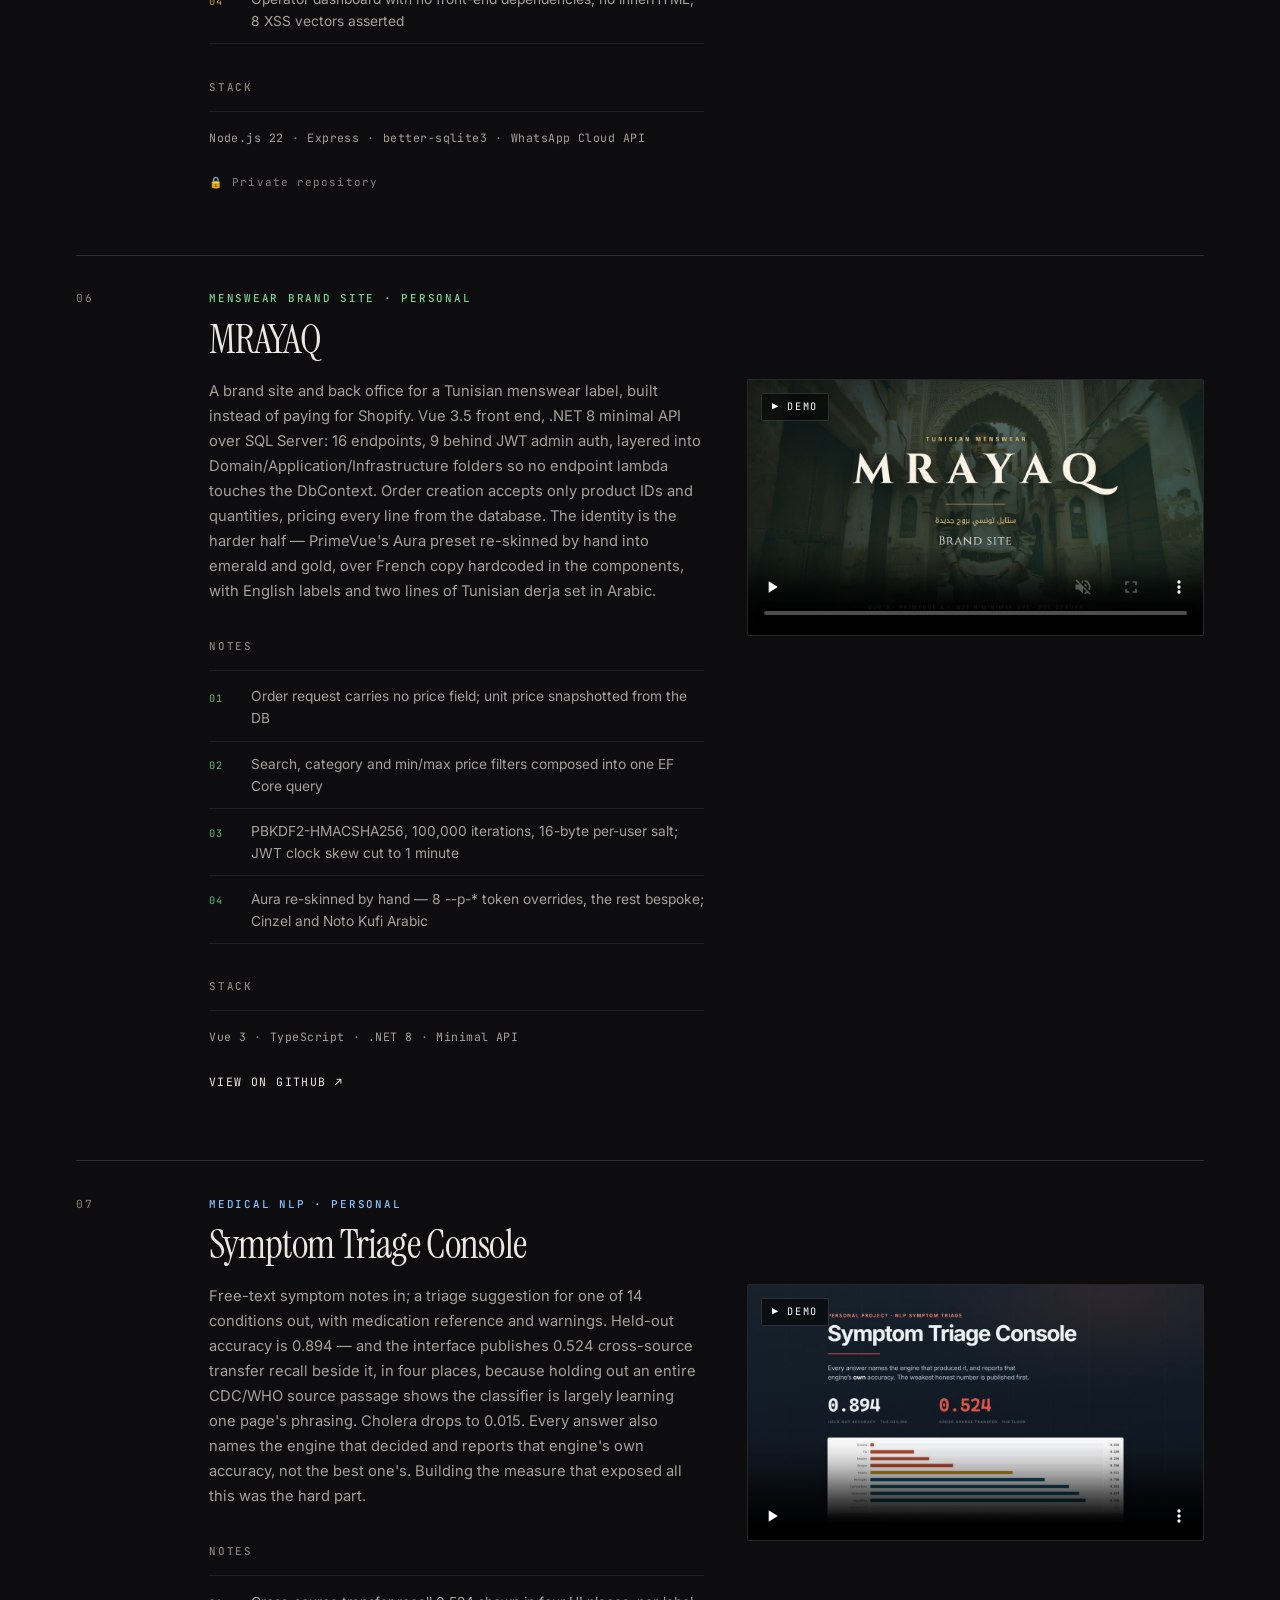
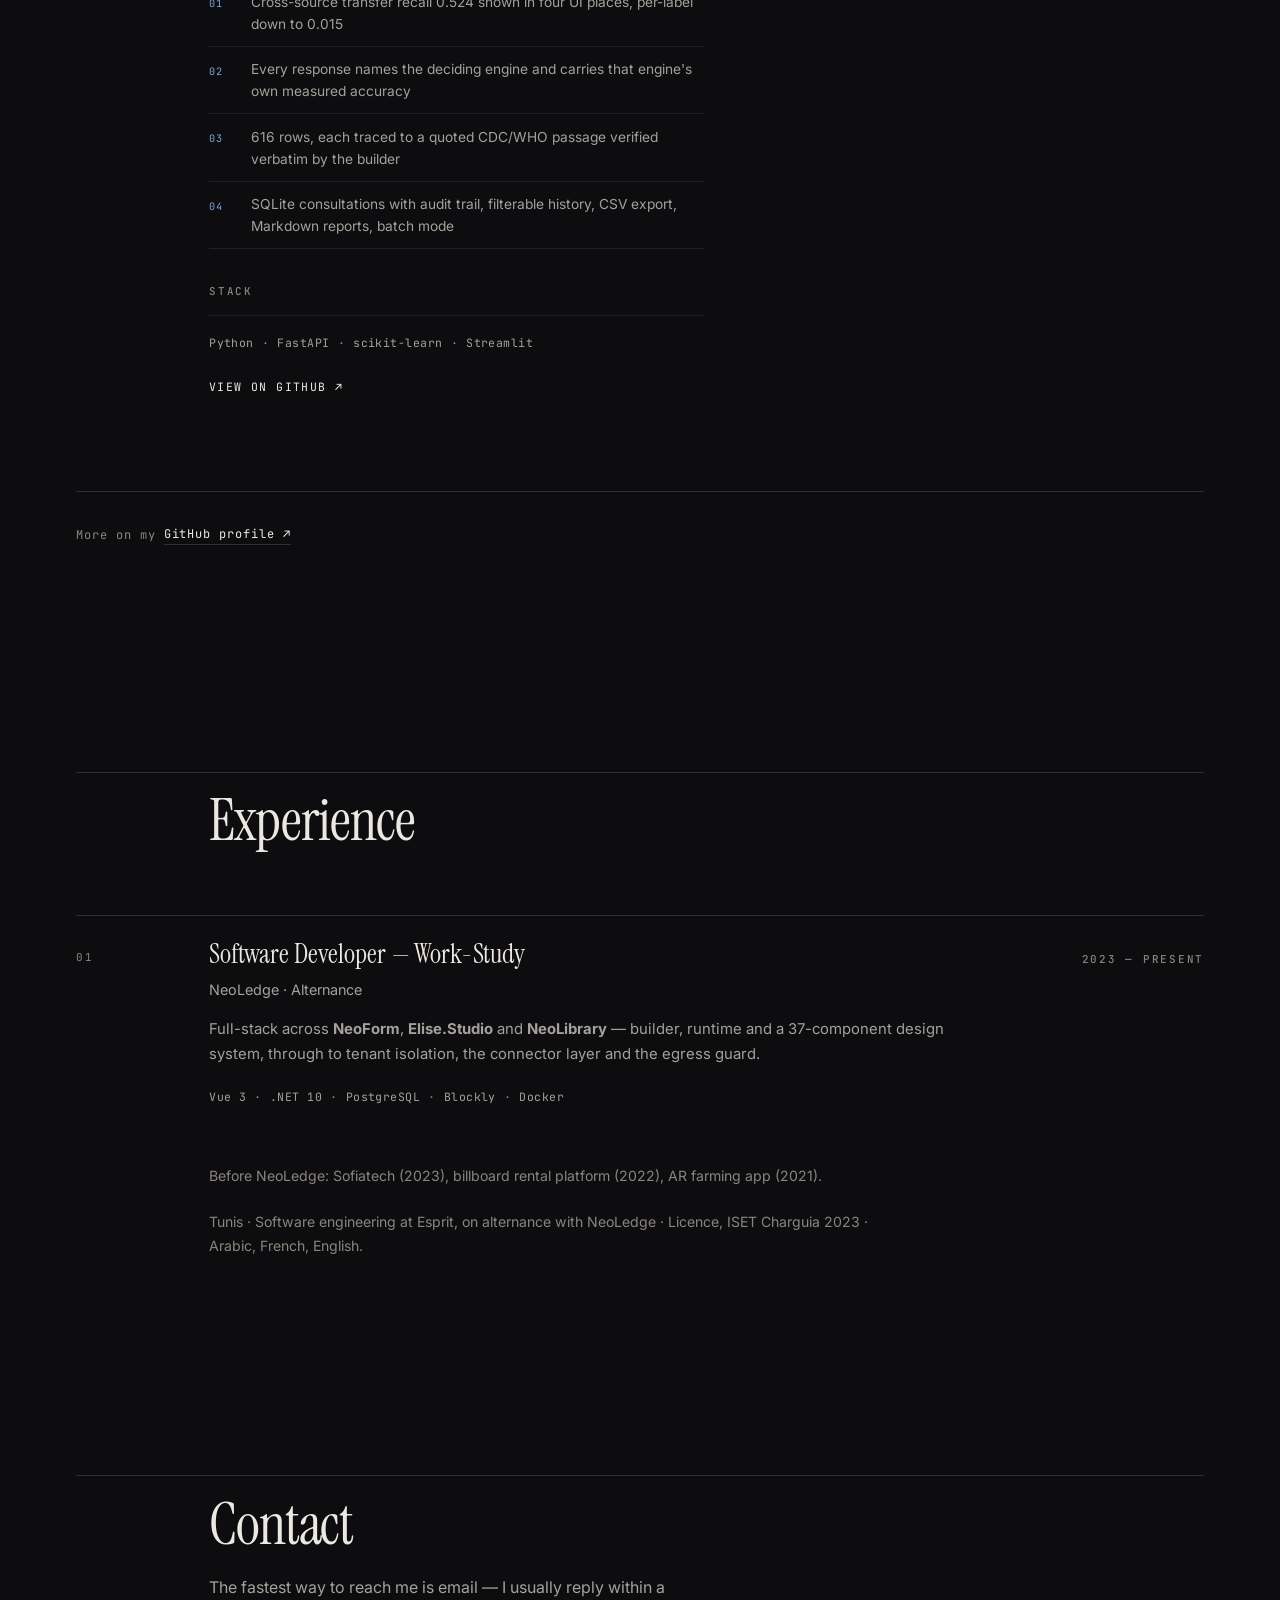
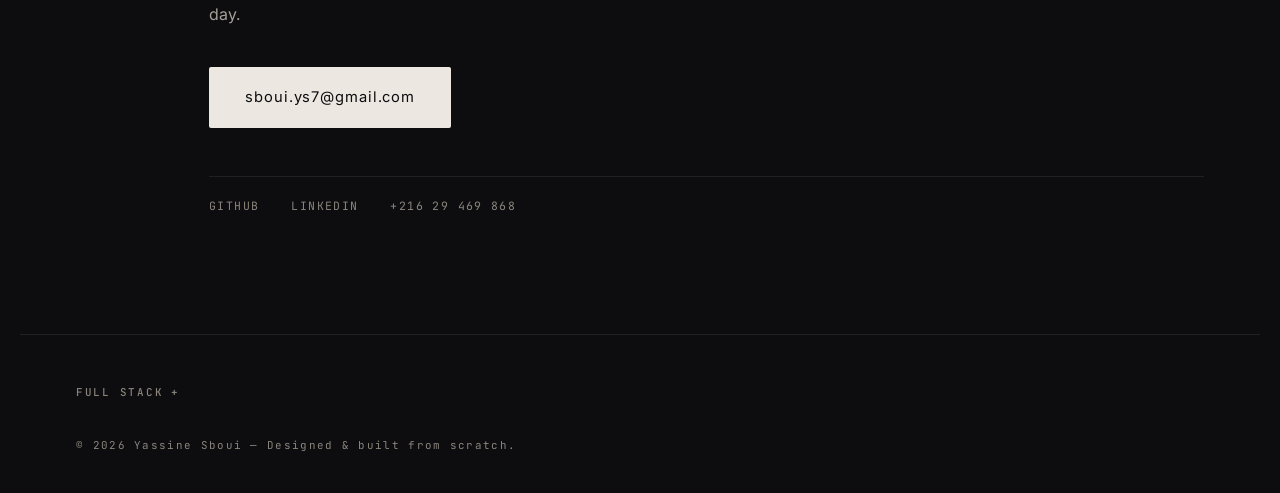
==== commit af020246: "Final pass on the index column Read as a column rather than one row at a time, which is how it is se" ====
--- a/index.html
+++ b/index.html
@@ -214,16 +214,16 @@
             <a class="contents__link" href="#work-neoform">
               <span class="contents__no" aria-hidden="true">02</span>
               <span class="contents__name">NeoForm</span>
-              <span class="contents__number">No developer per deployment</span>
-              <span class="contents__line">forms and logic composed by an admin, on a tenant boundary in PostgreSQL</span>
+              <span class="contents__number">Built by dragging, not code</span>
+              <span class="contents__line">an admin composes the form and its logic, on a tenant boundary in PostgreSQL</span>
             </a>
           </li>
           <li class="contents__item c--neolibrary">
             <a class="contents__link" href="#work-neolibrary">
               <span class="contents__no" aria-hidden="true">03</span>
               <span class="contents__name">NeoLibrary</span>
-              <span class="contents__number">An 8-state field spec</span>
-              <span class="contents__line">37 components over PrimeVue 4, held by 585 tests that mount nothing</span>
+              <span class="contents__number">Tests that mount nothing</span>
+              <span class="contents__line">37 components over PrimeVue 4, an 8-state field spec, 585 tests</span>
             </a>
           </li>
           <li class="contents__item c--talent">
@@ -238,16 +238,16 @@
             <a class="contents__link" href="#work-clinic-ai">
               <span class="contents__no" aria-hidden="true">05</span>
               <span class="contents__name">Clinic AI</span>
-              <span class="contents__number">Quotes only published prices</span>
-              <span class="contents__line">WhatsApp booking in the patient&rsquo;s language, seven bad-marker classes refused</span>
+              <span class="contents__number">Answers and books on WhatsApp</span>
+              <span class="contents__line">a clinic&rsquo;s WhatsApp &mdash; quotes only prices they published, staff take over mid-reply</span>
             </a>
           </li>
           <li class="contents__item c--mrayaq">
             <a class="contents__link" href="#work-mrayaq">
               <span class="contents__no" aria-hidden="true">06</span>
               <span class="contents__name">MRAYAQ</span>
-              <span class="contents__number">Every line priced server-side</span>
-              <span class="contents__line">brand site and back office, built instead of paying for Shopify</span>
+              <span class="contents__number">Instead of renting Shopify</span>
+              <span class="contents__line">brand site and back office, every line priced from the database</span>
             </a>
           </li>
           <li class="contents__item c--medical">
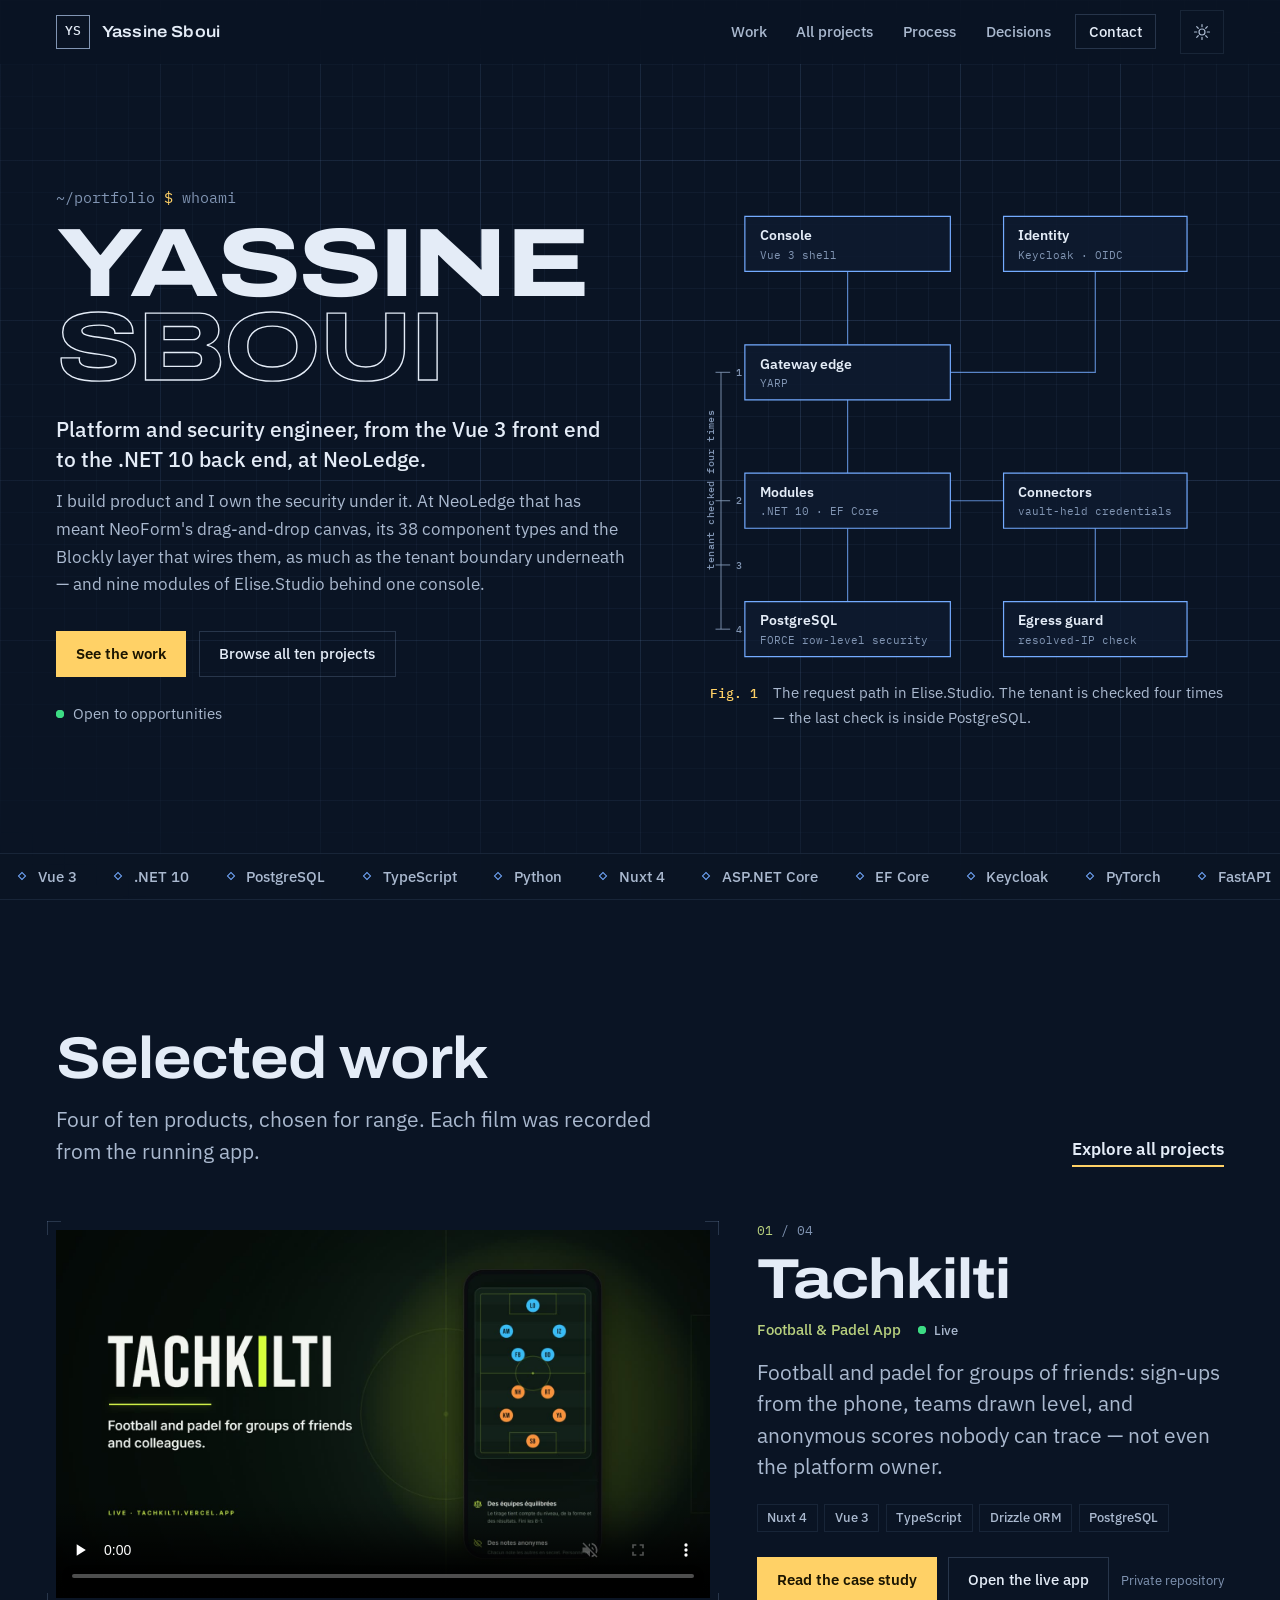
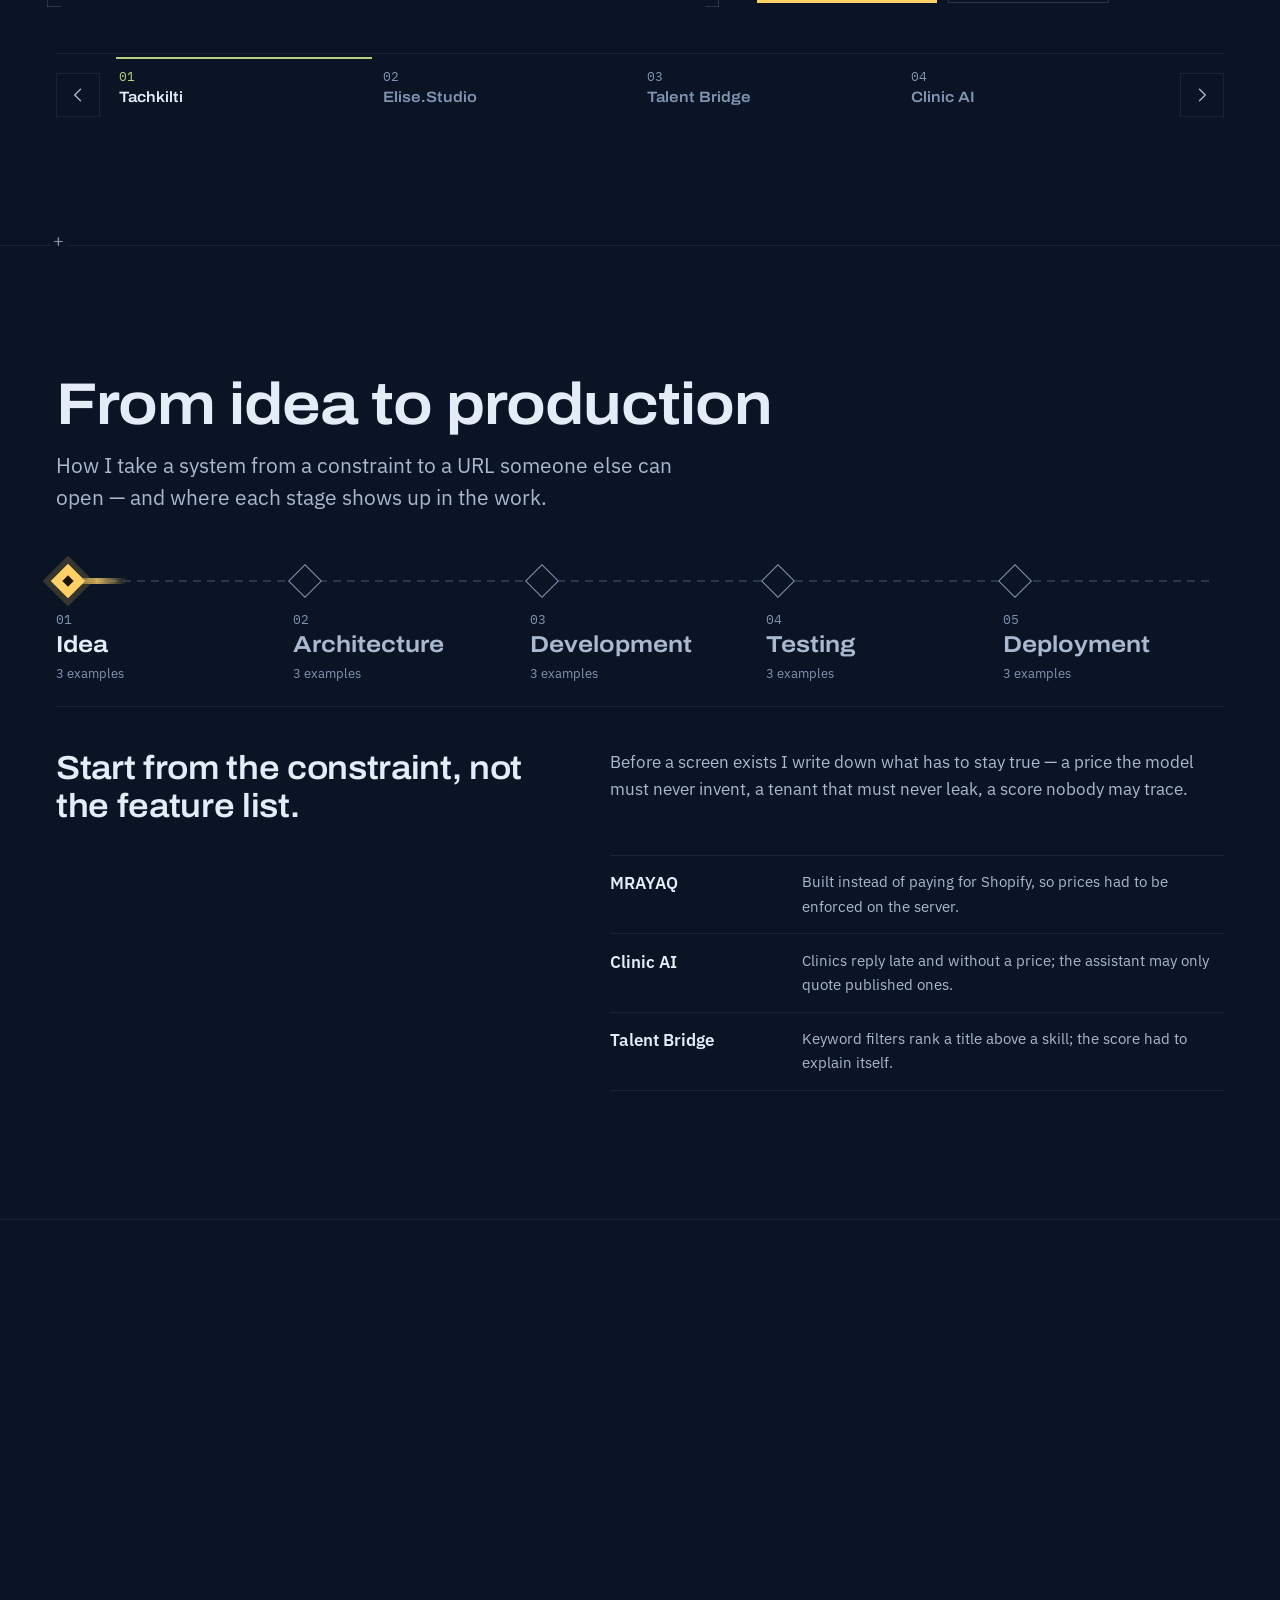
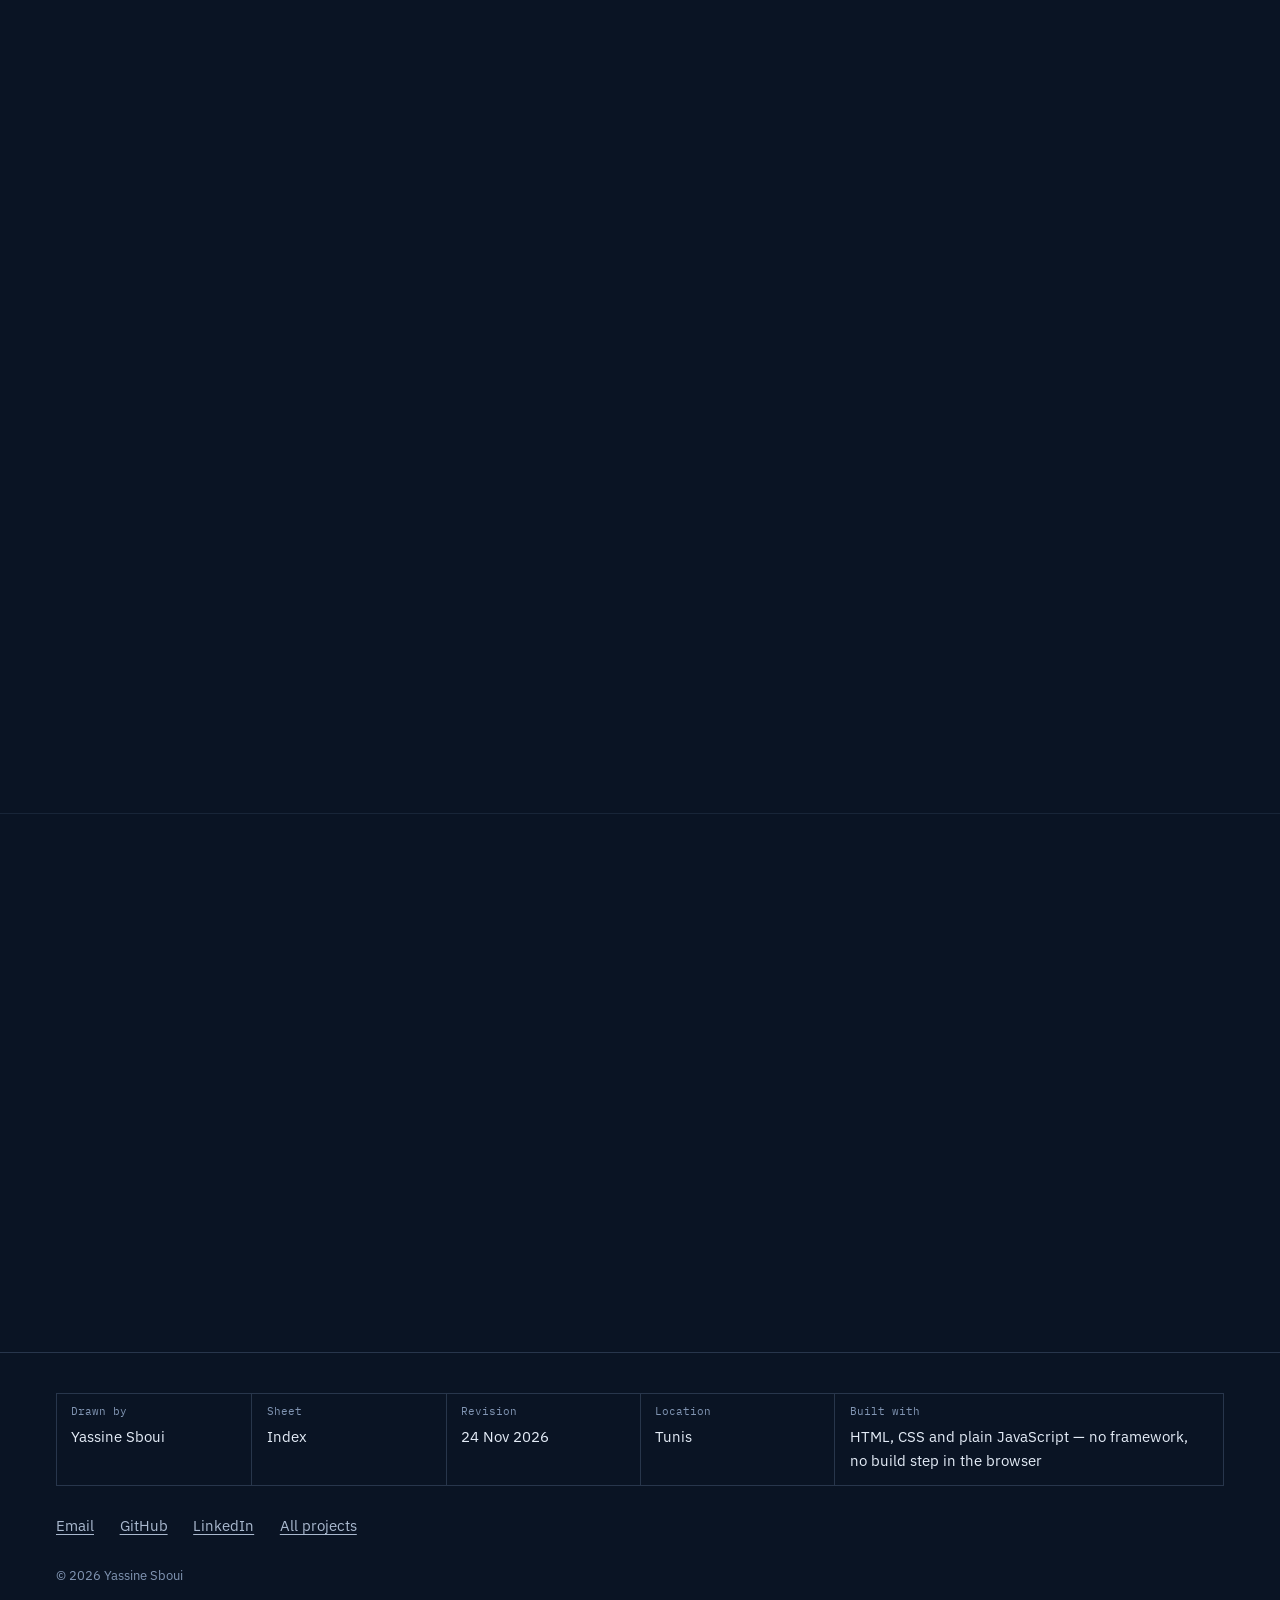
==== commit d3ec6a1d: "Redesign as a blueprint, add three products, case studies and an archive The one-page list of seven " ====
--- a/index.html
+++ b/index.html
@@ -4,735 +4,515 @@
     <meta charset="utf-8" />
     <meta name="viewport" content="width=device-width, initial-scale=1" />
     <title>Yassine Sboui — Platform and security engineer</title>
-    <!-- The description used to pitch one project. Seven ship here, and the two most
-         checkable facts on the page are a published failure measure and where the SSRF
-         filter runs, so those are what the preview carries. -->
-    <meta
-      name="description"
-      content="Yassine Sboui — seven shipped products: a nine-module platform, a classifier publishing its own 0.524 transfer recall, an SSRF filter at socket-connect."
-    />
+    <meta name="description" content="Yassine Sboui — platform and security engineer, Vue 3 to .NET 10. Ten shipped products, two live to try; case studies with architecture, decisions and demo films." />
     <meta name="author" content="Yassine Sboui" />
-    <meta name="theme-color" content="#0d0d0f" />
-
-    <!-- Open Graph -->
+    <meta name="theme-color" content="#0a1424" />
+    <link rel="canonical" href="https://yassinesboui.github.io/Portfolio/" />
     <meta property="og:type" content="website" />
     <meta property="og:title" content="Yassine Sboui — Platform and security engineer" />
-    <meta
-      property="og:description"
-      content="Yassine Sboui — seven shipped products: a nine-module platform, a classifier publishing its own 0.524 transfer recall, an SSRF filter at socket-connect."
-    />
+    <meta property="og:description" content="Yassine Sboui — platform and security engineer, Vue 3 to .NET 10. Ten shipped products, two live to try; case studies with architecture, decisions and demo films." />
     <meta property="og:url" content="https://yassinesboui.github.io/Portfolio/" />
     <meta property="og:image" content="https://yassinesboui.github.io/Portfolio/assets/img/og-card.jpg" />
-    <meta property="og:image:type" content="image/jpeg" />
     <meta property="og:image:width" content="1200" />
     <meta property="og:image:height" content="630" />
-    <meta property="og:image:alt" content="Yassine Sboui — platform and security engineer, Vue 3 to .NET 10" />
-
-    <!-- Twitter / X -->
     <meta name="twitter:card" content="summary_large_image" />
-    <meta name="twitter:title" content="Yassine Sboui — Platform and security engineer" />
-    <meta
-      name="twitter:description"
-      content="Yassine Sboui — seven shipped products: a nine-module platform, a classifier publishing its own 0.524 transfer recall, an SSRF filter at socket-connect."
-    />
     <meta name="twitter:image" content="https://yassinesboui.github.io/Portfolio/assets/img/og-card.jpg" />
-
     <link rel="icon" type="image/png" href="assets/img/favicon-64.png" />
     <link rel="apple-touch-icon" href="assets/img/apple-touch-icon.png" />
-
-    <link rel="preconnect" href="https://fonts.googleapis.com" />
-    <link rel="preconnect" href="https://fonts.gstatic.com" crossorigin />
-    <link
-      rel="stylesheet"
-      href="https://fonts.googleapis.com/css2?family=Inter:wght@300;400;500;600&family=Instrument+Serif:ital@0;1&family=JetBrains+Mono:wght@400;500&display=swap"
-    />
+    <!-- Set the theme before first paint, so a visitor who chose the light plate never sees
+         the dark one flash first. main.js owns the toggle; this only reads the stored choice. -->
+    <script>try{var t=localStorage.getItem('ys-theme');if(t)document.documentElement.setAttribute('data-theme',t)}catch(_){}document.documentElement.classList.add('js')</script>
+    <!-- Fonts are self-hosted (assets/fonts), so no third-party origin sits on the critical path. They
+         are deliberately not preloaded: on a slow link a preload competes with the stylesheet the
+         first paint needs (measured 24 Nov 2026 with render/preload-ab.js), and swapping in causes no
+         layout shift. -->
     <link rel="stylesheet" href="assets/css/styles.css" />
+    <script src="assets/js/main.js" defer></script>
+    <script src="assets/js/home.js" defer></script>
   </head>
   <body>
     <a class="skip-link" href="#main">Skip to content</a>
-
-    <!-- Paper: grain + a single soft wash. Static layers, nothing animates. -->
-    <div class="bg-aurora" aria-hidden="true"></div>
-
-    <!-- ============ NAV ============
-         Three items. About / Skills / Experience / Education were the template a
-         visitor read before scrolling one pixel; the sections they pointed at are
-         gone. "Work" is a native <details> disclosure — keyboard-operable with no
-         script, no focus trap, and the seven product names are the menu. -->
     <header class="nav" id="nav">
-      <nav class="nav__inner" aria-label="Primary">
-        <a href="#hero" class="nav__brand">
-          <span class="nav__logo">YS</span>
-          <span class="nav__name">Yassine&nbsp;Sboui</span>
+      <nav class="nav__inner wrap" aria-label="Primary">
+        <a href="index.html" class="nav__brand" aria-label="Yassine Sboui, home">
+          <span class="nav__mark" aria-hidden="true">YS</span>
+          <span class="nav__name">Yassine Sboui</span>
         </a>
-
         <ul class="nav__menu" id="navMenu">
-          <li class="nav__item--work">
-            <details class="nav__disclosure">
-              <summary>Work</summary>
-              <ul class="nav__drop">
-                <li><a href="#work-elise-studio">Elise.Studio</a></li>
-                <li><a href="#work-neoform">NeoForm</a></li>
-                <li><a href="#work-medical-nlp">Symptom Triage Console</a></li>
-                <li><a href="#work-neolibrary">NeoLibrary</a></li>
-                <li><a href="#work-talent-bridge">Talent Bridge</a></li>
-                <li><a href="#work-clinic-ai">Clinic AI</a></li>
-                <li><a href="#work-mrayaq">MRAYAQ</a></li>
-              </ul>
-            </details>
-          </li>
+          <li><a href="#work">Work</a></li>
+          <li><a href="projects.html">All projects</a></li>
+          <li><a href="#pipeline">Process</a></li>
           <li><a href="#decisions">Decisions</a></li>
           <li><a href="#contact" class="nav__cta">Contact</a></li>
         </ul>
-
         <div class="nav__tools">
-          <button id="themeToggle" class="theme-toggle" aria-label="Toggle color theme">
-            <svg class="icon-sun" viewBox="0 0 24 24" width="18" height="18" aria-hidden="true">
-              <circle cx="12" cy="12" r="4" />
-              <path
-                d="M12 2v3M12 19v3M2 12h3M19 12h3M4.9 4.9l2.1 2.1M17 17l2.1 2.1M19.1 4.9 17 7M7 17l-2.1 2.1"
-              />
-            </svg>
-            <svg class="icon-moon" viewBox="0 0 24 24" width="18" height="18" aria-hidden="true">
-              <path d="M21 12.8A9 9 0 1 1 11.2 3a7 7 0 0 0 9.8 9.8Z" />
-            </svg>
+          <button id="themeToggle" class="icon-btn" type="button" aria-label="Switch to light theme">
+            <svg class="icon-sun" viewBox="0 0 24 24" width="18" height="18" aria-hidden="true"><circle cx="12" cy="12" r="4" /><path d="M12 2v3M12 19v3M2 12h3M19 12h3M4.9 4.9l2.1 2.1M17 17l2.1 2.1M19.1 4.9 17 7M7 17l-2.1 2.1" /></svg>
+            <svg class="icon-moon" viewBox="0 0 24 24" width="18" height="18" aria-hidden="true"><path d="M21 12.8A9 9 0 1 1 11.2 3a7 7 0 0 0 9.8 9.8Z" /></svg>
           </button>
-
-          <button
-            class="nav__toggle"
-            id="navToggle"
-            aria-expanded="false"
-            aria-controls="navMenu"
-            aria-label="Toggle navigation"
-          >
-            <span></span><span></span><span></span>
+          <button class="nav__toggle icon-btn" id="navToggle" type="button" aria-expanded="false" aria-controls="navMenu" aria-label="Open navigation">
+            <span></span><span></span>
           </button>
         </div>
       </nav>
       <span class="nav__progress" id="navProgress" aria-hidden="true"></span>
     </header>
-
     <main id="main">
       <!-- ============ HERO ============
-           Two commands. The background video, the traffic lights, the `ls skills/`
-           row, the six chips and the "Vue · .NET · Python" badge all went: they made
-           the same stack claim three times in one viewport, before any evidence, over
-           two stacked layers of unreadable decorative code. What is left is a name, a
-           city, a job only this person can describe, three named mechanisms, one
-           number, and a door that says where it goes. -->
-      <section class="hero" id="hero">
-        <div class="hero__content reveal">
-          <p class="hero__masthead" aria-hidden="true">
-            <span>Portfolio</span><span class="hero__rule"></span><span>Tunis</span>
-          </p>
-
-          <div class="term" id="termIntro">
-            <div class="term__body">
-              <div class="term__row">
-                <p class="term__line"><span class="term__prompt">➜</span> <span class="term__cmd">whoami</span></p>
-                <h1 class="term__out term__out--name">Yassine&nbsp;Sboui</h1>
-                <p class="term__out term__out--role">
-                  Platform and security, Vue&nbsp;3 to .NET&nbsp;10 — NeoLedge.
-                </p>
-              </div>
-
-              <div class="term__blank"></div>
-
-              <div class="term__row">
-                <p class="term__line"><span class="term__prompt">➜</span> <span class="term__cmd">cat what-i-build.md</span></p>
-                <p class="term__out">
-                  I build product and I own the security under it. At NeoLedge that has
-                  meant NeoForm's drag-and-drop canvas, its 38 component types and the
-                  Blockly layer that wires them, as much as the tenant boundary
-                  underneath — and nine modules of Elise.Studio behind one console. The
-                  three mechanisms I would want you to check are further down; each one
-                  is a decision with a stated cost.
-                </p>
-              </div>
-
-              <div class="term__blank"></div>
-
-              <p class="term__line term__row">
-                <span class="term__prompt">➜</span><span class="caret" aria-hidden="true"></span>
-              </p>
-            </div>
-          </div>
-
-          <div class="hero__actions">
-            <a href="#contents" class="btn btn--primary">Seven builds, seven demos ↓</a>
-          </div>
-        </div>
-
-        <div class="hero__visual reveal">
-          <div class="hero__plate">
-            <div class="hero__photo-ring">
-              <picture>
-                <!-- the plate is 220 CSS px wide on a phone, so 440 covers a 2x
-                     screen: 9.7 KB instead of the 27 KB 800px master -->
-                <source
-                  media="(max-width: 600px)"
-                  srcset="assets/img/me-440.webp"
-                  type="image/webp"
-                />
-                <source srcset="assets/img/me.webp" type="image/webp" />
-                <img
-                  src="assets/img/me.png"
-                  alt="Portrait of Yassine Sboui"
-                  width="320"
-                  height="320"
-                  fetchpriority="high"
-                />
-              </picture>
-            </div>
-            <div class="hero__captions">
-              <div class="hero__badge hero__badge--1">
-                <span class="dot"></span> Open to opportunities
-              </div>
-            </div>
-          </div>
-        </div>
-      </section>
-
-      <!-- ============ CONTENTS ============
-           The "what I can do" beat, derived from evidence instead of declared as a
-           chip grid: seven products, the one load-bearing number each, and a jump to
-           the spread that proves it. This is what replaced the Skills section. -->
-      <section class="section section--contents" id="contents" aria-labelledby="contents-title">
-        <div class="section__head reveal">
-          <h2 class="section__title" id="contents-title">Contents</h2>
-        </div>
-        <ol class="contents reveal">
-          <li class="contents__item c--elise">
-            <a class="contents__link" href="#work-elise-studio">
-              <span class="contents__no" aria-hidden="true">01</span>
-              <span class="contents__name">Elise.Studio</span>
-              <span class="contents__number">Nine modules</span>
-              <span class="contents__line">one console where several of these used to be bought separately</span>
-            </a>
+           The one bold moment on the site. The name is the output of `whoami`, set as large as
+           the column allows; beside it, the request path of the flagship platform drafts itself
+           like a blueprint, with the four tenant checks dimensioned down its left edge. Every
+           box and label in the figure is a real component of Elise.Studio. -->
+      <section class="hero" id="top" aria-labelledby="hero-name">
+        <div class="hero__grid" aria-hidden="true"></div>
+        <div class="hero__inner wrap">
+          <div class="hero__copy">
+            <p class="hero__prompt"><span class="hero__path">~/portfolio</span> <span class="hero__dollar">$</span> whoami</p>
+            <h1 class="hero__name" id="hero-name"><span>Yassine</span> <span>Sboui</span></h1>
+            <p class="hero__role">Platform and security engineer, from the Vue&nbsp;3 front end to the .NET&nbsp;10 back end, at NeoLedge.</p>
+            <p class="hero__lede">
+              I build product and I own the security under it. At NeoLedge that has meant NeoForm's
+              drag-and-drop canvas, its 38 component types and the Blockly layer that wires them, as much
+              as the tenant boundary underneath — and nine modules of Elise.Studio behind one console.
+            </p>
+            <div class="hero__actions">
+              <a class="btn btn--primary" href="#work">See the work</a>
+              <a class="btn" href="projects.html">Browse all ten projects</a>
+            </div>
+            <p class="hero__open"><span class="status__dot" aria-hidden="true"></span>Open to opportunities</p>
+          </div>
+
+          <figure class="hero__figure" id="heroFigure">
+            <svg class="blueprint" viewBox="0 0 560 520" role="img" aria-labelledby="fig1-cap">
+              <!-- connections -->
+              <g class="bp-wires">
+                <path class="draw" style="--d:.55s" pathLength="1" d="M150 92 V172" />
+                <path class="draw" style="--d:.8s" pathLength="1" d="M420 92 V202 H262" />
+                <path class="draw" style="--d:1.0s" pathLength="1" d="M150 232 V312" />
+                <path class="draw" style="--d:1.2s" pathLength="1" d="M150 372 V452" />
+                <path class="draw" style="--d:1.35s" pathLength="1" d="M262 342 H320" />
+                <path class="draw" style="--d:1.5s" pathLength="1" d="M420 372 V452" />
+              </g>
+              <!-- components -->
+              <g class="bp-node" data-say="Eight modules mounted in one Vue 3 shell; forms are built by dragging fields onto a canvas.">
+                <rect class="draw" style="--d:.1s" pathLength="1" x="38" y="32" width="224" height="60" />
+                <text x="54" y="58" class="bp-name fade" style="--d:.5s">Console</text>
+                <text x="54" y="78" class="bp-tech fade" style="--d:.6s">Vue 3 shell</text>
+              </g>
+              <g class="bp-node" data-say="Sign-in through Keycloak; one level and a module perimeter per user replace 27 identity-provider roles.">
+                <rect class="draw" style="--d:.3s" pathLength="1" x="320" y="32" width="200" height="60" />
+                <text x="336" y="58" class="bp-name fade" style="--d:.7s">Identity</text>
+                <text x="336" y="78" class="bp-tech fade" style="--d:.8s">Keycloak · OIDC</text>
+              </g>
+              <g class="bp-node" data-say="Check 1, at the gateway: a workspace is granted only after membership is confirmed.">
+                <rect class="draw" style="--d:.45s" pathLength="1" x="38" y="172" width="224" height="60" />
+                <text x="54" y="198" class="bp-name fade" style="--d:.9s">Gateway edge</text>
+                <text x="54" y="218" class="bp-tech fade" style="--d:1s">YARP</text>
+              </g>
+              <g class="bp-node" data-say="Checks 2 and 3: EF Core query filters, then an app.tenant_id interceptor on every connection.">
+                <rect class="draw" style="--d:.65s" pathLength="1" x="38" y="312" width="224" height="60" />
+                <text x="54" y="338" class="bp-name fade" style="--d:1.1s">Modules</text>
+                <text x="54" y="358" class="bp-tech fade" style="--d:1.2s">.NET 10 · EF Core</text>
+              </g>
+              <g class="bp-node" data-say="Ten connector families — REST, SQL, S3, SMTP, DocuSign, MCP — with credentials held in a vault.">
+                <rect class="draw" style="--d:.8s" pathLength="1" x="320" y="312" width="200" height="60" />
+                <text x="336" y="338" class="bp-name fade" style="--d:1.3s">Connectors</text>
+                <text x="336" y="358" class="bp-tech fade" style="--d:1.4s">vault-held credentials</text>
+              </g>
+              <g class="bp-node" data-say="Check 4, inside the database: FORCE row-level security under roles that cannot bypass it.">
+                <rect class="draw" style="--d:.95s" pathLength="1" x="38" y="452" width="224" height="60" />
+                <text x="54" y="478" class="bp-name fade" style="--d:1.5s">PostgreSQL</text>
+                <text x="54" y="498" class="bp-tech fade" style="--d:1.6s">FORCE row-level security</text>
+              </g>
+              <g class="bp-node" data-say="Private-network targets are refused on the resolved IP, before any socket opens.">
+                <rect class="draw" style="--d:1.1s" pathLength="1" x="320" y="452" width="200" height="60" />
+                <text x="336" y="478" class="bp-name fade" style="--d:1.7s">Egress guard</text>
+                <text x="336" y="498" class="bp-tech fade" style="--d:1.8s">resolved-IP check</text>
+              </g>
+              <!-- dimension line: where the tenant is enforced -->
+              <g class="bp-dim fade" style="--d:1.9s">
+                <path d="M12 202 V482" />
+                <path d="M6 202 H22 M6 342 H22 M6 412 H22 M6 482 H22" />
+                <text x="28" y="206">1</text><text x="28" y="346">2</text><text x="28" y="416">3</text><text x="28" y="486">4</text>
+                <text class="bp-dim__label" transform="translate(4 330) rotate(-90)" text-anchor="middle">tenant checked four times</text>
+              </g>
+              <!-- a request travelling down the path, once the drawing is done -->
+              <circle class="bp-packet" r="4.5" />
+            </svg>
+            <figcaption id="fig1-cap">
+              <span class="fig-no">Fig. 1</span>
+              <span class="hero__say" id="heroSay">The request path in Elise.Studio. The tenant is checked four times — the last check is inside PostgreSQL.</span>
+            </figcaption>
+          </figure>
+        </div>
+        <p class="hero__readout" aria-hidden="true"><span>x</span> <span id="rx">0000</span> <span>y</span> <span id="ry">0000</span></p>
+        <div class="ticker" role="region" aria-label="Technologies I work with">
+        <ul class="ticker__track"><li>Vue 3</li><li>.NET 10</li><li>PostgreSQL</li><li>TypeScript</li><li>Python</li><li>Nuxt 4</li><li>ASP.NET Core</li><li>EF Core</li><li>Keycloak</li><li>PyTorch</li><li>FastAPI</li><li>Spring Boot</li><li>Flutter</li><li>React</li><li>Docker</li><li>Playwright</li><li>Row-level security</li><li>Blockly</li><li>SQL Server</li><li>Node.js</li></ul>
+        <ul class="ticker__track" aria-hidden="true"><li>Vue 3</li><li>.NET 10</li><li>PostgreSQL</li><li>TypeScript</li><li>Python</li><li>Nuxt 4</li><li>ASP.NET Core</li><li>EF Core</li><li>Keycloak</li><li>PyTorch</li><li>FastAPI</li><li>Spring Boot</li><li>Flutter</li><li>React</li><li>Docker</li><li>Playwright</li><li>Row-level security</li><li>Blockly</li><li>SQL Server</li><li>Node.js</li></ul>
+      </div>
+      </section>
+
+      <!-- ============ SELECTED WORK ============ -->
+      <section class="sheet wrap" id="work" aria-labelledby="work-title">
+        <div class="sheet__head sheet__head--split">
+          <div>
+            <h2 class="sheet__title" id="work-title">Selected work</h2>
+            <p class="sheet__intro">Four of ten products, chosen for range. Each film was recorded from the running app.</p>
+          </div>
+          <a class="link-strong" href="projects.html">Explore all projects</a>
+        </div>
+        <div class="carousel" aria-roledescription="carousel" aria-label="Selected projects">
+          <div class="carousel__viewport">
+          <article class="slide accent-tachkilti is-active" id="slide-tachkilti" role="group" aria-roledescription="slide" aria-label="1 of 4: Tachkilti">
+            <div class="slide__media">
+            <div class="project__media frame">
+              <video controls muted loop playsinline preload="none" poster="assets/video/tachkilti-poster.jpg" width="1600" height="900">
+                <source src="assets/video/tachkilti.mp4" type="video/mp4" />
+                Your browser can't play this video. <a href="assets/video/tachkilti.mp4">Download the film</a>.
+              </video>
+            </div>
+            </div>
+            <div class="slide__body">
+              <p class="slide__count"><span>01</span> / 04</p>
+              <h3 class="slide__title">Tachkilti</h3>
+              <div class="slide__meta"><p class="slide__kind">Football &amp; Padel App</p><p class="status status--live "><span class="status__dot" aria-hidden="true"></span>Live</p></div>
+              <p class="slide__summary">Football and padel for groups of friends: sign-ups from the phone, teams drawn level, and anonymous scores nobody can trace — not even the platform owner.</p>
+              <ul class="tags"><li>Nuxt 4</li><li>Vue 3</li><li>TypeScript</li><li>Drizzle ORM</li><li>PostgreSQL</li></ul>
+              <div class="slide__links"><a class="btn btn--primary" href="work/tachkilti.html">Read the case study</a><a class="btn" href="https://tachkilti.vercel.app" target="_blank" rel="noopener">Open the live app</a><span class="note-private">Private repository</span></div>
+            </div>
+          </article>
+          <article class="slide accent-elise-studio" id="slide-elise-studio" role="group" aria-roledescription="slide" aria-label="2 of 4: Elise.Studio">
+            <div class="slide__media">
+            <div class="project__media frame">
+              <video controls muted loop playsinline preload="none" data-poster="assets/video/elise-studio-poster.jpg" width="1600" height="900">
+                <source src="assets/video/elise-studio.mp4" type="video/mp4" />
+                Your browser can't play this video. <a href="assets/video/elise-studio.mp4">Download the film</a>.
+              </video>
+            </div>
+            </div>
+            <div class="slide__body">
+              <p class="slide__count"><span>02</span> / 04</p>
+              <h3 class="slide__title">Elise.Studio</h3>
+              <div class="slide__meta"><p class="slide__kind">Multi-Tenant Platform</p><p class="status status--enterprise "><span class="status__dot" aria-hidden="true"></span>At NeoLedge</p></div>
+              <p class="slide__summary">Nine business modules behind one console, with every request&#x27;s tenant enforced four separate times — down to row-level security in PostgreSQL.</p>
+              <ul class="tags"><li>.NET 10</li><li>Vue 3</li><li>PostgreSQL RLS</li><li>YARP</li><li>Elsa Workflows 3</li></ul>
+              <div class="slide__links"><a class="btn btn--primary" href="work/elise-studio.html">Read the case study</a><span class="note-private">Private enterprise project</span></div>
+            </div>
+          </article>
+          <article class="slide accent-talent-bridge" id="slide-talent-bridge" role="group" aria-roledescription="slide" aria-label="3 of 4: Talent Bridge">
+            <div class="slide__media">
+            <div class="project__media frame">
+              <video controls muted loop playsinline preload="none" data-poster="assets/video/talent-bridge-poster.jpg" width="1600" height="900">
+                <source src="assets/video/talent-bridge.mp4" type="video/mp4" />
+                Your browser can't play this video. <a href="assets/video/talent-bridge.mp4">Download the film</a>.
+              </video>
+            </div>
+            </div>
+            <div class="slide__body">
+              <p class="slide__count"><span>03</span> / 04</p>
+              <h3 class="slide__title">Talent Bridge</h3>
+              <div class="slide__meta"><p class="slide__kind">Matching Engine</p><p class="status status--open "><span class="status__dot" aria-hidden="true"></span>Open source</p></div>
+              <p class="slide__summary">Job matching that shows its work: a seven-part score over 785,741 scraped postings, with every sub-score, matched and missing skill, and written reason in the response.</p>
+              <ul class="tags"><li>Python</li><li>FastAPI</li><li>PyTorch</li><li>sentence-transformers</li><li>Vue 3</li></ul>
+              <div class="slide__links"><a class="btn btn--primary" href="work/talent-bridge.html">Read the case study</a><a class="btn" href="https://github.com/YassineSboui/Talent-Bridge" target="_blank" rel="noopener">View the code on GitHub</a></div>
+            </div>
+          </article>
+          <article class="slide accent-clinic-ai" id="slide-clinic-ai" role="group" aria-roledescription="slide" aria-label="4 of 4: Clinic AI">
+            <div class="slide__media">
+            <div class="project__media frame">
+              <video controls muted loop playsinline preload="none" data-poster="assets/video/clinic-ai-poster.jpg" width="1600" height="900">
+                <source src="assets/video/clinic-ai.mp4" type="video/mp4" />
+                Your browser can't play this video. <a href="assets/video/clinic-ai.mp4">Download the film</a>.
+              </video>
+            </div>
+            </div>
+            <div class="slide__body">
+              <p class="slide__count"><span>04</span> / 04</p>
+              <h3 class="slide__title">Clinic AI</h3>
+              <div class="slide__meta"><p class="slide__kind">WhatsApp Assistant</p><p class="status status--pilot "><span class="status__dot" aria-hidden="true"></span>Pilot-ready</p></div>
+              <p class="slide__summary">A WhatsApp assistant for clinics that answers in the patient&#x27;s language and books appointments — and only ever quotes prices the clinic published.</p>
+              <ul class="tags"><li>Node.js 22</li><li>Express</li><li>better-sqlite3</li><li>WhatsApp Cloud API</li><li>Anthropic SDK</li></ul>
+              <div class="slide__links"><a class="btn btn--primary" href="work/clinic-ai.html">Read the case study</a><span class="note-private">Private repository</span></div>
+            </div>
+          </article>
+          </div>
+          <div class="carousel__controls">
+            <button type="button" class="icon-btn carousel__step" data-step="-1" aria-label="Previous project">
+              <svg viewBox="0 0 24 24" width="20" height="20" aria-hidden="true"><path d="M15 5 8 12l7 7" /></svg>
+            </button>
+            <ol class="carousel__tabs"><li><button type="button" class="carousel__tab accent-tachkilti" data-go="0" aria-controls="slide-tachkilti" aria-current="true"><span class="carousel__tab-no">01</span><span class="carousel__tab-name">Tachkilti</span></button></li><li><button type="button" class="carousel__tab accent-elise-studio" data-go="1" aria-controls="slide-elise-studio"><span class="carousel__tab-no">02</span><span class="carousel__tab-name">Elise.Studio</span></button></li><li><button type="button" class="carousel__tab accent-talent-bridge" data-go="2" aria-controls="slide-talent-bridge"><span class="carousel__tab-no">03</span><span class="carousel__tab-name">Talent Bridge</span></button></li><li><button type="button" class="carousel__tab accent-clinic-ai" data-go="3" aria-controls="slide-clinic-ai"><span class="carousel__tab-no">04</span><span class="carousel__tab-name">Clinic AI</span></button></li></ol>
+            <button type="button" class="icon-btn carousel__step" data-step="1" aria-label="Next project">
+              <svg viewBox="0 0 24 24" width="20" height="20" aria-hidden="true"><path d="m9 5 7 7-7 7" /></svg>
+            </button>
+          </div>
+        </div>
+      </section>
+
+      <!-- ============ PIPELINE ============ -->
+      <section class="sheet wrap" id="pipeline" aria-labelledby="pipeline-title">
+        <div class="sheet__head">
+          <h2 class="sheet__title" id="pipeline-title">From idea to production</h2>
+          <p class="sheet__intro">How I take a system from a constraint to a URL someone else can open — and where each stage shows up in the work.</p>
+        </div>
+        <div class="pipeline">
+          <div class="pipeline__track">
+            <div class="pipeline__rail" aria-hidden="true"><span class="pipeline__flow"></span></div>
+            <ol class="pipeline__stages" role="tablist" aria-label="Stages">
+            <li class="stage" role="presentation">
+              <button type="button" class="stage__btn" role="tab" id="tab-idea" aria-selected="true" aria-controls="panel-idea" tabindex="0">
+                <span class="stage__node" aria-hidden="true"><span></span></span>
+                <span class="stage__no">01</span>
+                <span class="stage__name">Idea</span>
+                <span class="stage__count">3 examples</span>
+              </button>
+            </li>
+            <li class="stage" role="presentation">
+              <button type="button" class="stage__btn" role="tab" id="tab-architecture" aria-selected="false" aria-controls="panel-architecture" tabindex="-1">
+                <span class="stage__node" aria-hidden="true"><span></span></span>
+                <span class="stage__no">02</span>
+                <span class="stage__name">Architecture</span>
+                <span class="stage__count">3 examples</span>
+              </button>
+            </li>
+            <li class="stage" role="presentation">
+              <button type="button" class="stage__btn" role="tab" id="tab-development" aria-selected="false" aria-controls="panel-development" tabindex="-1">
+                <span class="stage__node" aria-hidden="true"><span></span></span>
+                <span class="stage__no">03</span>
+                <span class="stage__name">Development</span>
+                <span class="stage__count">3 examples</span>
+              </button>
+            </li>
+            <li class="stage" role="presentation">
+              <button type="button" class="stage__btn" role="tab" id="tab-testing" aria-selected="false" aria-controls="panel-testing" tabindex="-1">
+                <span class="stage__node" aria-hidden="true"><span></span></span>
+                <span class="stage__no">04</span>
+                <span class="stage__name">Testing</span>
+                <span class="stage__count">3 examples</span>
+              </button>
+            </li>
+            <li class="stage" role="presentation">
+              <button type="button" class="stage__btn" role="tab" id="tab-deployment" aria-selected="false" aria-controls="panel-deployment" tabindex="-1">
+                <span class="stage__node" aria-hidden="true"><span></span></span>
+                <span class="stage__no">05</span>
+                <span class="stage__name">Deployment</span>
+                <span class="stage__count">3 examples</span>
+              </button>
+            </li>
+            </ol>
+          </div>
+          <div class="pipeline__panels">
+          <div class="stage-panel" role="tabpanel" id="panel-idea" aria-labelledby="tab-idea">
+            <p class="stage-panel__principle">Start from the constraint, not the feature list.</p>
+            <p class="stage-panel__text">Before a screen exists I write down what has to stay true — a price the model must never invent, a tenant that must never leak, a score nobody may trace.</p>
+            <ul class="evidence"><li><a href="work/mrayaq.html"><span class="evidence__project">MRAYAQ</span><span class="evidence__text">Built instead of paying for Shopify, so prices had to be enforced on the server.</span></a></li><li><a href="work/clinic-ai.html"><span class="evidence__project">Clinic AI</span><span class="evidence__text">Clinics reply late and without a price; the assistant may only quote published ones.</span></a></li><li><a href="work/talent-bridge.html"><span class="evidence__project">Talent Bridge</span><span class="evidence__text">Keyword filters rank a title above a skill; the score had to explain itself.</span></a></li></ul>
+          </div>
+          <div class="stage-panel" role="tabpanel" id="panel-architecture" aria-labelledby="tab-architecture">
+            <p class="stage-panel__principle">Draw the boundaries before the screens.</p>
+            <p class="stage-panel__text">I decide where each rule is enforced and how many times — then make the boundary the thing the rest of the code cannot go around.</p>
+            <ul class="evidence"><li><a href="work/elise-studio.html"><span class="evidence__project">Elise.Studio</span><span class="evidence__text">A request&#x27;s tenant is checked four times, the last inside PostgreSQL.</span></a></li><li><a href="work/auto-ecole.html"><span class="evidence__project">Auto-École</span><span class="evidence__text">Six modules reach each other through query interfaces, never through each other&#x27;s tables.</span></a></li><li><a href="work/mrayaq.html"><span class="evidence__project">MRAYAQ</span><span class="evidence__text">Layered so that no endpoint lambda ever touches the DbContext.</span></a></li></ul>
+          </div>
+          <div class="stage-panel" role="tabpanel" id="panel-development" aria-labelledby="tab-development">
+            <p class="stage-panel__principle">Build across the stack, from component to column.</p>
+            <p class="stage-panel__text">Most of my work crosses the whole height of the system: the component, the API behind it, the table under it.</p>
+            <ul class="evidence"><li><a href="work/neoform.html"><span class="evidence__project">NeoForm</span><span class="evidence__text">38 component types, 45 validation rules, and the Blockly layer that wires them.</span></a></li><li><a href="work/tachkilti.html"><span class="evidence__project">Tachkilti</span><span class="evidence__text">137 API routes behind one installable app, in three languages.</span></a></li><li><a href="work/neolibrary.html"><span class="evidence__project">NeoLibrary</span><span class="evidence__text">37 components whose state classes are pure functions of props and context.</span></a></li></ul>
+          </div>
+          <div class="stage-panel" role="tabpanel" id="panel-testing" aria-labelledby="tab-testing">
+            <p class="stage-panel__principle">Make the rules executable.</p>
+            <p class="stage-panel__text">A rule I care about gets a test that fails when it breaks — a missing database policy, a physical padding value, an endpoint without authorization.</p>
+            <ul class="evidence"><li><a href="work/elise-studio.html"><span class="evidence__project">Elise.Studio</span><span class="evidence__text">A conformance test goes red the moment a table ships without a policy.</span></a></li><li><a href="work/neolibrary.html"><span class="evidence__project">NeoLibrary</span><span class="evidence__text">585 tests with nothing mounted, including one that forbids physical padding.</span></a></li><li><a href="work/tachkilti.html"><span class="evidence__project">Tachkilti</span><span class="evidence__text">132 test files, from unit tests to Playwright runs on a real browser.</span></a></li></ul>
+          </div>
+          <div class="stage-panel" role="tabpanel" id="panel-deployment" aria-labelledby="tab-deployment">
+            <p class="stage-panel__principle">Ship where it can be checked.</p>
+            <p class="stage-panel__text">The work ends where someone else can open it: a live URL, a pipeline, a migration that runs on every build.</p>
+            <ul class="evidence"><li><a href="work/tachkilti.html"><span class="evidence__project">Tachkilti</span><span class="evidence__text">Vercel and Neon, with migrations applied at build time.</span></a></li><li><a href="work/auto-ecole.html"><span class="evidence__project">Auto-École</span><span class="evidence__text">Flutter web on Vercel, the Spring Boot API in Docker on Render, PostgreSQL on Neon.</span></a></li><li><a href="work/tripmate.html"><span class="evidence__project">TripMate</span><span class="evidence__text">An installable app whose opened pages still load offline.</span></a></li></ul>
+          </div>
+          </div>
+        </div>
+      </section>
+
+      <!-- ============ DECISIONS ============ -->
+      <section class="sheet wrap" id="decisions" aria-labelledby="decisions-title">
+        <div class="sheet__head">
+          <h2 class="sheet__title" id="decisions-title">Decisions</h2>
+          <p class="sheet__intro">Eight calls I would defend in a review. Open one for what I rejected, what I did, and what it cost.</p>
+        </div>
+        <div class="decisions">
+          <details class="decision">
+            <summary>
+              <span class="decision__label">Nobody knows who</span>
+              <span class="decision__constraint">After every match, players score each other out of ten and can leave a note. The scores are only honest if nobody — organiser, platform owner, anyone holding the database — can see who gave what.</span>
+              <span class="decision__toggle" aria-hidden="true"></span>
+            </summary>
+            <div class="decision__body"><dl><div class="decision__part"><dt>What I rejected</dt><dd>Storing the rater and hiding the column.</dd></div><div class="decision__part"><dt>What I did</dt><dd>Every &quot;who&quot; column — rater, note sender, poll voter — holds only an HMAC keyed by a secret that never enters the database; notes and player ratings are also sealed with AES-256-GCM. A player finds their own ratings by recomputing the hash.</dd></div><div class="decision__part"><dt>What it cost</dt><dd>The secret can never be rotated once ratings exist, and a moderator can hide a reported note but never learn who wrote it.</dd></div></dl><a class="decision__link" href="work/tachkilti.html">From the Tachkilti case study</a></div>
+          </details>
+          <details class="decision">
+            <summary>
+              <span class="decision__label">SSRF filter</span>
+              <span class="decision__constraint">Connectors have to reach customer systems — REST, SQL, storage and e-signature services we do not control.</span>
+              <span class="decision__toggle" aria-hidden="true"></span>
+            </summary>
+            <div class="decision__body"><dl><div class="decision__part"><dt>What I rejected</dt><dd>Validating the URL.</dd></div><div class="decision__part"><dt>What I did</dt><dd>A filter in the socket connect callback, refusing private-network targets on resolved IPs before any socket opens — closing the DNS-rebinding window.</dd></div><div class="decision__part"><dt>What it cost</dt><dd>The check runs per connection, not once, and DISCOVERY_EGRESS_BLOCKED is a refusal a customer will occasionally see legitimately.</dd></div></dl><a class="decision__link" href="work/elise-studio.html">From the Elise.Studio case study</a></div>
+          </details>
+          <details class="decision">
+            <summary>
+              <span class="decision__label">Publishing 0.524</span>
+              <span class="decision__constraint">The triage classifier&#x27;s held-out accuracy is 0.894.</span>
+              <span class="decision__toggle" aria-hidden="true"></span>
+            </summary>
+            <div class="decision__body"><dl><div class="decision__part"><dt>What I rejected</dt><dd>Shipping 0.894 alone.</dd></div><div class="decision__part"><dt>What I did</dt><dd>Published 0.524 cross-source transfer recall beside it, in four places, because holding out an entire CDC/WHO source passage shows the classifier is largely learning one page&#x27;s phrasing.</dd></div><div class="decision__part"><dt>What it cost</dt><dd>Cholera reads 0.015, in public.</dd></div></dl><a class="decision__link" href="work/medical-nlp.html">From the Symptom Triage Console case study</a></div>
+          </details>
+          <details class="decision">
+            <summary>
+              <span class="decision__label">The 62 cap</span>
+              <span class="decision__constraint">Keyword ATS filters rank a job title above a candidate who can do the work, and explain neither decision.</span>
+              <span class="decision__toggle" aria-hidden="true"></span>
+            </summary>
+            <div class="decision__body"><dl><div class="decision__part"><dt>What I rejected</dt><dd>One confidence score.</dd></div><div class="decision__part"><dt>What I did</dt><dd>Two stages of ceilings cap matches supported only by the job title: a title hit with a skills sub-score under 35 is held at 62.</dd></div><div class="decision__part"><dt>What it cost</dt><dd>Real title matches get capped too.</dd></div></dl><a class="decision__link" href="work/talent-bridge.html">From the Talent Bridge case study</a></div>
+          </details>
+          <details class="decision">
+            <summary>
+              <span class="decision__label">Discard the reply</span>
+              <span class="decision__constraint">The assistant answers foreign patients for Turkish clinics over WhatsApp, and must never quote a price it invented.</span>
+              <span class="decision__toggle" aria-hidden="true"></span>
+            </summary>
+            <div class="decision__body"><dl><div class="decision__part"><dt>What I rejected</dt><dd>Correcting the number.</dd></div><div class="decision__part"><dt>What I did</dt><dd>Every price the model writes is re-extracted against an allow-list built from the clinic&#x27;s price list and FAQ; a reply carrying an unlisted figure is discarded whole, booking marker included.</dd></div><div class="decision__part"><dt>What it cost</dt><dd>The patient gets a fixed &quot;our coordinator will confirm your plan first&quot; line instead of the answer they asked for, and the reply the model did write is discarded with it, booking included.</dd></div></dl><a class="decision__link" href="work/clinic-ai.html">From the Clinic AI case study</a></div>
+          </details>
+          <details class="decision">
+            <summary>
+              <span class="decision__label">Replay, don&#x27;t store</span>
+              <span class="decision__constraint">Instructors fill a session sheet after every driving lesson, the office can correct any sheet later, and the exam and billing modules read the result.</span>
+              <span class="decision__toggle" aria-hidden="true"></span>
+            </summary>
+            <div class="decision__body"><dl><div class="decision__part"><dt>What I rejected</dt><dd>Keeping hours and skill levels as columns updated on save.</dd></div><div class="decision__part"><dt>What I did</dt><dd>Nothing is stored twice: official hours, each skill&#x27;s current level and the progress curve are replayed from the validated sheets on every read, so one corrected sheet changes them everywhere at once.</dd></div><div class="decision__part"><dt>What it cost</dt><dd>Every read walks the student&#x27;s whole history instead of reading one row.</dd></div></dl><a class="decision__link" href="work/auto-ecole.html">From the Auto-École case study</a></div>
+          </details>
+          <details class="decision">
+            <summary>
+              <span class="decision__label">Nothing mounted</span>
+              <span class="decision__constraint">37 components, an 8-state field spec, seven of those states resolved by a six-branch priority chain — disabled &gt; readonly &gt; invalid &gt; warning &gt; focused &gt; default.</span>
+              <span class="decision__toggle" aria-hidden="true"></span>
+            </summary>
+            <div class="decision__body"><dl><div class="decision__part"><dt>What I rejected</dt><dd>Rendering components to assert it.</dd></div><div class="decision__part"><dt>What I did</dt><dd>Passthrough classes computed as pure functions of props and context, asserted in unit tests with nothing mounted, including a test that forbids physical padding so RTL stays correct.</dd></div><div class="decision__part"><dt>What it cost</dt><dd>The tests assert classes, not pixels.</dd></div></dl><a class="decision__link" href="work/neolibrary.html">From the NeoLibrary case study</a></div>
+          </details>
+          <details class="decision">
+            <summary>
+              <span class="decision__label">This page</span>
+              <span class="decision__constraint">Ten demo films of real running product, across one site.</span>
+              <span class="decision__toggle" aria-hidden="true"></span>
+            </summary>
+            <div class="decision__body"><dl><div class="decision__part"><dt>What I rejected</dt><dd>Autoplay and eager loading.</dd></div><div class="decision__part"><dt>What I did</dt><dd>preload=&quot;none&quot;, posters sized to the box they sit in, one film decoding at a time, and a manual-pause flag that scrolling never overrides.</dd></div><div class="decision__part"><dt>What it cost</dt><dd>A deliberate delay before a film starts. Measured on the first seven: 113 MB to 24 MB, scroll p99 99.7ms to 17ms, simultaneous loads 8 to 1, and a film you pause stays paused.</dd></div></dl><span class="decision__link decision__link--here">This site</span></div>
+          </details>
+        </div>
+      </section>
+
+      <!-- ============ STACK ============ -->
+      <section class="sheet wrap" id="stack" aria-labelledby="stack-title">
+        <div class="sheet__head">
+          <h2 class="sheet__title" id="stack-title">What I build with</h2>
+          <p class="sheet__intro">Every technology the ten products ship, grouped by layer.</p>
+        </div>
+        <div class="constellation">
+          <figure class="constellation__figure" aria-hidden="true">
+            <svg viewBox="0 0 1180 760" class="constellation__svg" focusable="false">
+              <g class="cedges"><path d="M277.7 502.4 Q508.0 381.4 529.4 264.0" data-t="Streamlit" data-p="medical-nlp" /><path d="M265.4 273.7 Q483.7 372.4 431.4 451.7" data-t="WhatsApp Cloud API" data-p="clinic-ai" /><path d="M253.7 292.2 Q550.9 344.9 748.6 308.3" data-t="Docker" data-p="elise-studio" /><path d="M253.7 292.2 Q472.9 360.7 394.0 380.0" data-t="Docker" data-p="auto-ecole" /><path d="M449.2 153.6 Q572.3 304.7 650.6 264.0" data-t="Playwright" data-p="tachkilti" /><path d="M449.2 153.6 Q524.1 346.0 431.4 451.7" data-t="Playwright" data-p="clinic-ai" /><path d="M645.9 137.0 Q615.6 301.0 650.6 264.0" data-t="Nuxt 4" data-p="tachkilti" /><path d="M674.8 140.9 Q595.3 352.9 529.4 496.0" data-t="React 19" data-p="tripmate" /><path d="M397.0 172.4 Q560.9 308.8 650.6 264.0" data-t="Vitest" data-p="tachkilti" /><path d="M397.0 172.4 Q582.4 350.1 748.6 451.7" data-t="Vitest" data-p="neolibrary" /><path d="M397.0 172.4 Q534.2 359.8 529.4 496.0" data-t="Vitest" data-p="tripmate" /><path d="M780.5 588.7 Q618.6 400.4 529.4 264.0" data-t="Pydantic" data-p="medical-nlp" /><path d="M422.5 162.2 Q539.8 306.6 529.4 264.0" data-t="pytest" data-p="medical-nlp" /><path d="M243.5 446.8 Q500.4 420.2 529.4 496.0" data-t="Gemini API" data-p="tripmate" /><path d="M243.5 446.8 Q470.7 394.7 394.0 380.0" data-t="Gemini API" data-p="auto-ecole" /><path d="M505.2 140.9 Q528.2 327.4 394.0 380.0" data-t="flutter_test" data-p="auto-ecole" /><path d="M830.1 196.7 Q607.9 355.4 431.4 451.7" data-t="Vanilla JS" data-p="clinic-ai" /><path d="M311.2 535.6 Q542.0 439.8 650.6 496.0" data-t="PyTorch" data-p="talent-bridge" /><path d="M616.6 134.7 Q609.2 300.5 650.6 264.0" data-t="Vue 3" data-p="tachkilti" /><path d="M616.6 134.7 Q630.7 310.3 748.6 308.3" data-t="Vue 3" data-p="elise-studio" /><path d="M616.6 134.7 Q639.0 326.0 786.0 380.0" data-t="Vue 3" data-p="neoform" /><path d="M616.6 134.7 Q630.7 341.8 748.6 451.7" data-t="Vue 3" data-p="neolibrary" /><path d="M616.6 134.7 Q609.2 351.6 650.6 496.0" data-t="Vue 3" data-p="talent-bridge" /><path d="M616.6 134.7 Q561.0 310.3 431.4 308.3" data-t="Vue 3" data-p="mrayaq" /><path d="M230.2 370.9 Q497.5 403.5 529.4 496.0" data-t="JWT" data-p="tripmate" /><path d="M230.2 370.9 Q467.7 378.0 394.0 380.0" data-t="JWT" data-p="auto-ecole" /><path d="M230.2 370.9 Q476.0 362.2 431.4 308.3" data-t="JWT" data-p="mrayaq" /><path d="M868.8 535.6 Q608.2 414.2 394.0 380.0" data-t="Spring Boot 4.1" data-p="auto-ecole" /><path d="M252.7 465.9 Q502.5 424.4 529.4 496.0" data-t="Anthropic SDK" data-p="tripmate" /><path d="M252.7 465.9 Q480.9 414.7 431.4 451.7" data-t="Anthropic SDK" data-p="clinic-ai" /><path d="M394.5 586.6 Q560.3 451.0 650.6 496.0" data-t="Power BI" data-p="talent-bridge" /><path d="M295.2 238.9 Q538.5 323.4 650.6 264.0" data-t="Vercel" data-p="tachkilti" /><path d="M295.2 238.9 Q511.8 374.5 529.4 496.0" data-t="Vercel" data-p="tripmate" /><path d="M295.2 238.9 Q482.0 348.9 394.0 380.0" data-t="Vercel" data-p="auto-ecole" /><path d="M474.0 612.9 Q529.6 447.0 431.4 451.7" data-t="SQLite" data-p="clinic-ai" /><path d="M474.0 612.9 Q551.2 405.7 529.4 264.0" data-t="SQLite" data-p="medical-nlp" /><path d="M264.1 484.5 Q483.4 418.8 431.4 451.7" data-t="faster-whisper" data-p="clinic-ai" /><path d="M476.8 146.5 Q522.0 328.6 394.0 380.0" data-t="JUnit 5" data-p="auto-ecole" /><path d="M677.7 618.6 Q644.2 416.7 748.6 308.3" data-t="PostgreSQL RLS" data-p="elise-studio" /><path d="M677.7 618.6 Q652.4 432.5 786.0 380.0" data-t="PostgreSQL RLS" data-p="neoform" /><path d="M313.1 222.8 Q486.0 345.4 394.0 380.0" data-t="Render" data-p="auto-ecole" /><path d="M534.1 137.0 Q612.6 342.3 748.6 451.7" data-t="Storybook" data-p="neolibrary" /><path d="M946.7 346.8 Q703.4 356.9 748.6 308.3" data-t=".NET 10" data-p="elise-studio" /><path d="M706.0 612.9 Q628.8 405.7 650.6 264.0" data-t="PostgreSQL" data-p="tachkilti" /><path d="M706.0 612.9 Q650.4 415.5 748.6 308.3" data-t="PostgreSQL" data-p="elise-studio" /><path d="M706.0 612.9 Q658.6 431.2 786.0 380.0" data-t="PostgreSQL" data-p="neoform" /><path d="M706.0 612.9 Q572.4 431.2 394.0 380.0" data-t="PostgreSQL" data-p="auto-ecole" /><path d="M902.3 502.4 Q623.8 422.7 431.4 451.7" data-t="Express" data-p="clinic-ai" /><path d="M244.3 311.3 Q557.1 364.9 786.0 380.0" data-t="Blockly" data-p="neoform" /><path d="M244.3 311.3 Q548.8 380.7 748.6 451.7" data-t="Blockly" data-p="neolibrary" /><path d="M949.5 366.9 Q634.2 361.3 431.4 308.3" data-t=".NET 8" data-p="mrayaq" /><path d="M936.5 446.8 Q709.3 394.7 786.0 380.0" data-t=".NET Aspire" data-p="neoform" /><path d="M900.8 255.8 Q615.3 352.7 394.0 380.0" data-t="Flutter" data-p="auto-ecole" /><path d="M807.3 183.9 Q672.7 352.6 748.6 451.7" data-t="Vite" data-p="neolibrary" /><path d="M849.2 550.7 Q603.9 417.6 394.0 380.0" data-t="Spring Security" data-p="auto-ecole" /><path d="M703.2 146.5 Q601.6 354.2 529.4 496.0" data-t="Next.js 16" data-p="tripmate" /><path d="M827.9 564.6 Q655.7 446.1 650.6 496.0" data-t="Python" data-p="talent-bridge" /><path d="M827.9 564.6 Q629.0 395.1 529.4 264.0" data-t="Python" data-p="medical-nlp" /><path d="M927.3 465.9 Q699.1 383.1 748.6 308.3" data-t="YARP" data-p="elise-studio" /><path d="M560.5 625.2 Q596.8 459.5 650.6 496.0" data-t="SSIS" data-p="talent-bridge" /><path d="M783.0 172.4 Q667.4 350.1 748.6 451.7" data-t="Tailwind CSS" data-p="neolibrary" /><path d="M783.0 172.4 Q619.1 359.8 529.4 496.0" data-t="Tailwind CSS" data-p="tripmate" /><path d="M926.3 292.2 Q620.9 360.7 394.0 380.0" data-t="Riverpod" data-p="auto-ecole" /><path d="M237.2 330.9 Q547.3 353.4 748.6 308.3" data-t="Elsa Workflows 3" data-p="elise-studio" /><path d="M590.0 626.0 Q603.3 459.6 650.6 496.0" data-t="SQL Server" data-p="talent-bridge" /><path d="M590.0 626.0 Q555.1 418.3 431.4 308.3" data-t="SQL Server" data-p="mrayaq" /><path d="M804.9 577.3 Q650.6 448.9 650.6 496.0" data-t="FastAPI" data-p="talent-bridge" /><path d="M804.9 577.3 Q624.0 397.9 529.4 264.0" data-t="FastAPI" data-p="medical-nlp" /><path d="M293.5 519.5 Q538.1 436.2 650.6 496.0" data-t="sentence-transformers" data-p="talent-bridge" /><path d="M730.8 153.6 Q634.3 304.7 650.6 264.0" data-t="TypeScript" data-p="tachkilti" /><path d="M730.8 153.6 Q664.1 330.2 786.0 380.0" data-t="TypeScript" data-p="neoform" /><path d="M730.8 153.6 Q655.9 346.0 748.6 451.7" data-t="TypeScript" data-p="neolibrary" /><path d="M730.8 153.6 Q607.7 355.7 529.4 496.0" data-t="TypeScript" data-p="tripmate" /><path d="M730.8 153.6 Q586.1 314.4 431.4 308.3" data-t="TypeScript" data-p="mrayaq" /><path d="M757.5 162.2 Q661.7 347.9 748.6 451.7" data-t="PrimeVue 4" data-p="neolibrary" /><path d="M757.5 162.2 Q592.0 316.3 431.4 308.3" data-t="PrimeVue 4" data-p="mrayaq" /><path d="M851.3 210.8 Q660.8 317.2 650.6 264.0" data-t="PWA" data-p="tachkilti" /><path d="M851.3 210.8 Q634.2 368.3 529.4 496.0" data-t="PWA" data-p="tripmate" /><path d="M531.2 622.7 Q563.7 458.9 529.4 496.0" data-t="MongoDB" data-p="tripmate" /><path d="M446.5 605.6 Q523.5 445.4 431.4 451.7" data-t="better-sqlite3" data-p="clinic-ai" /><path d="M648.8 622.7 Q616.3 407.9 650.6 264.0" data-t="Drizzle ORM" data-p="tachkilti" /><path d="M914.6 273.7 Q618.3 356.6 394.0 380.0" data-t="Dart" data-p="auto-ecole" /><path d="M947.8 407.2 Q633.8 370.2 431.4 308.3" data-t="Minimal API" data-p="mrayaq" /><path d="M279.2 255.8 Q535.0 327.2 650.6 264.0" data-t="Web Push" data-p="tachkilti" /><path d="M502.3 618.6 Q557.4 458.0 529.4 496.0" data-t="Mongoose" data-p="tripmate" /><path d="M949.9 387.1 Q712.3 381.6 786.0 380.0" data-t="ASP.NET Core" data-p="neoform" /><path d="M915.9 484.5 Q626.8 418.8 431.4 451.7" data-t="Node.js 22" data-p="clinic-ai" /><path d="M230.4 391.1 Q545.8 366.7 748.6 308.3" data-t="Keycloak / OIDC" data-p="elise-studio" /><path d="M230.4 391.1 Q554.0 382.4 786.0 380.0" data-t="Keycloak / OIDC" data-p="neoform" /><path d="M330.8 550.7 Q519.6 392.0 529.4 264.0" data-t="scikit-learn" data-p="medical-nlp" /><path d="M619.5 625.2 Q553.4 433.9 394.0 380.0" data-t="Flyway" data-p="auto-ecole" /><path d="M943.3 427.1 Q702.6 374.6 748.6 308.3" data-t="EF Core" data-p="elise-studio" /><path d="M943.3 427.1 Q710.9 390.4 786.0 380.0" data-t="EF Core" data-p="neoform" /><path d="M943.3 427.1 Q632.8 374.6 431.4 308.3" data-t="EF Core" data-p="mrayaq" /><path d="M886.5 519.5 Q612.1 410.7 394.0 380.0" data-t="Java 17" data-p="auto-ecole" /><path d="M332.8 207.8 Q546.8 316.6 650.6 264.0" data-t="Neon" data-p="tachkilti" /><path d="M332.8 207.8 Q490.3 342.1 394.0 380.0" data-t="Neon" data-p="auto-ecole" /><path d="M232.5 350.8 Q546.2 357.8 748.6 308.3" data-t="Multi-tenancy" data-p="elise-studio" /><path d="M232.5 350.8 Q554.5 373.6 786.0 380.0" data-t="Multi-tenancy" data-p="neoform" /><path d="M419.9 596.8 Q539.3 402.2 529.4 264.0" data-t="SQLAlchemy" data-p="medical-nlp" /></g>
+              <g class="cgroups"><text class="cgroup" x="704" y="216" text-anchor="middle">Front end</text><text class="cgroup" x="830" y="301" text-anchor="middle">Mobile</text><text class="cgroup" x="831" y="457" text-anchor="middle">Back end</text><text class="cgroup" x="557" y="561" text-anchor="middle">Data</text><text class="cgroup" x="359" y="471" text-anchor="middle">AI &amp; ML</text><text class="cgroup" x="341" y="315" text-anchor="middle">Platform</text><text class="cgroup" x="496" y="210" text-anchor="middle">Testing</text></g>
+              <g class="chubs"><g class="chub accent-tachkilti" data-project="tachkilti" transform="translate(650.6 264.0)"><circle class="chub__hit" r="20" /><circle r="6.5" /><text x="0" y="-14" text-anchor="middle">Tachkilti</text></g><g class="chub accent-elise-studio" data-project="elise-studio" transform="translate(748.6 308.3)"><circle class="chub__hit" r="20" /><circle r="6.5" /><text x="0" y="-14" text-anchor="middle">Elise.Studio</text></g><g class="chub accent-neoform" data-project="neoform" transform="translate(786.0 380.0)"><circle class="chub__hit" r="20" /><circle r="6.5" /><text x="12" y="5" text-anchor="start">NeoForm</text></g><g class="chub accent-neolibrary" data-project="neolibrary" transform="translate(748.6 451.7)"><circle class="chub__hit" r="20" /><circle r="6.5" /><text x="0" y="24" text-anchor="middle">NeoLibrary</text></g><g class="chub accent-talent-bridge" data-project="talent-bridge" transform="translate(650.6 496.0)"><circle class="chub__hit" r="20" /><circle r="6.5" /><text x="0" y="24" text-anchor="middle">Talent Bridge</text></g><g class="chub accent-tripmate" data-project="tripmate" transform="translate(529.4 496.0)"><circle class="chub__hit" r="20" /><circle r="6.5" /><text x="0" y="24" text-anchor="middle">TripMate</text></g><g class="chub accent-clinic-ai" data-project="clinic-ai" transform="translate(431.4 451.7)"><circle class="chub__hit" r="20" /><circle r="6.5" /><text x="0" y="24" text-anchor="middle">Clinic AI</text></g><g class="chub accent-auto-ecole" data-project="auto-ecole" transform="translate(394.0 380.0)"><circle class="chub__hit" r="20" /><circle r="6.5" /><text x="-12" y="5" text-anchor="end">Auto-École</text></g><g class="chub accent-mrayaq" data-project="mrayaq" transform="translate(431.4 308.3)"><circle class="chub__hit" r="20" /><circle r="6.5" /><text x="0" y="-14" text-anchor="middle">MRAYAQ</text></g><g class="chub accent-medical-nlp" data-project="medical-nlp" transform="translate(529.4 264.0)"><circle class="chub__hit" r="20" /><circle r="6.5" /><text x="0" y="-14" text-anchor="middle">Triage Console</text></g></g>
+              <g class="cnodes"><g class="cnode" data-tech="Vue 3" transform="translate(616.6 134.7)"><circle r="12.0" /><text transform="rotate(-85.8)" x="19.0" y="3.5" text-anchor="start">Vue 3</text></g><g class="cnode" data-tech="Nuxt 4" transform="translate(645.9 137.0)"><circle r="4.5" /><text transform="rotate(-81.1)" x="11.5" y="3.5" text-anchor="start">Nuxt 4</text></g><g class="cnode" data-tech="React 19" transform="translate(674.8 140.9)"><circle r="4.5" /><text transform="rotate(-76.4)" x="11.5" y="3.5" text-anchor="start">React 19</text></g><g class="cnode" data-tech="Next.js 16" transform="translate(703.2 146.5)"><circle r="4.5" /><text transform="rotate(-71.7)" x="11.5" y="3.5" text-anchor="start">Next.js 16</text></g><g class="cnode" data-tech="TypeScript" transform="translate(730.8 153.6)"><circle r="10.5" /><text transform="rotate(-67.0)" x="17.5" y="3.5" text-anchor="start">TypeScript</text></g><g class="cnode" data-tech="PrimeVue 4" transform="translate(757.5 162.2)"><circle r="6.0" /><text transform="rotate(-62.3)" x="13.0" y="3.5" text-anchor="start">PrimeVue 4</text></g><g class="cnode" data-tech="Tailwind CSS" transform="translate(783.0 172.4)"><circle r="6.0" /><text transform="rotate(-57.6)" x="13.0" y="3.5" text-anchor="start">Tailwind CSS</text></g><g class="cnode" data-tech="Vite" transform="translate(807.3 183.9)"><circle r="4.5" /><text transform="rotate(-52.9)" x="11.5" y="3.5" text-anchor="start">Vite</text></g><g class="cnode" data-tech="Vanilla JS" transform="translate(830.1 196.7)"><circle r="4.5" /><text transform="rotate(-48.2)" x="11.5" y="3.5" text-anchor="start">Vanilla JS</text></g><g class="cnode" data-tech="PWA" transform="translate(851.3 210.8)"><circle r="6.0" /><text transform="rotate(-43.5)" x="13.0" y="3.5" text-anchor="start">PWA</text></g><g class="cnode" data-tech="Flutter" transform="translate(900.8 255.8)"><circle r="4.5" /><text transform="rotate(-30.3)" x="11.5" y="3.5" text-anchor="start">Flutter</text></g><g class="cnode" data-tech="Dart" transform="translate(914.6 273.7)"><circle r="4.5" /><text transform="rotate(-25.6)" x="11.5" y="3.5" text-anchor="start">Dart</text></g><g class="cnode" data-tech="Riverpod" transform="translate(926.3 292.2)"><circle r="4.5" /><text transform="rotate(-20.9)" x="11.5" y="3.5" text-anchor="start">Riverpod</text></g><g class="cnode" data-tech=".NET 10" transform="translate(946.7 346.8)"><circle r="4.5" /><text transform="rotate(-7.8)" x="11.5" y="3.5" text-anchor="start">.NET 10</text></g><g class="cnode" data-tech=".NET 8" transform="translate(949.5 366.9)"><circle r="4.5" /><text transform="rotate(-3.1)" x="11.5" y="3.5" text-anchor="start">.NET 8</text></g><g class="cnode" data-tech="ASP.NET Core" transform="translate(949.9 387.1)"><circle r="4.5" /><text transform="rotate(1.6)" x="11.5" y="3.5" text-anchor="start">ASP.NET Core</text></g><g class="cnode" data-tech="Minimal API" transform="translate(947.8 407.2)"><circle r="4.5" /><text transform="rotate(6.3)" x="11.5" y="3.5" text-anchor="start">Minimal API</text></g><g class="cnode" data-tech="EF Core" transform="translate(943.3 427.1)"><circle r="7.5" /><text transform="rotate(11.0)" x="14.5" y="3.5" text-anchor="start">EF Core</text></g><g class="cnode" data-tech=".NET Aspire" transform="translate(936.5 446.8)"><circle r="4.5" /><text transform="rotate(15.7)" x="11.5" y="3.5" text-anchor="start">.NET Aspire</text></g><g class="cnode" data-tech="YARP" transform="translate(927.3 465.9)"><circle r="4.5" /><text transform="rotate(20.4)" x="11.5" y="3.5" text-anchor="start">YARP</text></g><g class="cnode" data-tech="Node.js 22" transform="translate(915.9 484.5)"><circle r="4.5" /><text transform="rotate(25.1)" x="11.5" y="3.5" text-anchor="start">Node.js 22</text></g><g class="cnode" data-tech="Express" transform="translate(902.3 502.4)"><circle r="4.5" /><text transform="rotate(29.8)" x="11.5" y="3.5" text-anchor="start">Express</text></g><g class="cnode" data-tech="Java 17" transform="translate(886.5 519.5)"><circle r="4.5" /><text transform="rotate(34.5)" x="11.5" y="3.5" text-anchor="start">Java 17</text></g><g class="cnode" data-tech="Spring Boot 4.1" transform="translate(868.8 535.6)"><circle r="4.5" /><text transform="rotate(39.2)" x="11.5" y="3.5" text-anchor="start">Spring Boot 4.1</text></g><g class="cnode" data-tech="Spring Security" transform="translate(849.2 550.7)"><circle r="4.5" /><text transform="rotate(43.9)" x="11.5" y="3.5" text-anchor="start">Spring Security</text></g><g class="cnode" data-tech="Python" transform="translate(827.9 564.6)"><circle r="6.0" /><text transform="rotate(48.6)" x="13.0" y="3.5" text-anchor="start">Python</text></g><g class="cnode" data-tech="FastAPI" transform="translate(804.9 577.3)"><circle r="6.0" /><text transform="rotate(53.3)" x="13.0" y="3.5" text-anchor="start">FastAPI</text></g><g class="cnode" data-tech="Pydantic" transform="translate(780.5 588.7)"><circle r="4.5" /><text transform="rotate(58.0)" x="11.5" y="3.5" text-anchor="start">Pydantic</text></g><g class="cnode" data-tech="PostgreSQL" transform="translate(706.0 612.9)"><circle r="9.0" /><text transform="rotate(71.2)" x="16.0" y="3.5" text-anchor="start">PostgreSQL</text></g><g class="cnode" data-tech="PostgreSQL RLS" transform="translate(677.7 618.6)"><circle r="6.0" /><text transform="rotate(75.9)" x="13.0" y="3.5" text-anchor="start">PostgreSQL RLS</text></g><g class="cnode" data-tech="Drizzle ORM" transform="translate(648.8 622.7)"><circle r="4.5" /><text transform="rotate(80.6)" x="11.5" y="3.5" text-anchor="start">Drizzle ORM</text></g><g class="cnode" data-tech="Flyway" transform="translate(619.5 625.2)"><circle r="4.5" /><text transform="rotate(85.3)" x="11.5" y="3.5" text-anchor="start">Flyway</text></g><g class="cnode" data-tech="SQL Server" transform="translate(590.0 626.0)"><circle r="6.0" /><text transform="rotate(90.0)" x="13.0" y="3.5" text-anchor="start">SQL Server</text></g><g class="cnode" data-tech="SSIS" transform="translate(560.5 625.2)"><circle r="4.5" /><text transform="rotate(274.7)" x="-11.5" y="3.5" text-anchor="end">SSIS</text></g><g class="cnode" data-tech="MongoDB" transform="translate(531.2 622.7)"><circle r="4.5" /><text transform="rotate(279.4)" x="-11.5" y="3.5" text-anchor="end">MongoDB</text></g><g class="cnode" data-tech="Mongoose" transform="translate(502.3 618.6)"><circle r="4.5" /><text transform="rotate(284.1)" x="-11.5" y="3.5" text-anchor="end">Mongoose</text></g><g class="cnode" data-tech="SQLite" transform="translate(474.0 612.9)"><circle r="6.0" /><text transform="rotate(288.8)" x="-13.0" y="3.5" text-anchor="end">SQLite</text></g><g class="cnode" data-tech="better-sqlite3" transform="translate(446.5 605.6)"><circle r="4.5" /><text transform="rotate(293.5)" x="-11.5" y="3.5" text-anchor="end">better-sqlite3</text></g><g class="cnode" data-tech="SQLAlchemy" transform="translate(419.9 596.8)"><circle r="4.5" /><text transform="rotate(298.2)" x="-11.5" y="3.5" text-anchor="end">SQLAlchemy</text></g><g class="cnode" data-tech="Power BI" transform="translate(394.5 586.6)"><circle r="4.5" /><text transform="rotate(302.9)" x="-11.5" y="3.5" text-anchor="end">Power BI</text></g><g class="cnode" data-tech="scikit-learn" transform="translate(330.8 550.7)"><circle r="4.5" /><text transform="rotate(316.1)" x="-11.5" y="3.5" text-anchor="end">scikit-learn</text></g><g class="cnode" data-tech="PyTorch" transform="translate(311.2 535.6)"><circle r="4.5" /><text transform="rotate(320.8)" x="-11.5" y="3.5" text-anchor="end">PyTorch</text></g><g class="cnode" data-tech="sentence-transformers" transform="translate(293.5 519.5)"><circle r="4.5" /><text transform="rotate(325.5)" x="-11.5" y="3.5" text-anchor="end">sentence-transformers</text></g><g class="cnode" data-tech="Streamlit" transform="translate(277.7 502.4)"><circle r="4.5" /><text transform="rotate(330.2)" x="-11.5" y="3.5" text-anchor="end">Streamlit</text></g><g class="cnode" data-tech="faster-whisper" transform="translate(264.1 484.5)"><circle r="4.5" /><text transform="rotate(334.9)" x="-11.5" y="3.5" text-anchor="end">faster-whisper</text></g><g class="cnode" data-tech="Anthropic SDK" transform="translate(252.7 465.9)"><circle r="6.0" /><text transform="rotate(339.6)" x="-13.0" y="3.5" text-anchor="end">Anthropic SDK</text></g><g class="cnode" data-tech="Gemini API" transform="translate(243.5 446.8)"><circle r="6.0" /><text transform="rotate(344.3)" x="-13.0" y="3.5" text-anchor="end">Gemini API</text></g><g class="cnode" data-tech="Keycloak / OIDC" transform="translate(230.4 391.1)"><circle r="6.0" /><text transform="rotate(357.4)" x="-13.0" y="3.5" text-anchor="end">Keycloak / OIDC</text></g><g class="cnode" data-tech="JWT" transform="translate(230.2 370.9)"><circle r="7.5" /><text transform="rotate(362.1)" x="-14.5" y="3.5" text-anchor="end">JWT</text></g><g class="cnode" data-tech="Multi-tenancy" transform="translate(232.5 350.8)"><circle r="6.0" /><text transform="rotate(366.8)" x="-13.0" y="3.5" text-anchor="end">Multi-tenancy</text></g><g class="cnode" data-tech="Elsa Workflows 3" transform="translate(237.2 330.9)"><circle r="4.5" /><text transform="rotate(371.5)" x="-11.5" y="3.5" text-anchor="end">Elsa Workflows 3</text></g><g class="cnode" data-tech="Blockly" transform="translate(244.3 311.3)"><circle r="6.0" /><text transform="rotate(376.2)" x="-13.0" y="3.5" text-anchor="end">Blockly</text></g><g class="cnode" data-tech="Docker" transform="translate(253.7 292.2)"><circle r="6.0" /><text transform="rotate(380.9)" x="-13.0" y="3.5" text-anchor="end">Docker</text></g><g class="cnode" data-tech="WhatsApp Cloud API" transform="translate(265.4 273.7)"><circle r="4.5" /><text transform="rotate(385.6)" x="-11.5" y="3.5" text-anchor="end">WhatsApp Cloud API</text></g><g class="cnode" data-tech="Web Push" transform="translate(279.2 255.8)"><circle r="4.5" /><text transform="rotate(390.3)" x="-11.5" y="3.5" text-anchor="end">Web Push</text></g><g class="cnode" data-tech="Vercel" transform="translate(295.2 238.9)"><circle r="7.5" /><text transform="rotate(395.0)" x="-14.5" y="3.5" text-anchor="end">Vercel</text></g><g class="cnode" data-tech="Render" transform="translate(313.1 222.8)"><circle r="4.5" /><text transform="rotate(399.7)" x="-11.5" y="3.5" text-anchor="end">Render</text></g><g class="cnode" data-tech="Neon" transform="translate(332.8 207.8)"><circle r="6.0" /><text transform="rotate(404.4)" x="-13.0" y="3.5" text-anchor="end">Neon</text></g><g class="cnode" data-tech="Vitest" transform="translate(397.0 172.4)"><circle r="7.5" /><text transform="rotate(417.6)" x="-14.5" y="3.5" text-anchor="end">Vitest</text></g><g class="cnode" data-tech="pytest" transform="translate(422.5 162.2)"><circle r="4.5" /><text transform="rotate(422.3)" x="-11.5" y="3.5" text-anchor="end">pytest</text></g><g class="cnode" data-tech="Playwright" transform="translate(449.2 153.6)"><circle r="6.0" /><text transform="rotate(427.0)" x="-13.0" y="3.5" text-anchor="end">Playwright</text></g><g class="cnode" data-tech="JUnit 5" transform="translate(476.8 146.5)"><circle r="4.5" /><text transform="rotate(431.7)" x="-11.5" y="3.5" text-anchor="end">JUnit 5</text></g><g class="cnode" data-tech="flutter_test" transform="translate(505.2 140.9)"><circle r="4.5" /><text transform="rotate(436.4)" x="-11.5" y="3.5" text-anchor="end">flutter_test</text></g><g class="cnode" data-tech="Storybook" transform="translate(534.1 137.0)"><circle r="4.5" /><text transform="rotate(441.1)" x="-11.5" y="3.5" text-anchor="end">Storybook</text></g></g>
+            </svg>
+          </figure>
+          <div class="constellation__panel" aria-live="polite">
+            <p class="constellation__hint">Pick a technology, or a project in the middle of the wheel. Each line is one project shipping one technology.</p>
+          </div>
+          <div class="stack-list"><div class="stack-list__group"><h3>Front end</h3><ul><li><button type="button" class="chip" data-tech="Vue 3" aria-pressed="false">Vue 3<span class="chip__n" aria-label="6 projects">6</span></button></li><li><button type="button" class="chip" data-tech="Nuxt 4" aria-pressed="false">Nuxt 4<span class="chip__n" aria-label="1 projects">1</span></button></li><li><button type="button" class="chip" data-tech="React 19" aria-pressed="false">React 19<span class="chip__n" aria-label="1 projects">1</span></button></li><li><button type="button" class="chip" data-tech="Next.js 16" aria-pressed="false">Next.js 16<span class="chip__n" aria-label="1 projects">1</span></button></li><li><button type="button" class="chip" data-tech="TypeScript" aria-pressed="false">TypeScript<span class="chip__n" aria-label="5 projects">5</span></button></li><li><button type="button" class="chip" data-tech="PrimeVue 4" aria-pressed="false">PrimeVue 4<span class="chip__n" aria-label="2 projects">2</span></button></li><li><button type="button" class="chip" data-tech="Tailwind CSS" aria-pressed="false">Tailwind CSS<span class="chip__n" aria-label="2 projects">2</span></button></li><li><button type="button" class="chip" data-tech="Vite" aria-pressed="false">Vite<span class="chip__n" aria-label="1 projects">1</span></button></li><li><button type="button" class="chip" data-tech="Vanilla JS" aria-pressed="false">Vanilla JS<span class="chip__n" aria-label="1 projects">1</span></button></li><li><button type="button" class="chip" data-tech="PWA" aria-pressed="false">PWA<span class="chip__n" aria-label="2 projects">2</span></button></li></ul></div><div class="stack-list__group"><h3>Mobile</h3><ul><li><button type="button" class="chip" data-tech="Flutter" aria-pressed="false">Flutter<span class="chip__n" aria-label="1 projects">1</span></button></li><li><button type="button" class="chip" data-tech="Dart" aria-pressed="false">Dart<span class="chip__n" aria-label="1 projects">1</span></button></li><li><button type="button" class="chip" data-tech="Riverpod" aria-pressed="false">Riverpod<span class="chip__n" aria-label="1 projects">1</span></button></li></ul></div><div class="stack-list__group"><h3>Back end</h3><ul><li><button type="button" class="chip" data-tech=".NET 10" aria-pressed="false">.NET 10<span class="chip__n" aria-label="1 projects">1</span></button></li><li><button type="button" class="chip" data-tech=".NET 8" aria-pressed="false">.NET 8<span class="chip__n" aria-label="1 projects">1</span></button></li><li><button type="button" class="chip" data-tech="ASP.NET Core" aria-pressed="false">ASP.NET Core<span class="chip__n" aria-label="1 projects">1</span></button></li><li><button type="button" class="chip" data-tech="Minimal API" aria-pressed="false">Minimal API<span class="chip__n" aria-label="1 projects">1</span></button></li><li><button type="button" class="chip" data-tech="EF Core" aria-pressed="false">EF Core<span class="chip__n" aria-label="3 projects">3</span></button></li><li><button type="button" class="chip" data-tech=".NET Aspire" aria-pressed="false">.NET Aspire<span class="chip__n" aria-label="1 projects">1</span></button></li><li><button type="button" class="chip" data-tech="YARP" aria-pressed="false">YARP<span class="chip__n" aria-label="1 projects">1</span></button></li><li><button type="button" class="chip" data-tech="Node.js 22" aria-pressed="false">Node.js 22<span class="chip__n" aria-label="1 projects">1</span></button></li><li><button type="button" class="chip" data-tech="Express" aria-pressed="false">Express<span class="chip__n" aria-label="1 projects">1</span></button></li><li><button type="button" class="chip" data-tech="Java 17" aria-pressed="false">Java 17<span class="chip__n" aria-label="1 projects">1</span></button></li><li><button type="button" class="chip" data-tech="Spring Boot 4.1" aria-pressed="false">Spring Boot 4.1<span class="chip__n" aria-label="1 projects">1</span></button></li><li><button type="button" class="chip" data-tech="Spring Security" aria-pressed="false">Spring Security<span class="chip__n" aria-label="1 projects">1</span></button></li><li><button type="button" class="chip" data-tech="Python" aria-pressed="false">Python<span class="chip__n" aria-label="2 projects">2</span></button></li><li><button type="button" class="chip" data-tech="FastAPI" aria-pressed="false">FastAPI<span class="chip__n" aria-label="2 projects">2</span></button></li><li><button type="button" class="chip" data-tech="Pydantic" aria-pressed="false">Pydantic<span class="chip__n" aria-label="1 projects">1</span></button></li></ul></div><div class="stack-list__group"><h3>Data</h3><ul><li><button type="button" class="chip" data-tech="PostgreSQL" aria-pressed="false">PostgreSQL<span class="chip__n" aria-label="4 projects">4</span></button></li><li><button type="button" class="chip" data-tech="PostgreSQL RLS" aria-pressed="false">PostgreSQL RLS<span class="chip__n" aria-label="2 projects">2</span></button></li><li><button type="button" class="chip" data-tech="Drizzle ORM" aria-pressed="false">Drizzle ORM<span class="chip__n" aria-label="1 projects">1</span></button></li><li><button type="button" class="chip" data-tech="Flyway" aria-pressed="false">Flyway<span class="chip__n" aria-label="1 projects">1</span></button></li><li><button type="button" class="chip" data-tech="SQL Server" aria-pressed="false">SQL Server<span class="chip__n" aria-label="2 projects">2</span></button></li><li><button type="button" class="chip" data-tech="SSIS" aria-pressed="false">SSIS<span class="chip__n" aria-label="1 projects">1</span></button></li><li><button type="button" class="chip" data-tech="MongoDB" aria-pressed="false">MongoDB<span class="chip__n" aria-label="1 projects">1</span></button></li><li><button type="button" class="chip" data-tech="Mongoose" aria-pressed="false">Mongoose<span class="chip__n" aria-label="1 projects">1</span></button></li><li><button type="button" class="chip" data-tech="SQLite" aria-pressed="false">SQLite<span class="chip__n" aria-label="2 projects">2</span></button></li><li><button type="button" class="chip" data-tech="better-sqlite3" aria-pressed="false">better-sqlite3<span class="chip__n" aria-label="1 projects">1</span></button></li><li><button type="button" class="chip" data-tech="SQLAlchemy" aria-pressed="false">SQLAlchemy<span class="chip__n" aria-label="1 projects">1</span></button></li><li><button type="button" class="chip" data-tech="Power BI" aria-pressed="false">Power BI<span class="chip__n" aria-label="1 projects">1</span></button></li></ul></div><div class="stack-list__group"><h3>AI &amp; ML</h3><ul><li><button type="button" class="chip" data-tech="scikit-learn" aria-pressed="false">scikit-learn<span class="chip__n" aria-label="1 projects">1</span></button></li><li><button type="button" class="chip" data-tech="PyTorch" aria-pressed="false">PyTorch<span class="chip__n" aria-label="1 projects">1</span></button></li><li><button type="button" class="chip" data-tech="sentence-transformers" aria-pressed="false">sentence-transformers<span class="chip__n" aria-label="1 projects">1</span></button></li><li><button type="button" class="chip" data-tech="Streamlit" aria-pressed="false">Streamlit<span class="chip__n" aria-label="1 projects">1</span></button></li><li><button type="button" class="chip" data-tech="faster-whisper" aria-pressed="false">faster-whisper<span class="chip__n" aria-label="1 projects">1</span></button></li><li><button type="button" class="chip" data-tech="Anthropic SDK" aria-pressed="false">Anthropic SDK<span class="chip__n" aria-label="2 projects">2</span></button></li><li><button type="button" class="chip" data-tech="Gemini API" aria-pressed="false">Gemini API<span class="chip__n" aria-label="2 projects">2</span></button></li></ul></div><div class="stack-list__group"><h3>Platform</h3><ul><li><button type="button" class="chip" data-tech="Keycloak / OIDC" aria-pressed="false">Keycloak / OIDC<span class="chip__n" aria-label="2 projects">2</span></button></li><li><button type="button" class="chip" data-tech="JWT" aria-pressed="false">JWT<span class="chip__n" aria-label="3 projects">3</span></button></li><li><button type="button" class="chip" data-tech="Multi-tenancy" aria-pressed="false">Multi-tenancy<span class="chip__n" aria-label="2 projects">2</span></button></li><li><button type="button" class="chip" data-tech="Elsa Workflows 3" aria-pressed="false">Elsa Workflows 3<span class="chip__n" aria-label="1 projects">1</span></button></li><li><button type="button" class="chip" data-tech="Blockly" aria-pressed="false">Blockly<span class="chip__n" aria-label="2 projects">2</span></button></li><li><button type="button" class="chip" data-tech="Docker" aria-pressed="false">Docker<span class="chip__n" aria-label="2 projects">2</span></button></li><li><button type="button" class="chip" data-tech="WhatsApp Cloud API" aria-pressed="false">WhatsApp Cloud API<span class="chip__n" aria-label="1 projects">1</span></button></li><li><button type="button" class="chip" data-tech="Web Push" aria-pressed="false">Web Push<span class="chip__n" aria-label="1 projects">1</span></button></li><li><button type="button" class="chip" data-tech="Vercel" aria-pressed="false">Vercel<span class="chip__n" aria-label="3 projects">3</span></button></li><li><button type="button" class="chip" data-tech="Render" aria-pressed="false">Render<span class="chip__n" aria-label="1 projects">1</span></button></li><li><button type="button" class="chip" data-tech="Neon" aria-pressed="false">Neon<span class="chip__n" aria-label="2 projects">2</span></button></li></ul></div><div class="stack-list__group"><h3>Testing</h3><ul><li><button type="button" class="chip" data-tech="Vitest" aria-pressed="false">Vitest<span class="chip__n" aria-label="3 projects">3</span></button></li><li><button type="button" class="chip" data-tech="pytest" aria-pressed="false">pytest<span class="chip__n" aria-label="1 projects">1</span></button></li><li><button type="button" class="chip" data-tech="Playwright" aria-pressed="false">Playwright<span class="chip__n" aria-label="2 projects">2</span></button></li><li><button type="button" class="chip" data-tech="JUnit 5" aria-pressed="false">JUnit 5<span class="chip__n" aria-label="1 projects">1</span></button></li><li><button type="button" class="chip" data-tech="flutter_test" aria-pressed="false">flutter_test<span class="chip__n" aria-label="1 projects">1</span></button></li><li><button type="button" class="chip" data-tech="Storybook" aria-pressed="false">Storybook<span class="chip__n" aria-label="1 projects">1</span></button></li></ul></div></div>
+          <script type="application/json" id="stackData">{"tech": {"Streamlit": [["medical-nlp", "Symptom Triage Console"]], "WhatsApp Cloud API": [["clinic-ai", "Clinic AI"]], "Docker": [["elise-studio", "Elise.Studio"], ["auto-ecole", "Auto-École"]], "Playwright": [["tachkilti", "Tachkilti"], ["clinic-ai", "Clinic AI"]], "Nuxt 4": [["tachkilti", "Tachkilti"]], "React 19": [["tripmate", "TripMate"]], "Vitest": [["tachkilti", "Tachkilti"], ["neolibrary", "NeoLibrary"], ["tripmate", "TripMate"]], "Pydantic": [["medical-nlp", "Symptom Triage Console"]], "pytest": [["medical-nlp", "Symptom Triage Console"]], "Gemini API": [["tripmate", "TripMate"], ["auto-ecole", "Auto-École"]], "flutter_test": [["auto-ecole", "Auto-École"]], "Vanilla JS": [["clinic-ai", "Clinic AI"]], "PyTorch": [["talent-bridge", "Talent Bridge"]], "Vue 3": [["tachkilti", "Tachkilti"], ["elise-studio", "Elise.Studio"], ["neoform", "NeoForm"], ["neolibrary", "NeoLibrary"], ["talent-bridge", "Talent Bridge"], ["mrayaq", "MRAYAQ"]], "JWT": [["tripmate", "TripMate"], ["auto-ecole", "Auto-École"], ["mrayaq", "MRAYAQ"]], "Spring Boot 4.1": [["auto-ecole", "Auto-École"]], "Anthropic SDK": [["tripmate", "TripMate"], ["clinic-ai", "Clinic AI"]], "Power BI": [["talent-bridge", "Talent Bridge"]], "Vercel": [["tachkilti", "Tachkilti"], ["tripmate", "TripMate"], ["auto-ecole", "Auto-École"]], "SQLite": [["clinic-ai", "Clinic AI"], ["medical-nlp", "Symptom Triage Console"]], "faster-whisper": [["clinic-ai", "Clinic AI"]], "JUnit 5": [["auto-ecole", "Auto-École"]], "PostgreSQL RLS": [["elise-studio", "Elise.Studio"], ["neoform", "NeoForm"]], "Render": [["auto-ecole", "Auto-École"]], "Storybook": [["neolibrary", "NeoLibrary"]], ".NET 10": [["elise-studio", "Elise.Studio"]], "PostgreSQL": [["tachkilti", "Tachkilti"], ["elise-studio", "Elise.Studio"], ["neoform", "NeoForm"], ["auto-ecole", "Auto-École"]], "Express": [["clinic-ai", "Clinic AI"]], "Blockly": [["neoform", "NeoForm"], ["neolibrary", "NeoLibrary"]], ".NET 8": [["mrayaq", "MRAYAQ"]], ".NET Aspire": [["neoform", "NeoForm"]], "Flutter": [["auto-ecole", "Auto-École"]], "Vite": [["neolibrary", "NeoLibrary"]], "Spring Security": [["auto-ecole", "Auto-École"]], "Next.js 16": [["tripmate", "TripMate"]], "Python": [["talent-bridge", "Talent Bridge"], ["medical-nlp", "Symptom Triage Console"]], "YARP": [["elise-studio", "Elise.Studio"]], "SSIS": [["talent-bridge", "Talent Bridge"]], "Tailwind CSS": [["neolibrary", "NeoLibrary"], ["tripmate", "TripMate"]], "Riverpod": [["auto-ecole", "Auto-École"]], "Elsa Workflows 3": [["elise-studio", "Elise.Studio"]], "SQL Server": [["talent-bridge", "Talent Bridge"], ["mrayaq", "MRAYAQ"]], "FastAPI": [["talent-bridge", "Talent Bridge"], ["medical-nlp", "Symptom Triage Console"]], "sentence-transformers": [["talent-bridge", "Talent Bridge"]], "TypeScript": [["tachkilti", "Tachkilti"], ["neoform", "NeoForm"], ["neolibrary", "NeoLibrary"], ["tripmate", "TripMate"], ["mrayaq", "MRAYAQ"]], "PrimeVue 4": [["neolibrary", "NeoLibrary"], ["mrayaq", "MRAYAQ"]], "PWA": [["tachkilti", "Tachkilti"], ["tripmate", "TripMate"]], "MongoDB": [["tripmate", "TripMate"]], "better-sqlite3": [["clinic-ai", "Clinic AI"]], "Drizzle ORM": [["tachkilti", "Tachkilti"]], "Dart": [["auto-ecole", "Auto-École"]], "Minimal API": [["mrayaq", "MRAYAQ"]], "Web Push": [["tachkilti", "Tachkilti"]], "Mongoose": [["tripmate", "TripMate"]], "ASP.NET Core": [["neoform", "NeoForm"]], "Node.js 22": [["clinic-ai", "Clinic AI"]], "Keycloak / OIDC": [["elise-studio", "Elise.Studio"], ["neoform", "NeoForm"]], "scikit-learn": [["medical-nlp", "Symptom Triage Console"]], "Flyway": [["auto-ecole", "Auto-École"]], "EF Core": [["elise-studio", "Elise.Studio"], ["neoform", "NeoForm"], ["mrayaq", "MRAYAQ"]], "Java 17": [["auto-ecole", "Auto-École"]], "Neon": [["tachkilti", "Tachkilti"], ["auto-ecole", "Auto-École"]], "Multi-tenancy": [["elise-studio", "Elise.Studio"], ["neoform", "NeoForm"]], "SQLAlchemy": [["medical-nlp", "Symptom Triage Console"]]}, "project": {"tachkilti": {"name": "Tachkilti", "kind": "Football & Padel App", "techs": ["Playwright", "Nuxt 4", "Vitest", "Vue 3", "Vercel", "PostgreSQL", "TypeScript", "PWA", "Drizzle ORM", "Web Push", "Neon"]}, "elise-studio": {"name": "Elise.Studio", "kind": "Multi-Tenant Platform", "techs": ["Docker", "Vue 3", "PostgreSQL RLS", ".NET 10", "PostgreSQL", "YARP", "Elsa Workflows 3", "Keycloak / OIDC", "EF Core", "Multi-tenancy"]}, "neoform": {"name": "NeoForm", "kind": "Low-Code Platform", "techs": ["Vue 3", "PostgreSQL RLS", "PostgreSQL", "Blockly", ".NET Aspire", "TypeScript", "ASP.NET Core", "Keycloak / OIDC", "EF Core", "Multi-tenancy"]}, "neolibrary": {"name": "NeoLibrary", "kind": "Design System", "techs": ["Vitest", "Vue 3", "Storybook", "Blockly", "Vite", "Tailwind CSS", "TypeScript", "PrimeVue 4"]}, "talent-bridge": {"name": "Talent Bridge", "kind": "Matching Engine", "techs": ["PyTorch", "Vue 3", "Power BI", "Python", "SSIS", "SQL Server", "FastAPI", "sentence-transformers"]}, "tripmate": {"name": "TripMate", "kind": "Travel Planner PWA", "techs": ["React 19", "Vitest", "Gemini API", "JWT", "Anthropic SDK", "Vercel", "Next.js 16", "Tailwind CSS", "TypeScript", "PWA", "MongoDB", "Mongoose"]}, "clinic-ai": {"name": "Clinic AI", "kind": "WhatsApp Assistant", "techs": ["WhatsApp Cloud API", "Playwright", "Vanilla JS", "Anthropic SDK", "SQLite", "faster-whisper", "Express", "better-sqlite3", "Node.js 22"]}, "auto-ecole": {"name": "Auto-École", "kind": "Driving-School Platform", "techs": ["Docker", "Gemini API", "flutter_test", "JWT", "Spring Boot 4.1", "Vercel", "JUnit 5", "Render", "PostgreSQL", "Flutter", "Spring Security", "Riverpod", "Dart", "Flyway", "Java 17", "Neon"]}, "mrayaq": {"name": "MRAYAQ", "kind": "Menswear Brand Site", "techs": ["Vue 3", "JWT", ".NET 8", "SQL Server", "TypeScript", "PrimeVue 4", "Minimal API", "EF Core"]}, "medical-nlp": {"name": "Symptom Triage Console", "kind": "Medical NLP", "techs": ["Streamlit", "Pydantic", "pytest", "SQLite", "Python", "FastAPI", "scikit-learn", "SQLAlchemy"]}}}</script>
+        </div>
+      </section>
+
+      <!-- ============ JOURNEY ============ -->
+      <section class="sheet wrap" id="journey" aria-labelledby="journey-title">
+        <div class="sheet__head">
+          <h2 class="sheet__title" id="journey-title">Engineering journey</h2>
+          <p class="sheet__intro">From a first Angular app in 2021 to the platforms I work on at NeoLedge today.</p>
+        </div>
+        <ol class="journey">
+          <li class="journey__item">
+            <p class="journey__when">2021</p>
+            <div class="journey__what"><h3>First full stack</h3><p>A travel agency in Angular 12 over an Express API, and an AR app that lays out tree planting through the camera.</p></div>
           </li>
-          <li class="contents__item c--neoform">
-            <a class="contents__link" href="#work-neoform">
-              <span class="contents__no" aria-hidden="true">02</span>
-              <span class="contents__name">NeoForm</span>
-              <span class="contents__number">Built by dragging, not code</span>
-              <span class="contents__line">an admin composes the form and its logic, on a tenant boundary in PostgreSQL</span>
-            </a>
+          <li class="journey__item">
+            <p class="journey__when">2022</p>
+            <div class="journey__what"><h3>Billboard booking platform</h3><p>From a React and Mapbox prototype to a GraphQL platform with live notifications and three roles.</p></div>
           </li>
-          <li class="contents__item c--neolibrary">
-            <a class="contents__link" href="#work-neolibrary">
-              <span class="contents__no" aria-hidden="true">03</span>
-              <span class="contents__name">NeoLibrary</span>
-              <span class="contents__number">Tests that mount nothing</span>
-              <span class="contents__line">37 components over PrimeVue 4, an 8-state field spec, 585 tests</span>
-            </a>
+          <li class="journey__item">
+            <p class="journey__when">2023</p>
+            <div class="journey__what"><h3>Licence, ISET Charguia · Sofiatech</h3><p>Finished the licence; at Sofiatech, a CV pipeline that reads a mailbox, parses the attachments and matches them against openings.</p></div>
           </li>
-          <li class="contents__item c--talent">
-            <a class="contents__link" href="#work-talent-bridge">
-              <span class="contents__no" aria-hidden="true">04</span>
-              <span class="contents__name">Talent Bridge</span>
-              <span class="contents__number">785,741 postings</span>
-              <span class="contents__line">matching that returns every sub-score and the reasons behind it</span>
-            </a>
+          <li class="journey__item">
+            <p class="journey__when">2023 —</p>
+            <div class="journey__what"><h3>NeoLedge, work-study</h3><p>Full-stack across NeoForm, Elise.Studio and NeoLibrary — builder, runtime and design system, through to tenant isolation, the connector layer and the egress guard.</p></div>
           </li>
-          <li class="contents__item c--clinic">
-            <a class="contents__link" href="#work-clinic-ai">
-              <span class="contents__no" aria-hidden="true">05</span>
-              <span class="contents__name">Clinic AI</span>
-              <span class="contents__number">Answers and books on WhatsApp</span>
-              <span class="contents__line">a clinic&rsquo;s WhatsApp &mdash; quotes only prices they published, staff take over mid-reply</span>
-            </a>
+          <li class="journey__item">
+            <p class="journey__when">→ 2027</p>
+            <div class="journey__what"><h3>Software engineering, Esprit</h3><p>Engineering degree on alternance with NeoLedge, finishing in June 2027.</p></div>
           </li>
-          <li class="contents__item c--mrayaq">
-            <a class="contents__link" href="#work-mrayaq">
-              <span class="contents__no" aria-hidden="true">06</span>
-              <span class="contents__name">MRAYAQ</span>
-              <span class="contents__number">Instead of renting Shopify</span>
-              <span class="contents__line">brand site and back office, every line priced from the database</span>
-            </a>
-          </li>
-          <li class="contents__item c--medical">
-            <a class="contents__link" href="#work-medical-nlp">
-              <span class="contents__no" aria-hidden="true">07</span>
-              <span class="contents__name">Symptom Triage Console</span>
-              <span class="contents__number">0.524 transfer recall</span>
-              <span class="contents__line">triage suggestions that publish their own cross-source failure</span>
-            </a>
+          <li class="journey__item">
+            <p class="journey__when">2026</p>
+            <div class="journey__what"><h3>Live products</h3><p>Tachkilti and TripMate go live; Talent Bridge, the triage console and MRAYAQ go public.</p></div>
           </li>
         </ol>
-      </section>
-
-      <!-- ============ WORK ============
-           No section heading: once `.work--featured .work__title` renders at its
-           authored 78.4px the first product name IS the heading, and "Featured
-           projects" at 57.6px was furniture at the page's second-largest size.
-
-           Everything from <div class="projects"> to its closing tag is generated by
-           render/update-portfolio.py + render/card.py — including the Decisions
-           section, which is spliced in after the first spread. Hand-edit it and the
-           next rebuild reverts you. -->
-      <section class="section section--works" id="projects" aria-label="Work">
-        <div class="projects">
-          <!-- Elise.Studio -->
-          <article class="work work--elise work--featured reveal" id="work-elise-studio">
-            <p class="work__no" aria-hidden="true">01</p>
-            <header class="work__head">
-              <p class="work__kicker">Multi-Tenant Platform · NeoLedge</p>
-              <h3 class="work__title">Elise.Studio</h3>
-            </header>
-            <p class="work__lede">
-              Nine business modules behind one console - eight mounted in the shell, the ninth a control-plane API - for enterprise customers who used to buy several of these as separate applications, NeoForm among them. The forms module is where NeoForm went next: the same builder carried onto .NET 10 inside a nine-module console, with the tenant boundary hardened from one check to four, the runtime script guard made configurable and an egress guard added around the connectors. Build a form by dragging fields onto a canvas and publish it to a link a stranger can open without an account. Draw a workflow as a graph and get every run traced back step by step with real timings. Compose dashboards whose aggregation is pushed down into PostgreSQL instead of being assembled in the API, read through a role that cannot bypass row-level security. Wire connectors to REST, SQL, storage and e-signature services with credentials held in a vault and never readable again. Underneath, every request's tenant is enforced four separate times, down to row-level security in PostgreSQL, and a conformance test goes red the moment a table ships without a policy.
-            </p>
-            <div class="work__figure">
-              <div class="project__media">
-                <video
-                  controls
-                  muted
-                  loop
-                  playsinline
-                  preload="none"
-                  poster="assets/video/elise-studio-poster.jpg"
-                >
-                  <source src="assets/video/elise-studio.mp4" type="video/mp4" />
-                  Your browser can't play this video.
-                  <a href="assets/video/elise-studio.mp4">Download the demo</a>.
-                </video>
-                <span class="project__media-badge">&#9654; Demo</span>
-              </div>
-            </div>
-            <div class="work__notes">
-              <p class="work__label">Notes</p>
-              <ul class="project__highlights">
-                  <li>Forms built by drag-and-drop and published to anonymous links on a separate host</li>
-                  <li>Workflows drawn as a graph, compiled to Elsa 3, every run traced with real timings</li>
-                  <li>Private-network targets refused on resolved IPs before any socket opens — DISCOVERY_EGRESS_BLOCKED</li>
-                  <li>One account, several organisations — the edge grants a workspace only after confirming membership</li>
-              </ul>
-            </div>
-            <div class="work__colophon">
-              <p class="work__label">Stack</p>
-              <div class="tags"><span>.NET 10</span><span>Vue 3</span><span>PostgreSQL RLS</span><span>YARP</span><span>Elsa Workflows 3</span><span>Keycloak / OIDC</span></div>
-              <div class="project__links">
-                <span class="project__private">&#128274; Private enterprise project</span>
-              </div>
-            </div>
-          </article>
-          <section class="decisions" id="decisions" aria-labelledby="decisions-title">
-            <div class="section__head reveal">
-              <h2 class="section__title" id="decisions-title">Decisions</h2>
-            </div>
-            <ol class="decision-list">
-            <li class="decision reveal">
-              <p class="decision__label"><span class="decision__no" aria-hidden="true">01</span>SSRF filter</p>
-              <div class="decision__body">
-                <p class="decision__line"><span class="decision__part">The constraint</span> Connectors have to reach customer systems — REST, SQL, storage and e-signature services we do not control.</p>
-                <p class="decision__line"><span class="decision__part">What I rejected</span> Validating the URL.</p>
-                <p class="decision__line"><span class="decision__part">What I did</span> A filter in the socket connect callback, refusing private-network targets on resolved IPs before any socket opens — closing the DNS-rebinding window.</p>
-                <p class="decision__line"><span class="decision__part">What it cost</span> The check runs per connection, not once, and DISCOVERY_EGRESS_BLOCKED is a refusal a customer will occasionally see legitimately.</p>
-              </div>
-            </li>
-            <li class="decision reveal">
-              <p class="decision__label"><span class="decision__no" aria-hidden="true">02</span>Publishing 0.524</p>
-              <div class="decision__body">
-                <p class="decision__line"><span class="decision__part">The constraint</span> The triage classifier's held-out accuracy is 0.894.</p>
-                <p class="decision__line"><span class="decision__part">What I rejected</span> Shipping 0.894 alone.</p>
-                <p class="decision__line"><span class="decision__part">What I did</span> Published 0.524 cross-source transfer recall beside it, in four places, because holding out an entire CDC/WHO source passage shows the classifier is largely learning one page's phrasing.</p>
-                <p class="decision__line"><span class="decision__part">What it cost</span> Cholera reads 0.015, in public.</p>
-              </div>
-            </li>
-            <li class="decision reveal">
-              <p class="decision__label"><span class="decision__no" aria-hidden="true">03</span>The 62 cap</p>
-              <div class="decision__body">
-                <p class="decision__line"><span class="decision__part">The constraint</span> Keyword ATS filters rank a job title above a candidate who can do the work, and explain neither decision.</p>
-                <p class="decision__line"><span class="decision__part">What I rejected</span> One confidence score.</p>
-                <p class="decision__line"><span class="decision__part">What I did</span> Two stages of ceilings cap matches supported only by the job title: a title hit with a skills sub-score under 35 is held at 62.</p>
-                <p class="decision__line"><span class="decision__part">What it cost</span> Real title matches get capped too.</p>
-              </div>
-            </li>
-            <li class="decision reveal">
-              <p class="decision__label"><span class="decision__no" aria-hidden="true">04</span>Discard the reply</p>
-              <div class="decision__body">
-                <p class="decision__line"><span class="decision__part">The constraint</span> The assistant answers foreign patients for Turkish clinics over WhatsApp, and must never quote a price it invented.</p>
-                <p class="decision__line"><span class="decision__part">What I rejected</span> Correcting the number.</p>
-                <p class="decision__line"><span class="decision__part">What I did</span> Every price the model writes is re-extracted against an allow-list built from the clinic's price list and FAQ; a reply carrying an unlisted figure is discarded whole, booking marker included.</p>
-                <p class="decision__line"><span class="decision__part">What it cost</span> The patient gets a fixed "our coordinator will confirm your plan first" line instead of the answer they asked for, and the reply the model did write is discarded with it, booking included.</p>
-              </div>
-            </li>
-            <li class="decision reveal">
-              <p class="decision__label"><span class="decision__no" aria-hidden="true">05</span>Nothing mounted</p>
-              <div class="decision__body">
-                <p class="decision__line"><span class="decision__part">The constraint</span> 37 components, an 8-state field spec, seven of those states resolved by a six-branch priority chain — disabled &gt; readonly &gt; invalid &gt; warning &gt; focused &gt; default.</p>
-                <p class="decision__line"><span class="decision__part">What I rejected</span> Rendering components to assert it.</p>
-                <p class="decision__line"><span class="decision__part">What I did</span> Passthrough classes computed as pure functions of props and context, asserted in unit tests with nothing mounted, including a test that forbids physical padding so RTL stays correct.</p>
-                <p class="decision__line"><span class="decision__part">What it cost</span> The tests assert classes, not pixels.</p>
-              </div>
-            </li>
-            <li class="decision reveal">
-              <p class="decision__label"><span class="decision__no" aria-hidden="true">06</span>This page</p>
-              <div class="decision__body">
-                <p class="decision__line"><span class="decision__part">The constraint</span> Seven demo videos of real running product, on one page.</p>
-                <p class="decision__line"><span class="decision__part">What I rejected</span> Autoplay and eager loading.</p>
-                <p class="decision__line"><span class="decision__part">What I did</span> preload="none", 1200x675 posters, one simultaneous load, and a manual-pause flag that scrolling never overrides.</p>
-                <p class="decision__line"><span class="decision__part">What it cost</span> A deliberate delay before a video starts. Result: 113 MB to 24 MB, scroll p99 99.7ms to 17ms, simultaneous loads 8 to 1, and a video you pause stays paused.</p>
-              </div>
-            </li>
-            </ol>
-          </section>
-          <!-- NeoForm -->
-          <article class="work work--neoform reveal" id="work-neoform">
-            <p class="work__no" aria-hidden="true">02</p>
-            <header class="work__head">
-              <p class="work__kicker">Low-Code Platform · NeoLedge</p>
-              <h3 class="work__title">NeoForm</h3>
-            </header>
-            <p class="work__lede">
-              NeoLedge's ECM product needed custom intake forms for every deployment — a developer's project each time. NeoForm turns that into configuration: admins compose forms, tables and referentials, wire runtime behaviour in Blockly, and publish them inside the authenticated Studio or as anonymous public links. I built across it — the canvas, its 38 component types and 45 validation rules, the Blockly layer that wires them and the AI co-designer that drafts them — and the security work is mine end to end: PostgreSQL row-level security as a second tenant boundary, an AST gate in front of the server-side JavaScript sandbox, and an SSRF filter that runs in the socket connect callback rather than at URL-validation time, closing the DNS-rebinding window.
-            </p>
-            <div class="work__figure">
-              <div class="project__media">
-                <video
-                  controls
-                  muted
-                  loop
-                  playsinline
-                  preload="none"
-                  poster="assets/video/neoform-poster.jpg"
-                >
-                  <source src="assets/video/neoform.mp4" type="video/mp4" />
-                  Your browser can't play this video.
-                  <a href="assets/video/neoform.mp4">Download the demo</a>.
-                </video>
-                <span class="project__media-badge">&#9654; Demo</span>
-              </div>
-            </div>
-            <div class="work__notes">
-              <p class="work__label">Notes</p>
-              <ul class="project__highlights">
-                  <li>PostgreSQL row-level security per tenant, proven by tests that bypass EF entirely</li>
-                  <li>AI co-designer: the model emits typed operations, a deterministic compiler builds the Blockly logic</li>
-                  <li>Deny-by-default authorization enforced by a test that walks the live endpoint table</li>
-                  <li>Outbound connectors across four SQL engines behind a read-only statement gate; the REST connector pinned to a socket-level SSRF filter</li>
-              </ul>
-            </div>
-            <div class="work__colophon">
-              <p class="work__label">Stack</p>
-              <div class="tags"><span>ASP.NET Core</span><span>PostgreSQL</span><span>EF Core</span><span>Vue 3</span><span>TypeScript</span></div>
-              <div class="project__links">
-                <span class="project__private">&#128274; Private enterprise project</span>
-              </div>
-            </div>
-          </article>
-          <!-- NeoLibrary -->
-          <article class="work work--neolibrary reveal" id="work-neolibrary">
-            <p class="work__no" aria-hidden="true">03</p>
-            <header class="work__head">
-              <p class="work__kicker">Design System · NeoLedge</p>
-              <h3 class="work__title">NeoLibrary</h3>
-            </header>
-            <p class="work__lede">
-              Every product team at NeoLedge restyled PrimeVue independently, so brand-critical field states drifted. NeoLibrary makes that one tested source of truth: 37 Vue 3 components - the 25 that wrap PrimeVue 4 render it unstyled under 27 per-component passthrough configs, where every state-dependent DOM node's classes are computed as pure functions of props and context — an 8-state field spec, seven of them resolved by a six-branch priority chain (disabled &gt; readonly &gt; invalid &gt; warning &gt; focused &gt; default), asserted in unit tests with nothing mounted, including a test that forbids physical padding so RTL stays correct. It also ships NeoBlockly, a visual rule editor with 187 registered block types that compiles a workspace into async JavaScript.
-            </p>
-            <div class="work__figure">
-              <div class="project__media">
-                <video
-                  controls
-                  muted
-                  loop
-                  playsinline
-                  preload="none"
-                  poster="assets/video/neolibrary-poster.jpg"
-                >
-                  <source src="assets/video/neolibrary.mp4" type="video/mp4" />
-                  Your browser can't play this video.
-                  <a href="assets/video/neolibrary.mp4">Download the demo</a>.
-                </video>
-                <span class="project__media-badge">&#9654; Demo</span>
-              </div>
-            </div>
-            <div class="work__notes">
-              <p class="work__label">Notes</p>
-              <ul class="project__highlights">
-                  <li>27 Tailwind passthrough configs over PrimeVue 4 unstyled, 8-state spec, 6-branch chain</li>
-                  <li>NeoBlockly: 187 block types compiled to async JS, 7 declared toolbox profiles, 6 distinct toolboxes today</li>
-                  <li>585 tests across 58 files, 207 Storybook stories, vue-tsc strict gate in CI</li>
-                  <li>RTL direction resolved through 5 ordered sources, enforced by class-level tests</li>
-              </ul>
-            </div>
-            <div class="work__colophon">
-              <p class="work__label">Stack</p>
-              <div class="tags"><span>Vue 3</span><span>TypeScript</span><span>PrimeVue 4</span><span>Tailwind CSS</span><span>Blockly</span><span>Vitest</span></div>
-              <div class="project__links">
-                <span class="project__private">&#128274; Private enterprise project</span>
-              </div>
-            </div>
-          </article>
-          <!-- Talent Bridge -->
-          <article class="work work--talent work--brief reveal" id="work-talent-bridge">
-            <p class="work__no" aria-hidden="true">04</p>
-            <header class="work__head">
-              <p class="work__kicker">Matching Engine · Personal</p>
-              <h3 class="work__title">Talent Bridge</h3>
-            </header>
-            <p class="work__lede">
-              Keyword ATS filters rank a job title above a candidate who can do the work, and explain neither decision. Talent Bridge puts an uploaded PDF through a CNN document gate that accepts it, rejects it, or holds it back as unverified — the stored sample accepts at 0.997 — grades its structure and content 96 out of 100 on a hybrid deep-learning-and-rules path, and scans its text against a fixed 84-skill vocabulary. That profile is then scored against job rows from a SQL Server star-schema warehouse on seven weighted components — skills 0.35, MiniLM embedding similarity 0.25, then role, experience, education, location, opportunity — and the API response carries every sub-score, matched and missing skills, and written reasons. Demand comes from the corpus itself: 668,704 of 785,741 scraped postings carry parsable skills. The hard part was false positives: two stages of ceilings cap matches supported only by the job title, so a title hit with a skills sub-score under 35 is held at 62.
-            </p>
-            <div class="work__figure">
-              <div class="project__media">
-                <video
-                  controls
-                  muted
-                  loop
-                  playsinline
-                  preload="none"
-                  poster="assets/video/talent-bridge-poster.jpg"
-                >
-                  <source src="assets/video/talent-bridge.mp4" type="video/mp4" />
-                  Your browser can't play this video.
-                  <a href="assets/video/talent-bridge.mp4">Download the demo</a>.
-                </video>
-                <span class="project__media-badge">&#9654; Demo</span>
-              </div>
-            </div>
-            <div class="work__notes">
-              <p class="work__label">Notes</p>
-              <ul class="project__highlights">
-                  <li>Two-stage cap layer ceilings title-only and low-signal-skill matches before ranking</li>
-                  <li>Missing skills tiered critical to low by demand across 668,704 skill-bearing postings</li>
-                  <li>SSIS star schema, 14 tables, bridge tables decomposing each posting's skill list</li>
-                  <li>CNN plus text-evidence document gate, then a hybrid DL-and-rules quality grade out of 100</li>
-              </ul>
-            </div>
-            <div class="work__colophon">
-              <p class="work__label">Stack</p>
-              <div class="tags"><span>Python</span><span>FastAPI</span><span>PyTorch</span><span>sentence-transformers</span><span>Vue 3</span></div>
-              <div class="project__links">
-                <a href="https://github.com/YassineSboui/Talent-Bridge" target="_blank" rel="noopener" class="project__link">View on GitHub &#8599;</a>
-              </div>
-            </div>
-          </article>
-          <!-- Clinic AI -->
-          <article class="work work--clinic work--brief reveal" id="work-clinic-ai">
-            <p class="work__no" aria-hidden="true">05</p>
-            <header class="work__head">
-              <p class="work__kicker">WhatsApp Assistant · Personal</p>
-              <h3 class="work__title">Clinic AI</h3>
-            </header>
-            <p class="work__lede">
-              Turkish clinics sell to foreign patients over WhatsApp, where replies come late and without a price. This answers the Meta webhook in the patient's language and books against an editable weekly calendar. Every price the model writes is re-extracted against an allow-list built from the clinic's price list and FAQ; a reply carrying an unlisted figure is discarded whole, booking marker included. Seven classes of bad booking marker are rejected before an appointment exists, and a coordinator can seize a thread mid-generation — the in-flight reply is dropped at send time. Exercised end to end against a Meta test number: pilot-ready, not yet in production.
-            </p>
-            <div class="work__figure">
-              <div class="project__media">
-                <video
-                  controls
-                  muted
-                  loop
-                  playsinline
-                  preload="none"
-                  poster="assets/video/clinic-ai-poster.jpg"
-                >
-                  <source src="assets/video/clinic-ai.mp4" type="video/mp4" />
-                  Your browser can't play this video.
-                  <a href="assets/video/clinic-ai.mp4">Download the demo</a>.
-                </video>
-                <span class="project__media-badge">&#9654; Demo</span>
-              </div>
-            </div>
-            <div class="work__notes">
-              <p class="work__label">Notes</p>
-              <ul class="project__highlights">
-                  <li>Price allow-list filter over model output, with Russian, Arabic and Turkish currency words</li>
-                  <li>Resident faster-whisper worker transcribes voice notes locally, with a four-level fallback chain</li>
-                  <li>Delivery runs inside a per-user promise queue, before the assistant turn is committed</li>
-                  <li>Operator dashboard with no front-end dependencies, no innerHTML, 8 XSS vectors asserted</li>
-              </ul>
-            </div>
-            <div class="work__colophon">
-              <p class="work__label">Stack</p>
-              <div class="tags"><span>Node.js 22</span><span>Express</span><span>better-sqlite3</span><span>WhatsApp Cloud API</span></div>
-              <div class="project__links">
-                <span class="project__private">&#128274; Private repository</span>
-              </div>
-            </div>
-          </article>
-          <!-- MRAYAQ -->
-          <article class="work work--mrayaq work--brief reveal" id="work-mrayaq">
-            <p class="work__no" aria-hidden="true">06</p>
-            <header class="work__head">
-              <p class="work__kicker">Menswear Brand Site · Personal</p>
-              <h3 class="work__title">MRAYAQ</h3>
-            </header>
-            <p class="work__lede">
-              A brand site and back office for a Tunisian menswear label, built instead of paying for Shopify. Vue 3.5 front end, .NET 8 minimal API over SQL Server: 16 endpoints, 9 behind JWT admin auth, layered into Domain/Application/Infrastructure folders so no endpoint lambda touches the DbContext. Order creation accepts only product IDs and quantities, pricing every line from the database. The identity is the harder half — PrimeVue's Aura preset re-skinned by hand into emerald and gold, over French copy hardcoded in the components, with English labels and two lines of Tunisian derja set in Arabic.
-            </p>
-            <div class="work__figure">
-              <div class="project__media">
-                <video
-                  controls
-                  muted
-                  loop
-                  playsinline
-                  preload="none"
-                  poster="assets/video/mrayaq-poster.jpg"
-                >
-                  <source src="assets/video/mrayaq.mp4" type="video/mp4" />
-                  Your browser can't play this video.
-                  <a href="assets/video/mrayaq.mp4">Download the demo</a>.
-                </video>
-                <span class="project__media-badge">&#9654; Demo</span>
-              </div>
-            </div>
-            <div class="work__notes">
-              <p class="work__label">Notes</p>
-              <ul class="project__highlights">
-                  <li>Order request carries no price field; unit price snapshotted from the DB</li>
-                  <li>Search, category and min/max price filters composed into one EF Core query</li>
-                  <li>PBKDF2-HMACSHA256, 100,000 iterations, 16-byte per-user salt; JWT clock skew cut to 1 minute</li>
-                  <li>Aura re-skinned by hand — 8 --p-* token overrides, the rest bespoke; Cinzel and Noto Kufi Arabic</li>
-              </ul>
-            </div>
-            <div class="work__colophon">
-              <p class="work__label">Stack</p>
-              <div class="tags"><span>Vue 3</span><span>TypeScript</span><span>.NET 8</span><span>Minimal API</span></div>
-              <div class="project__links">
-                <a href="https://github.com/YassineSboui/MRAYAQ" target="_blank" rel="noopener" class="project__link">View on GitHub &#8599;</a>
-              </div>
-            </div>
-          </article>
-          <!-- Symptom Triage Console -->
-          <article class="work work--medical work--brief reveal" id="work-medical-nlp">
-            <p class="work__no" aria-hidden="true">07</p>
-            <header class="work__head">
-              <p class="work__kicker">Medical NLP · Personal</p>
-              <h3 class="work__title">Symptom Triage Console</h3>
-            </header>
-            <p class="work__lede">
-              Free-text symptom notes in; a triage suggestion for one of 14 conditions out, with medication reference and warnings. Held-out accuracy is 0.894 — and the interface publishes 0.524 cross-source transfer recall beside it, in four places, because holding out an entire CDC/WHO source passage shows the classifier is largely learning one page's phrasing. Cholera drops to 0.015. Every answer also names the engine that decided and reports that engine's own accuracy, not the best one's. Building the measure that exposed all this was the hard part.
-            </p>
-            <div class="work__figure">
-              <div class="project__media">
-                <video
-                  controls
-                  muted
-                  loop
-                  playsinline
-                  preload="none"
-                  poster="assets/video/medical-nlp-poster.jpg"
-                >
-                  <source src="assets/video/medical-nlp.mp4" type="video/mp4" />
-                  Your browser can't play this video.
-                  <a href="assets/video/medical-nlp.mp4">Download the demo</a>.
-                </video>
-                <span class="project__media-badge">&#9654; Demo</span>
-              </div>
-            </div>
-            <div class="work__notes">
-              <p class="work__label">Notes</p>
-              <ul class="project__highlights">
-                  <li>Cross-source transfer recall 0.524 shown in four UI places, per-label down to 0.015</li>
-                  <li>Every response names the deciding engine and carries that engine's own measured accuracy</li>
-                  <li>616 rows, each traced to a quoted CDC/WHO passage verified verbatim by the builder</li>
-                  <li>SQLite consultations with audit trail, filterable history, CSV export, Markdown reports, batch mode</li>
-              </ul>
-            </div>
-            <div class="work__colophon">
-              <p class="work__label">Stack</p>
-              <div class="tags"><span>Python</span><span>FastAPI</span><span>scikit-learn</span><span>Streamlit</span></div>
-              <div class="project__links">
-                <a href="https://github.com/YassineSboui/NLP-Based-Medical-Prescription-Management-System" target="_blank" rel="noopener" class="project__link">View on GitHub &#8599;</a>
-              </div>
-            </div>
-          </article>
-        </div>
-
-        <p class="projects__more reveal">
-          More on my <a href="https://github.com/YassineSboui" target="_blank" rel="noopener">GitHub profile ↗</a>
-        </p>
-      </section>
-
-      <!-- ============ EXPERIENCE ============
-           One entry, stripped of the product descriptions the seven spreads already
-           carry, plus two grey lines. Entries 2-4 were pure CV vocabulary carrying no
-           outcome at the same visual weight as the NeoForm paragraph; they collapse
-           into the first line below. Education was 50 words in its own section, every
-           fact of which was already stated twice above it; the true ones are in the
-           second line. -->
-      <section class="section" id="experience" aria-labelledby="experience-title">
-        <div class="section__head reveal">
-          <h2 class="section__title" id="experience-title">Experience</h2>
-        </div>
-        <ol class="timeline">
-          <li class="timeline__item reveal">
-            <div class="timeline__card">
-              <div class="timeline__top">
-                <h3>Software Developer — Work-Study</h3>
-                <span class="timeline__date">2023 — Present</span>
-              </div>
-              <p class="timeline__org">NeoLedge · Alternance</p>
-              <p>
-                Full-stack across <strong>NeoForm</strong>, <strong>Elise.Studio</strong>
-                and <strong>NeoLibrary</strong> — builder, runtime and a 37-component
-                design system, through to tenant isolation, the connector layer and the
-                egress guard.
-              </p>
-              <div class="tags">
-                <span>Vue 3</span><span>.NET 10</span><span>PostgreSQL</span><span>Blockly</span><span>Docker</span>
-              </div>
-            </div>
-          </li>
-        </ol>
-        <p class="before reveal">
-          Before NeoLedge: Sofiatech (2023), billboard rental platform (2022), AR farming app (2021).
-        </p>
-        <p class="before reveal">
-          Tunis · Software engineering at Esprit, on alternance with NeoLedge · Licence,
-          ISET Charguia 2023 · Arabic, French, English.
-        </p>
-      </section>
-
-      <!-- ============ CONTACT ============
-           The heading comes down to 57.6px so the 78.4px featured project name stays
-           the page's typographic peak, and the 45 words of stock CTA come out: the
-           hero already says "Open to opportunities" once, which is enough. -->
-      <section class="section section--contact" id="contact" aria-labelledby="contact-title">
-        <div class="contact reveal">
-          <h2 class="contact__title" id="contact-title">Contact</h2>
-          <p class="contact__sub">
-            The fastest way to reach me is email — I usually reply within a day.
-          </p>
-          <a href="mailto:sboui.ys7@gmail.com" class="btn btn--primary btn--lg">sboui.ys7@gmail.com</a>
-
-          <ul class="contact__links">
-            <li><a href="https://github.com/YassineSboui" target="_blank" rel="noopener">GitHub</a></li>
-            <li><a href="https://www.linkedin.com/in/yassine7sboui/" target="_blank" rel="noopener">LinkedIn</a></li>
-            <li><a href="tel:+21629469868">+216 29 469 868</a></li>
-          </ul>
+        <figure class="activity" data-reveal>
+          <figcaption class="activity__caption">
+            <span class="activity__total">1,623</span>
+            <span>commits of mine in the last twelve months, across 13 repositories — most of them private,
+            so my public GitHub graph does not show them. Active in 36 of 53 weeks.</span>
+          </figcaption>
+          <svg class="activity__chart" viewBox="0 -4 950 146" role="img" aria-label="Commits per week, 2025-11-24 to 2026-11-23, peaking at 407 in one week">
+            <g class="activity__bars"><rect x="0" y="115.9" width="14" height="4.1" class="" style="--i:0"><title>Week of 2025-11-24: 14 commits</title></rect><rect x="18" y="118.5" width="14" height="1.5" class="" style="--i:1"><title>Week of 2025-12-01: 4 commits</title></rect><rect x="36" y="118.5" width="14" height="1.5" class="" style="--i:2"><title>Week of 2025-12-08: 5 commits</title></rect><rect x="54" y="118.5" width="14" height="1.5" class="" style="--i:3"><title>Week of 2025-12-15: 3 commits</title></rect><rect x="72" y="118.2" width="14" height="1.8" class="" style="--i:4"><title>Week of 2025-12-22: 6 commits</title></rect><rect x="90" y="118.5" width="14" height="1.5" class="is-zero" style="--i:5"><title>Week of 2025-12-29: 0 commits</title></rect><rect x="108" y="118.5" width="14" height="1.5" class="" style="--i:6"><title>Week of 2026-01-05: 2 commits</title></rect><rect x="126" y="118.5" width="14" height="1.5" class="is-zero" style="--i:7"><title>Week of 2026-01-12: 0 commits</title></rect><rect x="144" y="118.5" width="14" height="1.5" class="is-zero" style="--i:8"><title>Week of 2026-01-19: 0 commits</title></rect><rect x="162" y="118.5" width="14" height="1.5" class="is-zero" style="--i:9"><title>Week of 2026-01-26: 0 commits</title></rect><rect x="180" y="118.5" width="14" height="1.5" class="is-zero" style="--i:10"><title>Week of 2026-02-02: 0 commits</title></rect><rect x="198" y="118.5" width="14" height="1.5" class="is-zero" style="--i:11"><title>Week of 2026-02-09: 0 commits</title></rect><rect x="216" y="118.5" width="14" height="1.5" class="is-zero" style="--i:12"><title>Week of 2026-02-16: 0 commits</title></rect><rect x="234" y="118.5" width="14" height="1.5" class="is-zero" style="--i:13"><title>Week of 2026-02-23: 0 commits</title></rect><rect x="252" y="118.2" width="14" height="1.8" class="" style="--i:14"><title>Week of 2026-03-02: 6 commits</title></rect><rect x="270" y="118.5" width="14" height="1.5" class="is-zero" style="--i:15"><title>Week of 2026-03-09: 0 commits</title></rect><rect x="288" y="118.2" width="14" height="1.8" class="" style="--i:16"><title>Week of 2026-03-16: 6 commits</title></rect><rect x="306" y="112.0" width="14" height="8.0" class="" style="--i:17"><title>Week of 2026-03-23: 27 commits</title></rect><rect x="324" y="103.2" width="14" height="16.8" class="" style="--i:18"><title>Week of 2026-03-30: 57 commits</title></rect><rect x="342" y="115.6" width="14" height="4.4" class="" style="--i:19"><title>Week of 2026-04-06: 15 commits</title></rect><rect x="360" y="111.4" width="14" height="8.6" class="" style="--i:20"><title>Week of 2026-04-13: 29 commits</title></rect><rect x="378" y="114.7" width="14" height="5.3" class="" style="--i:21"><title>Week of 2026-04-20: 18 commits</title></rect><rect x="396" y="114.1" width="14" height="5.9" class="" style="--i:22"><title>Week of 2026-04-27: 20 commits</title></rect><rect x="414" y="113.5" width="14" height="6.5" class="" style="--i:23"><title>Week of 2026-05-04: 22 commits</title></rect><rect x="432" y="113.5" width="14" height="6.5" class="" style="--i:24"><title>Week of 2026-05-11: 22 commits</title></rect><rect x="450" y="116.5" width="14" height="3.5" class="" style="--i:25"><title>Week of 2026-05-18: 12 commits</title></rect><rect x="468" y="118.5" width="14" height="1.5" class="" style="--i:26"><title>Week of 2026-05-25: 1 commits</title></rect><rect x="486" y="118.2" width="14" height="1.8" class="" style="--i:27"><title>Week of 2026-06-01: 6 commits</title></rect><rect x="504" y="115.3" width="14" height="4.7" class="" style="--i:28"><title>Week of 2026-06-08: 16 commits</title></rect><rect x="522" y="112.6" width="14" height="7.4" class="" style="--i:29"><title>Week of 2026-06-15: 25 commits</title></rect><rect x="540" y="112.3" width="14" height="7.7" class="" style="--i:30"><title>Week of 2026-06-22: 26 commits</title></rect><rect x="558" y="103.2" width="14" height="16.8" class="" style="--i:31"><title>Week of 2026-06-29: 57 commits</title></rect><rect x="576" y="101.1" width="14" height="18.9" class="" style="--i:32"><title>Week of 2026-07-06: 64 commits</title></rect><rect x="594" y="115.9" width="14" height="4.1" class="" style="--i:33"><title>Week of 2026-07-13: 14 commits</title></rect><rect x="612" y="118.5" width="14" height="1.5" class="is-zero" style="--i:34"><title>Week of 2026-07-20: 0 commits</title></rect><rect x="630" y="118.5" width="14" height="1.5" class="is-zero" style="--i:35"><title>Week of 2026-07-27: 0 commits</title></rect><rect x="648" y="118.5" width="14" height="1.5" class="is-zero" style="--i:36"><title>Week of 2026-08-03: 0 commits</title></rect><rect x="666" y="118.5" width="14" height="1.5" class="is-zero" style="--i:37"><title>Week of 2026-08-10: 0 commits</title></rect><rect x="684" y="118.5" width="14" height="1.5" class="is-zero" style="--i:38"><title>Week of 2026-08-17: 0 commits</title></rect><rect x="702" y="118.5" width="14" height="1.5" class="is-zero" style="--i:39"><title>Week of 2026-08-24: 0 commits</title></rect><rect x="720" y="117.6" width="14" height="2.4" class="" style="--i:40"><title>Week of 2026-08-31: 8 commits</title></rect><rect x="738" y="87.9" width="14" height="32.1" class="" style="--i:41"><title>Week of 2026-09-07: 109 commits</title></rect><rect x="756" y="88.5" width="14" height="31.5" class="" style="--i:42"><title>Week of 2026-09-14: 107 commits</title></rect><rect x="774" y="55.7" width="14" height="64.3" class="" style="--i:43"><title>Week of 2026-09-21: 218 commits</title></rect><rect x="792" y="0.0" width="14" height="120.0" class="" style="--i:44"><title>Week of 2026-09-28: 407 commits</title></rect><rect x="810" y="108.5" width="14" height="11.5" class="" style="--i:45"><title>Week of 2026-10-05: 39 commits</title></rect><rect x="828" y="118.5" width="14" height="1.5" class="is-zero" style="--i:46"><title>Week of 2026-10-12: 0 commits</title></rect><rect x="846" y="117.6" width="14" height="2.4" class="" style="--i:47"><title>Week of 2026-10-19: 8 commits</title></rect><rect x="864" y="118.5" width="14" height="1.5" class="is-zero" style="--i:48"><title>Week of 2026-10-26: 0 commits</title></rect><rect x="882" y="107.9" width="14" height="12.1" class="" style="--i:49"><title>Week of 2026-11-02: 41 commits</title></rect><rect x="900" y="118.5" width="14" height="1.5" class="" style="--i:50"><title>Week of 2026-11-09: 5 commits</title></rect><rect x="918" y="60.4" width="14" height="59.6" class="" style="--i:51"><title>Week of 2026-11-16: 202 commits</title></rect><rect x="936" y="118.5" width="14" height="1.5" class="" style="--i:52"><title>Week of 2026-11-23: 2 commits</title></rect></g>
+            <g class="activity__months"><text x="18" y="138">Dec</text><text x="108" y="138">Jan</text><text x="180" y="138">Feb</text><text x="252" y="138">Mar</text><text x="342" y="138">Apr</text><text x="414" y="138">May</text><text x="486" y="138">Jun</text><text x="576" y="138">Jul</text><text x="648" y="138">Aug</text><text x="738" y="138">Sep</text><text x="810" y="138">Oct</text><text x="882" y="138">Nov</text></g>
+          </svg>
+          <p class="activity__note">Counted from the GitHub API on 24 Nov 2026: commits I authored, on repositories under my account, public and private. Teammates' commits are excluded.</p>
+        </figure>
+      </section>
+
+      <!-- ============ CONTACT ============ -->
+      <section class="sheet wrap sheet--contact" id="contact" aria-labelledby="contact-title">
+        <div class="contact">
+          <figure class="contact__portrait frame">
+            <picture>
+              <source media="(max-width: 600px)" srcset="assets/img/me-440.webp" type="image/webp" />
+              <source srcset="assets/img/me.webp" type="image/webp" />
+              <img src="assets/img/me.png" alt="Portrait of Yassine Sboui" width="320" height="320" loading="lazy" decoding="async" />
+            </picture>
+          </figure>
+          <div class="contact__body">
+            <h2 class="sheet__title" id="contact-title">Contact</h2>
+            <p class="contact__sub">The fastest way to reach me is email — I usually reply within a day. I work in Arabic, French and English, from Tunis.</p>
+            <a href="mailto:sboui.ys7@gmail.com" class="btn btn--primary btn--lg">sboui.ys7@gmail.com</a>
+            <ul class="contact__links">
+              <li><a href="https://github.com/YassineSboui" target="_blank" rel="noopener">GitHub</a></li>
+              <li><a href="https://www.linkedin.com/in/yassine7sboui/" target="_blank" rel="noopener">LinkedIn</a></li>
+              <li><a href="tel:+21629469868">+216 29 469 868</a></li>
+            </ul>
+          </div>
         </div>
       </section>
     </main>
-
     <footer class="footer">
-      <!-- The Skills section was a strict subset of the technologies the project tags
-           already carry, in context, attached to running video — 717px of it. It is
-           gone, but a keyword scan still has to find the words, so the full set sits
-           here collapsed: no vertical cost, no composition, still in the DOM and still
-           in find-in-page. Every entry below is a technology one of the seven products
-           actually ships. -->
-      <details class="stack">
-        <summary>Full stack</summary>
-        <div class="stack__body">
-          <p><span class="stack__group">Front end</span> Vue 3 · TypeScript · PrimeVue 4 · PrimeVue · Tailwind CSS · Vite · Vanilla JS</p>
-          <p><span class="stack__group">Back end</span> .NET 10 · .NET 8 · ASP.NET Core · Minimal API · EF Core · .NET Aspire · YARP · Node.js 22 · Express · Python · FastAPI · Pydantic</p>
-          <p><span class="stack__group">Data</span> PostgreSQL · PostgreSQL RLS · SQL Server · SSIS · SQLite · better-sqlite3 · SQLAlchemy · Power BI</p>
-          <p><span class="stack__group">ML &amp; NLP</span> scikit-learn · PyTorch · sentence-transformers · Streamlit · faster-whisper · Anthropic SDK</p>
-          <p><span class="stack__group">Platform</span> Keycloak · Keycloak / OIDC · JWT · Multi-tenancy · Elsa Workflows 3 · Blockly · Docker · WhatsApp Cloud API</p>
-          <p><span class="stack__group">Testing</span> Vitest · pytest · Playwright · Storybook</p>
-        </div>
-      </details>
-      <p>© <span id="year"></span> Yassine Sboui — Designed &amp; built from scratch.</p>
+      <div class="wrap footer__inner">
+        <dl class="titleblock" aria-label="About this site">
+          <div><dt>Drawn by</dt><dd>Yassine Sboui</dd></div>
+          <div><dt>Sheet</dt><dd>Index</dd></div>
+          <div><dt>Revision</dt><dd>24 Nov 2026</dd></div>
+          <div><dt>Location</dt><dd>Tunis</dd></div>
+          <div><dt>Built with</dt><dd>HTML, CSS and plain JavaScript — no framework, no build step in the browser</dd></div>
+        </dl>
+        <ul class="footer__links">
+          <li><a href="mailto:sboui.ys7@gmail.com">Email</a></li>
+          <li><a href="https://github.com/YassineSboui" target="_blank" rel="noopener">GitHub</a></li>
+          <li><a href="https://www.linkedin.com/in/yassine7sboui/" target="_blank" rel="noopener">LinkedIn</a></li>
+          <li><a href="projects.html">All projects</a></li>
+        </ul>
+        <p class="footer__copy">© <span id="year">2026</span> Yassine Sboui</p>
+      </div>
     </footer>
-
-    <!-- Sets the reveal gate before first paint. The animation is opt-in, so with
-         JavaScript off the document renders in full instead of 24 blocks at opacity 0. -->
-    <script>document.documentElement.classList.add('js-reveal');</script>
-    <script src="assets/js/main.js" defer></script>
   </body>
 </html>
--- a/assets/css/styles.css
+++ b/assets/css/styles.css
@@ -1,1239 +1,802 @@
 /* =====================================================================
-   Yassine Sboui — Portfolio · "Atelier"
-   An editorial monograph about engineering work. Paper, rules, scale.
-   Handcrafted, dependency-free. Dark/light themes, fluid type, a11y.
+   Yassine Sboui — Portfolio · "Blueprint"
+   A set of engineering drawings: a prussian-night plate, pale ink, one
+   drafting blue for drawn lines and one highlighter yellow for what is
+   active. Wide Archivo for titles, IBM Plex for reading, Plex Mono only
+   where something really is code. Hand-written; no framework.
    ===================================================================== */
+
+/* ---------- Fonts, self-hosted (see assets/fonts/LICENSE.md) ----------
+   Latin subsets only, the same files Google Fonts serves. Archivo and IBM Plex Sans are
+   variable: one file each covers every width and weight the page uses. */
+@font-face { font-family: 'Archivo'; font-style: normal; font-weight: 300 800; font-stretch: 62% 125%; font-display: swap;
+  src: url('../fonts/archivo-latin-var.woff2') format('woff2'); unicode-range: U+0000-00FF, U+0131, U+0152-0153, U+02BB-02BC, U+02C6, U+02DA, U+02DC, U+0304, U+0308, U+0329, U+2000-206F, U+20AC, U+2122, U+2191, U+2193, U+2212, U+2215, U+FEFF, U+FFFD; }
+@font-face { font-family: 'IBM Plex Sans'; font-style: normal; font-weight: 400 600; font-display: swap;
+  src: url('../fonts/ibm-plex-sans-latin-var.woff2') format('woff2'); unicode-range: U+0000-00FF, U+0131, U+0152-0153, U+02BB-02BC, U+02C6, U+02DA, U+02DC, U+0304, U+0308, U+0329, U+2000-206F, U+20AC, U+2122, U+2191, U+2193, U+2212, U+2215, U+FEFF, U+FFFD; }
+@font-face { font-family: 'IBM Plex Sans'; font-style: italic; font-weight: 400; font-display: swap;
+  src: url('../fonts/ibm-plex-sans-italic-latin.woff2') format('woff2'); unicode-range: U+0000-00FF, U+0131, U+0152-0153, U+02BB-02BC, U+02C6, U+02DA, U+02DC, U+0304, U+0308, U+0329, U+2000-206F, U+20AC, U+2122, U+2191, U+2193, U+2212, U+2215, U+FEFF, U+FFFD; }
+@font-face { font-family: 'IBM Plex Mono'; font-style: normal; font-weight: 400; font-display: swap;
+  src: url('../fonts/ibm-plex-mono-400-latin.woff2') format('woff2'); unicode-range: U+0000-00FF, U+0131, U+0152-0153, U+02BB-02BC, U+02C6, U+02DA, U+02DC, U+0304, U+0308, U+0329, U+2000-206F, U+20AC, U+2122, U+2191, U+2193, U+2212, U+2215, U+FEFF, U+FFFD; }
+@font-face { font-family: 'IBM Plex Mono'; font-style: normal; font-weight: 500; font-display: swap;
+  src: url('../fonts/ibm-plex-mono-500-latin.woff2') format('woff2'); unicode-range: U+0000-00FF, U+0131, U+0152-0153, U+02BB-02BC, U+02C6, U+02DA, U+02DC, U+0304, U+0308, U+0329, U+2000-206F, U+20AC, U+2122, U+2191, U+2193, U+2212, U+2215, U+FEFF, U+FFFD; }
 
 /* ---------- Tokens ---------- */
 :root {
-  /* ink on paper — the dark theme is the "ink" plate */
-  --bg: #0d0d0f;
-  --bg-soft: #141417;
-  --surface: rgba(255, 255, 255, 0.028);
-  --surface-strong: rgba(255, 255, 255, 0.055);
-  --rule: rgba(236, 232, 225, 0.16);
-  --rule-soft: rgba(236, 232, 225, 0.085);
-  --border: var(--rule);
-  --text: #ece8e1;
-  --text-dim: #a5a09a;
-  /* #6f6a64 measured 3.63:1 on #0d0d0f and carried the nav, the section indices,
-     .timeline__date, .project__private and the footer at 10.88px — below AA at any
-     size. #8a847c measures 5.25:1 and is the same warm grey. */
-  --text-faint: #8a847c;
-
-  /* one quiet house accent; each project carries its own on top of it */
-  --accent: oklch(0.8 0.085 78);
-  --accent-2: oklch(0.8 0.085 78);
-  --accent-3: oklch(0.8 0.085 78);
-  --accent-ink: #0d0d0f;
-  --grad: none;
-
-  --sans: 'Inter', system-ui, -apple-system, 'Segoe UI', sans-serif;
-  --display: 'Instrument Serif', 'Iowan Old Style', Georgia, 'Times New Roman', serif;
-  --mono: 'JetBrains Mono', ui-monospace, 'SFMono-Regular', Consolas, monospace;
-
-  --radius: 3px;
-  --radius-sm: 2px;
-  --maxw: 1240px;
-  --gutter: clamp(1.25rem, 5vw, 3.5rem);
-  --rail: clamp(3.5rem, 7vw, 7rem);
-  --col-gap: clamp(1.5rem, 3.4vw, 3.25rem);
-  --shadow: 0 30px 70px -40px rgba(0, 0, 0, 0.85);
+  /* the blueprint plate */
+  --paper: #0a1424;
+  --paper-2: #0e1b30;
+  --paper-3: #13243d;
+  --ink: #e4ecf7;
+  --ink-2: #aab9cf;
+  --ink-3: #8195b3;          /* 6.0:1 on --paper */
+  --rule: rgba(160, 190, 235, 0.2);
+  --rule-2: rgba(160, 190, 235, 0.1);
+  --grid-minor: rgba(130, 170, 230, 0.06);
+  --grid-major: rgba(130, 170, 230, 0.11);
+  --line: #74abff;           /* drafting blue: drawn lines, links, focus */
+  --mark: #ffd166;           /* highlighter: the active thing, the primary action */
+  --mark-ink: #1b1500;
+  --mark-text: #ffd166;      /* highlighter used as text */
+  --live: #3ddc84;
+
+  --display: 'Archivo', 'Arial Narrow', system-ui, sans-serif;
+  --sans: 'IBM Plex Sans', system-ui, -apple-system, 'Segoe UI', sans-serif;
+  --mono: 'IBM Plex Mono', ui-monospace, 'SFMono-Regular', Consolas, monospace;
+
+  --fs-xs: 0.8125rem;
+  --fs-sm: 0.9375rem;
+  --fs-base: 1.0625rem;
+  --fs-md: 1.3125rem;
+  --fs-lg: 1.625rem;
+  --fs-xl: clamp(1.75rem, 2.6vw, 2.25rem);
+  --fs-2xl: clamp(2.25rem, 4.6vw, 3.75rem);
+
+  --maxw: 1280px;
+  --gutter: clamp(1.25rem, 4.5vw, 3.5rem);
+  --nav-h: 64px;
   --ease: cubic-bezier(0.22, 1, 0.36, 1);
-  --slow: 0.55s var(--ease);
+  --h: 228;                  /* a project's own hue; every .accent-* sets it */
+  --accent: oklch(0.82 0.11 var(--h));
 }
 
 [data-theme='light'] {
-  /* the paper plate: warm, matte, unbleached */
-  --bg: #f4f1ea;
-  --bg-soft: #fbf9f4;
-  --surface: rgba(26, 23, 17, 0.028);
-  --surface-strong: rgba(26, 23, 17, 0.055);
-  --rule: rgba(26, 23, 17, 0.2);
-  --rule-soft: rgba(26, 23, 17, 0.1);
-  --text: #1a1814;
-  --text-dim: #5d584f;
-  /* the paper plate needs the same lift the other way: #8b857a was 3.25:1 on
-     #f4f1ea, #6f6a61 is 4.76:1 */
-  --text-faint: #6f6a61;
-  --accent: oklch(0.5 0.1 66);
-  --accent-2: oklch(0.5 0.1 66);
-  --accent-3: oklch(0.5 0.1 66);
-  --accent-ink: #fbf9f4;
-  --shadow: 0 30px 70px -45px rgba(40, 34, 22, 0.5);
-}
-
-/* ---------- Reset ---------- */
-*,
-*::before,
-*::after { box-sizing: border-box; margin: 0; padding: 0; }
-
-html { scroll-behavior: smooth; scroll-padding-top: 96px; }
-
-@media (prefers-reduced-motion: reduce) {
-  html { scroll-behavior: auto; }
-  *,
-  *::before,
-  *::after { animation-duration: 0.001ms !important; transition-duration: 0.001ms !important; }
-}
-
+  /* the whiteprint: blue line on cool white */
+  --paper: #f1f4f9;
+  --paper-2: #ffffff;
+  --paper-3: #e6ecf5;
+  --ink: #0d2140;
+  --ink-2: #3a4e6e;
+  --ink-3: #566a8a;          /* 5.0:1 on --paper */
+  --rule: rgba(13, 33, 64, 0.2);
+  --rule-2: rgba(13, 33, 64, 0.1);
+  --grid-minor: rgba(31, 95, 204, 0.06);
+  --grid-major: rgba(31, 95, 204, 0.11);
+  --line: #1f5fcc;
+  --mark: #ffd166;
+  --mark-ink: #1b1500;
+  --mark-text: #8a6200;
+  --live: #11914f;
+  --accent: oklch(0.5 0.14 var(--h));
+}
+
+/* ---------- Reset & base ---------- */
+*, *::before, *::after { box-sizing: border-box; margin: 0; padding: 0; }
+html { scroll-behavior: smooth; scroll-padding-top: calc(var(--nav-h) + 24px); -webkit-text-size-adjust: 100%; }
+@supports (interpolate-size: allow-keywords) { :root { interpolate-size: allow-keywords; } }
 body {
-  font-family: var(--sans);
-  font-weight: 400;
-  background: var(--bg);
-  color: var(--text);
-  line-height: 1.7;
-  overflow-x: hidden;
+  background: var(--paper);
+  color: var(--ink);
+  font: 400 var(--fs-base)/1.62 var(--sans);
   -webkit-font-smoothing: antialiased;
   text-rendering: optimizeLegibility;
-  transition: background 0.5s var(--ease), color 0.5s var(--ease);
-}
-
-h1, h2, h3 { font-family: var(--display); font-weight: 400; line-height: 1.06; letter-spacing: -0.005em; }
-a { color: inherit; text-decoration: none; }
-img { display: block; max-width: 100%; }
+  overflow-x: hidden;
+}
+img, svg, video { display: block; max-width: 100%; }
+a { color: inherit; text-decoration-thickness: 1px; text-underline-offset: 0.22em; }
+button { font: inherit; color: inherit; background: none; border: 0; cursor: pointer; }
 ul, ol { list-style: none; }
-::selection { background: var(--accent); color: var(--accent-ink); }
-
-/* small caps label, the connective tissue of the whole layout */
-.label,
-.work__label,
-.work__kicker,
-.nav__menu a,
-.nav__disclosure summary,
-.contents__no,
-.decision__label,
-.stack summary,
-.timeline__date {
-  font-family: var(--mono);
-  font-size: 0.68rem;
-  font-weight: 500;
-  letter-spacing: 0.16em;
-  text-transform: uppercase;
-}
-
+h1, h2, h3 { font-weight: 600; line-height: 1.1; text-wrap: balance; }
+p { text-wrap: pretty; }
+:focus-visible { outline: 2px solid var(--line); outline-offset: 3px; }
+::selection { background: var(--mark); color: var(--mark-ink); }
+[hidden] { display: none !important; }
+
+.arch__list {
+  position: absolute; width: 1px; height: 1px; overflow: hidden;
+  clip: rect(0 0 0 0); clip-path: inset(50%); white-space: nowrap;
+}
 .skip-link {
-  position: absolute;
-  left: -999px;
-  top: 0;
-  background: var(--text);
-  color: var(--bg);
-  padding: 0.6rem 1rem;
-  z-index: 200;
-}
-.skip-link:focus { left: 0; }
-
-:focus-visible { outline: 2px solid var(--accent); outline-offset: 3px; }
-
-/* ---------- Paper atmosphere ----------
-   A static grain plate and one very soft wash. Nothing here animates, so the
-   compositor rasterises it once and never touches it again while scrolling. */
-.bg-aurora {
-  position: fixed;
-  inset: 0;
-  z-index: -1;
-  overflow: hidden;
-  pointer-events: none;
+  position: absolute; left: 1rem; top: -100px; z-index: 100;
+  background: var(--mark); color: var(--mark-ink); padding: 0.7rem 1rem; font-weight: 600;
+}
+.skip-link:focus { top: 1rem; }
+
+.wrap { width: 100%; max-width: var(--maxw); margin-inline: auto; padding-inline: var(--gutter); }
+
+/* ---------- Drawing devices ---------- */
+/* Crop marks at the four corners: the one framing device, used on every figure. */
+.frame { position: relative; }
+.frame::before {
+  content: ''; position: absolute; inset: -9px; pointer-events: none;
+  --m: var(--rule);
   background:
-    radial-gradient(120vw 80vh at 78% -10%, color-mix(in srgb, var(--accent) 12%, transparent), transparent 60%),
-    radial-gradient(90vw 70vh at 5% 106%, color-mix(in srgb, var(--accent) 8%, transparent), transparent 62%);
-  opacity: 0.55;
-}
-.bg-aurora::after {
-  content: '';
-  position: absolute;
-  inset: 0;
-  opacity: 0.035;
-  background-image: url("data:image/svg+xml,%3Csvg xmlns='http://www.w3.org/2000/svg' width='140' height='140'%3E%3Cfilter id='n'%3E%3CfeTurbulence type='fractalNoise' baseFrequency='0.9' numOctaves='3'/%3E%3C/filter%3E%3Crect width='140' height='140' filter='url(%23n)'/%3E%3C/svg%3E");
-}
-[data-theme='light'] .bg-aurora { opacity: 0.8; }
-[data-theme='light'] .bg-aurora::after { opacity: 0.05; }
-
-/* ---------- Layout ---------- */
-.section {
-  max-width: var(--maxw);
-  margin: 0 auto;
-  padding: clamp(4rem, 8.5vw, 7.5rem) var(--gutter);
-}
-/* the one measure every rule on the page is drawn to */
-.measure {
-  width: min(calc(var(--maxw) - 2 * var(--gutter)), calc(100% - 2 * var(--gutter)));
-  margin-inline: auto;
-}
-.section__head {
-  display: grid;
-  grid-template-columns: var(--rail) minmax(0, 1fr);
-  align-items: baseline;
-  gap: 0 var(--col-gap);
-  border-top: 1px solid var(--rule);
-  padding-top: 1.1rem;
-  margin-bottom: clamp(2.5rem, 5vw, 4.5rem);
-}
-/* The 01-06 eyebrows are gone — they advertised the page as a template sequence —
-   so the title itself takes the rail's second column. */
-.section__head .section__title { grid-column: 2; }
-.section__title {
-  font-size: clamp(2.1rem, 5.2vw, 3.6rem);
-  letter-spacing: -0.015em;
-}
-
-/* ---------- Nav ---------- */
+    linear-gradient(var(--m), var(--m)) top left / 14px 1px no-repeat,
+    linear-gradient(var(--m), var(--m)) top left / 1px 14px no-repeat,
+    linear-gradient(var(--m), var(--m)) top right / 14px 1px no-repeat,
+    linear-gradient(var(--m), var(--m)) top right / 1px 14px no-repeat,
+    linear-gradient(var(--m), var(--m)) bottom left / 14px 1px no-repeat,
+    linear-gradient(var(--m), var(--m)) bottom left / 1px 14px no-repeat,
+    linear-gradient(var(--m), var(--m)) bottom right / 14px 1px no-repeat,
+    linear-gradient(var(--m), var(--m)) bottom right / 1px 14px no-repeat;
+  transition: inset 0.35s var(--ease);
+}
+.hero__grid, .arch__canvas {
+  background-image:
+    linear-gradient(var(--grid-major) 1px, transparent 1px),
+    linear-gradient(90deg, var(--grid-major) 1px, transparent 1px),
+    linear-gradient(var(--grid-minor) 1px, transparent 1px),
+    linear-gradient(90deg, var(--grid-minor) 1px, transparent 1px);
+  background-size: 160px 160px, 160px 160px, 32px 32px, 32px 32px;
+}
+
+/* ---------- Buttons, links, small parts ---------- */
+.btn {
+  position: relative; display: inline-flex; align-items: center; justify-content: center; gap: 0.6rem;
+  min-height: 46px; padding: 0.75rem 1.2rem;
+  font: 500 var(--fs-sm)/1.2 var(--sans); text-decoration: none; color: var(--ink);
+  border: 1px solid var(--rule); background: transparent;
+  transition: background-color 0.2s, border-color 0.2s, color 0.2s;
+}
+.btn::after {
+  content: ''; position: absolute; inset: -6px; pointer-events: none; opacity: 0;
+  --m: var(--line);
+  background:
+    linear-gradient(var(--m), var(--m)) top left / 8px 1px no-repeat,
+    linear-gradient(var(--m), var(--m)) top left / 1px 8px no-repeat,
+    linear-gradient(var(--m), var(--m)) bottom right / 8px 1px no-repeat,
+    linear-gradient(var(--m), var(--m)) bottom right / 1px 8px no-repeat;
+  transition: opacity 0.2s, inset 0.3s var(--ease);
+}
+.btn:hover { border-color: var(--line); background: color-mix(in oklab, var(--line) 10%, transparent); }
+.btn:hover::after { opacity: 1; inset: -4px; }
+.btn--primary { background: var(--mark); border-color: var(--mark); color: var(--mark-ink); font-weight: 600; }
+.btn--primary:hover { background: color-mix(in oklab, var(--mark) 84%, #fff); border-color: var(--mark); }
+.btn--lg { min-height: 56px; padding: 1rem 1.6rem; font-size: var(--fs-base); }
+
+.icon-btn {
+  display: inline-grid; place-items: center; width: 44px; height: 44px;
+  border: 1px solid var(--rule-2); color: var(--ink-2); transition: color 0.2s, border-color 0.2s;
+}
+.icon-btn:hover { color: var(--ink); border-color: var(--line); }
+.icon-btn svg { fill: none; stroke: currentColor; stroke-width: 1.6; stroke-linecap: round; stroke-linejoin: round; }
+
+.link-strong {
+  font-weight: 600; color: var(--ink); text-decoration: none;
+  border-bottom: 2px solid var(--mark); padding-bottom: 2px; white-space: nowrap;
+}
+.link-strong:hover { color: var(--mark-text); }
+
+.status { display: inline-flex; align-items: center; gap: 0.5rem; font: 500 var(--fs-xs)/1 var(--sans); color: var(--ink-2); }
+.status__dot { position: relative; width: 8px; height: 8px; border-radius: 50%; background: var(--ink-3); flex: none; }
+.status--live .status__dot, .hero__open .status__dot { background: var(--live); }
+.status--live .status__dot::after, .hero__open .status__dot::after {
+  content: ''; position: absolute; inset: 0; border-radius: 50%; border: 2px solid var(--live);
+  animation: pulse 2.6s ease-out infinite;
+}
+.status--open .status__dot { background: var(--line); }
+.status--pilot .status__dot { background: var(--mark); }
+.status--team .status__dot { background: oklch(0.74 0.1 300); }
+@keyframes pulse {
+  0% { transform: scale(1); opacity: 0.7; }
+  70%, 100% { transform: scale(2.6); opacity: 0; }
+}
+
+.tags { display: flex; flex-wrap: wrap; gap: 0.4rem; }
+.tags li {
+  font: 500 var(--fs-xs)/1.2 var(--sans); color: var(--ink-2);
+  padding: 0.32rem 0.6rem; border: 1px solid var(--rule-2);
+}
+.note-private { font-size: var(--fs-xs); color: var(--ink-3); align-self: center; }
+
+/* ---------- Navigation ---------- */
 .nav {
-  position: sticky;
-  top: 0;
-  z-index: 100;
-  backdrop-filter: blur(16px) saturate(1.1);
-  -webkit-backdrop-filter: blur(16px) saturate(1.1);
-  background: color-mix(in srgb, var(--bg) 82%, transparent);
-  border-bottom: 1px solid transparent;
-  transition: border-color 0.4s, background 0.4s;
-}
-.nav.is-scrolled { border-bottom-color: var(--rule-soft); }
+  position: fixed; inset: 0 0 auto; z-index: 50; height: var(--nav-h);
+  background: color-mix(in oklab, var(--paper) 82%, transparent);
+  backdrop-filter: blur(12px); -webkit-backdrop-filter: blur(12px);
+  border-bottom: 1px solid transparent; transition: border-color 0.3s;
+}
+.nav.is-scrolled { border-bottom-color: var(--rule-2); }
+.nav__inner { height: 100%; display: flex; align-items: center; gap: 1.5rem; }
+.nav__brand { display: inline-flex; align-items: center; gap: 0.75rem; text-decoration: none; margin-right: auto; }
+.nav__mark {
+  display: grid; place-items: center; width: 34px; height: 34px;
+  font: 500 0.8rem/1 var(--mono); border: 1px solid var(--ink-3); color: var(--ink);
+}
+.nav__name { font: 600 1rem/1 var(--display); font-stretch: 112%; letter-spacing: 0.01em; }
+.nav__menu { display: flex; align-items: center; gap: 0.25rem; }
+.nav__menu a {
+  display: inline-block; padding: 0.55rem 0.8rem; font: 500 var(--fs-sm)/1 var(--sans);
+  color: var(--ink-2); text-decoration: none; transition: color 0.2s;
+}
+.nav__menu a:hover, .nav__menu a.is-active, .nav__menu a[aria-current='page'] { color: var(--ink); }
+.nav__menu a[aria-current='page'], .nav__menu a.is-active { box-shadow: inset 0 -2px 0 var(--mark); }
+.nav__menu .nav__cta { border: 1px solid var(--rule); color: var(--ink); margin-left: 0.5rem; }
+.nav__menu .nav__cta:hover { border-color: var(--line); }
+.nav__tools { display: flex; gap: 0.5rem; }
+.nav__toggle { display: none; }
+.nav__toggle span { display: block; width: 18px; height: 1.6px; background: currentColor; transition: transform 0.25s var(--ease); }
+.nav__toggle span + span { margin-top: 5px; }
+.nav__toggle[aria-expanded='true'] span:first-child { transform: translateY(3.3px) rotate(45deg); }
+.nav__toggle[aria-expanded='true'] span:last-child { transform: translateY(-3.3px) rotate(-45deg); }
 .nav__progress {
-  position: absolute;
-  left: 0;
-  bottom: -1px;
-  width: 100%;
-  height: 1px;
-  background: var(--accent);
-  transform: scaleX(0);
-  transform-origin: 0 50%;
-  opacity: 0.85;
-}
-.nav__inner {
-  max-width: var(--maxw);
-  margin: 0 auto;
-  padding: 0.85rem var(--gutter);
-  display: flex;
-  align-items: center;
-  justify-content: space-between;
-  gap: 1rem;
-}
-.nav__brand { display: flex; align-items: center; gap: 0.7rem; }
-/* the toggles live outside the menu panel, so a transformed mobile menu can
-   never take the theme switch off screen with it */
-.nav__tools { display: flex; align-items: center; gap: 0.7rem; }
-.nav__logo {
-  display: grid;
-  place-items: center;
-  width: 34px;
-  height: 34px;
-  border: 1px solid var(--rule);
-  border-radius: 2px;
-  color: var(--text);
-  font-family: var(--display);
-  font-size: 1rem;
-  letter-spacing: 0.02em;
-  transition: border-color 0.3s, color 0.3s;
-}
-.nav__brand:hover .nav__logo { border-color: var(--accent); color: var(--accent); }
-.nav__name { font-family: var(--display); font-size: 1.12rem; letter-spacing: 0.005em; }
-.nav__menu { display: flex; align-items: center; gap: clamp(1rem, 2vw, 1.9rem); margin-left: auto; margin-right: clamp(1rem, 2.2vw, 2rem); }
-.nav__menu a {
-  position: relative;
-  color: var(--text-faint);
-  padding-block: 0.35rem;
-  transition: color 0.3s var(--ease);
-}
-.nav__menu a::after {
-  content: '';
-  position: absolute;
-  left: 0;
-  right: 0;
-  bottom: 0;
-  height: 1px;
-  background: currentColor;
-  transform: scaleX(0);
-  transform-origin: 0 50%;
-  transition: transform 0.4s var(--ease);
-}
-.nav__menu a:hover { color: var(--text); }
-.nav__menu a:hover::after,
-.nav__menu a.is-active::after { transform: scaleX(1); }
-.nav__menu a.is-active { color: var(--text); }
-.nav__cta {
-  padding: 0.45rem 0.95rem;
-  border: 1px solid var(--rule);
-  border-radius: 2px;
-  color: var(--text) !important;
-}
-.nav__cta::after { display: none; }
-.nav__cta:hover { border-color: var(--accent); color: var(--accent) !important; }
-
-/* "Work" is a native <details>: it opens on click or Enter/Space, closes on Escape,
-   and nothing in the focus order moves. No script, so it cannot get out of step with
-   aria-expanded, and it can never trap a keyboard. */
-.nav__disclosure { position: relative; }
-.nav__disclosure summary {
-  list-style: none;
-  cursor: pointer;
-  color: var(--text-faint);
-  padding-block: 0.35rem;
-  transition: color 0.3s var(--ease);
-}
-.nav__disclosure summary::-webkit-details-marker { display: none; }
-.nav__disclosure summary::after {
-  content: '+';
-  margin-left: 0.45rem;
-  font-size: 0.9em;
-  opacity: 0.8;
-}
-.nav__disclosure[open] summary::after { content: '\2212'; }
-.nav__disclosure summary:hover,
-.nav__disclosure[open] summary { color: var(--text); }
-.nav__drop {
-  position: absolute;
-  top: calc(100% + 0.75rem);
-  left: -0.9rem;
-  min-width: 15rem;
-  padding: 0.5rem 0.9rem 0.7rem;
-  background: var(--bg-soft);
-  border: 1px solid var(--rule);
-  border-radius: var(--radius-sm);
-  box-shadow: var(--shadow);
-  z-index: 10;
-}
-.nav__drop a {
-  display: block;
-  padding: 0.45rem 0;
-  font-family: var(--sans);
-  font-size: 0.86rem;
-  letter-spacing: 0;
-  text-transform: none;
-  color: var(--text-dim);
-}
-.nav__drop a::after { display: none; }
-.nav__drop a:hover { color: var(--text); }
-
-.theme-toggle {
-  display: grid;
-  place-items: center;
-  width: 34px;
-  height: 34px;
-  border-radius: 2px;
-  border: 1px solid var(--rule);
-  background: transparent;
-  color: var(--text-dim);
-  cursor: pointer;
-  transition: border-color 0.3s, color 0.3s;
-}
-.theme-toggle:hover { border-color: var(--accent); color: var(--accent); }
-.theme-toggle svg { fill: none; stroke: currentColor; stroke-width: 1.5; stroke-linecap: round; stroke-linejoin: round; }
+  position: absolute; left: 0; bottom: -1px; height: 2px; width: 100%;
+  background: var(--line); transform: scaleX(0); transform-origin: 0 50%;
+}
 .icon-moon { display: none; }
 [data-theme='light'] .icon-sun { display: none; }
 [data-theme='light'] .icon-moon { display: block; }
 
-.nav__toggle { display: none; flex-direction: column; gap: 5px; background: none; border: 0; cursor: pointer; padding: 6px; }
-.nav__toggle span { width: 22px; height: 1px; background: var(--text); transition: 0.35s var(--ease); }
-.nav__toggle[aria-expanded='true'] span:nth-child(1) { transform: translateY(6px) rotate(45deg); }
-.nav__toggle[aria-expanded='true'] span:nth-child(2) { opacity: 0; }
-.nav__toggle[aria-expanded='true'] span:nth-child(3) { transform: translateY(-6px) rotate(-45deg); }
-
-/* ---------- Buttons ---------- */
-.btn {
-  display: inline-flex;
-  align-items: center;
-  justify-content: center;
-  padding: 0.78rem 1.5rem;
-  border-radius: 2px;
-  font-size: 0.82rem;
-  font-family: var(--mono);
-  letter-spacing: 0.1em;
-  text-transform: uppercase;
-  cursor: pointer;
-  border: 1px solid transparent;
-  transition: transform 0.35s var(--ease), background 0.35s, color 0.35s, border-color 0.35s;
-}
-.btn--primary { background: var(--text); color: var(--bg); }
-.btn--primary:hover { transform: translateY(-2px); }
-.btn--ghost { border-color: var(--rule); color: var(--text); }
-.btn--ghost:hover { border-color: var(--accent); color: var(--accent); transform: translateY(-2px); }
-.btn--lg { padding: 1.05rem 2.2rem; font-size: 0.92rem; letter-spacing: 0.06em; text-transform: none; font-family: var(--sans); }
+/* ---------- Sheets (sections) ---------- */
+.sheet { position: relative; padding-block: clamp(4.5rem, 10vw, 8rem); }
+.sheet + .sheet { border-top: 1px solid var(--rule-2); }
+/* registration marks where two sheets meet */
+.sheet + .sheet::before {
+  content: '+'; position: absolute; top: -0.78em; left: calc(var(--gutter) - 0.32em);
+  font: 300 1.1rem/1 var(--mono); color: var(--ink-3); background: var(--paper); padding-inline: 0.15em;
+}
+.sheet:not(.sheet--first), .case__sec { content-visibility: auto; contain-intrinsic-block-size: auto 1100px; overflow-clip-margin: 16px; }
+.case__sec { contain-intrinsic-block-size: auto 700px; }
+.sheet--first { padding-top: calc(var(--nav-h) + clamp(3rem, 7vw, 5.5rem)); }
+.sheet__head { max-width: 46rem; margin-bottom: clamp(2.25rem, 4.5vw, 3.5rem); }
+.sheet__head--split { max-width: none; display: flex; align-items: flex-end; justify-content: space-between; gap: 2rem; flex-wrap: wrap; }
+.sheet__head--split > div { max-width: 46rem; }
+.sheet__title {
+  font: 650 var(--fs-2xl)/1.02 var(--display); font-stretch: 112%; letter-spacing: -0.018em;
+}
+.sheet__intro { margin-top: 1rem; font-size: var(--fs-md); line-height: 1.5; color: var(--ink-2); max-width: 40rem; }
 
 /* ---------- Hero ---------- */
 .hero {
-  max-width: var(--maxw);
-  margin: 0 auto;
-  padding: clamp(3rem, 9vw, 6.5rem) var(--gutter) clamp(3rem, 7vw, 5.5rem);
-  display: grid;
-  grid-template-columns: minmax(0, 1.12fr) minmax(0, 0.88fr);
-  gap: clamp(2rem, 6vw, 5rem);
-  align-items: center;
-  min-height: 88vh;
-}
-.hero__masthead {
-  display: flex;
-  align-items: center;
-  gap: 1rem;
-  margin-bottom: 1.6rem;
-  font-family: var(--mono);
-  font-size: 0.68rem;
-  letter-spacing: 0.22em;
-  text-transform: uppercase;
-  color: var(--text-faint);
-}
-.hero__rule { flex: 1; height: 1px; background: var(--rule); }
-.hero__actions { display: flex; flex-wrap: wrap; gap: 0.9rem; margin-top: 2.2rem; }
-
-/* portrait as a plate, not a spinning badge */
-.hero__visual { position: relative; justify-self: center; width: 100%; max-width: 360px; }
-.hero__plate { position: relative; }
-.hero__photo-ring {
-  position: relative;
-  width: 100%;
-  aspect-ratio: 4 / 5;
-  padding: 0;
-  border: 1px solid var(--rule);
-  border-radius: 190px 190px 2px 2px;
-  background: var(--bg-soft);
-  box-shadow: var(--shadow);
-  overflow: clip;
-}
-.hero__photo-ring::after {
-  content: '';
-  position: absolute;
-  inset: 10px;
-  border: 1px solid var(--rule-soft);
-  border-radius: 180px 180px 2px 2px;
-  pointer-events: none;
-}
-.hero__photo-ring img {
-  width: 100%;
-  height: 100%;
-  object-fit: cover;
-  object-position: 50% 18%;
-  border-radius: inherit;
-  background: var(--bg-soft);
-}
-.hero__captions { margin-top: 1.4rem; display: flex; flex-direction: column; gap: 0.55rem; }
-.hero__badge {
-  position: static;
-  display: flex;
-  align-items: center;
-  gap: 0.55rem;
-  padding-top: 0.55rem;
-  border-top: 1px solid var(--rule-soft);
-  background: none;
-  border-radius: 0;
-  box-shadow: none;
-  font-family: var(--mono);
-  font-size: 0.7rem;
-  letter-spacing: 0.08em;
-  color: var(--text-dim);
-  white-space: nowrap;
-  animation: none;
-}
-.hero__badge .dot {
-  width: 6px; height: 6px; border-radius: 50%;
-  background: #4ade80;
-  box-shadow: 0 0 0 3px color-mix(in srgb, #4ade80 18%, transparent);
-}
-
-/* ---------- Timeline ---------- */
-.timeline { position: relative; list-style: none; counter-reset: tl; }
-.timeline__item { counter-increment: tl; }
-.timeline__card::before {
-  content: counter(tl, decimal-leading-zero);
-  grid-column: 1;
-  grid-row: 1;
-  font-family: var(--mono);
-  font-size: 0.68rem;
-  letter-spacing: 0.16em;
-  color: var(--text-faint);
-  padding-top: 0.5rem;
-}
-.timeline::before { content: none; }
-.timeline__item { position: relative; }
-.timeline__dot { display: none; }
-.timeline__card {
-  display: grid;
-  grid-template-columns: var(--rail) minmax(0, 1fr);
-  gap: 0.2rem var(--col-gap);
-  background: none;
-  border: 0;
-  border-top: 1px solid var(--rule-soft);
-  border-radius: 0;
-  padding: 1.5rem 0 2rem;
-  transition: none;
-}
-.timeline__item:first-child .timeline__card { border-top-color: var(--rule); }
-.timeline__card:hover { transform: none; }
-.timeline__top { grid-column: 2; display: flex; flex-wrap: wrap; justify-content: space-between; align-items: baseline; gap: 0.4rem; }
-.timeline__top h3 { font-size: clamp(1.3rem, 2.4vw, 1.7rem); }
-.timeline__date { color: var(--text-faint); white-space: nowrap; }
-.timeline__org { grid-column: 2; color: var(--text-dim); font-size: 0.9rem; margin: 0.35rem 0 0.7rem; }
-.timeline__card p:not(.timeline__org) { grid-column: 2; color: var(--text-dim); font-size: 0.93rem; max-width: 46rem; }
-.timeline__card .tags { grid-column: 2; }
-
-/* ---------- Tags as typographic detail ---------- */
-.tags {
-  display: block;
-  margin-top: 0.9rem;
-  font-family: var(--mono);
-  font-size: 0.72rem;
-  letter-spacing: 0.04em;
-  line-height: 2.1;
-  color: var(--text-dim);
-}
-/* inline-block so the line can break between two technologies — with no
-   whitespace between the spans in the markup, inline boxes would run on. */
-.tags span {
-  display: inline-block;
-  padding: 0;
-  border: 0;
-  border-radius: 0;
-  background: none;
-  font-family: inherit;
-  font-size: inherit;
-  color: inherit;
-  white-space: nowrap;
-}
-.tags span::after {
-  content: '·';
-  color: var(--text-faint);
-  margin: 0 0.5rem;
-}
-.tags span:last-child::after { content: none; }
-
-/* =====================================================================
-   CONTENTS — the jump index that replaced the chip grid
-   Seven rows, each carrying the one number that makes its project checkable.
-   ===================================================================== */
-/* The index has to be READ, not studied: it is the cheapest screen on the page and
-   the only thing between the hero and the first running product. Tighter block
-   padding here is what moves the first video poster from screen 4.65 to 1.7. */
-.section--contents { padding-block: clamp(2.2rem, 4vw, 3.4rem); }
-.section--contents .section__head { margin-bottom: clamp(1.3rem, 2.4vw, 1.9rem); }
-.contents { border-top: 1px solid var(--rule); }
-.contents__item {
-  --h: 78;
-  --work-accent: oklch(0.8 0.12 var(--h));
-  border-bottom: 1px solid var(--rule-soft);
-}
-/* 0.52 put two of the seven hues under AA on the light plate: NeoForm's teal at
-   4.24:1 and Elise.Studio's blue at 4.49:1, both carrying .work__kicker (10.88px)
-   and .contents__number (11.52px) — normal-size text with real content in it.
-   0.47 clears every hue; measured below in the same pass that found it. */
-[data-theme='light'] .contents__item { --work-accent: oklch(0.47 0.14 var(--h)); }
-.c--elise { --h: 228; }
-.c--neoform { --h: 192; }
-.c--medical { --h: 258; }
-.c--neolibrary { --h: 340; }
-.c--talent { --h: 288; }
-.c--clinic { --h: 85; }
-.c--mrayaq { --h: 152; }
-
-.contents__link {
-  display: grid;
-  /* the fourth column is sized so every one of the seven lines sets on ONE line at
-     1440 — seven two-line rows is 100px of index nobody reads twice */
-  grid-template-columns: var(--rail) minmax(9rem, 0.76fr) minmax(0, 0.72fr) minmax(0, 1.52fr);
-  align-items: baseline;
-  gap: 0.2rem var(--col-gap);
-  /* a 28.8px name plus 0.78rem top and bottom is a 53px row — SC 2.5.8 with room */
-  padding: 0.78rem 0;
-  transition: color 0.3s var(--ease);
-}
-.contents__no { color: var(--text-faint); transition: color 0.35s var(--ease); }
-.contents__name {
-  font-family: var(--display);
-  font-size: clamp(1.2rem, 2vw, 1.5rem);
-  line-height: 1.2;
-  color: var(--text);
-}
-.contents__number {
-  font-family: var(--mono);
-  font-size: 0.72rem;
-  letter-spacing: 0.06em;
-  color: var(--work-accent);
-}
-.contents__line { color: var(--text-dim); font-size: 0.86rem; line-height: 1.5; }
-.contents__link:hover .contents__no { color: var(--work-accent); }
-.contents__link:hover .contents__name { text-decoration: underline; text-underline-offset: 0.22em; text-decoration-thickness: 1px; }
-
-/* =====================================================================
-   PROJECTS — each one a spread, not a card
-   ===================================================================== */
-/* No section heading here any more, so the section's own top padding is the only
-   thing between the Contents rule and the first product name. */
-.section--works { padding-top: clamp(1.6rem, 3vw, 2.4rem); }
-.projects { display: block; }
-
-.work {
-  --h: 78;
-  --work-accent: oklch(0.8 0.12 var(--h));
-  display: grid;
-  grid-template-columns: var(--rail) minmax(0, 1.04fr) minmax(0, 0.96fr);
-  column-gap: var(--col-gap);
-  border-top: 1px solid var(--rule);
-  padding-top: clamp(1.5rem, 2.6vw, 2.4rem);
-  margin-top: clamp(4rem, 8vw, 7.5rem);
-  position: relative;
-}
-[data-theme='light'] .work { --work-accent: oklch(0.47 0.14 var(--h)); }
-.work:first-child { margin-top: 0; }
-
-/* the hairline above each spread picks up that project's colour on hover */
-.work::before {
-  content: '';
-  position: absolute;
-  inset: -1px 0 auto 0;
-  height: 1px;
-  background: var(--work-accent);
-  transform: scaleX(0);
-  transform-origin: 0 50%;
-  transition: transform 0.7s var(--ease);
-}
-.work:hover::before { transform: scaleX(1); }
-
-.work--elise { --h: 228; }
-.work--neoform { --h: 192; }
-.work--neolibrary { --h: 340; }
-.work--talent { --h: 288; }
-.work--clinic { --h: 85; }
-.work--medical { --h: 258; }
-.work--mrayaq { --h: 152; }
-
-.work__no {
-  grid-column: 1;
-  grid-row: 1;
-  font-family: var(--mono);
-  font-size: 0.7rem;
-  letter-spacing: 0.16em;
-  color: var(--text-faint);
-  transition: color 0.4s var(--ease);
-}
-.work:hover .work__no { color: var(--work-accent); }
-
-.work__head { grid-column: 2 / -1; grid-row: 1; }
-.work__kicker { color: var(--work-accent); margin-bottom: 0.7rem; }
-.work__title {
-  font-size: clamp(2.3rem, 5vw, 3.6rem);
-  letter-spacing: -0.018em;
-  line-height: 1.02;
-  display: inline-block;
-  position: relative;
-}
-.work__title::after {
-  content: '';
-  position: absolute;
-  left: 0;
-  right: 0;
-  bottom: 0.08em;
-  height: 1px;
-  background: var(--work-accent);
-  transform: scaleX(0);
-  transform-origin: 0 50%;
-  transition: transform 0.55s var(--ease);
-}
-.work:hover .work__title::after { transform: scaleX(1); }
-.work--featured .work__title { font-size: clamp(2.7rem, 6.6vw, 4.9rem); }
-/* The featured spread reads title -> plate -> text. Its lede is the longest on the
-   page (72ch of it), and behind the text the first frame of running product sat
-   400px further down for no reason other than source order. */
-.work--featured .work__figure { grid-row: 2; margin-top: clamp(1.2rem, 2.2vw, 1.6rem); }
-.work--featured .work__lede { grid-row: 3; margin-top: clamp(1.7rem, 3.2vw, 2.6rem); }
-
-.work__lede {
-  grid-column: 2 / -1;
-  grid-row: 2;
-  margin-top: 1.1rem;
-  max-width: 64ch;
-  color: var(--text-dim);
-  font-size: 0.97rem;
-  line-height: 1.78;
-}
-.work--featured .work__lede { font-size: 1.02rem; max-width: 72ch; }
-
-/* --- tier 3: compact ---------------------------------------------------------
-   Breadth and range at a lower weight. The figure moves into the narrow column
-   beside the text instead of spanning it, which is the whole height saving; the
-   16/9 box still belongs to .project__media, so nothing about the video's layout
-   containment changes. */
-.work--brief { margin-top: clamp(2.6rem, 5vw, 4.5rem); }
-.work--brief .work__title { font-size: clamp(1.75rem, 3.4vw, 2.5rem); }
-.work--brief .work__lede {
-  grid-column: 2;
-  font-size: 0.92rem;
-  line-height: 1.7;
-  max-width: 56ch;
-}
-.work--brief .work__figure {
-  grid-column: 3;
-  grid-row: 2 / span 3;
-  margin-top: 1.1rem;
-}
-.work--brief .work__notes { grid-column: 2; grid-row: 3; margin-top: clamp(1.4rem, 2.6vw, 2.2rem); }
-.work--brief .work__colophon { grid-column: 2; grid-row: 4; margin-top: clamp(1.4rem, 2.6vw, 2.2rem); }
-.work--brief .project__highlights li { padding-block: 0.7rem; font-size: 0.86rem; }
-
-/* --- the plate ------------------------------------------------------- */
-.work__figure {
-  grid-column: 2 / -1;
-  grid-row: 3;
-  position: relative;
-  margin-top: clamp(1.8rem, 3.4vw, 3rem);
-  transition: transform 0.6s var(--ease);
-}
-.work--featured .work__figure { grid-column: 1 / -1; }
-/* an offset hairline mat, the way a print is framed — drawn, never laid out */
-.work__figure::after {
-  content: '';
-  position: absolute;
-  inset: -13px;
-  border: 1px solid var(--work-accent);
-  opacity: 0;
-  transform: scale(0.992);
-  transition: opacity 0.5s var(--ease), transform 0.5s var(--ease);
-  pointer-events: none;
-}
-.work:hover .work__figure { transform: translateY(-4px); }
-.work:hover .work__figure::after { opacity: 0.55; transform: scale(1); }
-
-/* The 16/9 box belongs to the container, and the video is taken out of flow
-   inside it. A <video> is a replaced element: its intrinsic size is 300x150
-   until metadata arrives and snaps to 1920x1080, and drops back to 300x150
-   every time the element is torn down to free its decoder. While the video sat
-   in normal flow that churn re-laid out the card on every load and release —
-   measured at 118ms of layout across one scroll pass, against 25ms with the
-   videos gone. Out of flow behind `contain`, media state cannot move a pixel of
-   the page, and the layout cost disappears. */
-.project__media {
-  position: relative;
-  aspect-ratio: 16 / 9;
-  contain: layout paint style;
-  border-radius: var(--radius-sm);
-  overflow: hidden;
-  border: 1px solid var(--rule);
-  background: #000;
-}
-/* The 16/9 box is the container's; the video itself must stay free of an
-   intrinsic ratio so its own metadata can never re-lay it out. */
-.project__media video,
-.project__media img {
-  position: absolute;
-  inset: 0;
-  display: block;
-  width: 100%;
-  height: 100%;
-  object-fit: cover;
-  background: #000;
-}
-.project__media-badge {
-  position: absolute; top: 0.8rem; left: 0.8rem;
-  padding: 0.28rem 0.65rem; border-radius: 2px;
-  background: rgba(0, 0, 0, 0.55); color: #fff;
-  font-family: var(--mono); font-size: 0.64rem;
-  letter-spacing: 0.16em; text-transform: uppercase;
-  pointer-events: none; backdrop-filter: blur(4px);
-  border: 1px solid rgba(255, 255, 255, 0.14);
-}
-
-/* --- notes + colophon ------------------------------------------------- */
-.work__label {
-  color: var(--text-faint);
-  padding-bottom: 0.9rem;
-  margin-bottom: 0.2rem;
-  border-bottom: 1px solid var(--rule-soft);
-}
-.work__notes {
-  grid-column: 2;
-  grid-row: 4;
-  margin-top: clamp(1.8rem, 3.4vw, 2.8rem);
-}
-.work__colophon {
-  grid-column: 3;
-  grid-row: 4;
-  margin-top: clamp(1.8rem, 3.4vw, 2.8rem);
-}
-.work--featured .work__notes { grid-column: 2; }
-
-.project__highlights { counter-reset: hl; display: block; margin: 0; }
-.project__highlights li {
-  counter-increment: hl;
-  position: relative;
-  padding: 0.85rem 0 0.85rem 2.6rem;
-  border-bottom: 1px solid var(--rule-soft);
-  color: var(--text-dim);
-  font-size: 0.89rem;
-  line-height: 1.6;
-  transition: color 0.35s;
-}
-.project__highlights li::before {
-  content: counter(hl, decimal-leading-zero);
-  position: absolute;
-  left: 0;
-  top: 1.05rem;
-  font-family: var(--mono);
-  font-size: 0.64rem;
-  letter-spacing: 0.1em;
-  color: var(--work-accent, var(--text-faint));
-  opacity: 0.85;
-}
-.work:hover .project__highlights li { color: var(--text-dim); }
-.project__highlights li:hover { color: var(--text); }
-
-.project__links { margin-top: 1.4rem; display: flex; flex-wrap: wrap; align-items: center; gap: 1rem; }
-.project__link {
-  position: relative;
-  font-family: var(--mono);
-  font-size: 0.72rem;
-  letter-spacing: 0.12em;
-  text-transform: uppercase;
-  color: var(--text);
-  padding-bottom: 0.3rem;
-}
-.project__link::after {
-  content: '';
-  position: absolute;
-  left: 0; right: 0; bottom: 0;
-  height: 1px;
-  background: var(--work-accent);
-  transform: scaleX(0);
-  transform-origin: 0 50%;
-  transition: transform 0.45s var(--ease);
-}
-.project__link:hover { color: var(--work-accent); }
-.project__link:hover::after { transform: scaleX(1); }
-.project__private {
-  font-family: var(--mono);
-  font-size: 0.68rem;
-  letter-spacing: 0.1em;
-  color: var(--text-faint);
-}
-.projects__more {
-  margin-top: clamp(3.5rem, 7vw, 6rem);
-  padding-top: 1.4rem;
-  border-top: 1px solid var(--rule);
-  color: var(--text-faint);
-  font-family: var(--mono);
-  font-size: 0.75rem;
-  letter-spacing: 0.08em;
-}
-.projects__more a {
-  color: var(--text);
-  transition: color 0.3s;
-  /* the rule moves to ::after so the target can grow without the underline
-     drifting away from the text — SC 2.5.8 */
-  position: relative;
-  display: inline-block;
-  padding-block: 0.6rem;
-}
-.projects__more a::after {
-  content: '';
-  position: absolute;
-  left: 0;
-  right: 0;
-  bottom: 0.55rem;
-  height: 1px;
-  background: var(--rule);
-  transition: background 0.3s;
-}
-.projects__more a:hover { color: var(--accent); }
-.projects__more a:hover::after { background: var(--accent); }
+  position: relative; display: flex; flex-direction: column;
+  min-height: 100svh; padding-top: var(--nav-h); overflow: hidden;
+}
+.hero__grid {
+  position: absolute; inset: 0; pointer-events: none;
+  -webkit-mask-image: radial-gradient(120% 90% at 70% 40%, #000 30%, transparent 85%);
+  mask-image: radial-gradient(120% 90% at 70% 40%, #000 30%, transparent 85%);
+  transform: translate3d(var(--gx, 0px), var(--gy, 0px), 0);
+  will-change: transform;
+}
+.hero__inner {
+  position: relative; flex: 1; display: grid; align-items: center;
+  grid-template-columns: minmax(0, 1.08fr) minmax(0, 0.92fr);
+  gap: clamp(2rem, 4vw, 4.5rem); padding-block: clamp(2.5rem, 6vh, 4.5rem);
+}
+.hero__prompt { font: 400 var(--fs-sm)/1 var(--mono); color: var(--ink-3); margin-bottom: 1.1rem; }
+.hero__dollar { color: var(--mark-text); }
+.hero__name {
+  font: 760 clamp(3rem, 7.6vw, 7.4rem)/0.86 var(--display); font-stretch: 125%;
+  letter-spacing: -0.028em; text-transform: uppercase;
+}
+.hero__name span { display: block; }
+.hero__name span + span { color: transparent; -webkit-text-stroke: 1.4px var(--ink); }
+.hero__role { margin-top: 1.6rem; font: 500 var(--fs-md)/1.4 var(--sans); max-width: 34rem; }
+.hero__lede { margin-top: 0.9rem; color: var(--ink-2); max-width: 36rem; }
+.hero__actions { margin-top: 2rem; display: flex; flex-wrap: wrap; gap: 0.8rem; }
+.hero__open { margin-top: 1.6rem; display: inline-flex; align-items: center; gap: 0.55rem; font-size: var(--fs-sm); color: var(--ink-2); }
+
+.hero__figure { position: relative; }
+.hero__figure figcaption {
+  display: grid; grid-template-columns: auto 1fr; gap: 0.9rem; align-items: baseline;
+  margin-top: 1.1rem; font-size: var(--fs-sm); color: var(--ink-2); min-height: 3.2em;
+}
+.fig-no { font: 500 var(--fs-xs)/1 var(--mono); color: var(--mark-text); white-space: nowrap; }
+
+.blueprint { width: 100%; height: auto; overflow: visible; }
+.blueprint rect { fill: color-mix(in oklab, var(--paper-2) 80%, transparent); stroke: var(--line); stroke-width: 1.3; transition: fill 0.25s, stroke 0.25s; }
+.bp-wires path { fill: none; stroke: var(--line); stroke-width: 1.3; opacity: 0.75; }
+.bp-name { font: 600 15px var(--sans); fill: var(--ink); }
+.bp-tech { font: 400 11.5px var(--mono); fill: var(--ink-3); }
+.bp-dim path { fill: none; stroke: var(--ink-3); stroke-width: 1; }
+.bp-dim text { font: 500 11px var(--mono); fill: var(--ink-3); }
+.bp-dim .bp-dim__label { font-size: 10.5px; letter-spacing: 0.04em; }
+.bp-node { cursor: default; }
+.bp-node:hover rect, .bp-node.is-on rect { stroke: var(--mark); fill: color-mix(in oklab, var(--mark) 12%, var(--paper-2)); }
+.bp-packet { fill: var(--mark); offset-path: path('M150 62 V482'); offset-rotate: 0deg; opacity: 0; }
+
+/* the drafting sequence: lines draw, then words land, then a request starts travelling */
+.js .blueprint .draw { stroke-dasharray: 1; stroke-dashoffset: 1; animation: draw 0.9s var(--ease) var(--d, 0s) forwards; }
+.js .blueprint .fade { opacity: 0; animation: fade-in 0.6s ease var(--d, 0s) forwards; }
+.js .bp-packet { animation: packet 4.8s cubic-bezier(0.45, 0, 0.25, 1) 2.6s infinite; }
+@keyframes draw { to { stroke-dashoffset: 0; } }
+@keyframes fade-in { to { opacity: 1; } }
+@keyframes packet {
+  0% { offset-distance: 0%; opacity: 0; }
+  6% { opacity: 1; }
+  30% { offset-distance: 33%; }    /* the gateway */
+  40% { offset-distance: 33%; }
+  62% { offset-distance: 62%; }    /* the modules */
+  70% { offset-distance: 62%; }
+  92% { offset-distance: 100%; opacity: 1; }
+  100% { offset-distance: 100%; opacity: 0; }
+}
+
+.hero__readout {
+  position: absolute; right: var(--gutter); top: calc(var(--nav-h) + 14px);
+  font: 400 var(--fs-xs)/1 var(--mono); color: var(--ink-3); opacity: 0; transition: opacity 0.4s;
+}
+.hero__readout span:nth-child(odd) { color: var(--line); }
+.hero.has-pointer .hero__readout { opacity: 1; }
+
+/* Off-screen, nothing animates: home.js marks these regions as they leave the viewport. */
+.is-offscreen, .is-offscreen *, .is-offscreen *::before, .is-offscreen *::after { animation-play-state: paused !important; }
+
+/* ---------- Ticker ---------- */
+.ticker {
+  position: relative; display: flex; overflow: hidden; border-block: 1px solid var(--rule-2);
+  background: color-mix(in oklab, var(--paper) 90%, transparent);
+}
+.ticker__track {
+  display: flex; flex: none; min-width: max-content; gap: 2.4rem; padding: 0.95rem 1.2rem;
+  animation: ticker 70s linear infinite;
+}
+.ticker:hover .ticker__track { animation-play-state: paused; }
+.ticker li { display: inline-flex; align-items: center; gap: 0.8rem; font: 500 var(--fs-sm)/1 var(--sans); color: var(--ink-2); white-space: nowrap; }
+.ticker li::before { content: ''; width: 6px; height: 6px; border: 1px solid var(--line); transform: rotate(45deg); }
+@keyframes ticker { to { transform: translateX(-100%); } }
+
+/* ---------- Carousel ---------- */
+.carousel__viewport { display: grid; }
+.slide {
+  grid-area: 1 / 1; display: grid; grid-template-columns: minmax(0, 1.4fr) minmax(0, 1fr);
+  gap: clamp(1.75rem, 3.6vw, 3.5rem); align-items: center;
+}
+.carousel.is-ready .slide { opacity: 0; visibility: hidden; transition: opacity 0.45s var(--ease), visibility 0s linear 0.45s; }
+.carousel.is-ready .slide.is-active { opacity: 1; visibility: visible; transition: opacity 0.55s var(--ease), visibility 0s; }
+.carousel.is-ready .slide .slide__media .project__media { transform: translateX(28px); transition: transform 0.7s var(--ease); }
+.carousel.is-ready .slide.is-active .slide__media .project__media { transform: none; }
+.carousel.is-ready .slide .slide__body > * { opacity: 0; transform: translateY(10px); transition: opacity 0.4s, transform 0.5s var(--ease); }
+.carousel.is-ready .slide.is-active .slide__body > * { opacity: 1; transform: none; }
+.carousel.is-ready .slide.is-active .slide__body > :nth-child(2) { transition-delay: 0.05s; }
+.carousel.is-ready .slide.is-active .slide__body > :nth-child(3) { transition-delay: 0.1s; }
+.carousel.is-ready .slide.is-active .slide__body > :nth-child(n + 4) { transition-delay: 0.15s; }
+.carousel:not(.is-ready) .carousel__viewport { gap: 5rem; }
+.carousel:not(.is-ready) .slide { grid-area: auto; }
+.carousel:not(.is-ready) .carousel__controls { display: none; }
+
+.project__media { aspect-ratio: 16 / 9; background: var(--paper-2); }
+.project__media video { width: 100%; height: 100%; object-fit: cover; background: #000; }
+.slide__media .project__media { overflow: visible; }
+.slide__media video { transform: translate3d(var(--px, 0px), var(--py, 0px), 0) scale(1.0); transition: transform 0.6s var(--ease); }
+
+.slide__count { font: 400 var(--fs-xs)/1 var(--mono); color: var(--ink-3); }
+.slide__count span { color: var(--accent); }
+.slide__title { margin-top: 0.9rem; font: 700 clamp(2.4rem, 4.4vw, 3.7rem)/0.98 var(--display); font-stretch: 116%; letter-spacing: -0.02em; }
+.slide__meta, .pcard__meta, .case__meta { display: flex; flex-wrap: wrap; align-items: center; gap: 0.5rem 1.1rem; margin-top: 0.9rem; }
+.slide__kind, .pcard__kind, .case__kind { font: 500 var(--fs-sm)/1.2 var(--sans); color: var(--accent); }
+.slide__summary { margin-top: 1.1rem; font-size: var(--fs-md); line-height: 1.5; color: var(--ink-2); }
+.slide__body .tags { margin-top: 1.3rem; }
+.slide__links, .case__links { margin-top: 1.6rem; display: flex; flex-wrap: wrap; gap: 0.7rem; align-items: center; }
+
+.carousel__controls { display: flex; align-items: center; gap: 1rem; margin-top: clamp(2rem, 4vw, 3rem); border-top: 1px solid var(--rule-2); padding-top: 1.2rem; }
+.carousel__tabs { flex: 1; display: grid; grid-template-columns: repeat(4, minmax(0, 1fr)); gap: 0.5rem; }
+.carousel__tab {
+  width: 100%; text-align: left; padding: 0.7rem 0.2rem 0.4rem; display: grid; gap: 0.3rem;
+  color: var(--ink-3); border-top: 2px solid transparent; margin-top: calc(-1.2rem - 1px); transition: color 0.2s, border-color 0.3s;
+}
+.carousel__tab:hover { color: var(--ink); }
+.carousel__tab[aria-current='true'] { color: var(--ink); border-top-color: var(--accent); }
+.carousel__tab-no { font: 400 var(--fs-xs)/1 var(--mono); }
+.carousel__tab[aria-current='true'] .carousel__tab-no { color: var(--accent); }
+.carousel__tab-name { font: 600 var(--fs-sm)/1.2 var(--display); font-stretch: 110%; }
+
+/* ---------- Pipeline ---------- */
+.pipeline { --progress: 0; }
+.pipeline__stages { position: relative; display: grid; grid-template-columns: repeat(5, minmax(0, 1fr)); gap: 1rem; }
+.pipeline__rail {
+  position: absolute; left: 11px; right: 11px; top: 11px; height: 2px; margin-inline: auto;
+  background: repeating-linear-gradient(90deg, var(--rule) 0 8px, transparent 8px 14px);
+}
+.pipeline__track { position: relative; }
+.pipeline__rail::before {
+  content: ''; position: absolute; inset: 0; background: var(--line);
+  transform: scaleX(var(--progress)); transform-origin: 0 50%; transition: transform 0.6s var(--ease);
+}
+.pipeline__flow {
+  position: absolute; top: -2px; left: 0; width: 60px; height: 6px;
+  background: linear-gradient(90deg, transparent, var(--mark), transparent);
+  animation: flow 3.6s linear infinite; opacity: 0.8;
+}
+@keyframes flow { from { transform: translateX(-60px); } to { transform: translateX(calc(var(--rail-w, 1100px))); } }
+.stage__btn { width: 100%; text-align: left; display: grid; gap: 0.35rem; padding-bottom: 1.4rem; position: relative; }
+.stage__node {
+  width: 24px; height: 24px; display: grid; place-items: center; margin-bottom: 0.9rem;
+  border: 1.5px solid var(--ink-3); background: var(--paper); transform: rotate(45deg);
+  transition: border-color 0.3s, background-color 0.3s, box-shadow 0.3s;
+}
+.stage__node span { width: 8px; height: 8px; background: transparent; transition: background-color 0.3s; }
+.stage__btn:hover .stage__node { border-color: var(--line); }
+.stage.is-done .stage__node { border-color: var(--line); }
+.stage.is-done .stage__node span { background: var(--line); }
+.stage__btn[aria-selected='true'] .stage__node { border-color: var(--mark); background: var(--mark); box-shadow: 0 0 0 6px color-mix(in oklab, var(--mark) 18%, transparent); }
+.stage__btn[aria-selected='true'] .stage__node span { background: var(--mark-ink); }
+.stage__no { font: 400 var(--fs-xs)/1 var(--mono); color: var(--ink-3); }
+.stage__name { font: 650 clamp(1.15rem, 1.8vw, 1.5rem)/1.1 var(--display); font-stretch: 112%; color: var(--ink-2); transition: color 0.2s; }
+.stage__btn:hover .stage__name, .stage__btn[aria-selected='true'] .stage__name { color: var(--ink); }
+.stage__count { font-size: var(--fs-xs); color: var(--ink-3); }
+
+.pipeline__panels { border-top: 1px solid var(--rule-2); padding-top: clamp(1.8rem, 3.5vw, 2.6rem); }
+.stage-panel { display: grid; grid-template-columns: minmax(0, 0.9fr) minmax(0, 1.1fr); gap: clamp(1.5rem, 4vw, 4rem); animation: panel-in 0.45s var(--ease); }
+@keyframes panel-in { from { opacity: 0; transform: translateY(8px); } }
+.stage-panel__principle { grid-row: span 2; font: 600 var(--fs-xl)/1.15 var(--display); font-stretch: 108%; letter-spacing: -0.01em; }
+.stage-panel__text { color: var(--ink-2); }
+.evidence { display: grid; border-top: 1px solid var(--rule-2); }
+.evidence a {
+  display: grid; grid-template-columns: 11rem 1fr; gap: 1rem; padding: 0.9rem 0;
+  border-bottom: 1px solid var(--rule-2); text-decoration: none; transition: background-color 0.2s, padding 0.3s var(--ease);
+}
+.evidence a:hover { background: color-mix(in oklab, var(--line) 7%, transparent); padding-inline: 0.6rem; }
+.evidence__project { font-weight: 600; color: var(--ink); }
+.evidence__text { color: var(--ink-2); font-size: var(--fs-sm); }
+
+/* ---------- Decisions ---------- */
+.decisions { border-top: 1px solid var(--rule); }
+.decision { border-bottom: 1px solid var(--rule-2); }
+.decision summary {
+  list-style: none; cursor: pointer; display: grid; grid-template-columns: minmax(10rem, 15rem) 1fr 28px;
+  gap: 1.5rem; align-items: baseline; padding: 1.35rem 0; transition: background-color 0.2s;
+}
+.decision summary::-webkit-details-marker { display: none; }
+.decision summary:hover { background: color-mix(in oklab, var(--line) 5%, transparent); }
+.decision__label { font: 650 var(--fs-md)/1.2 var(--display); font-stretch: 110%; }
+.decision__constraint { color: var(--ink-2); }
+.decision__toggle { position: relative; width: 14px; height: 14px; justify-self: end; }
+.decision__toggle::before, .decision__toggle::after {
+  content: ''; position: absolute; inset: 6px 0 auto; height: 1.5px; background: var(--ink-2);
+  transition: transform 0.3s var(--ease);
+}
+.decision__toggle::after { transform: rotate(90deg); }
+.decision[open] .decision__toggle::after { transform: rotate(0deg); }
+.decision[open] summary .decision__label { color: var(--mark-text); }
+.decision::details-content { block-size: 0; overflow: clip; transition: block-size 0.4s var(--ease), content-visibility 0.4s allow-discrete; }
+.decision[open]::details-content { block-size: auto; }
+.decision__body { padding: 0 0 1.8rem calc(min(15rem, 30%) + 1.5rem); }
+.decision__body dl { display: grid; grid-template-columns: repeat(3, minmax(0, 1fr)); gap: 1.5rem; }
+.decision__part dt, .case-decision dt { font: 500 var(--fs-xs)/1 var(--mono); color: var(--line); margin-bottom: 0.5rem; }
+.decision__part dd { font-size: var(--fs-sm); color: var(--ink-2); }
+.decision__link { display: inline-block; margin-top: 1.2rem; font-size: var(--fs-sm); font-weight: 600; color: var(--ink); }
+.decision__link--here { color: var(--ink-3); font-weight: 500; }
+
+/* ---------- Stack constellation ---------- */
+.constellation { display: grid; grid-template-columns: minmax(0, 1fr) 15rem; gap: 1.5rem 2.5rem; align-items: start; }
+.constellation__figure { grid-column: 1; }
+.constellation__svg { width: 100%; height: auto; }
+.constellation__svg text { font: 400 13.5px var(--sans); fill: var(--ink-2); paint-order: stroke; stroke: var(--paper); stroke-width: 3px; }
+.cedges path { fill: none; stroke: var(--rule); stroke-width: 0.8; opacity: 0.55; transition: stroke 0.3s, opacity 0.3s; }
+.chub { cursor: pointer; transition: opacity 0.3s; }
+.cedges { pointer-events: none; }
+.chub circle { fill: var(--paper); stroke: var(--accent); stroke-width: 2; transition: fill 0.25s; }
+.chub .chub__hit { fill: transparent; stroke: none; }
+.chub text { font: 600 15px var(--display) !important; font-stretch: 108%; fill: var(--ink) !important; }
+.chub:hover circle:not(.chub__hit), .chub.is-on circle:not(.chub__hit) { fill: var(--accent); }
+.cnode { cursor: pointer; transition: opacity 0.3s; }
+.cnode circle { fill: var(--paper-2); stroke: var(--line); stroke-width: 1.2; transition: fill 0.25s, stroke 0.25s; }
+.cnode:hover circle { fill: color-mix(in oklab, var(--line) 30%, var(--paper-2)); }
+.cgroup { font: 600 15px var(--display) !important; font-stretch: 112%; fill: var(--line) !important; letter-spacing: 0.02em; }
+.constellation.has-pick .cedges path { opacity: 0.12; }
+.constellation.has-pick .cedges path.is-on { stroke: var(--line); stroke-width: 1.4; opacity: 1; }
+.constellation.has-pick .chub { opacity: 0.3; }
+.constellation.has-pick .chub.is-near, .constellation.has-pick .chub.is-on { opacity: 1; }
+.constellation.has-pick .cnode { opacity: 0.28; }
+.constellation.has-pick .cnode.is-near { opacity: 0.9; }
+.constellation.has-pick .cnode.is-on { opacity: 1; }
+.cnode.is-on circle { fill: var(--mark); stroke: var(--mark); }
+.cnode.is-on text { fill: var(--ink); font-weight: 600; }
+.constellation__panel { grid-column: 2; grid-row: 1; position: sticky; top: calc(var(--nav-h) + 24px); border: 1px solid var(--rule-2); padding: 1.4rem; min-height: 12rem; }
+.constellation__hint { color: var(--ink-2); font-size: var(--fs-sm); }
+.cpanel__name { font: 650 var(--fs-lg)/1.1 var(--display); font-stretch: 112%; }
+.cpanel__count { margin-top: 0.4rem; font-size: var(--fs-sm); color: var(--ink-3); }
+.cpanel__techs { margin-top: 0.8rem; font-size: var(--fs-sm); color: var(--ink-2); }
+.cpanel__list { margin-top: 1rem; display: grid; border-top: 1px solid var(--rule-2); }
+.cpanel__list a { display: block; padding: 0.6rem 0; border-bottom: 1px solid var(--rule-2); text-decoration: none; font-weight: 500; }
+.cpanel__list a:hover { color: var(--mark-text); }
+.stack-list { grid-column: 1 / -1; display: grid; grid-template-columns: repeat(auto-fill, minmax(15rem, 1fr)); gap: 1.8rem 2rem; margin-top: 1rem; }
+.stack-list h3 { font: 600 var(--fs-sm)/1 var(--display); font-stretch: 112%; color: var(--ink-3); margin-bottom: 0.8rem; }
+.stack-list ul { display: flex; flex-wrap: wrap; gap: 0.4rem; }
+.chip {
+  display: inline-flex; align-items: center; gap: 0.45rem; padding: 0.38rem 0.6rem; min-height: 34px;
+  font-size: var(--fs-xs); font-weight: 500; color: var(--ink-2); border: 1px solid var(--rule-2);
+  transition: border-color 0.2s, color 0.2s, background-color 0.2s;
+}
+.chip:hover { border-color: var(--line); color: var(--ink); }
+.chip[aria-pressed='true'] { background: var(--mark); color: var(--mark-ink); border-color: var(--mark); }
+.chip__n { font: 400 0.7rem/1 var(--mono); color: var(--ink-3); }
+.chip[aria-pressed='true'] .chip__n { color: var(--mark-ink); }
+
+/* ---------- Journey & activity ---------- */
+.journey { position: relative; display: grid; gap: 0; }
+.journey__item { display: grid; grid-template-columns: 8rem 1fr; gap: 2rem; padding: 1.4rem 0; border-top: 1px solid var(--rule-2); position: relative; }
+.journey__item::before {
+  content: ''; position: absolute; left: calc(8rem + 0.4rem); top: 1.95rem; width: 9px; height: 9px;
+  border: 1.5px solid var(--line); background: var(--paper); transform: rotate(45deg);
+}
+.journey__when { font: 500 var(--fs-sm)/1.4 var(--mono); color: var(--ink-3); }
+.journey__what { padding-left: 1.5rem; }
+.journey__what h3 { font: 650 var(--fs-md)/1.2 var(--display); font-stretch: 110%; }
+.journey__what p { margin-top: 0.4rem; color: var(--ink-2); max-width: 46rem; }
+.activity { margin-top: clamp(3rem, 6vw, 4.5rem); border: 1px solid var(--rule-2); padding: clamp(1.3rem, 3vw, 2rem); }
+.activity__caption { display: flex; flex-wrap: wrap; align-items: baseline; gap: 0.4rem 0.9rem; color: var(--ink-2); max-width: 54rem; }
+.activity__total { font: 700 var(--fs-xl)/1 var(--display); font-stretch: 112%; color: var(--ink); }
+.activity__chart { width: 100%; height: auto; margin-top: 1.5rem; overflow: visible; }
+.activity__bars rect { fill: var(--line); opacity: 0.85; transition: fill 0.2s, opacity 0.2s; }
+.activity__bars rect.is-zero { fill: var(--rule); opacity: 1; }
+.activity__bars rect:hover { fill: var(--mark); opacity: 1; }
+.activity__months text { font: 400 11px var(--mono); fill: var(--ink-3); }
+.activity__note { margin-top: 1rem; font-size: var(--fs-xs); color: var(--ink-3); }
+
+.reveals .activity[data-reveal] .activity__bars rect {
+  transform: scaleY(0); transform-box: fill-box; transform-origin: 50% 100%;
+  transition: transform 0.7s var(--ease) calc(var(--i, 0) * 14ms), fill 0.2s, opacity 0.2s;
+}
+.reveals .activity.is-in .activity__bars rect { transform: none; }
 
 /* ---------- Contact ---------- */
-.section--contact { text-align: left; }
-.contact {
-  max-width: none;
-  margin: 0;
-  display: grid;
-  grid-template-columns: var(--rail) minmax(0, 1fr);
-  gap: 0 var(--col-gap);
-  border-top: 1px solid var(--rule);
-  padding-top: 1.1rem;
-}
-/* 73.6px was the largest type on the site — 3.9x the name of a nine-module
-   platform. It comes down to 57.6px so the restored 78.4px featured project title
-   is the page's typographic peak. */
-.contact__title {
-  grid-column: 2;
-  grid-row: 1;
-  font-size: clamp(2.1rem, 5.2vw, 3.6rem);
-  letter-spacing: -0.02em;
-  max-width: 16ch;
-  margin-bottom: 1.2rem;
-}
-.contact__sub { grid-column: 2; grid-row: 2; color: var(--text-dim); max-width: 46ch; margin-bottom: 2.4rem; }
-.contact .btn { grid-column: 2; grid-row: 3; justify-self: start; }
-.contact__links {
-  grid-column: 2;
-  grid-row: 4;
-  display: flex; flex-wrap: wrap; gap: 0.4rem 2rem;
-  margin-top: 3rem;
-  padding-top: 0.6rem;
-  border-top: 1px solid var(--rule-soft);
-}
-.contact__links a {
-  color: var(--text-faint);
-  position: relative;
-  font-family: var(--mono);
-  font-size: 0.72rem;
-  letter-spacing: 0.12em;
-  text-transform: uppercase;
-  transition: color 0.3s;
-  /* SC 2.5.8: vertical padding only — the type size is untouched */
-  display: inline-block;
-  padding-block: 0.6rem;
-}
-.contact__links a:hover { color: var(--text); }
-.contact__links a::after { content: ''; position: absolute; left: 0; bottom: calc(0.6rem - 4px); width: 100%; height: 1px; background: currentColor; transform: scaleX(0); transform-origin: 0 50%; transition: transform 0.4s var(--ease); }
-.contact__links a:hover::after { transform: scaleX(1); }
-
-/* ---------- Footer ---------- */
-.footer {
-  max-width: var(--maxw);
-  margin: 0 auto;
-  text-align: left;
-  padding: 2.4rem var(--gutter);
-  color: var(--text-faint);
-  font-family: var(--mono);
-  font-size: 0.68rem;
-  letter-spacing: 0.12em;
-  border-top: 1px solid var(--rule-soft);
-}
-
-/* =====================================================================
-   DECISIONS — one fixed four-part shape, six times
-   Sits between the first spread and the second, so it is reasoning about something
-   already seen. Mono label in the rail, four lines at --text-dim, 62ch. No cards,
-   no boxes, no icons: the repetition of the shape is what makes it skimmable.
-   ===================================================================== */
-.decisions {
-  margin-top: clamp(4rem, 8vw, 7.5rem);
-  padding-top: clamp(1.5rem, 2.6vw, 2.4rem);
-  border-top: 1px solid var(--rule);
-}
-.decisions .section__head {
-  border-top: 0;
-  padding-top: 0;
-  margin-bottom: clamp(1.8rem, 3.5vw, 3rem);
-}
-.decision-list { display: block; }
-.decision {
-  display: grid;
-  grid-template-columns: var(--rail) minmax(0, 1fr);
-  gap: 0.2rem var(--col-gap);
-  border-top: 1px solid var(--rule-soft);
-  padding: 1.4rem 0 1.5rem;
-}
-.decision__label {
-  grid-column: 1;
-  grid-row: 1;
-  color: var(--text-dim);
-  line-height: 1.5;
-}
-.decision__no { display: block; color: var(--text-faint); margin-bottom: 0.35rem; }
-.decision__body { grid-column: 2; grid-row: 1; max-width: 62ch; }
-.decision__line {
-  color: var(--text-dim);
-  font-size: 0.93rem;
-  line-height: 1.6;
-  margin-bottom: 0.5rem;
-}
-.decision__line:last-child { margin-bottom: 0; }
-.decision__part {
-  font-family: var(--mono);
-  font-size: 0.66rem;
-  letter-spacing: 0.14em;
-  text-transform: uppercase;
-  color: var(--text-faint);
-  margin-right: 0.55rem;
-  white-space: nowrap;
-}
-
-/* ---------- Before NeoLedge: two grey lines in place of three CV entries ------- */
-.before {
-  max-width: 52rem;
-  margin-top: 1.4rem;
-  padding-left: calc(var(--rail) + var(--col-gap));
-  color: var(--text-faint);
-  font-size: 0.88rem;
-  line-height: 1.7;
-}
-
-/* ---------- Full stack, collapsed: keyword surface at no vertical cost --------- */
-.stack { margin-bottom: 1.6rem; text-align: left; }
-.stack summary {
-  cursor: pointer;
-  list-style: none;
-  color: var(--text-faint);
-  /* SC 2.5.8 — the row is 10.88px type, the target is not */
-  padding-block: 0.6rem;
-  transition: color 0.3s;
-}
-.stack summary::-webkit-details-marker { display: none; }
-.stack summary::after { content: '+'; margin-left: 0.5rem; }
-.stack[open] summary::after { content: '\2212'; }
-.stack summary:hover { color: var(--text-dim); }
-.stack__body { padding: 0.4rem 0 0.6rem; }
-.stack__body p {
-  font-family: var(--mono);
-  font-size: 0.7rem;
-  line-height: 1.9;
-  letter-spacing: 0.04em;
-  color: var(--text-dim);
-}
-.stack__group {
-  display: inline-block;
-  min-width: 7.5rem;
-  color: var(--text-faint);
-  letter-spacing: 0.16em;
-  text-transform: uppercase;
-}
-
-/* ---------- Reveal animation ---------- */
-.js-reveal .reveal { opacity: 0; transform: translateY(22px); transition: opacity 0.9s var(--ease), transform 0.9s var(--ease); }
-.reveal.is-visible { opacity: 1; transform: none; }
-
-/* =====================================================================
-   Hero terminal — the one code surface, kept dark on both plates
-   ===================================================================== */
-.hero { position: relative; isolation: isolate; }
-
-/* ---------- terminal card ---------- */
-.term {
-  border-radius: 3px;
-  border: 1px solid rgba(255, 255, 255, 0.09);
-  background: rgba(10, 10, 12, 0.86);
-  backdrop-filter: blur(16px);
-  -webkit-backdrop-filter: blur(16px);
-  box-shadow: 0 40px 90px -50px rgba(0, 0, 0, 0.95);
-  overflow: hidden;
-  max-width: 41rem;
-}
-/* The bar went with the traffic lights: three saturated RGB primaries were the
-   only fully saturated objects on a warm-monochrome page. */
-.term__body { padding: 1.3rem 1.45rem 1.5rem; font-family: var(--mono); font-size: 0.86rem; line-height: 1.85; }
-
-.term__line { display: flex; gap: 0.55rem; align-items: baseline; flex-wrap: wrap; }
-.term__prompt { font-weight: 500; flex: none; }
-.term__prompt::after { content: '~'; margin-left: 0.4rem; font-weight: 400; }
-.term__out { padding-left: 0.15rem; }
-.term__out--name {
-  font-family: var(--display);
-  font-size: clamp(2.4rem, 6.2vw, 3.9rem);
-  font-weight: 400;
-  letter-spacing: -0.015em;
-  line-height: 1.04;
-  margin: 0.5rem 0 0.25rem;
-}
-.term__out--role { font-size: 0.92rem; letter-spacing: 0.02em; color: #ece8e1; }
-.term__blank { height: 0.75rem; }
-
-.caret {
-  display: inline-block;
-  width: 8px;
-  height: 1.05em;
-  vertical-align: -0.18em;
-  animation: caret-blink 1.05s steps(1) infinite;
-}
-@keyframes caret-blink { 0%, 50% { opacity: 1; } 50.01%, 100% { opacity: 0.15; } }
-
-/* typing: hidden rows revealed one at a time by main.js */
-.term.is-typing .term__row { visibility: hidden; }
-.term.is-typing .term__row.is-shown { visibility: visible; }
-
-/* ---------------------------------------------------------------------
-   The hero terminal is a code surface: it stays dark in BOTH themes, so
-   its text must not inherit the theme's (light-mode) foreground tokens.
-   --------------------------------------------------------------------- */
-.term { color: #ece8e1; }
-.term__cmd { color: #ece8e1; }
-.term__out { color: #a5a09a; }
-.term__out--name { color: #f6f3ee; }
-.term__prompt { color: oklch(0.8 0.085 78); }
-.term__prompt::after { color: #8a847c; }
-.caret { background: oklch(0.8 0.085 78); }
-
+.contact { display: grid; grid-template-columns: 15rem 1fr; gap: clamp(2rem, 5vw, 4rem); align-items: center; }
+.contact__portrait img { width: 100%; height: auto; aspect-ratio: 1; object-fit: cover; filter: grayscale(1) contrast(1.05); }
+.contact__sub { margin: 1rem 0 1.8rem; font-size: var(--fs-md); color: var(--ink-2); max-width: 38rem; }
+.contact__links { display: flex; flex-wrap: wrap; gap: 0.4rem 1.6rem; margin-top: 1.6rem; }
+.contact__links a { color: var(--ink-2); font-weight: 500; }
+.contact__links a:hover { color: var(--ink); }
+
+/* ---------- Footer: a drawing's title block ---------- */
+.footer { border-top: 1px solid var(--rule); padding-block: 2.5rem 3rem; }
+.footer__inner { display: grid; gap: 1.6rem; }
+.titleblock { display: grid; grid-template-columns: repeat(4, minmax(0, 1fr)) minmax(0, 2fr); border: 1px solid var(--rule); }
+.titleblock > div { padding: 0.75rem 0.9rem; border-left: 1px solid var(--rule); }
+.titleblock > div:first-child { border-left: 0; }
+.titleblock dt { font: 400 0.7rem/1 var(--mono); color: var(--ink-3); margin-bottom: 0.45rem; }
+.titleblock dd { font-size: var(--fs-sm); }
+.footer__links { display: flex; flex-wrap: wrap; gap: 0.4rem 1.6rem; }
+.footer__links a { color: var(--ink-2); font-size: var(--fs-sm); }
+.footer__copy { font-size: var(--fs-xs); color: var(--ink-3); }
+
+/* ---------- Archive ---------- */
+.toolbar { display: grid; grid-template-columns: minmax(14rem, 24rem) 1fr; gap: 1.1rem 2rem; align-items: end; margin-bottom: 2.75rem; }
+.toolbar .filters { grid-column: 1 / -1; }
+.search { display: grid; gap: 0.5rem; }
+.search__label { font-size: var(--fs-xs); color: var(--ink-3); }
+.search input {
+  width: 100%; min-height: 46px; padding: 0.6rem 0.9rem; font: inherit; color: var(--ink);
+  background: var(--paper-2); border: 1px solid var(--rule); border-radius: 0;
+}
+.search input:focus { outline: none; border-color: var(--line); box-shadow: 0 0 0 3px color-mix(in oklab, var(--line) 25%, transparent); }
+.filters { display: flex; flex-wrap: wrap; gap: 0.4rem; }
+.filter {
+  display: inline-flex; gap: 0.45rem; align-items: center; min-height: 40px; padding: 0.4rem 0.8rem;
+  border: 1px solid var(--rule-2); font-size: var(--fs-sm); font-weight: 500; color: var(--ink-2);
+  transition: border-color 0.2s, color 0.2s, background-color 0.2s;
+}
+.filter:hover { border-color: var(--line); color: var(--ink); }
+.filter[aria-pressed='true'] { background: var(--mark); color: var(--mark-ink); border-color: var(--mark); }
+.filter__n { font: 400 0.72rem/1 var(--mono); opacity: 0.75; }
+.toolbar__count { grid-column: 2; grid-row: 1; justify-self: end; font-size: var(--fs-sm); color: var(--ink-3); }
+
+.pgrid { display: grid; grid-template-columns: repeat(auto-fill, minmax(min(100%, 22rem), 1fr)); gap: 3rem 2.2rem; }
+.pcard { position: relative; display: grid; align-content: start; gap: 1.1rem; view-transition-class: card; }
+.pcard__media { aspect-ratio: 16 / 9; overflow: hidden; background: var(--paper-2); }
+.pcard__media img { width: 100%; height: 100%; object-fit: cover; transition: transform 0.6s var(--ease); }
+.pcard:hover .pcard__media img { transform: scale(1.035); }
+.pcard:hover .frame::before, .pcard:focus-within .frame::before { inset: -5px; --m: var(--accent); }
+.pcard__meta { margin-top: 0; }
+.pcard__title { margin-top: 0.5rem; font: 700 var(--fs-lg)/1.05 var(--display); font-stretch: 114%; letter-spacing: -0.012em; }
+.pcard__link { text-decoration: none; }
+.pcard__link::after { content: ''; position: absolute; inset: 0; }
+.pcard__link:focus-visible { outline: none; }
+.pcard:focus-within { outline: 2px solid var(--line); outline-offset: 10px; }
+.pcard__title a:hover { text-decoration: underline; text-decoration-color: var(--accent); }
+.pcard__summary { margin-top: 0.6rem; color: var(--ink-2); font-size: var(--fs-sm); }
+.pcard__cats { display: flex; flex-wrap: wrap; gap: 0.3rem 0.9rem; margin: 0.8rem 0 0.7rem; font-size: var(--fs-xs); color: var(--accent); }
+.empty { padding: 3rem 0; display: grid; justify-items: start; gap: 1rem; color: var(--ink-2); }
+
+.table-wrap { overflow-x: auto; border-top: 1px solid var(--rule); }
+.ledger { width: 100%; border-collapse: collapse; font-size: var(--fs-sm); min-width: 46rem; }
+.ledger th, .ledger td { text-align: left; vertical-align: top; padding: 0.85rem 1rem 0.85rem 0; border-bottom: 1px solid var(--rule-2); }
+.ledger thead th { font: 400 var(--fs-xs)/1 var(--mono); color: var(--ink-3); padding-block: 0.9rem; }
+.ledger tbody th { font-weight: 600; white-space: nowrap; }
+.ledger td { color: var(--ink-2); }
+.ledger td:nth-child(2), .ledger td:last-child { white-space: nowrap; font-family: var(--mono); font-size: var(--fs-xs); }
+
+/* ---------- Case study ---------- */
+.case__head { padding-top: calc(var(--nav-h) + clamp(2.5rem, 6vw, 4.5rem)); }
+.crumbs ol { display: flex; flex-wrap: wrap; gap: 0.5rem; font-size: var(--fs-sm); color: var(--ink-3); }
+.crumbs li + li::before { content: '/'; margin-right: 0.5rem; color: var(--rule); }
+.crumbs a { color: var(--ink-2); }
+.case__title { margin-top: 1.4rem; font: 760 clamp(2.8rem, 7.4vw, 6.4rem)/0.92 var(--display); font-stretch: 120%; letter-spacing: -0.028em; }
+.case__title::after { content: ''; display: block; width: 72px; height: 4px; margin-top: 1.3rem; background: var(--accent); }
+.case__summary { margin-top: 1.3rem; font-size: var(--fs-md); line-height: 1.5; color: var(--ink-2); max-width: 44rem; }
+.case__film { margin-top: clamp(2.5rem, 5vw, 4rem); }
+.case__film figcaption { margin-top: 0.9rem; font-size: var(--fs-xs); color: var(--ink-3); }
+.case__layout { display: grid; grid-template-columns: 13rem minmax(0, 1fr); gap: clamp(2rem, 5vw, 5rem); margin-top: clamp(3rem, 6vw, 5rem); }
+.case__toc { position: sticky; top: calc(var(--nav-h) + 28px); align-self: start; }
+.case__toc p { font: 400 var(--fs-xs)/1 var(--mono); color: var(--ink-3); margin-bottom: 0.9rem; }
+.case__toc ol { display: grid; border-left: 1px solid var(--rule-2); }
+.case__toc a {
+  display: block; padding: 0.42rem 0 0.42rem 0.9rem; margin-left: -1px; font-size: var(--fs-sm);
+  color: var(--ink-3); text-decoration: none; border-left: 2px solid transparent; transition: color 0.2s, border-color 0.2s;
+}
+.case__toc a:hover { color: var(--ink); }
+.case__toc a.is-active { color: var(--ink); border-left-color: var(--accent); }
+.case__sec { padding-block: clamp(2.2rem, 4vw, 3.2rem); border-top: 1px solid var(--rule-2); }
+.case__sec:first-child { border-top: 0; padding-top: 0; }
+.case__h { font: 650 var(--fs-xl)/1.1 var(--display); font-stretch: 112%; letter-spacing: -0.012em; margin-bottom: 1.2rem; }
+.case__sec > p { max-width: 44rem; color: var(--ink-2); }
+.case__lede { font-size: var(--fs-md); line-height: 1.6; color: var(--ink) !important; }
+.case__small { margin-top: 0.9rem; font-size: var(--fs-sm); color: var(--ink-3) !important; }
+.checklist { margin-top: 1.3rem; display: grid; gap: 0.6rem; max-width: 44rem; }
+.checklist li { position: relative; padding-left: 1.9rem; }
+.checklist li::before {
+  content: ''; position: absolute; left: 0; top: 0.42em; width: 12px; height: 12px; border: 1.5px solid var(--accent);
+}
+.checklist li::after {
+  content: ''; position: absolute; left: 3.5px; top: calc(0.42em + 2px); width: 5px; height: 8px;
+  border: solid var(--accent); border-width: 0 1.5px 1.5px 0; transform: rotate(45deg);
+}
+.notes { display: grid; gap: 0.9rem; max-width: 46rem; }
+.notes li { position: relative; padding-left: 1.6rem; color: var(--ink-2); }
+.notes li::before { content: ''; position: absolute; left: 0; top: 0.62em; width: 8px; height: 8px; background: var(--accent); transform: rotate(45deg); }
+.case-decision { margin-top: 2rem; padding: 1.5rem; border: 1px solid var(--rule); }
+.case-decision h3 { font: 650 var(--fs-md)/1.2 var(--display); font-stretch: 110%; color: var(--mark-text); margin-bottom: 1.1rem; }
+.case-decision dl { display: grid; grid-template-columns: repeat(2, minmax(0, 1fr)); gap: 1.2rem 2rem; }
+.case-decision dd { font-size: var(--fs-sm); color: var(--ink-2); }
+
+.arch { display: grid; grid-template-columns: minmax(0, 1fr); gap: 1.1rem; }
+.arch__canvas { padding: 1.2rem; border: 1px solid var(--rule-2); overflow-x: auto; }
+.arch__svg { width: 100%; min-width: 620px; height: auto; }
+.arch__node { cursor: pointer; outline: none; }
+.arch__node rect { fill: var(--paper-2); stroke: var(--line); stroke-width: 1.3; transition: fill 0.2s, stroke 0.2s, stroke-width 0.2s; }
+.arch__node:hover rect { fill: var(--paper-3); }
+.arch__node.is-on rect, .arch__node:focus-visible rect { stroke: var(--mark); stroke-width: 2; fill: color-mix(in oklab, var(--mark) 12%, var(--paper-2)); }
+.arch__name { font: 600 15.5px var(--sans); fill: var(--ink); }
+.arch__tech { font: 400 12px var(--mono); fill: var(--ink-3); }
+.arch__edge path { fill: none; stroke: var(--ink-3); stroke-width: 1.2; marker-end: var(--marker); transition: stroke 0.25s; }
+.arch__edge marker path, .arch__svg marker path { fill: var(--ink-3); }
+.arch__edge.rev path { marker-end: none; marker-start: var(--marker); }
+.arch__edge.is-on path { stroke: var(--line); stroke-width: 1.6; stroke-dasharray: 6 5; animation: dash 1.1s linear infinite; }
+@keyframes dash { to { stroke-dashoffset: -11; } }
+.arch__elabel { font: 400 11.5px var(--mono); fill: var(--ink-3); paint-order: stroke; stroke: var(--paper); stroke-width: 4px; }
+.arch__detail { border-left: 2px solid var(--accent); padding: 0.3rem 0 0.3rem 1.1rem; min-height: 6.5rem; max-width: 44rem; }
+.arch__detail-name { font: 650 var(--fs-md)/1.2 var(--display); font-stretch: 110%; }
+.arch__detail-tech { margin-top: 0.35rem; font: 400 var(--fs-xs)/1.4 var(--mono); color: var(--line); }
+.arch__detail-desc { margin-top: 0.7rem; font-size: var(--fs-sm); color: var(--ink-2); }
+.reveals .arch[data-reveal] .arch__node { opacity: 0; transition: opacity 0.5s ease calc(var(--i, 0) * 90ms); }
+.reveals .arch.is-in .arch__node { opacity: 1; }
+.arch figcaption { font-size: var(--fs-xs); color: var(--ink-3); }
+.arch__swipe { display: none; }
+
+.schedule { display: grid; border-top: 1px solid var(--rule); max-width: 46rem; }
+.schedule > div { display: grid; grid-template-columns: 9rem 1fr; gap: 1.5rem; align-items: baseline; padding: 0.9rem 0; border-bottom: 1px solid var(--rule-2); }
+.schedule dt { font: 700 var(--fs-lg)/1 var(--display); font-stretch: 112%; color: var(--accent); }
+.schedule dd { color: var(--ink-2); }
+
+.shots { display: grid; grid-template-columns: repeat(3, minmax(0, 1fr)); gap: 1.4rem; margin-top: 1.3rem; }
+.shots img { width: 100%; height: auto; background: var(--paper-2); }
+.shots--phones { grid-template-columns: repeat(auto-fill, minmax(140px, 1fr)); margin-top: 2rem; }
+.shot--phone img { border: 1px solid var(--rule); border-radius: 18px; }
+
+.case__pager { display: grid; grid-template-columns: repeat(3, minmax(0, 1fr)); gap: 1rem; margin-block: clamp(3rem, 7vw, 5rem); border-top: 1px solid var(--rule); padding-top: 1.5rem; }
+.pager { display: grid; gap: 0.35rem; text-decoration: none; padding: 0.6rem 0; }
+.pager span { font: 400 var(--fs-xs)/1 var(--mono); color: var(--ink-3); }
+.pager strong { font: 650 var(--fs-md)/1.2 var(--display); font-stretch: 110%; transition: color 0.2s; }
+.pager:hover strong { color: var(--mark-text); }
+.pager--all { text-align: center; }
+.pager--next { text-align: right; }
+
+/* ---------- Project hues (OKLCH, each sampled from its own film) ---------- */
+.accent-tachkilti { --h: 122; }
+.accent-elise-studio { --h: 228; }
+.accent-neoform { --h: 192; }
+.accent-neolibrary { --h: 340; }
+.accent-talent-bridge { --h: 288; }
+.accent-tripmate { --h: 40; }
+.accent-clinic-ai { --h: 85; }
+.accent-auto-ecole { --h: 262; }
+.accent-mrayaq { --h: 152; }
+.accent-medical-nlp { --h: 258; }
+[class*='accent-'] { --accent: oklch(0.82 0.11 var(--h)); }
+[data-theme='light'] [class*='accent-'] { --accent: oklch(0.5 0.14 var(--h)); }
+
+/* ---------- Page transitions ---------- */
+@view-transition { navigation: auto; }
+::view-transition-old(root), ::view-transition-new(root) { animation-duration: 0.25s; }
+
+/* ---------- Responsive ---------- */
+@media (max-width: 1100px) {
+  .hero__inner { grid-template-columns: 1fr; }
+  .hero__figure { max-width: 560px; }
+  .constellation { grid-template-columns: 1fr; }
+  .constellation__panel { grid-column: 1; grid-row: auto; position: static; }
+  .titleblock { grid-template-columns: repeat(2, minmax(0, 1fr)); }
+  .titleblock > div { border-left: 0; border-top: 1px solid var(--rule); }
+  .titleblock > div:nth-child(-n + 2) { border-top: 0; }
+  .titleblock > div:nth-child(even) { border-left: 1px solid var(--rule); }
+  .titleblock > div:last-child { grid-column: 1 / -1; border-left: 0; }
+}
+@media (max-width: 860px) {
+  .nav { backdrop-filter: none; -webkit-backdrop-filter: none; background: color-mix(in oklab, var(--paper) 96%, transparent); }
+  .nav__toggle { display: inline-block; }
+  .nav__menu {
+    position: absolute; top: var(--nav-h); left: 0; right: 0; flex-direction: column; align-items: stretch; gap: 0;
+    padding: 0.5rem var(--gutter) 1.2rem; background: var(--paper); border-bottom: 1px solid var(--rule-2);
+    display: none;
+  }
+  .nav__menu.is-open { display: flex; }
+  .nav__menu a { padding: 0.9rem 0; border-bottom: 1px solid var(--rule-2); }
+  .nav__menu .nav__cta { margin: 0.8rem 0 0; text-align: center; padding: 0.9rem; }
+  .slide { grid-template-columns: 1fr; }
+  .carousel.is-ready .slide .slide__media .project__media { transform: translateY(16px); }
+  .carousel__tabs { grid-template-columns: repeat(4, minmax(0, 1fr)); }
+  .carousel__tab-name { font-size: var(--fs-xs); }
+  .pipeline__stages { grid-template-columns: 1fr; gap: 0; }
+  .pipeline__panels { margin-top: 0.5rem; }
+  .pipeline__rail { left: 11px; right: auto; top: 12px; bottom: 12px; width: 2px; height: auto; margin: 0;
+    background: repeating-linear-gradient(180deg, var(--rule) 0 8px, transparent 8px 14px); }
+  .pipeline__rail::before { transform: scaleY(var(--progress)); transform-origin: 50% 0; }
+  .pipeline__flow { display: none; }
+  .stage__btn { grid-template-columns: 24px auto 1fr auto; align-items: center; column-gap: 1rem; padding-bottom: 1.1rem; }
+  .stage__node { margin: 0; }
+  .stage__count { justify-self: end; }
+  .stage-panel { grid-template-columns: 1fr; }
+  .stage-panel__principle { grid-row: auto; }
+  .decision summary { grid-template-columns: 1fr 28px; gap: 0.4rem 1rem; }
+  .decision__constraint { grid-column: 1; grid-row: 2; }
+  .decision__toggle { grid-row: 1 / span 2; align-self: center; }
+  .decision__body { padding-left: 0; }
+  .decision__body dl { grid-template-columns: 1fr; }
+  .constellation__figure { display: none; }
+  .journey__item { grid-template-columns: 1fr; gap: 0.4rem; }
+  .journey__item::before { display: none; }
+  .journey__what { padding-left: 0; }
+  .contact { grid-template-columns: 1fr; }
+  .contact__portrait { max-width: 12rem; }
+  .toolbar { grid-template-columns: 1fr; }
+  .toolbar__count { grid-column: 1; grid-row: auto; justify-self: start; }
+  .case__layout { grid-template-columns: 1fr; }
+  .case__toc { display: none; }
+  .arch__swipe { display: inline; }
+  .case-decision dl { grid-template-columns: 1fr; }
+  .shots { grid-template-columns: 1fr; }
+  .evidence a { grid-template-columns: 1fr; gap: 0.2rem; }
+}
+@media (max-width: 600px) {
+  .hero__name span + span { -webkit-text-stroke-width: 1px; }
+  .hero__readout { display: none; }
+  .carousel__tab-name { display: none; }
+  .carousel__tab { justify-items: center; }
+  .schedule > div { grid-template-columns: 6.5rem 1fr; gap: 1rem; }
+  .case__pager { grid-template-columns: 1fr 1fr; }
+  .pager--all { display: none; }
+  .titleblock { grid-template-columns: 1fr; }
+  .titleblock > div { border-left: 0 !important; border-top: 1px solid var(--rule) !important; }
+  .titleblock > div:first-child { border-top: 0 !important; }
+}
+
+/* ---------- Motion preferences ---------- */
 @media (prefers-reduced-motion: reduce) {
-  .caret { animation: none; }
-  .term.is-typing .term__row { visibility: visible; }
-  .reveal { opacity: 1; transform: none; }
-}
-
-/* ---------- Responsive ---------- */
-@media (max-width: 1080px) {
-  .work { grid-template-columns: var(--rail) minmax(0, 1fr); }
-  .work__head, .work__lede, .work__figure { grid-column: 2 / -1; }
-  .work--featured .work__figure { grid-column: 1 / -1; grid-row: 2; }
-  .work--featured .work__lede { grid-row: 3; }
-  .work__notes { grid-column: 2 / -1; grid-row: 4; }
-  .work__colophon { grid-column: 2 / -1; grid-row: 5; margin-top: 2.2rem; }
-  .work--featured .work__notes { grid-column: 2 / -1; }
-  /* the compact spread has no third column to sit beside, so it stacks like the rest */
-  .work--brief .work__lede { grid-column: 2 / -1; }
-  .work--brief .work__figure { grid-column: 2 / -1; grid-row: 3; }
-  .work--brief .work__notes { grid-column: 2 / -1; grid-row: 4; }
-  .work--brief .work__colophon { grid-column: 2 / -1; grid-row: 5; }
-  .contents__link { grid-template-columns: var(--rail) minmax(0, 1fr) minmax(0, 0.9fr); }
-  .contents__line { grid-column: 2 / -1; margin-top: 0.2rem; }
-}
-
-@media (max-width: 880px) {
-  .hero { grid-template-columns: 1fr; min-height: auto; padding-top: 2.5rem; }
-  .hero__visual { order: -1; margin-bottom: 1.5rem; justify-self: start; max-width: 260px; }
-  .hero__captions { flex-direction: row; flex-wrap: wrap; gap: 0.4rem 1.4rem; }
-
-  .nav__toggle { display: flex; }
-  .nav__menu {
-    position: fixed;
-    inset: 60px 0 auto 0;
-    flex-direction: column;
-    align-items: flex-start;
-    gap: 0.2rem;
-    padding: 1.4rem var(--gutter) 1.8rem;
-    background: var(--bg-soft);
-    border-bottom: 1px solid var(--rule);
-    transform: translateY(-120%);
-    /* Collapsed, the panel is off the top of the document: focusable but not
-       reachable. visibility:hidden takes it out of the focus order; the delay
-       keeps it painted until the slide-out finishes. WCAG 2.4.7 / 2.4.11. */
-    visibility: hidden;
-    transition: transform 0.45s var(--ease), visibility 0s linear 0.45s;
-  }
-  .nav__menu.is-open {
-    transform: translateY(0);
-    visibility: visible;
-    transition: transform 0.45s var(--ease), visibility 0s linear 0s;
-  }
-  .nav__menu a { display: block; padding: 0.7rem 0; font-size: 0.78rem; }
-  .nav__cta { display: inline-block; margin-top: 0.6rem; }
-  /* In-flow from 880px down, not 720px: the panel exists at every width the hamburger
-     does, so the disclosure has to push it open rather than float over it. */
-  .nav__drop { position: static; min-width: 0; padding: 0.2rem 0 0.4rem 0.9rem; background: none; border: 0; box-shadow: none; }
-
-  /* Touch target floor. Measured at 375px: the hamburger was 34x25, the theme toggle
-     34x34, and "View on GitHub" — the one call to action on every project — 134x24.
-     WCAG 2.5.8 wants 24 and these were sitting on that line or under it; a thumb
-     wants 44. Height comes from padding and min-height, never from font-size, so
-     nothing about the type changes. Both summaries already null their marker and
-     draw their own ::after, so flex is safe on them. */
-  .nav__toggle, .theme-toggle, .nav__brand { min-width: 44px; min-height: 44px; }
-  .project__link, .project__private, .footer a, .contact__link, .contact a, .projects__more a {
-    min-height: 44px;
-    display: inline-flex;
-    align-items: center;
-  }
-  .nav__disclosure summary, .stack summary { min-height: 44px; display: flex; align-items: center; }
-}
-
-@media (max-width: 720px) {
-  :root { --rail: 0px; --col-gap: 0px; }
-  .section__head { grid-template-columns: 1fr; gap: 0.5rem; }
-  .section__head .section__title { grid-column: 1; }
-  .work { grid-template-columns: 1fr; }
-  .work__no { grid-row: auto; margin-bottom: 0.6rem; }
-  .work__head, .work__lede, .work__figure,
-  .work__notes, .work__colophon,
-  .work--featured .work__figure, .work--featured .work__notes,
-  .work--brief .work__lede, .work--brief .work__figure,
-  .work--brief .work__notes, .work--brief .work__colophon { grid-column: 1; grid-row: auto; }
-  /* One column means source order is reading order, and source order put ~560px of
-     lede between the title and the first frame of running product. The evidence is
-     the reason the page exists, so it goes directly under the name and the
-     explanation reads after it — the same order the desktop featured spread already
-     uses. This alone moves the first poster from screen 3.56 to about 1.9.
-
-     `order` alone was not enough and the first attempt silently did nothing: the
-     featured spread pins `.work--featured .work__lede { grid-row: 3 }` outside any
-     query, and that selector is missing from the reset list above — so the lede held
-     row 3 while the figure auto-placed into row 4 behind it. `order` only sequences
-     items the grid is free to place. Every rule here therefore carries `grid-row:
-     auto` and is written at two classes, to outweigh the pinned pair. */
-  .work .work__no { order: 0; grid-row: auto; grid-column: 1; }
-  .work .work__head { order: 1; grid-row: auto; grid-column: 1; }
-  .work .work__figure { order: 2; grid-row: auto; grid-column: 1; }
-  .work .work__lede { order: 3; grid-row: auto; grid-column: 1; margin-top: 1.5rem; }
-  .work .work__notes { order: 4; grid-row: auto; grid-column: 1; }
-  .work .work__colophon { order: 5; grid-row: auto; grid-column: 1; }
-
-  .decision { grid-template-columns: 1fr; }
-  .decision__label, .decision__body { grid-column: 1; grid-row: auto; }
-  .decision__label { margin-bottom: 0.7rem; }
-  .decision__no { display: inline; margin-right: 0.6rem; }
-  .before { padding-left: 0; }
-  /* The 1080px rule puts .contents__line in column 2. A bare `1fr` here did not take
-     that back, so the browser opened an IMPLICIT second track to hold it and the seven
-     names were squeezed into whatever was left of the first: "Symptom Triage Console"
-     set on three lines in a 65px column. The index that exists to make the work
-     findable was the worst-composed thing on the page on a phone. grid-column has to
-     be reset explicitly — it does not fall back when the track list shrinks.
-     Recomposed, not shrunk: the name and its one load-bearing number share the top
-     line and read as an index entry, title left and figure right, with the sentence
-     running full width beneath. 961px to ~660px across the seven. */
-  .contents__link { grid-template-columns: minmax(0, 1fr) minmax(0, auto); gap: 0.1rem 0.9rem; padding: 0.95rem 0; }
-  .contents__no { display: none; }
-  .contents__name { grid-column: 1; grid-row: 1; }
-  .contents__number { grid-column: 2; grid-row: 1; justify-self: end; text-align: right; }
-  .contents__line { grid-column: 1 / -1; grid-row: 2; margin-top: 0.3rem; }
-  .work__figure::after { inset: -8px; }
-  .work__colophon { margin-top: 2rem; }
-  .contact { grid-template-columns: 1fr; }
-  .contact > * { grid-column: 1 !important; }
-  .term__body { font-size: 0.78rem; padding: 1.05rem; }
-  .timeline__card { grid-template-columns: 1fr; }
-  .timeline__top, .timeline__org, .timeline__card p:not(.timeline__org), .timeline__card .tags { grid-column: 1; }
-  .timeline__card::before { grid-column: 1; grid-row: auto; padding-top: 0; }
-  .footer { text-align: left; }
-}
-
-/* ---------- Phone: put the name on the first screen ----------
-   Measured at 375x812 the h1 sat at document y=703 — at or below the fold once
-   a real browser's chrome is taken off the 812. The portrait plate above it was
-   most of that 703, so the top spacing collapses and the decorative code backdrop
-   goes (main.js drops the element too, so nothing is fetched or decoded for it). */
-@media (max-width: 600px) {
-  .hero { padding-top: 0.9rem; padding-bottom: 2.4rem; }
-  .hero__masthead { margin-bottom: 1rem; }
-
-  /* Moving the plate below the terminal fixed the h1 and broke the beat after it:
-     the button says "seven builds, seven demos" with an arrow down, and what came
-     next was 350px of face before anything it pointed at. Recomposed rather than
-     resized — on a phone the portrait is not a plate in its own column, it is a
-     52px identity chip on one line with the availability badge, above the rail.
-     352px becomes 72px and the face and the badge both survive. */
-  .hero__visual { order: -1; margin: 0 0 1.15rem; max-width: none; width: 100%; justify-self: stretch; }
-  .hero__plate { display: flex; align-items: center; gap: 0.85rem; }
-  .hero__photo-ring { flex: 0 0 52px; width: 52px; aspect-ratio: 1; border-radius: 50%; }
-  /* The badge's hairline separates it from the plate above it on desktop. Beside a
-     52px avatar there is nothing above it to separate, so the rule read as a line
-     starting and ending in mid-air. */
-  .hero__captions { margin: 0; }
-  .hero__badge { border-top: 0; padding-top: 0; }
-  .hero__actions { margin-top: 1.8rem; }
-
-  /* Three weights, still three weights. Every clamp bottoms out at this width, so
-     78.4/57.6/40 landed as 43.2/36.8/28 and the featured spread was 17% over its
-     neighbours instead of 36%. The featured size is already as large as 375px will
-     carry, so the separation is restored from underneath. */
-  .work--featured .work__title { font-size: 2.7rem; }
-  .work__title { font-size: 2.05rem; }
-  .work--brief .work__title { font-size: 1.55rem; }
-
-  /* Moving the plate below the fold made its decoration a scroll cost instead
-     of a load cost: the 70px-blur shadow alone was a 116ms frame as it came
-     into view, and the inset hairline a further dropped frame. Measured at
-     375px, dropping both takes the worst scroll frame from 116ms back to
-     17ms. At 220px on a phone neither was doing visible work. */
-  .hero__photo-ring { box-shadow: none; }
-  .hero__photo-ring::after { content: none; }
-}
-
-/* ---------- Paper ----------
-   Printing, or "Save as PDF" to attach to an application, is a published surface too. The
-   reveal gate blanked pages 2-12 of a 13-page export — every project, every Decision, the
-   index, Experience and the contact details. Neutralised here the way the reduced-motion
-   block does it; the chrome goes, and the page is forced onto the light plate so it does
-   not print a black rectangle. The videos print as their poster frames, which is right. */
+  html { scroll-behavior: auto; }
+  @view-transition { navigation: none; }
+  *, *::before, *::after { animation-duration: 0.001ms !important; animation-iteration-count: 1 !important; transition-duration: 0.001ms !important; }
+  .js .blueprint .draw { stroke-dashoffset: 0; }
+  .js .blueprint .fade { opacity: 1; }
+  .bp-packet, .pipeline__flow { display: none; }
+  .ticker { overflow-x: auto; }
+  .ticker__track { animation: none; }
+  .ticker__track + .ticker__track { display: none; }
+}
+
+/* ---------- Print ---------- */
 @media print {
-  .js-reveal .reveal, .reveal { opacity: 1 !important; transform: none !important; }
-  .nav, .theme-toggle, .nav__toggle, .skip-link, .project__media-badge { display: none !important; }
-  :root, :root[data-theme='dark'], :root[data-theme='light'] {
-    --bg: #fff; --bg-soft: #fff; --text: #111; --text-dim: #333; --text-faint: #555;
-    --rule: #ccc; --rule-soft: #ddd; --shadow: none;
-  }
-  body { background: #fff; color: #111; }
-  .work, .decision, .contents__item, .work__figure { break-inside: avoid; }
-  a[href^='http']::after { content: ' (' attr(href) ')'; font-size: 0.72em; color: #555; word-break: break-all; }
-}
+  .nav, .ticker, .carousel__controls, .hero__readout, .bp-packet, .toolbar, .case__toc { display: none !important; }
+  .carousel.is-ready .slide { opacity: 1; visibility: visible; position: static; }
+  .carousel__viewport { display: block; }
+  body { background: #fff; color: #000; }
+}
